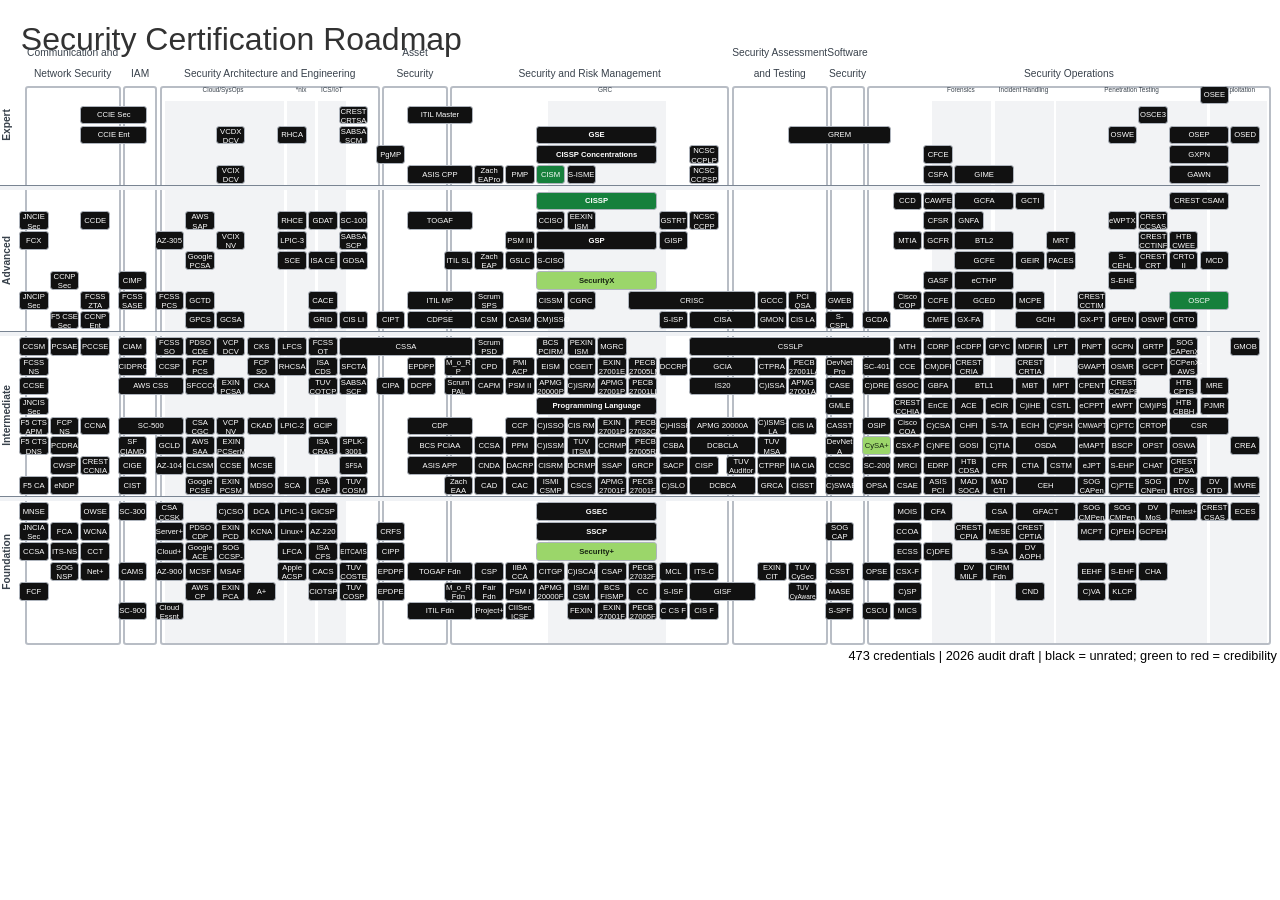
==== index.html @ 4d90582c "Apply neutral certification border to standalone original-layout preview" ====
<!doctype html>
<html lang="en">
<head><meta charset="utf-8"><meta name="viewport" content="width=device-width, initial-scale=1"><title>Security Certification Roadmap</title></head>
<body>
<style>
    /* Set fill and line colors for certification boxes. dk suffix means "dark" for the line color. */
    :root {
            --green: #70AD47;
            --greendk: #548235;
            --teal: #008080;
            --tealdk: #003F3E;
            --orange: #fa8e36;
            --orangedk: #c06216;
            --orangelt: #fdeada;
            --yellow: #e4ac03;
            --yellowdk: #7F6000;
            --black: #2a2a2a;
            --blackdk: #000000; 
            --blacklt: #d9d9d9;
            --purple: #683e9b;
            --purpledk: #352647;
            --purplelt: #eddbff;
            --skyblue: #6bb3f6;
            --skybluedk: #2665a0;
            --blue: #2e5688;
            --bluedk: #1f3147;
            --bluelt: #dce6f2;
            --red: #c0514d;
            --reddk: #8c3736;
            --redlt: #f2dcdb;
            --magenta: #830083;
            --magentadk: #490e49;
    }

    /* I think this is vestigial April 2022
    .cert-body {
           margin-left: 6vmax;
            margin-right: 6vmax;
    }
    .cert-list {
            margin-left: 8vmax;
            margin-right: 6vmax;
    }
    */

    /* Style for the text at the bottom right of the chart */
    .key {
            color: #000000;
            padding: 0.2vmax;
            font-size: 1vmax;
            text-align: right;
            display: grid;
            grid-template-rows: 1.68vmax;
            grid-column-gap: 0.2vmax;
            grid-gap: 0.1vmax;
    }

    /* Primary style for the chart, which is the parent container for everything else. */
    .certchart {
            background: white;
            color: #323232;
            font-weight: 300;
            margin-top: 1vmax;
            margin-left: 1vmax;
            display: inline-flex;
            align-items: center;
            justify-content: center;
            text-align: center;
            font-family: "Segoe UI", "Calibri", Tahoma, "Geneva", Verdana, sans-serif;
            float: left;
    }
    
    /* Background grid for domain titles and borders */
    .certbg {
            background: #ffffff;
            justify-content: left;
            display: grid;
            position: relative;
            grid-template-columns: [silllevel] 0.8vmax [network] 7.5vmax [iam] 2.65vmax [engineer] 17.2vmax [asset] 5.1vmax [mgmt] 21.8vmax [testing] 7.5vmax [software] 2.7vmax [operations] 31.5vmax;
            grid-template-rows: [domain] 2vmax [chart] 43.7vmax;
            column-gap: 0.2vmax;
            /* row-gap: 0.2vmax; */
            white-space: pre-wrap;
            line-height: 130%;
            left: -0.7vmax;
    }
    
    /* Style for the title text of each domain */
    .domaintitle {
            font-weight: 450;
            font-size: 0.8vmax;
            text-align: center;
            align-content: bottom;
            justify-content: center;
            align-self: flex-end;
            display: flex;
            margin-bottom: 0.1vmax;
    }
    
    /* Styles for each certification domain box. This also allows for the placement of sub-domain shaded boxes. */
    .skilllevelcontainer {
            display: grid;
    }

    .networkcontainer {
            display: grid;
            border: 2px solid var(--green);
            border-radius: 0.25vmax;
    }
    
    .iamcontainer {
            display: grid;
            border: 2px solid var(--teal);
            border-radius: 0.25vmax;
    }
    
    .engineercontainer {
            display: grid;
            border: 2px solid var(--orange);
            border-radius: 0.25vmax;
            grid-template-columns: 2.3vmax 2.3vmax 2.2vmax 2.2vmax 2.2vmax 2.2vmax 2.2vmax;
            grid-template-rows: 1vmax auto;
            column-gap: 0.2vmax;
    }
    
    .assetcontainer {
            display: grid;
            border: 2px solid var(--yellow);
            border-radius: 0.25vmax;
    }
    
    .mgmtcontainer {
            display: grid;
            border: 2px solid var(--black);
            border-radius: 0.25vmax;
            grid-template-columns: 2.2vmax 2.2vmax 2.2vmax 2.2vmax 2.3vmax 2.2vmax 2.2vmax 2.2vmax 2.2vmax;
            grid-template-rows: 1vmax auto;
            column-gap: 0.2vmax;
    }
    
    .testingcontainer {
            display: grid;
            border: 2px solid var(--magenta);
            border-radius: 0.25vmax;
    }
    
    .softwarecontainer {
            display: grid;
            border: 2px solid var(--skyblue);
            border-radius: 0.25vmax;
    }
    
    .operationscontainer {
            display: grid;
            border: 2px solid var(--red);
            border-radius: 0.25vmax;
            grid-template-columns: 2.2vmax 2.2vmax 2.2vmax 2.3vmax 2.2vmax 2.3vmax 2.2vmax 2.2vmax 2.2vmax 2.2vmax 2.2vmax 2.2vmax 2.1vmax;
            grid-template-rows: 1vmax auto;
            column-gap: 0.2vmax;
    }
    
    /* Style for sub-domain titles. Mostly to allow for proper spanning. */
    .subtitle1 {
            font-weight: 400;
            font-size: 0.5vmax;
            text-align: center;
            align-content: bottom;
            justify-content: center;
            align-self: flex-end;
            display: flex;
    }
    
    .subtitle2 {
            font-weight: 400;
            font-size: 0.5vmax;
            text-align: center;
            align-content: bottom;
            justify-content: center;
            align-self: flex-end;
            display: flex;
            grid-column: span 2;
    }
    
    .subtitle3 {
            font-weight: 400;
            font-size: 0.5vmax;
            text-align: center;
            align-content: bottom;
            justify-content: center;
            align-self: flex-end;
            display: flex;
            grid-column: span 3;
    }

    .subtitle4 {
            font-weight: 400;
            font-size: 0.5vmax;
            text-align: center;
            align-content: bottom;
            justify-content: center;
            align-self: flex-end;
            display: flex;
            grid-column: span 4;
    } 
    .subtitle5 {
            font-weight: 400;
            font-size: 0.5vmax;
            text-align: center;
            align-content: bottom;
            justify-content: center;
            align-self: flex-end;
            display: flex;
            grid-column: span 5;
    }
    
    /* Style for certification boxes, separated by domain for proper coloring. Also used to indicate how many boxes to span the certs. */
    .engsubdomain1 {
            display: flex;
            background: var(--orangelt);
            column-gap: 1vmax;
    }
    
    .engsubdomain4 {
            display: flex;
            background: var(--orangelt);
            grid-column: span 4;
            column-gap: 1vmax;
            margin-left: 0.3vmax;
    }
    
    .mgmtsubdomain4 {
            display: flex;
            background: var(--blacklt);
            grid-column: span 4;
            column-gap: 1vmax;
			margin-left: 0.3vmax;
    }
    
    .bluesubdomain2 {
            display: flex;
            background: var(--bluelt);
            grid-column: span 2;
            margin-left: 0.1vmax;
    }
    
    .redsubdomain2 {
            display: flex;
            background: var(--redlt);
            grid-column: span 2;
            column-gap: 1vmax;
    }
    
    .redsubdomain5 {
            display: flex;
            background: var(--redlt);
            grid-column: span 5;
            column-gap: 1vmax;
    }

    /* Foreground grid for certification squares */
    .certcontainer {
            justify-content: center;
            text-align: center;
            align-content: center;
            line-height: 120%;
            display: grid;
            position: absolute;
            font-size:0.6vmax;
            top: 4.8vmax;
            left: -0.31vmax;
            grid-template-columns: [skilllevel] 1.7vmax [network] 2.3vmax 2.3vmax 2.3vmax .4vmax [iam] 2.3vmax .4vmax [engineer] 2.3vmax 2.3vmax 2.3vmax 2.3vmax 2.3vmax 2.3vmax 2.3vmax 0.4vmax [asset] 2.3vmax 2.3vmax 0.4vmax [mgmt] 2.3vmax 2.3vmax 2.3vmax 2.3vmax 2.3vmax 2.3vmax 2.3vmax 2.3vmax 2.3vmax 0.4vmax [testing] 2.3vmax 2.3vmax 2.3vmax 0.4vmax [software] 2.3vmax 0.4vmax [ops] 2.3vmax 2.3vmax 2.3vmax 2.3vmax 2.3vmax 2.3vmax 2.3vmax 2.3vmax 2.3vmax 2.3vmax 2.3vmax 2.3vmax 2.3vmax;
            grid-template-rows: repeat(27, 1.5vmax);
            column-gap: 0.1vmax;
            row-gap: 0.1vmax;
            white-space: pre-wrap;
    }
    
    /* Skill level grid overlayed on top of .certcontainer to show
    .skilllevel {
        justify-content: center;
        text-align: center;
        align-content: center;
        line-height: 120%;
        display: grid;
        position: absolute;
        font-size:0.6vmax;
        top: 3.5vmax;
        left: 2.6vmax;
        grid-template-columns: max-content;
        grid-template-rows: 13.5vmax 22.5vmax 7.5vmax;
        column-gap: 0.1vmax;
        row-gap: 0.1vmax;
        white-space: pre-wrap;        
    } */

    .spacer {
            background: none;
    }
    
    .spacer5 {
            background: none;
            grid-column: span 5;
    }
    
    .spacer10 {
            background: none;
            grid-column: span 10;
    }
    
    .skilllevelitem {
            transform: rotate(270deg);
            justify-items: right;
            align-items: flex-end;
            font-weight: 600;
            font-size: 0.8vmax;
            display: grid;
    }

    .networkitem1 {
            background: var(--green);
            color: #ffffff;
            font-weight: 400;
            align-items: center;
            justify-items: center;
            text-decoration: none;
            display: grid;
            border: 0.05vmax solid var(--greendk);
            border-radius: 0.25vmax;
    }
    
    .networkitem2 {
            background: var(--green);
            color: #ffffff;
            font-weight: 400;
            align-items: center;
            justify-items: center;
            text-decoration: none;
            display: grid;
            border: 0.05vmax solid var(--greendk);
            border-radius: 0.25vmax;
            grid-column: span 3;
    }
    
    .iamitem1 {
            background: var(--teal);
            color: #ffffff;
            font-weight: 400;
            align-items: center;
            justify-items: center;
            text-decoration: none;
            display: grid;
            border: 0.05vmax solid var(--tealdk);
            border-radius: 0.25vmax;
    }
    
    .engineeritem1 {
            background: var(--orange);
            color: #ffffff;
            font-weight: 400;
            align-items: center;
            justify-items: center;
            text-decoration: none;
            display: grid;
            border: 0.05vmax solid var(--orangedk);
            border-radius: 0.25vmax;
    }
    
    .engineeritem2 {
            background: var(--orange);
            color: #ffffff;
            font-weight: 400;
            align-items: center;
            justify-items: center;
            text-decoration: none;
            display: grid;
            border: 0.05vmax solid var(--orangedk);
            border-radius: 0.25vmax;
            grid-column: span 3;
    }
    
    .engineeritem3 {
            background: var(--orange);
            color: #ffffff;
            font-weight: 400;
            align-items: center;
            justify-items: center;
            text-decoration: none;
            display: grid;
            border: 0.05vmax solid var(--orangedk);
            border-radius: 0.25vmax;
            grid-column: span 5;
    }
    
    .engineeritem4 {
            background: var(--orange);
            color: #ffffff;
            font-weight: 400;
            align-items: center;
            justify-items: center;
            text-decoration: none;
            display: grid;
            border: 0.05vmax solid var(--orangedk);
            border-radius: 0.25vmax;
            grid-column: span 6;
    }
    
    .assetitem1 {
            background: var(--yellow);
            color: #ffffff;
            font-weight: 400;
            align-items: center;
            justify-items: center;
            text-decoration: none;
            display: grid;
            border: 0.05vmax solid var(--yellowdk);
            border-radius: 0.25vmax;
    }
    
    .assetitem2 {
            background: var(--yellow);
            color: #ffffff;
            font-weight: 400;
            align-items: center;
            justify-items: center;
            text-decoration: none;
            display: grid;
            border: 0.05vmax solid var(--yellowdk);
            border-radius: 0.25vmax;
            grid-column: span 3;
    }
    
    .mgmtitem1 {
            background: var(--black);
            color: #ffffff;
            font-weight: 400;
            align-items: center;
            justify-items: center;
            text-decoration: none;
            display: grid;
            border: 0.05vmax solid var(--blackdk);
            border-radius: 0.25vmax;
    }
    
    .mgmtitem2 {
            background: var(--black);
            color: #ffffff;
            font-weight: 400;
            align-items: center;
            justify-items: center;
            text-decoration: none;
            display: grid;
            border: 0.05vmax solid var(--blackdk);
            border-radius: 0.25vmax;
            grid-column: span 3;
    }

    .mgmtitem4x {
            background: var(--black);
            color: #ffffff;
            font-weight: 400;
            align-items: center;
            justify-items: center;
            text-decoration: none;
            display: grid;
            border: 0.05vmax solid var(--blackdk);
            border-radius: 0.25vmax;
            grid-column: span 4;
    }

    .mgmtitem3 {
            background: var(--black);
            color: #ffffff;
            font-weight: 400;
            align-items: center;
            justify-items: center;
            text-decoration: none;
            display: grid;
            border: 0.05vmax solid var(--blackdk);
            border-radius: 0.25vmax;
            grid-column: span 5;
    }
    
    .mgmtitem4 {
            background: var(--black);
            color: #ffffff;
            font-weight: 400;
            align-items: center;
            justify-items: center;
            text-decoration: none;
            display: grid;
            border: 0.05vmax solid var(--blackdk);
            border-radius: 0.25vmax;
            grid-column: span 6;
    }
    
    .mgmtitem5 {
            background: var(--black);
            color: #ffffff;
            font-weight: 400;
            align-items: center;
            justify-items: center;
            text-decoration: none;
            display: grid;
            border: 0.05vmax solid var(--blackdk);
            border-radius: 0.25vmax;
            grid-column: span 6;
    }
    
    .mgmtitem15 {
            background: var(--black);
            color: #ffffff;
            font-weight: 400;
            align-items: center;
            justify-items: center;
            text-decoration: none;
            display: grid;
            border: 0.05vmax solid var(--blackdk);
            border-radius: 0.25vmax;
            grid-column: span 19;
    }
    
    .mgmtitem17 {
            background: var(--black);
            color: #ffffff;
            font-weight: 400;
            align-items: center;
            justify-items: center;
            text-decoration: none;
            display: grid;
            border: 0.05vmax solid var(--blackdk);
            border-radius: 0.25vmax;
            grid-column: span 22;
    }
    .mgmtitemCASP {
            background: var(--black);
            color: #ffffff;
            font-weight: 400;
            align-items: center;
            justify-items: center;
            text-decoration: none;
            display: grid;
            border: 0.05vmax solid var(--blackdk);
            border-radius: 0.25vmax;
            grid-column: span 22;
    }   
    .mgmtitem25 {
            background: var(--black);
            color: #ffffff;
            font-weight: 400;
            align-items: center;
            justify-items: center;
            text-decoration: none;
            display: grid;
            border: 0.05vmax solid var(--blackdk);
            border-radius: 0.25vmax;
            grid-column: span 32;
    }
    
    .testitem1 {
            background: var(--purple);
            color: #ffffff;
            font-weight: 400;
            align-items: center;
            justify-items: center;
            text-decoration: none;
            display: grid;
            border: 0.05vmax solid var(--purpledk);
            border-radius: 0.25vmax;
    }
    
    .testitem2 {
            background: var(--purple);
            color: #ffffff;
            font-weight: 400;
            align-items: center;
            justify-items: center;
            text-decoration: none;
            display: grid;
            border: 0.05vmax solid var(--purpledk);
            border-radius: 0.25vmax;
            grid-column: span 3;
    }
    
    .softwareitem1 {
            background: var(--skyblue);
            color: #ffffff;
            font-weight: 400;
            align-items: center;
            justify-items: center;
            text-decoration: none;
            display: grid;
            border: 0.05vmax solid var(--skybluedk);
            border-radius: 0.25vmax;
    }
    
    .softwareitem2 {
            background: var(--skyblue);
            color: #ffffff;
            font-weight: 400;
            align-items: center;
            justify-items: center;
            text-decoration: none;
            display: grid;
            border: 0.05vmax solid var(--skybluedk);
            border-radius: 0.25vmax;
            grid-column: span 3;
    }
    
    .softwareitem6 {
            background: var(--skyblue);
            color: #ffffff;
            font-weight: 400;
            align-items: center;
            justify-items: center;
            text-decoration: none;
            display: grid;
            border: 0.05vmax solid var(--skybluedk);
            border-radius: 0.25vmax;
            grid-column: span 9;
    }
    
    .blueopsitem1 {
            background: var(--blue);
            color: #ffffff;
            font-weight: 400;
            align-items: center;
            justify-items: center;
            text-decoration: none;
            display: grid;
            border: 0.05vmax solid var(--bluedk);
            border-radius: 0.25vmax;
    }
    
    .blueopsitem2 {
            background: var(--blue);
            color: #ffffff;
            font-weight: 400;
            align-items: center;
            justify-items: center;
            text-decoration: none;
            display: grid;
            border: 0.05vmax solid var(--bluedk);
            border-radius: 0.25vmax;
            grid-column: span 2;
    }
    
    .blueopsitem3 {
            background: var(--blue);
            color: #ffffff;
            font-weight: 400;
            align-items: center;
            justify-items: center;
            text-decoration: none;
            display: grid;
            border: 0.05vmax solid var(--bluedk);
            border-radius: 0.25vmax;
            grid-column: span 5;
    }

    .blueopsitem9 {
            background: var(--blue);
            color: #ffffff;
            font-weight: 400;
            align-items: center;
            justify-items: center;
            text-decoration: none;
            display: grid;
            border: 0.05vmax solid var(--bluedk);
            border-radius: 0.25vmax;
            grid-column: span 11;
    }
    
    .redopsitem1 {
            background: var(--red);
            color: #ffffff;
            font-weight: 400;
            align-items: center;
            justify-items: center;
            text-decoration: none;
            display: grid;
            border: 0.05vmax solid var(--reddk);
            border-radius: 0.25vmax;
    }
    
    .redopsitem2 {
            background: var(--red);
            color: #ffffff;
            font-weight: 400;
            align-items: center;
            justify-items: center;
            text-decoration: none;
            display: grid;
            border: 0.05vmax solid var(--reddk);
            border-radius: 0.25vmax;
            grid-column: span 2;
    }
    
    .redopsitem3 {
            background: var(--red);
            color: #ffffff;
            font-weight: 400;
            align-items: center;
            justify-items: center;
            text-decoration: none;
            display: grid;
            border: 0.05vmax solid var(--reddk);
            border-radius: 0.25vmax;
            grid-column: span 3;
    }

    /* Draft of different tooltip
    .tooltiptext {
        visibility: hidden;
        background: inherit;
        color: inherit;
        text-align: left;
        padding: 0.3vmax;
        border-radius: 0.2vmax;
        
        position:absolute;
        bottom: 97%;
        left: 50%;
        margin-left: -17.8%;
    }
    
    .mgmtitem25:hover .tooltiptext {
        visibility: visible;
    }

    .tooltiptext::after {
        content: " ";
        position: absolute;
        top: 100%;
        left: 50%;
        margin-left: -5px;
        border-width: 5px;
        border-style: solid;
        border-color: black transparent transparent transparent;
    } */
    
    /* Certification tooltip hover text format */
    [tooltiptext]:before {
        position: absolute;
        content: attr(tooltiptext);
        width: max-content;
        height: max-content;
        padding: 0.4vmax;
        background: inherit;
        border: inherit;
        border-radius: 0.2vmax;
        color: inherit;
        text-align: left;
        display: none;
        font-size: 125%;
    }
    
    [tooltiptext]:hover:before {
        display: block;    
    }
    
    [tooltiptexttitle]:before {
        position: absolute;
        content: attr(tooltiptexttitle);
        width: 25vmax;
        height: max-content;
        padding: 0.4vmax;
        background: var(--black);
        border: var(--blackdk);
        border-radius: 0.2vmax;
        color: white;
        text-align: left;
        display: none;
        font-size: 100%;
        z-index: 1;

        top: 4.5%;
    }
    
    [tooltiptexttitle]:hover:before {
        display: block;    
    }
    
    [tooltiptexttitleleft]:before {
        position: absolute;
        content: attr(tooltiptexttitleleft);
        width: 25vmax;
        height: max-content;
        padding: 0.4vmax;
        background: var(--black);
        border: var(--blackdk);
        border-radius: 0.2vmax;
        color: white;
        text-align: left;
        display: none;
        font-size: 100%;
        z-index: 1;

        top: 4.5%;
        left: 0%;
    }

    [tooltiptexttitleleft]:hover:before {
        display: block;    
    }

    [tooltipleft]:before {
        position: absolute;
        content: attr(tooltipleft);
        width: max-content;
        height: max-content;
        padding: 0.4vmax;
        background: inherit;
        border: inherit;
        border-radius: 0.2vmax;
        color: inherit;
        text-align: left;
        display: none;
        font-size: 125%;
        line-height: 125%;

        left: 1%;
    }

    [tooltipleft]:hover:before {
        display: block;    
    }

    [tooltipright]:before {
        position: absolute;
        content: attr(tooltipright);
        width: max-content;
        height: max-content;
        padding: 0.4vmax;
        background: inherit;
        border: inherit;
        border-radius: 0.2vmax;
        color: inherit;
        text-align: left;
        display: none;
        font-size: 125%;
        line-height: 125%;

        right: 0%;
    }

    [tooltipright]:hover:before {
        display: block;    
    }

    /* Make a static image if horizontal screen is smaller than 898px (iPhone size is 898)*/
    #interactive {display: block;}
    #static {display: none;}
    
    @media screen and (max-width: 897px) {
    
      #interactive {display: none;}
      #static {display: block;}
    
    }
    
    /* Audit edition: original grid and labels, with four visibly separated levels. */
    .certcontainer {
      grid-template-rows:
        repeat(6, 1.455vmax) .4vmax
        repeat(7, 1.455vmax) .4vmax
        repeat(8, 1.455vmax) .4vmax
        repeat(6, 1.455vmax);
    }
    .certcontainer .tier-break {
      grid-column: 1 / -1;
      border-top: .07vmax solid #798492;
      background-color: #f0f2f5;
      min-width: 0;
    }
    /* The 2024 mobile bitmap was an external dependency; show the same actual chart offline. */
    #static { display:none !important; }
    #interactive { display:block !important; }
 
    /* Layout refinement: separation below original subtitle row. */
    .certcontainer { top: 5.15vmax; }

    /* Neutral domain/subdomain presentation. Tile credibility fills remain untouched. */
    .certbg .domaintitle,
    .certbg .subtitle1,
    .certbg .subtitle2,
    .certbg .subtitle3,
    .certbg .subtitle4,
    .certbg .subtitle5 { color: #39424c !important; }
    .certbg .networkcontainer,
    .certbg .iamcontainer,
    .certbg .engineercontainer,
    .certbg .assetcontainer,
    .certbg .mgmtcontainer,
    .certbg .testingcontainer,
    .certbg .softwarecontainer,
    .certbg .operationscontainer { border-color: #b8bdc5; }
    .certbg .engsubdomain1,
    .certbg .engsubdomain4,
    .certbg .mgmtsubdomain4,
    .certbg .bluesubdomain2,
    .certbg .redsubdomain2,
    .certbg .redsubdomain5 { background-color: #f2f3f5; }

    /* Original tile border colors encoded category; use one neutral outline instead.
       Fill and text color remain exclusively tied to the credibility score. */
    .certcontainer a[data-credential-id] {
      border-color: #aeb4bd;
    }

    /* Difficulty labels are vertically centered in the full height of each band. */
    .difficulty-axis {
      position: absolute;
      top: 0;
      left: 0;
      width: 1.7vmax;
      display: grid;
      grid-template-rows:
        repeat(6, 1.455vmax) .4vmax
        repeat(7, 1.455vmax) .4vmax
        repeat(8, 1.455vmax) .4vmax
        repeat(6, 1.455vmax);
      row-gap: .1vmax;
      font-size: .8vmax;
      font-weight: 600;
      color: #39424c;
      pointer-events: none;
      z-index: 1;
    }
    .difficulty-axis .difficulty-band {
      display: flex;
      justify-content: center;
      align-items: center;
    }
    .difficulty-axis .difficulty-band span {
      writing-mode: vertical-rl;
      transform: rotate(180deg);
      white-space: nowrap;
    }
    .difficulty-axis .difficulty-expert { grid-row: 1 / span 6; }
    .difficulty-axis .difficulty-advanced { grid-row: 8 / span 7; }
    .difficulty-axis .difficulty-intermediate { grid-row: 16 / span 8; }
    .difficulty-axis .difficulty-foundation { grid-row: 25 / span 6; }

    </style>
    
    <div id="static" hidden></div>
    
    <div id="interactive" class="certchart">
        <div style="text-align:left;font-size:200%;font-weight:500;padding-bottom:0.2vmax;">Security Certification Roadmap

        </div>
        <!-- Begin Background Grid -->
            <div class="certbg"> <!-- Domain Title Row-->
                    <div class="domaintitle"></div>
                    <div class="domaintitle" style="color:var(--green);" tooltiptexttitleleft="     The communication and network security domain covers the ability to secure communication channels and networks. Topics include secure and converged protocols, wireless networks, cellular networks, hardware operation (warranty and redundant power) and third-party connectivity.  IP networking (IPSec, IPv4 and IPv6) are also included in this domain.">Communication and Network Security</div>
                    <div class="domaintitle" style="color:var(--teal);" tooltiptexttitleleft="     The identity and access management domain covers the attacks that target the human gateway to gain access to data. Other topics include ways to identify users with rights to access the information and servers. Identify and access management covers the topics of applications, Single sign-on authentication, privilege escalation, Kerberos, rule-based or risk-based access control, proofing and establishment of identity.">IAM</div>
                    <div class="domaintitle" style="color:var(--orange);" tooltiptexttitle="     The security architecture and engineering domain covers important topics concering security engineering plans, designs, and principles. Topics include assessing and mitigating information system vulnerabilities, fundamental concepts of security models and security architectures in critical areas like access control. Cloud systems, cryptography, system infiltrations (ransomware, fault-injection and more) and virtualized systems are also covered in this domain.">Security Architecture and Engineering</div>
                    <div class="domaintitle" style="color:var(--yellow);" tooltiptexttitle="     The Asset Security domain deals with the issues related to the collection, storage, maintenance, retention and destruction of data. It also covers knowledge of different roles regarding data handling (owner, controller and custodian) as well as data protection methods and data states. Other topics include resource provision, asset classification and data lifecycle management.">Asset Security</div>
                    <div class="domaintitle" style="color:var(--black);" tooltiptexttitle="     The security and risk management domain covers general on skills related to the implementation of user awareness programs as well as security procedures. Emphasis is also placed on risk management concerning the acquisition of new services, hardware and software (supply chain). Other skills include social engineering defense mechanisms.">Security and Risk Management</div>
                    <div class="domaintitle" style="color:var(--purple);" tooltiptexttitle="     The security assessment and testing domain deals with all the techniques and tools used to find system vulnerabilities, weaknesses and potential areas of concern not addressed by security procedures and policies. Attack simulations, vulnerability assessment, compliance checks, and ethical disclosure also fall under this domain.">Security Assessment and Testing</div>
                    <div class="domaintitle" style="color:var(--skyblue);" tooltiptexttitle="     The software development security domain deals with implementing software-based security protocols within environments for which the IT professional is responsible. Risk analysis, vulnerability identification and auditing of source codes are all covered in this subset. Additional topics include software-designed security, maturity models, development methodologies, open-source and third-party development security.">Software Security</div>
                    <div class="domaintitle" style="color:var(--red);" tooltiptexttitle="     The security operations domain covers topics ranging from investigations and digital forensic to detection and intrusion prevention tools, sandboxing and firewalls. Topics include user and entity behavior analytics, threat intelligence (threat hunting and threat feeds) log management, artifacts (mobile, computer and network), machine learning and AI-based tools, penetration testing, and exploitation development.">Security Operations</div>
                    <div class="skilllevel"></div>
                    <div class="networkcontainer"></div>
                    <div class="iamcontainer"></div>
                    <div class="engineercontainer">
                            <div class="subtitle4">Cloud/SysOps</div>
                            <div class="subtitle1">*nix</div>
                            <div class="subtitle1">ICS/IoT</div>
                            <div class="spacer"></div>
                            <div class="engsubdomain4"></div>
                            <div class="engsubdomain1"></div>
                            <div class="engsubdomain1"></div>
                            <div class="spacer"></div>
                    </div>
                    <div class="assetcontainer"></div>
                    <div class="mgmtcontainer">
                            <div class="spacer"></div>
                            <div class="spacer"></div>
                            <div class="spacer"></div>
                            <div class="subtitle4">GRC</div>
                            <div class="spacer"></div>
                            <div class="spacer"></div>
                            <div class="spacer"></div>
                            <div class="spacer"></div>
                            <div class="spacer"></div>
                            <div class="mgmtsubdomain4"></div>
                            <div class="spacer"></div>
                            <div class="spacer"></div>
                    </div>
                    <div class="testingcontainer"></div>
                    <div class="softwarecontainer"></div>
                    <div class="operationscontainer">
                            <div class="spacer"></div>
                            <div class="spacer"></div>
                            <div class="subtitle2">Forensics</div>
                            <div class="subtitle2">Incident Handling</div>
                            <div class="subtitle5">Penetration Testing</div>
                            <div class="subtitle2">Exploitation</div>
                            <div class="spacer"></div>
                            <div class="spacer"></div>
                            <div class="bluesubdomain2"></div>
                            <div class="bluesubdomain2"></div>
                            <div class="redsubdomain5"></div>
                            <div class="redsubdomain2"></div>
                    </div>                
            </div>
            <!-- Begin Foreground Grid -->
            <div class="certcontainer">
            <div class="difficulty-axis" aria-label="Difficulty levels">
                <div class="difficulty-band difficulty-expert"><span>Expert</span></div>
                <div class="difficulty-band difficulty-advanced"><span>Advanced</span></div>
                <div class="difficulty-band difficulty-intermediate"><span>Intermediate</span></div>
                <div class="difficulty-band difficulty-foundation"><span>Foundation</span></div>
            </div>
                    <!-- Row 1 (intentionally blank to make room for sub-domain titles)-->
                    <div class="spacer"></div>
                    <div class="spacer"></div>
                    <div class="spacer"></div>
                    <div class="spacer"></div>
                    <div class="spacer"></div>
                    <div class="spacer10"></div>
                    <div class="spacer10"></div>
                    <div class="spacer10"></div>
                    <div class="spacer10"></div>
                    <div class="spacer"></div>
                    <div class="spacer"></div>
                    <div class="spacer"></div>
                    <div class="spacer"></div>
                    <div class="spacer"></div>
                    <!-- Row 2 -->
                    <div class="spacer"></div>
                    <div class="spacer5"></div>
                    <div class="spacer5"></div>
                    <div class="spacer5"></div>
                    <div class="spacer5"></div>
                    <div class="spacer"></div>
                    <div class="spacer5"></div>
                    <div class="spacer5"></div>
                    <div class="spacer10"></div>
                    <a class="redopsitem1" href="https://www.offensive-security.com/awe-osee/" tooltipright="Offensive Security Exploitation Expert
Credibility: not yet assessed
Lifecycle: Unverified (legacy inventory)
Acquisition price: not verified" tabindex="0" target="_blank"  style="background-color:#111111;color:#ffffff;" data-credential-id="SRC-001">OSEE</a>
                    <div class="spacer"></div>
                    <!-- Row 3 -->
                    <div class="spacer"></div>
                    <div class="spacer"></div>
                    <div class="spacer"></div>
                    <a class="networkitem2" href="https://www.cisco.com/c/en/us/training-events/training-certifications/certifications/expert/ccie-security.html" tooltiptext="Cisco Certified Implementation Expert - Security
Credibility: not yet assessed
Lifecycle: Unverified (legacy inventory)
Acquisition price: not verified" tabindex="0" target="_blank"  style="background-color:#111111;color:#ffffff;" data-credential-id="SRC-002">CCIE Sec</a>
                    <div class="spacer5"></div>
                    <div class="spacer"></div>
                    <div class="spacer"></div>
                    <a class="engineeritem1" href="https://www.crest-approved.org/examination/technical-security-architecture/index.html" tooltiptext="CREST Registered Technical Security Architect
Credibility: not yet assessed
Lifecycle: Unverified (legacy inventory)
Acquisition price: not verified" tabindex="0" target="_blank"  style="background-color:#111111;color:#ffffff;" data-credential-id="SRC-003">CREST CRTSA</a>
                    <div class="spacer"></div>
                    <div class="spacer"></div>
                    <a class="mgmtitem2" href="https://www.axelos.com/certifications/itil-certifications/itil-master" tooltiptext="ITIL Master
Credibility: not yet assessed
Lifecycle: Unverified (legacy inventory)
Acquisition price: not verified" tabindex="0" target="_blank"  style="background-color:#111111;color:#ffffff;" data-credential-id="SRC-004">ITIL Master</a>
                    <div class="spacer10"></div>
                    <div class="spacer10"></div>
                    <div class="spacer"></div>
                    <div class="spacer"></div>
                    <div class="spacer"></div>
                    <div class="spacer"></div>
                    <a class="redopsitem1" href="https://help.offensive-security.com/hc/en-us/articles/4403282452628-What-is-OSCE3-" tooltiptext="Offensive Security Certified Expert 3
Credibility: not yet assessed
Lifecycle: Unverified (legacy inventory)
Acquisition price: not verified" tabindex="0" target="_blank"  style="background-color:#111111;color:#ffffff;" data-credential-id="SRC-005">OSCE3</a>
                    <div class="spacer"></div>
                    <div class="spacer"></div>
                    <div class="spacer"></div>
                    <!-- Row 4 -->
                    <div class="spacer"></div>
                    <div class="spacer"></div>
                    <div class="spacer"></div>
                    <a class="networkitem2" href="https://www.cisco.com/c/en/us/training-events/training-certifications/certifications/expert/ccie-security-v2.html" tooltipleft="Cisco Certified Internetwork Expert - Enterprise Infrastructure
Credibility: not yet assessed
Lifecycle: Unverified (legacy inventory)
Acquisition price: not verified" tabindex="0" target="_blank"  style="background-color:#111111;color:#ffffff;" data-credential-id="SRC-006">CCIE Ent</a>
                    <div class="spacer"></div>
                    <div class="spacer"></div>
                    <div class="spacer"></div>
                    <a class="engineeritem1" href="https://www.vmware.com/education-services/certification/vcdx-dcv.html" tooltiptext="VMware Certified Design Expert in Datacenter Virtualization
Credibility: not yet assessed
Lifecycle: Unverified (legacy inventory)
Acquisition price: not verified" tabindex="0" target="_blank"  style="background-color:#111111;color:#ffffff;" data-credential-id="SRC-007">VCDX DCV</a>
                    <div class="spacer"></div>
                    <a class="engineeritem1" href="https://www.redhat.com/en/services/certification/rhca" tooltiptext="Red Hat Certified Architect
Credibility: not yet assessed
Lifecycle: Unverified (legacy inventory)
Acquisition price: not verified" tabindex="0" target="_blank"  style="background-color:#111111;color:#ffffff;" data-credential-id="SRC-008">RHCA</a>
                    <div class="spacer"></div>
                    <a class="engineeritem1" href="https://sabsa.org/certification/" tooltiptext="SABSA Chartered Security Architect - Master Certificate
Credibility: not yet assessed
Lifecycle: Unverified (legacy inventory)
Acquisition price: not verified" tabindex="0" target="_blank"  style="background-color:#111111;color:#ffffff;" data-credential-id="SRC-009">SABSA SCM</a>
                    <div class="spacer5"></div>
                    <div class="spacer"></div>
                    <div class="spacer"></div>
                    <a class="mgmtitem4x" href="https://www.giac.org/get-certified/giac-portfolio-certifications/#GSE" tooltiptext="GIAC Security Expert
Credibility: not yet assessed
Lifecycle: Unverified (legacy inventory)
Acquisition price: not verified" tabindex="0" target="_blank"  style="background-color:#111111;color:#ffffff;" data-credential-id="SRC-010"><b>GSE</b></a>
                    <div class="spacer5"></div>
                    <a class="blueopsitem3" href="https://www.giac.org/certifications/reverse-engineering-malware-grem/" tooltiptext="GIAC Reverse Engineering Malware
Credibility: not yet assessed
Lifecycle: Active
Minimum verified acquisition: $999" tabindex="0" target="_blank"  style="background-color:#111111;color:#ffffff;" data-credential-id="SRC-011">GREM</a>
                    <div class="spacer"></div>
                    <div class="spacer"></div>
                    <div class="spacer"></div>
                    <div class="spacer"></div>
                    <div class="spacer"></div>
                    <div class="spacer"></div>
                    <div class="spacer"></div>
                    <a class="redopsitem1" href="https://www.offensive-security.com/awae-oswe/" tooltiptext="Offensive Security Web Expert
Credibility: not yet assessed
Lifecycle: Unverified (legacy inventory)
Acquisition price: not verified" tabindex="0" target="_blank"  style="background-color:#111111;color:#ffffff;" data-credential-id="SRC-012">OSWE</a>
                    <div class="spacer"></div>
                    <a class="redopsitem2" href="https://www.offensive-security.com/pen300-osep/" tooltipright="Offensive Security Experienced Penetration Tester
Credibility: not yet assessed
Lifecycle: Unverified (legacy inventory)
Acquisition price: not verified" tabindex="0" target="_blank"  style="background-color:#111111;color:#ffffff;" data-credential-id="SRC-013">OSEP</a>
                    <a class="redopsitem1" href="https://www.offensive-security.com/exp301-osed/" tooltipright="Offensive Security Exploit Developer
Credibility: not yet assessed
Lifecycle: Unverified (legacy inventory)
Acquisition price: not verified" tabindex="0" target="_blank"  style="background-color:#111111;color:#ffffff;" data-credential-id="SRC-014">OSED</a>
                    <!-- Row 5 -->
                    <div class="spacer"></div>
                    <div class="spacer10"></div>
                    <div class="spacer"></div>
                    <div class="spacer"></div>
                    <div class="spacer"></div>
                    <div class="spacer"></div>
                    <a class="mgmtitem1" href="https://www.pmi.org/certifications/types/program-management-pgmp" tooltiptext="PMI Program Management Professional
Credibility: not yet assessed
Lifecycle: Unverified (legacy inventory)
Acquisition price: not verified" tabindex="0" target="_blank"  style="background-color:#111111;color:#ffffff;" data-credential-id="SRC-015">PgMP</a>
                    <div class="spacer"></div>
                    <div class="spacer"></div>
                    <div class="spacer"></div>
                    <div class="spacer"></div>
                    <div class="spacer"></div>
                    <a class="mgmtitem4x" href="https://www.isc2.org/certifications#Specialized" tooltiptext="(ISC)2 Certified Information Systems Security Professional Concentrations
Credibility: not yet assessed
Lifecycle: Unverified (legacy inventory)
Acquisition price: not verified" tabindex="0" target="_blank"  style="background-color:#111111;color:#ffffff;" data-credential-id="SRC-016"><b>CISSP Concentrations</b></a>
                    <div class="spacer"></div>
                    <a class="mgmtitem1" href="https://www.ncsc.gov.uk/information/about-certified-professional-scheme" tooltiptext="NCSC Certified Cybersecurity Professional - Lead Practitioner
Credibility: not yet assessed
Lifecycle: Unverified (legacy inventory)
Acquisition price: not verified" tabindex="0" target="_blank"  style="background-color:#111111;color:#ffffff;" data-credential-id="SRC-017">NCSC CCPLP</a>
                    <div class="spacer5"></div>
                    <div class="spacer"></div>
                    <div class="spacer"></div>
                    <div class="spacer"></div>
                    <div class="spacer"></div>
                    <a class="blueopsitem1" href="https://www.iacis.com/certification/" tooltiptext="IACIS Certified Forensic Computer Examiner
Credibility: not yet assessed
Lifecycle: Unverified (legacy inventory)
Acquisition price: not verified" tabindex="0" target="_blank"  style="background-color:#111111;color:#ffffff;" data-credential-id="SRC-018">CFCE</a>
                    <div class="spacer5"></div>
                    <div class="spacer"></div>
                    <div class="spacer"></div>
                    <a class="redopsitem2" href="https://www.giac.org/certification/gxpn" tooltipright="GIAC Exploit Researcher and Advanced Penetration Tester
Credibility: not yet assessed
Lifecycle: Active
Minimum verified acquisition: $999" tabindex="0" target="_blank"  style="background-color:#111111;color:#ffffff;" data-credential-id="SRC-019">GXPN</a>
                    <div class="spacer"></div>
                    <!-- Row 6 -->
                    <div class="spacer"></div>
                    <div class="spacer5"></div>
                    <div class="spacer"></div>
                    <div class="spacer"></div>
                    <div class="spacer"></div>
                    <a class="engineeritem1" href="https://www.vmware.com/education-services/certification/vcap-dcv-design.html" tooltiptext="VMware Certified Implementation Expert in Datacenter Virtualization
Credibility: not yet assessed
Lifecycle: Unverified (legacy inventory)
Acquisition price: not verified" tabindex="0" target="_blank"  style="background-color:#111111;color:#ffffff;" data-credential-id="SRC-020">VCIX DCV</a>
                    <div class="spacer"></div>
                    <div class="spacer"></div>
                    <div class="spacer"></div>
                    <div class="spacer"></div>
                    <div class="spacer"></div>
                    <div class="spacer"></div>
                    <a class="assetitem2" href="https://www.asisonline.org/certification/certified-protection-professional-cpp/" tooltiptext="ASIS Certified Protection Professional
Credibility: not yet assessed
Lifecycle: Unverified (legacy inventory)
Acquisition price: not verified" tabindex="0" target="_blank"  style="background-color:#111111;color:#ffffff;" data-credential-id="SRC-021">ASIS CPP</a>
                    <a class="mgmtitem1" href="https://www.zachman.com/certification/what-we-certify/enterprise-architect" tooltiptext="Zachman Enterprise Architect Professional (Level 3)
Credibility: not yet assessed
Lifecycle: Unverified (legacy inventory)
Acquisition price: not verified" tabindex="0" target="_blank"  style="background-color:#111111;color:#ffffff;" data-credential-id="SRC-022">Zach EAPro</a>
                    <a class="mgmtitem1" href="https://www.pmi.org/certifications/project-management-pmp" tooltiptext="PMI Project Management Professional
Credibility: not yet assessed
Lifecycle: Unverified (legacy inventory)
Acquisition price: not verified" tabindex="0" target="_blank"  style="background-color:#111111;color:#ffffff;" data-credential-id="SRC-023">PMP</a>
                    <a class="mgmtitem1" href="https://www.isaca.org/credentialing/cism" tooltiptext="Certified Information Security Manager
Credibility: 82/100 (provisional)
Lifecycle: Active
Acquisition price: not verified" tabindex="0" target="_blank"  style="background-color:#16803c;color:#ffffff;" data-credential-id="SRC-024">CISM</a>
                    <a class="mgmtitem1" href="https://www.seco-institute.org/certifications/information-security-certification-track/" tooltiptext="SECO Information Security Management Expert
Credibility: not yet assessed
Lifecycle: Unverified (legacy inventory)
Acquisition price: not verified" tabindex="0" target="_blank"  style="background-color:#111111;color:#ffffff;" data-credential-id="SRC-025">S-ISME</a>
                    <div class="spacer"></div>
                    <div class="spacer"></div>
                    <div class="spacer"></div>
                    <a class="mgmtitem1" href="https://www.ncsc.gov.uk/information/about-certified-professional-scheme" tooltiptext="NCSC Certified Cybersecurity Professional - Senior Practitioner
Credibility: not yet assessed
Lifecycle: Unverified (legacy inventory)
Acquisition price: not verified" tabindex="0" target="_blank"  style="background-color:#111111;color:#ffffff;" data-credential-id="SRC-026">NCSC CCPSP</a>
                    <div class="spacer5"></div>
		    <div class="spacer"></div>
		    <div class="spacer"></div>
		    <div class="spacer"></div>
		    <div class="spacer"></div>
                    <a class="blueopsitem1" href="https://www.csiac.org/certification/cybersecurity-forensic-analyst-csfa-certification/" tooltiptext="CSIAC CyberSecurity Forensic Analyst
Credibility: not yet assessed
Lifecycle: Unverified (legacy inventory)
Acquisition price: not verified" tabindex="0" target="_blank"  style="background-color:#111111;color:#ffffff;" data-credential-id="SRC-027">CSFA</a>
                    <a class="blueopsitem2" href="https://www.giac.org/certifications/ios-macos-examiner-gime/" tooltiptext="GIAC iOS and MacOS Examiner
Credibility: not yet assessed
Lifecycle: Active
Minimum verified acquisition: $999" tabindex="0" target="_blank"  style="background-color:#111111;color:#ffffff;" data-credential-id="SRC-028">GIME</a>
                    <div class="spacer"></div>
		    <div class="spacer"></div>
		    <div class="spacer"></div>
		    <div class="spacer"></div>
		    <div class="spacer"></div>
                    <a class="redopsitem2" href="https://www.giac.org/certification/gawn" tooltipright="GIAC Assessing Wireless Networks
Credibility: not yet assessed
Lifecycle: Active
Minimum verified acquisition: $999" tabindex="0" target="_blank" style="background-color:#111111;color:#ffffff;" data-credential-id="SRC-029">GAWN</a>
                    <div class="spacer"></div>
                    <div class="tier-break" aria-hidden="true"></div>
                    <!-- Row 7 -->
                    <div class="spacer"></div>
                    <div class="spacer"></div>
                    <div class="spacer"></div>
                    <div class="spacer5"></div>
                    <div class="spacer5"></div>
                    <div class="spacer5"></div>
                    <div class="spacer"></div>
                    <div class="spacer"></div>
                    <div class="spacer"></div>
                    <a class="mgmtitem4x" href="https://www.isc2.org/Certifications/CISSP" tooltiptext="Certified Information Systems Security Professional
Credibility: 86/100 (provisional)
Lifecycle: Active
Acquisition price: not verified" tabindex="0" target="_blank"  style="background-color:#16803c;color:#ffffff;" data-credential-id="SRC-030"><b>CISSP</b></a>
                    <div class="spacer5"></div>
                    <div class="spacer5"></div>
                    <a class="blueopsitem1" href="https://cyberdefenders.org/blue-team-training/courses/certified-cyberdefender-certification/" tooltiptext="Certified CyberDefender
Credibility: not yet assessed
Lifecycle: Unverified (legacy inventory)
Acquisition price: not verified" tabindex="0" target="_blank" style="background-color:#111111;color:#ffffff;" data-credential-id="SRC-031">CCD</a>
                    <a class="blueopsitem1" href="https://www.iacis.com/certification/cawfe/" tooltiptext="IACIS Certified Advanced Windows Forensic Examiner
Credibility: not yet assessed
Lifecycle: Unverified (legacy inventory)
Acquisition price: not verified" tabindex="0" target="_blank"  style="background-color:#111111;color:#ffffff;" data-credential-id="SRC-032">CAWFE</a>
                    <a class="blueopsitem2" href="https://www.giac.org/certification/gcfa" tooltiptext="GIAC Certified Forensic Analyst
Credibility: not yet assessed
Lifecycle: Active
Minimum verified acquisition: $999" tabindex="0" target="_blank"  style="background-color:#111111;color:#ffffff;" data-credential-id="SRC-033">GCFA</a>
                    <a class="blueopsitem1" href="https://www.giac.org/certification/gcti" tooltiptext="GIAC Cyber Threat Intelligence
Credibility: not yet assessed
Lifecycle: Active
Minimum verified acquisition: $999" tabindex="0" target="_blank"  style="background-color:#111111;color:#ffffff;" data-credential-id="SRC-034">GCTI</a>
                    <div class="spacer"></div>
                    <div class="spacer"></div>
                    <div class="spacer"></div>
                    <div class="spacer"></div>
                    <a class="redopsitem2" href="https://www.crest-approved.org/certification-careers/crest-certifications/crest-certified-simulated-attack-manager" tooltipright="CREST Certified Simulated Attack Manager
Credibility: not yet assessed
Lifecycle: Unverified (legacy inventory)
Acquisition price: not verified" tabindex="0" target="_blank"  style="background-color:#111111;color:#ffffff;" data-credential-id="SRC-035">CREST CSAM</a>
                    <div class="spacer"></div>
                    <!-- Row 8 -->
                    <div class="spacer"></div>
                    <a class="networkitem1" href="https://www.juniper.net/us/en/training/certification/certification-tracks/junos-security-track/?tab=jnciesec" tooltipleft="Juniper Networks Certified Internet Expert, Security
Credibility: not yet assessed
Lifecycle: Unverified (legacy inventory)
Acquisition price: not verified" tabindex="0" target="_blank"  style="background-color:#111111;color:#ffffff;" data-credential-id="SRC-036">JNCIE Sec</a>
                    <div class="spacer"></div>
                    <a class="networkitem1" href="https://www.cisco.com/c/en/us/training-events/training-certifications/certifications/expert/ccde.html" tooltiptext="Cisco Certified Design Expert
Credibility: not yet assessed
Lifecycle: Unverified (legacy inventory)
Acquisition price: not verified" tabindex="0" target="_blank"  style="background-color:#111111;color:#ffffff;" data-credential-id="SRC-037">CCDE</a>
                    <div class="spacer"></div>
                    <div class="spacer"></div>
                    <div class="spacer"></div>
                    <div class="spacer"></div>
                    <a class="engineeritem1" href="https://aws.amazon.com/certification/certified-solutions-architect-professional/" tooltiptext="Amazon Web Services Certified Solutions Architect - Professional
Credibility: not yet assessed
Lifecycle: Unverified (legacy inventory)
Acquisition price: not verified" tabindex="0" target="_blank"  style="background-color:#111111;color:#ffffff;" data-credential-id="SRC-038">AWS SAP</a>
                    <div class="spacer"></div>
                    <div class="spacer"></div>
                    <a class="engineeritem1" href="https://www.redhat.com/en/services/certification/rhce" tooltiptext="Red Hat Certified Engineer
Credibility: not yet assessed
Lifecycle: Unverified (legacy inventory)
Acquisition price: not verified" tabindex="0" target="_blank"  style="background-color:#111111;color:#ffffff;" data-credential-id="SRC-039">RHCE</a>
                    <a class="engineeritem1" href="https://www.giac.org/certification/defending-advanced-threats-gdat" tooltiptext="GIAC Defending Advanced Threats
Credibility: not yet assessed
Lifecycle: Active
Minimum verified acquisition: $999" tabindex="0" target="_blank"  style="background-color:#111111;color:#ffffff;" data-credential-id="SRC-040">GDAT</a>
                    <a class="engineeritem1" href="https://docs.microsoft.com/en-us/certifications/exams/sc-100" tooltiptext="Microsoft Cybersecurity Architect Expert
Credibility: not yet assessed
Lifecycle: Active
Acquisition price: not verified" tabindex="0" target="_blank"  style="background-color:#111111;color:#ffffff;" data-credential-id="SRC-041">SC-100</a>
                    <div class="spacer"></div>
                    <div class="spacer"></div>
                    <a class="mgmtitem2" href="https://www.opengroup.org/certifications/togaf" tooltiptext="OpenGroup TOGAF Certified
Credibility: not yet assessed
Lifecycle: Unverified (legacy inventory)
Acquisition price: not verified" tabindex="0" target="_blank"  style="background-color:#111111;color:#ffffff;" data-credential-id="SRC-042">TOGAF</a>
                    <div class="spacer"></div>
                    <div class="spacer"></div>
                    <a class="mgmtitem1" href="https://ciso.eccouncil.org/cciso-certification/" tooltiptext="EC Council Certified Information Security Officer
Credibility: not yet assessed
Lifecycle: Unverified (legacy inventory)
Acquisition price: not verified" tabindex="0" target="_blank"  style="background-color:#111111;color:#ffffff;" data-credential-id="SRC-043">CCISO</a>
                    <a class="mgmtitem1" href="https://www.exin.com/certifications/information-security-management-expert-based-isoiec-27001-exam" tooltiptext="EXIN Information Security Management Expert
Credibility: not yet assessed
Lifecycle: Unverified (legacy inventory)
Acquisition price: not verified" tabindex="0" target="_blank"  style="background-color:#111111;color:#ffffff;" data-credential-id="SRC-044">EEXIN ISM</a>
                    <div class="spacer"></div>
                    <div class="spacer"></div>
                    <a class="mgmtitem1" href="https://www.giac.org/certification/gstrt" tooltiptext="GIAC Strategic Planning, Policy and Leadership
Credibility: not yet assessed
Lifecycle: Active
Minimum verified acquisition: $999" tabindex="0" target="_blank"  style="background-color:#111111;color:#ffffff;" data-credential-id="SRC-045">GSTRT</a>
                    <a class="mgmtitem1" href="https://www.ncsc.gov.uk/information/about-certified-professional-scheme" tooltiptext="NCSC Certified Cybersecurity Professional - Practitioner
Credibility: not yet assessed
Lifecycle: Unverified (legacy inventory)
Acquisition price: not verified" tabindex="0" target="_blank"  style="background-color:#111111;color:#ffffff;" data-credential-id="SRC-046">NCSC CCPP</a>
                    <div class="spacer"></div>
                    <div class="spacer"></div>
                    <div class="spacer"></div>
                    <a class="testitem1" href="https://www.giac.org/certification/gsna" tooltiptext="GIAC Systems and Network Auditor
Credibility: not yet assessed
Lifecycle: In abeyance
Acquisition price: not verified" tabindex="-1" target="_blank"  style="visibility:hidden;pointer-events:none;background-color:#111111;color:#ffffff;" data-credential-id="SRC-047">GSNA</a>
                    <div class="spacer5"></div>
                     <a class="blueopsitem1" href="https://www.opentext.com/products-and-solutions/services/training-and-learning-services/encase-training/forensic-security-responder-certification" tooltiptext="OpenText Certified Forensic Security Responder
Credibility: not yet assessed
Lifecycle: Unverified (legacy inventory)
Acquisition price: not verified" tabindex="0" target="_blank"  style="background-color:#111111;color:#ffffff;" data-credential-id="SRC-048">CFSR</a>
                    <a class="blueopsitem1" href="https://www.giac.org/certification/network-forensic-analyst-gnfa" tooltiptext="GIAC Network Forensic Analyst
Credibility: not yet assessed
Lifecycle: Active
Minimum verified acquisition: $999" tabindex="0" target="_blank"  style="background-color:#111111;color:#ffffff;" data-credential-id="SRC-049">GNFA</a>
                    <div class="spacer"></div>
		    <div class="spacer"></div>
                    <div class="spacer"></div>
                    <div class="spacer"></div>
                    <a class="redopsitem1" href="https://elearnsecurity.com/product/ewptxv2-certification/" tooltiptext="eLearnSecurity Web Application Penetration Tester eXtreme
Credibility: not yet assessed
Lifecycle: Unverified (legacy inventory)
Acquisition price: not verified" tabindex="0" target="_blank"  style="background-color:#111111;color:#ffffff;" data-credential-id="SRC-050">eWPTX</a>
                    <a class="redopsitem1" href="https://www.crest-approved.org/certification-careers/crest-certifications/crest-certified-simulated-attack-specialist" tooltiptext="CREST Certified Simulated Attack Specialist
Credibility: not yet assessed
Lifecycle: Unverified (legacy inventory)
Acquisition price: not verified" tabindex="0" target="_blank"  style="background-color:#111111;color:#ffffff;" data-credential-id="SRC-051">CREST CCSAS</a>
                    <div class="spacer"></div>
                    <div class="spacer"></div>
                    <div class="spacer"></div>
                    <!-- Row 9 -->
                    <div class="spacer"></div>
                    <a class="networkitem1" href="https://training.fortinet.com/local/staticpage/view.php?page=fcx_cybersecurity" tooltipleft="Fortinet Certified Expert
Credibility: not yet assessed
Lifecycle: Unverified (legacy inventory)
Acquisition price: not verified" tabindex="0" target="_blank"  style="background-color:#111111;color:#ffffff;" data-credential-id="SRC-052">FCX</a>
                    <div class="spacer5"></div>
                    <a class="engineeritem1" href="https://docs.microsoft.com/en-us/learn/certifications/azure-solutions-architect?wt.mc_id=learningredirect_certs-web-wwl" tooltiptext="Microsoft Azure Solutions Architect Expert
Credibility: not yet assessed
Lifecycle: Unverified (legacy inventory)
Acquisition price: not verified" tabindex="0" target="_blank"  style="background-color:#111111;color:#ffffff;" data-credential-id="SRC-053">AZ-305</a>
                    <div class="spacer"></div>
                    <a class="engineeritem1" href="https://www.vmware.com/education-services/certification/vcap-nv-deploy.html" tooltiptext="VMware Certified Implementation Expert in Network Virtualization
Credibility: not yet assessed
Lifecycle: Unverified (legacy inventory)
Acquisition price: not verified" tabindex="0" target="_blank"  style="background-color:#111111;color:#ffffff;" data-credential-id="SRC-054">VCIX NV</a>
                    <div class="spacer"></div>
                    <a class="engineeritem1" href="https://www.lpi.org/our-certifications/lpic-3-303-overview" tooltiptext="Linux Professional Institute Certified: 303 Security
Credibility: not yet assessed
Lifecycle: Unverified (legacy inventory)
Acquisition price: not verified" tabindex="0" target="_blank"  style="background-color:#111111;color:#ffffff;" data-credential-id="SRC-055">LPIC-3</a>
                    <div class="spacer"></div>
                    <a class="engineeritem1" href="https://sabsa.org/certification/" tooltiptext="SABSA Chartered Security Architect - Practitioner Certificate
Credibility: not yet assessed
Lifecycle: Unverified (legacy inventory)
Acquisition price: not verified" tabindex="0" target="_blank"  style="background-color:#111111;color:#ffffff;" data-credential-id="SRC-056">SABSA SCP</a>
                    <div class="spacer"></div>
                    <div class="spacer"></div>
                    <div class="spacer"></div>
                    <div class="spacer"></div>
                    <div class="spacer"></div>
                    <div class="spacer"></div>
                    <a class="mgmtitem1" href="https://www.scrum.org/assessments/professional-scrum-master-iii-certification" tooltiptext="Scrum.org Professional Scrum Master III
Credibility: not yet assessed
Lifecycle: Unverified (legacy inventory)
Acquisition price: not verified" tabindex="0" target="_blank"  style="background-color:#111111;color:#ffffff;" data-credential-id="SRC-057">PSM III</a>
                    <a class="mgmtitem4x" href="https://www.giac.org/get-certified/giac-portfolio-certifications/#gsp" tooltiptext="GIAC Security Professional
Credibility: not yet assessed
Lifecycle: Unverified (legacy inventory)
Acquisition price: not verified" tabindex="0" target="_blank"  style="background-color:#111111;color:#ffffff;" data-credential-id="SRC-058"><b>GSP</b></a>
                    <a class="mgmtitem1" href="https://www.giac.org/certification/gisp" tooltiptext="GIAC Information Security Professional
Credibility: not yet assessed
Lifecycle: Active
Minimum verified acquisition: $999" tabindex="0" target="_blank"  style="background-color:#111111;color:#ffffff;" data-credential-id="SRC-059">GISP</a>
                    <div class="spacer5"></div>
                    <div class="spacer"></div>
                    <div class="spacer"></div>
                    <div class="spacer"></div>
                    <div class="spacer"></div>
                    <a class="blueopsitem1" href="https://www.mosse-institute.com/certifications/mtia-certified-threat-intelligence-analyst.html" tooltiptext="Mosse Institute Certified Threat Intelligence Analyst Certification
Credibility: not yet assessed
Lifecycle: Unverified (legacy inventory)
Acquisition price: not verified" tabindex="0" target="_blank" style="background-color:#111111;color:#ffffff;" data-credential-id="SRC-060">MTIA</a>
		    <a class="blueopsitem1" href="https://www.giac.org/certifications/cloud-forensics-responder-gcfr/" tooltiptext="GIAC Cloud Forensics Responder
Credibility: not yet assessed
Lifecycle: Active
Minimum verified acquisition: $999" tabindex="0" target="_blank"  style="background-color:#111111;color:#ffffff;" data-credential-id="SRC-061">GCFR</a>
                    <a class="blueopsitem2" href="https://securityblue.team/btl2/" tooltiptext="Security Blue Team Level 2
Credibility: not yet assessed
Lifecycle: Unverified (legacy inventory)
Acquisition price: not verified" tabindex="0" target="_blank" style="background-color:#111111;color:#ffffff;" data-credential-id="SRC-062">BTL2</a>
                    <div class="spacer"></div>
                    <a class="redopsitem1" href="https://www.mosse-institute.com/certifications/mrt-certified-red-teamer.html" tooltiptext="Mosse Institute Certified Red Teamer Certification
Credibility: not yet assessed
Lifecycle: Unverified (legacy inventory)
Acquisition price: not verified" tabindex="0" target="_blank" style="background-color:#111111;color:#ffffff;" data-credential-id="SRC-063">MRT</a>
                    <div class="spacer"></div>
                    <div class="spacer"></div>
                    <a class="redopsitem1" href="hhttps://www.crest-approved.org/certification-careers/crest-certifications/crest-certified-infrastructure-tester" tooltiptext="CREST Certified Infrastructure Tester
Credibility: not yet assessed
Lifecycle: Unverified (legacy inventory)
Acquisition price: not verified" tabindex="0" target="_blank"  style="background-color:#111111;color:#ffffff;" data-credential-id="SRC-064">CREST CCTINF</a>
                    <a class="redopsitem1" href="https://academy.hackthebox.com/preview/certifications/htb-certified-web-exploitation-expert" tooltiptext="Hack the Box Certified Web Exploitation Expert
Credibility: not yet assessed
Lifecycle: Unverified (legacy inventory)
Acquisition price: not verified" tabindex="0" target="_blank"  style="background-color:#111111;color:#ffffff;" data-credential-id="SRC-065">HTB CWEE</a>
                    <div class="spacer"></div>
                    <div class="spacer"></div>
                    <!-- Row 10 -->
                    <div class="spacer"></div>
                    <div class="spacer"></div>
                    <div class="spacer5"></div>
                    <div class="spacer"></div>
                    <a class="engineeritem1" href="https://cloud.google.com/certification/cloud-architect" tooltiptext="Google Professional Cloud Architect
Credibility: not yet assessed
Lifecycle: Unverified (legacy inventory)
Acquisition price: not verified" tabindex="0" target="_blank"  style="background-color:#111111;color:#ffffff;" data-credential-id="SRC-066">Google PCSA</a>
                    <div class="spacer"></div>
                    <div class="spacer"></div>
                    <a class="engineeritem1" href="https://www.suse.com/training/exam/sce-sles-15/" tooltiptext="SUSE Certified Engineer
Credibility: not yet assessed
Lifecycle: Unverified (legacy inventory)
Acquisition price: not verified" tabindex="0" target="_blank"  style="background-color:#111111;color:#ffffff;" data-credential-id="SRC-067">SCE</a>
                    <a class="engineeritem1" href="https://www.isa.org/training-and-certifications/isa-certification/isa99iec-62443/isa99iec-62443-cybersecurity-certificate-programs/" tooltiptext="ISA Cybersecurity Expert
Credibility: not yet assessed
Lifecycle: Unverified (legacy inventory)
Acquisition price: not verified" tabindex="0" target="_blank"  style="background-color:#111111;color:#ffffff;" data-credential-id="SRC-068">ISA CE</a>
                    <a class="engineeritem1" href="https://www.giac.org/certification/defensible-security-architecture-gdsa" tooltiptext="GIAC Defensible Security Architecture
Credibility: not yet assessed
Lifecycle: Active
Minimum verified acquisition: $999" tabindex="0" target="_blank"  style="background-color:#111111;color:#ffffff;" data-credential-id="SRC-069">GDSA</a>
                    <div class="spacer"></div>
                    <div class="spacer"></div>
                    <div class="spacer"></div>
                    <div class="spacer"></div>
                    <a class="mgmtitem1" href="https://www.axelos.com/certifications/itil-certifications/itil-strategic-leader-itil-4" tooltiptext="ITIL Strategic Leader
Credibility: not yet assessed
Lifecycle: Unverified (legacy inventory)
Acquisition price: not verified" tabindex="0" target="_blank"  style="background-color:#111111;color:#ffffff;" data-credential-id="SRC-070">ITIL SL</a>
                    <a class="mgmtitem1" href="https://www.zachman.com/certification/what-we-certify/enterprise-architect" tooltiptext="Zachman Enterprise Architect Practitioner (Level 2)
Credibility: not yet assessed
Lifecycle: Unverified (legacy inventory)
Acquisition price: not verified" tabindex="0" target="_blank"  style="background-color:#111111;color:#ffffff;" data-credential-id="SRC-071">Zach EAP</a>
                    <a class="mgmtitem1" href="https://www.giac.org/certification/gslc" tooltiptext="GIAC Security Leadership Certification
Credibility: not yet assessed
Lifecycle: Active
Minimum verified acquisition: $999" tabindex="0" target="_blank"  style="background-color:#111111;color:#ffffff;" data-credential-id="SRC-072">GSLC</a>
                    <a class="mgmtitem1" href="https://www.seco-institute.org/certifications/information-security-certification-track/" tooltiptext="SECO Certified Information Security Officer
Credibility: not yet assessed
Lifecycle: Unverified (legacy inventory)
Acquisition price: not verified" tabindex="0" target="_blank"  style="background-color:#111111;color:#ffffff;" data-credential-id="SRC-073">S-CISO</a>
                    <div class="spacer10"></div>
                    <div class="spacer"></div>
                    <div class="spacer"></div>
                    <div class="spacer"></div>
                    <div class="spacer"></div>
                    <div class="spacer"></div>
                    <a class="blueopsitem2" href="https://www.giac.org/certification/gcfe" tooltiptext="GIAC Cerified Forensics Examiner
Credibility: not yet assessed
Lifecycle: Active
Minimum verified acquisition: $999" tabindex="0" target="_blank"  style="background-color:#111111;color:#ffffff;" data-credential-id="SRC-074">GCFE</a>
                    <a class="blueopsitem1" href="https://www.giac.org/certifications/enterprise-incident-responder-geir/" tooltiptext="GIAC Enterprise Incident Response
Credibility: not yet assessed
Lifecycle: Active
Minimum verified acquisition: $999" tabindex="0" target="_blank"  style="background-color:#111111;color:#ffffff;" data-credential-id="SRC-075">GEIR</a>
                    <a class="redopsitem1" href="https://www.pentesteracademy.com/gcb" tooltiptext="Pentester Academy Certified Enterprise Security Specialist
Credibility: not yet assessed
Lifecycle: Unverified (legacy inventory)
Acquisition price: not verified" tabindex="0" target="_blank"  style="background-color:#111111;color:#ffffff;" data-credential-id="SRC-076">PACES</a>
                    <div class="spacer"></div>
                    <a class="redopsitem1" href="https://www.seco-institute.org/certifications/ethical-hacking-track/leader/" tooltiptext="SECO Certified Ethical Hacker Leader
Credibility: not yet assessed
Lifecycle: Unverified (legacy inventory)
Acquisition price: not verified" tabindex="0" target="_blank"  style="background-color:#111111;color:#ffffff;" data-credential-id="SRC-077">S-CEHL</a>
                    <a class="redopsitem1" href="https://www.crest-approved.org/certification-careers/crest-certifications/crest-registered-penetration-tester" tooltiptext="CREST Registered Penetration Tester
Credibility: not yet assessed
Lifecycle: Unverified (legacy inventory)
Acquisition price: not verified" tabindex="0" target="_blank"  style="background-color:#111111;color:#ffffff;" data-credential-id="SRC-078">CREST CRT</a>
                    <a class="redopsitem1" href="https://training.zeropointsecurity.co.uk/courses/red-team-ops-ii" tooltiptext="Zero Point Security Red Team Operator II
Credibility: not yet assessed
Lifecycle: Unverified (legacy inventory)
Acquisition price: not verified" tabindex="0" target="_blank"  style="background-color:#111111;color:#ffffff;" data-credential-id="SRC-079">CRTO II</a>
                    <a class="redopsitem1" href="https://www.mosse-institute.com/certifications/mcd-certified-code-deobfuscation-specialist.html" tooltipright="Mosse Institute Certified Code Deobfuscation Specialist Certification
Credibility: not yet assessed
Lifecycle: Unverified (legacy inventory)
Acquisition price: not verified" tabindex="0" target="_blank" style="background-color:#111111;color:#ffffff;" data-credential-id="SRC-080">MCD</a>
                    <div class="spacer"></div>
                    <!-- Row 11 -->
                    <div class="spacer"></div>
                    <div class="spacer"></div>
                    <a class="networkitem1" href="https://www.cisco.com/c/en/us/training-events/training-certifications/certifications/professional/ccnp-security-v2.html" tooltipleft="Cisco Certified Network Professional - Security
Credibility: not yet assessed
Lifecycle: Unverified (legacy inventory)
Acquisition price: not verified" tabindex="0" target="_blank"  style="background-color:#111111;color:#ffffff;" data-credential-id="SRC-081">CCNP Sec</a>
                    <div class="spacer"></div>
                    <div class="spacer"></div>
                    <a class="iamitem1" href="https://www.identitymanagementinstitute.org/cimp/" tooltiptext="Identify Management Institute Certified Identity Management Professional
Credibility: not yet assessed
Lifecycle: Unverified (legacy inventory)
Acquisition price: not verified" tabindex="0" target="_blank"  style="background-color:#111111;color:#ffffff;" data-credential-id="SRC-082">CIMP</a>
                    <div class="spacer"></div>
                    <div class="spacer"></div>
                    <div class="spacer5"></div>
                    <div class="spacer5"></div>
                    <div class="spacer"></div>
                    <div class="spacer"></div>
                    <div class="spacer"></div>
                    <a class="mgmtitem4x" href="https://www.comptia.org/certifications/comptia-advanced-security-practitioner" tooltiptext="CompTIA SecurityX
Credibility: 76/100 (provisional)
Lifecycle: Active (renamed)
Acquisition price: not verified" tabindex="0" target="_blank"  style="background-color:#9bd66a;color:#172412;" data-credential-id="SRC-083"><b>SecurityX</b></a>
                    <div class="spacer5"></div>
                    <div class="spacer5"></div>
                    <div class="spacer"></div>
                    <a class="blueopsitem1" href="https://www.giac.org/certification/advanced-smartphone-forensics-gasf" tooltiptext="GIAC Advanced Smartphone Forensics
Credibility: not yet assessed
Lifecycle: Active
Minimum verified acquisition: $999" tabindex="0" target="_blank"  style="background-color:#111111;color:#ffffff;" data-credential-id="SRC-084">GASF</a>
                    <a class="blueopsitem2" href="https://security.ine.com/certifications/ecthp-certification/" tooltiptext="eLearnSecurity Certified Threat Hunting Professional
Credibility: not yet assessed
Lifecycle: Unverified (legacy inventory)
Acquisition price: not verified" tabindex="0" target="_blank"  style="background-color:#111111;color:#ffffff;" data-credential-id="SRC-085">eCTHP</a>
                    <div class="spacer"></div>
		    <div class="spacer"></div>
                    <div class="spacer"></div>
                    <a class="redopsitem1" href="https://www.seco-institute.org/certifications/ethical-hacking-certification-track/" tooltiptext="SECO Ethical Hacker Expert
Credibility: not yet assessed
Lifecycle: Unverified (legacy inventory)
Acquisition price: not verified" tabindex="0" target="_blank"  style="background-color:#111111;color:#ffffff;" data-credential-id="SRC-086">S-EHE</a>
                    <div class="spacer"></div>
                    <div class="spacer"></div>
                    <div class="spacer"></div>
                    <div class="spacer"></div>
                    <!-- Row 12 -->
                    <div class="spacer"></div>
                    <a class="networkitem1" href="https://www.juniper.net/us/en/training/certification/certification-tracks/junos-security-track/?tab=jncip-sec" tooltipleft="Juniper Networks Certified Internet Professional, Security
Credibility: not yet assessed
Lifecycle: Unverified (legacy inventory)
Acquisition price: not verified" tabindex="0" target="_blank"  style="background-color:#111111;color:#ffffff;" data-credential-id="SRC-087">JNCIP Sec</a>
                    <a class="networkitem1" href="https://www.paloaltonetworks.com/services/education/certification#pcnse" tooltipleft="Palo Alto Networks Certified Network Security Engineer
Credibility: not yet assessed
Lifecycle: Retired
Acquisition price: not verified" tabindex="-1" target="_blank"  style="visibility:hidden;pointer-events:none;background-color:#111111;color:#ffffff;" data-credential-id="SRC-088">PCNSE</a>
                    <a class="networkitem1" href="https://training.fortinet.com/local/staticpage/view.php?page=fcss_zta" tooltiptext="Fortinet Certified Solution Specialist - Zero Trust Access
Credibility: not yet assessed
Lifecycle: Unverified (legacy inventory)
Acquisition price: not verified" tabindex="0" target="_blank"  style="background-color:#111111;color:#ffffff;" data-credential-id="SRC-089">FCSS ZTA</a>
                    <div class="spacer"></div>
                    <a class="iamitem1" href="https://training.fortinet.com/local/staticpage/view.php?page=fcss_SASE" tooltiptext="Fortinet Certified Solution Specialist - Secure Access Service Edge
Credibility: not yet assessed
Lifecycle: Unverified (legacy inventory)
Acquisition price: not verified" tabindex="0" target="_blank"  style="background-color:#111111;color:#ffffff;" data-credential-id="SRC-090">FCSS SASE</a>
                    <div class="spacer"></div>
                    <a class="engineeritem1" href="https://training.fortinet.com/local/staticpage/view.php?page=fcss_public_cloud_security" tooltiptext="Fortinet Certified Solution Specialist - Public Cloud Security
Credibility: not yet assessed
Lifecycle: Unverified (legacy inventory)
Acquisition price: not verified" tabindex="0" target="_blank"  style="background-color:#111111;color:#ffffff;" data-credential-id="SRC-091">FCSS PCS</a>
                    <a class="engineeritem1" href="https://www.giac.org/certifications/cloud-threat-detection-gctd/" tooltiptext="GIAC Cloud Threat Detection
Credibility: not yet assessed
Lifecycle: Active
Minimum verified acquisition: $999" tabindex="0" target="_blank"  style="background-color:#111111;color:#ffffff;" data-credential-id="SRC-092">GCTD</a>
                    <div class="spacer"></div>
                    <div class="spacer"></div>
                    <div class="spacer"></div>
                    <a class="engineeritem1" href="https://www.exidacace.com/Apply/CACE" tooltiptext="Excida IEC 62443 Certified Automation Cybersecurity Expert
Credibility: not yet assessed
Lifecycle: Unverified (legacy inventory)
Acquisition price: not verified" tabindex="0" target="_blank"  style="background-color:#111111;color:#ffffff;" data-credential-id="SRC-093">CACE</a>
                    <div class="spacer"></div>
                    <div class="spacer"></div>
                    <div class="spacer"></div>
                    <a class="mgmtitem2" href="https://www.axelos.com/certifications/itil-certifications/itil-managing-professional-itil-4" tooltiptext="ITIL Managing Professional
Credibility: not yet assessed
Lifecycle: Unverified (legacy inventory)
Acquisition price: not verified" tabindex="0" target="_blank"  style="background-color:#111111;color:#ffffff;" data-credential-id="SRC-094">ITIL MP</a>
                    <a class="mgmtitem1" href="https://www.scrum.org/scaled-professional-scrum-certification" tooltiptext="Scrum Scaled Professional Scrum
Credibility: not yet assessed
Lifecycle: Unverified (legacy inventory)
Acquisition price: not verified" tabindex="0" target="_blank"  style="background-color:#111111;color:#ffffff;" data-credential-id="SRC-095">Scrum SPS</a>
                    <a class="mgmtitem1" href="https://www.giac.org/certification/law-data-security-investigations-gleg" tooltiptext="GIAC Law of Data Security and Investigations
Credibility: not yet assessed
Lifecycle: In abeyance
Acquisition price: not verified" tabindex="-1" target="_blank"  style="visibility:hidden;pointer-events:none;background-color:#111111;color:#ffffff;" data-credential-id="SRC-096">GLEG</a>
                    <a class="mgmtitem1" href="https://gaqm.org/certifications/information_systems_security/cissm" tooltiptext="GAQM Certified Information Systems Security Manager
Credibility: not yet assessed
Lifecycle: Unverified (legacy inventory)
Acquisition price: not verified" tabindex="0" target="_blank"  style="background-color:#111111;color:#ffffff;" data-credential-id="SRC-097">CISSM</a>
                    <a class="mgmtitem1" href="https://www.isc2.org/Certifications/CGRC" tooltiptext="(ISC)2 Certified in Governance, Risk and Compliance
Credibility: not yet assessed
Lifecycle: Unverified (legacy inventory)
Acquisition price: not verified" tabindex="0" target="_blank"  style="background-color:#111111;color:#ffffff;" data-credential-id="SRC-098">CGRC</a>
                    <div class="spacer"></div>
                    <a class="mgmtitem3" href="https://www.isaca.org/credentialing/crisc" tooltiptext="ISACA Certified in Risk and Information Systems Control
Credibility: not yet assessed
Lifecycle: Active
Acquisition price: not verified" tabindex="0" target="_blank"  style="background-color:#111111;color:#ffffff;" data-credential-id="SRC-099">CRISC</a>
                    <a class="testitem1" href="https://www.giac.org/certification/critical-controls-certification-gccc" tooltiptext="GIAC Critical Controls Certification
Credibility: not yet assessed
Lifecycle: Active
Minimum verified acquisition: $999" tabindex="0" target="_blank"  style="background-color:#111111;color:#ffffff;" data-credential-id="SRC-100">GCCC</a>
                    <a class="testitem1" href="https://www.pcisecuritystandards.org/assessors_and_solutions/become_qsa/" tooltiptext="PCI Qualified Security Assessor
Credibility: not yet assessed
Lifecycle: Unverified (legacy inventory)
Acquisition price: not verified" tabindex="0" target="_blank"  style="background-color:#111111;color:#ffffff;" data-credential-id="SRC-101">PCI QSA</a>
                    <div class="spacer"></div>
                    <a class="softwareitem1" href="https://www.giac.org/certification/certified-web-application-defender-gweb" tooltiptext="GIAC Certified Web Application Defender
Credibility: not yet assessed
Lifecycle: Active
Minimum verified acquisition: $999" tabindex="0" target="_blank"  style="background-color:#111111;color:#ffffff;" data-credential-id="SRC-102">GWEB</a>
                    <div class="spacer"></div>
                    <div class="spacer"></div>
                    <a class="blueopsitem1" href="https://www.cisco.com/c/en/us/training-events/training-certifications/certifications/professional/cyberops-professional.html" tooltiptext="Cisco Certified CyberOps Professional
Credibility: not yet assessed
Lifecycle: Unverified (legacy inventory)
Acquisition price: not verified" tabindex="0" target="_blank"  style="background-color:#111111;color:#ffffff;" data-credential-id="SRC-103">Cisco COP</a>
                    <a class="blueopsitem1" href="https://app.infosecinstitute.com/portal/courses/a0t1A000009H5RcQAK" tooltiptext="Infosec Institute Certified Computer Forensics Examiner
Credibility: not yet assessed
Lifecycle: Unverified (legacy inventory)
Acquisition price: not verified" tabindex="0" target="_blank"  style="background-color:#111111;color:#ffffff;" data-credential-id="SRC-104">CCFE</a>
                    <a class="blueopsitem2" href="https://www.giac.org/certification/certified-enterprise-defender-gced" tooltiptext="GIAC Certified Enterprise Defender
Credibility: not yet assessed
Lifecycle: Active
Minimum verified acquisition: $999" tabindex="0" target="_blank"  style="background-color:#111111;color:#ffffff;" data-credential-id="SRC-105">GCED</a>
                    <a class="blueopsitem1" href="https://www.mosse-institute.com/certifications/mcpe-certified-cyber-protection-expert.html" tooltiptext="Mosse Institute Certified Cyber Protection Expert
Credibility: not yet assessed
Lifecycle: Unverified (legacy inventory)
Acquisition price: not verified" tabindex="0" target="_blank"  style="background-color:#111111;color:#ffffff;" data-credential-id="SRC-106">MCPE</a>
                    <div class="spacer"></div>
                    <a class="redopsitem1" href="https://www.crest-approved.org/certification-careers/crest-certifications/crest-certified-threat-intelligence-manager" tooltiptext="CREST Certified Threat Intelligence Manager
Credibility: not yet assessed
Lifecycle: Unverified (legacy inventory)
Acquisition price: not verified" tabindex="0" target="_blank"  style="background-color:#111111;color:#ffffff;" data-credential-id="SRC-107">CREST CCTIM</a>
                    <div class="spacer"></div>
                    <div class="spacer"></div>
                    <a class="redopsitem2" href="https://www.offensive-security.com/pwk-oscp/" tooltipright="OffSec Certified Professional (OSCP)
Credibility: 80/100 (provisional)
Lifecycle: Active
Minimum verified acquisition: $1,699" tabindex="0" target="_blank"  style="background-color:#16803c;color:#ffffff;" data-credential-id="SRC-108">OSCP</a>
                    <div class="spacer"></div>
                    <!-- Row 13 -->
                    <div class="spacer"></div>
                    <div class="spacer"></div>
                    <a class="networkitem1" href="https://view.ceros.com/f5/certification-roadmap/p/9?heightOverride=740" tooltipleft="F5 Big-IP Certified Solution Expert - Security
Credibility: not yet assessed
Lifecycle: Unverified (legacy inventory)
Acquisition price: not verified" tabindex="0" target="_blank"  style="background-color:#111111;color:#ffffff;" data-credential-id="SRC-109">F5 CSE Sec</a>
                    <a class="networkitem1" href="https://www.cisco.com/c/en/us/training-events/training-certifications/certifications/professional/ccnp-enterprise.html" tooltipleft="Cisco Certified Network Professional - Enterprise
Credibility: not yet assessed
Lifecycle: Unverified (legacy inventory)
Acquisition price: not verified" tabindex="0" target="_blank"  style="background-color:#111111;color:#ffffff;" data-credential-id="SRC-110">CCNP Ent</a>
                    <div class="spacer"></div>
                    <a class="engineeritem2" href="https://docs.microsoft.com/en-us/learn/certifications/m365-enterprise-administrator" tooltiptext="Microsoft 365 Identity and Services
Credibility: not yet assessed
Lifecycle: Retired
Acquisition price: not verified" tabindex="-1" target="_blank"  style="visibility:hidden;pointer-events:none;background-color:#111111;color:#ffffff;" data-credential-id="SRC-111">MS-100</a>
                    <a class="engineeritem1" href="https://www.giac.org/certifications/public-cloud-security-gpcs/" tooltiptext="GIAC Public Cloud Security
Credibility: not yet assessed
Lifecycle: Active
Minimum verified acquisition: $999" tabindex="0" target="_blank"  style="background-color:#111111;color:#ffffff;" data-credential-id="SRC-112">GPCS</a>
                    <a class="engineeritem1" href="https://www.giac.org/certification/cloud-security-automation-gcsa" tooltiptext="GIAC Cloud Security Automation
Credibility: not yet assessed
Lifecycle: Active
Minimum verified acquisition: $999" tabindex="0" target="_blank"  style="background-color:#111111;color:#ffffff;" data-credential-id="SRC-113">GCSA</a>
                    <a class="engineeritem1" href="https://www.giac.org/certifications/certified-windows-security-administrator-gcwn/" tooltiptext="GIAC Certified Windows Security Administrator
Credibility: not yet assessed
Lifecycle: In abeyance
Acquisition price: not verified" tabindex="-1" target="_blank"  style="visibility:hidden;pointer-events:none;background-color:#111111;color:#ffffff;" data-credential-id="SRC-114">GCWN</a>
                    <div class="spacer"></div>
                    <a class="engineeritem1" href="https://www.giac.org/certification/response-industrial-defense-grid" tooltiptext="GIAC Response and Industrial Defense
Credibility: not yet assessed
Lifecycle: Active
Minimum verified acquisition: $999" tabindex="0" target="_blank"  style="background-color:#111111;color:#ffffff;" data-credential-id="SRC-115">GRID</a>
                    <a class="engineeritem1" href="https://www.itgovernance.co.uk/shop/product/certified-iso-27001-isms-lead-implementer-training-course" tooltiptext="IBITGQ Certified ISO 27001 Information Security Management Specialist Lead Implementer
Credibility: not yet assessed
Lifecycle: Unverified (legacy inventory)
Acquisition price: not verified" tabindex="0" target="_blank"  style="background-color:#111111;color:#ffffff;" data-credential-id="SRC-116">CIS LI</a>
                    <div class="spacer"></div>
                    <a class="assetitem1" href="https://iapp.org/certify/cipt/" tooltiptext="IAPP Certified Information Privacy Technologist
Credibility: not yet assessed
Lifecycle: Unverified (legacy inventory)
Acquisition price: not verified" tabindex="0" target="_blank"  style="background-color:#111111;color:#ffffff;" data-credential-id="SRC-117">CIPT</a>
                    <a class="assetitem2" href="https://www.isaca.org/credentialing/certified-data-privacy-solutions-engineer" tooltiptext="ISACA Certified Data Privacy Solutions Engineer
Credibility: not yet assessed
Lifecycle: Unverified (legacy inventory)
Acquisition price: not verified" tabindex="0" target="_blank"  style="background-color:#111111;color:#ffffff;" data-credential-id="SRC-118">CDPSE</a>
                    <a class="mgmtitem1" href="https://gaqm.org/certifications/scrum_agile/csm" tooltiptext="GAQM Certified Scrum Master
Credibility: not yet assessed
Lifecycle: Unverified (legacy inventory)
Acquisition price: not verified" tabindex="0" target="_blank"  style="background-color:#111111;color:#ffffff;" data-credential-id="SRC-119">CSM</a>
                    <a class="mgmtitem1" href="https://gaqm.org/certifications/scrum_agile/casm" tooltiptext="GAQM Certified Agile Scrum Master
Credibility: not yet assessed
Lifecycle: Unverified (legacy inventory)
Acquisition price: not verified" tabindex="0" target="_blank"  style="background-color:#111111;color:#ffffff;" data-credential-id="SRC-120">CASM</a>
                    <a class="mgmtitem1" href="https://www.mile2.com/master-certifications/" tooltiptext="Mile2 Certified Master Information Systems Security Officer
Credibility: not yet assessed
Lifecycle: Unverified (legacy inventory)
Acquisition price: not verified" tabindex="0" target="_blank"  style="background-color:#111111;color:#ffffff;" data-credential-id="SRC-121">CM)ISSO</a>
                    <div class="spacer"></div>
                    <div class="spacer"></div>
                    <div class="spacer"></div>
                    <a class="mgmtitem1" href="https://www.seco-institute.org/certifications/information-security-certification-track/" tooltiptext="SECO Information Security Practitioner
Credibility: not yet assessed
Lifecycle: Unverified (legacy inventory)
Acquisition price: not verified" tabindex="0" target="_blank"  style="background-color:#111111;color:#ffffff;" data-credential-id="SRC-122">S-ISP</a>
                    <a class="testitem2" href="https://www.isaca.org/credentialing/cisa" tooltiptext="ISACA Certified Information Systems Auditor
Credibility: not yet assessed
Lifecycle: Active
Acquisition price: not verified" tabindex="0" target="_blank"  style="background-color:#111111;color:#ffffff;" data-credential-id="SRC-123">CISA</a>
                    <a class="testitem1" href="https://www.giac.org/certification/continuous-monitoring-certification-gmon" tooltiptext="GIAC Continuous Monitoring
Credibility: not yet assessed
Lifecycle: Active
Minimum verified acquisition: $999" tabindex="0" target="_blank"  style="background-color:#111111;color:#ffffff;" data-credential-id="SRC-124">GMON</a>
                    <a class="testitem1" href="https://www.itgovernance.co.uk/shop/product/certified-iso-27001-isms-lead-auditor-training-course" tooltiptext="IBITGQ Certified ISO 27001 Information Security Management Specialist Lead Auditor
Credibility: not yet assessed
Lifecycle: Unverified (legacy inventory)
Acquisition price: not verified" tabindex="0" target="_blank"  style="background-color:#111111;color:#ffffff;" data-credential-id="SRC-125">CIS LA</a>
                    <div class="spacer"></div><a class="softwareitem1" href="https://www.seco-institute.org/certifications/certified-secure-software-developer/" tooltiptext="SECO Secure Programming Certified Leader
Credibility: not yet assessed
Lifecycle: Unverified (legacy inventory)
Acquisition price: not verified" tabindex="0" target="_blank"  style="background-color:#111111;color:#ffffff;" data-credential-id="SRC-126">S-CSPL</a>
                    <div class="spacer"></div>
                    <a class="blueopsitem1" href="https://www.giac.org/certification/certified-detection-analyst-gcda" tooltiptext="GIAC Certified Detection Analyst
Credibility: not yet assessed
Lifecycle: Active
Minimum verified acquisition: $999" tabindex="0" target="_blank" style="background-color:#111111;color:#ffffff;" data-credential-id="SRC-127">GCDA</a>
                    <div class="spacer"></div>
                    <a class="blueopsitem1" href="https://app.infosecinstitute.com/portal/courses/a0t1A000009H6juQAC" tooltiptext="Infosec Institute Certified Mobile Forensics Examiner
Credibility: not yet assessed
Lifecycle: Unverified (legacy inventory)
Acquisition price: not verified" tabindex="0" target="_blank"  style="background-color:#111111;color:#ffffff;" data-credential-id="SRC-128">CMFE</a>
                    <a class="blueopsitem1" href="https://www.giac.org/certifications/experienced-forensics-analyst-gxfa/" tooltiptext="GIAC Experienced Forensics Analyst
Credibility: not yet assessed
Lifecycle: Unverified (legacy inventory)
Acquisition price: not verified" tabindex="0" target="_blank"  style="background-color:#111111;color:#ffffff;" data-credential-id="SRC-129">GX-FA</a>
                    <div class="spacer"></div>
                    <a class="blueopsitem2" href="https://www.giac.org/certification/gcih" tooltiptext="GIAC Certified Incident Handler
Credibility: not yet assessed
Lifecycle: Active
Minimum verified acquisition: $999" tabindex="0" target="_blank"  style="background-color:#111111;color:#ffffff;" data-credential-id="SRC-130">GCIH</a>
                    <a class="redopsitem1" href="https://www.giac.org/certifications/experienced-penetration-tester-gxpt/" tooltiptext="GIAC Experienced Penetration Tester
Credibility: not yet assessed
Lifecycle: Unverified (legacy inventory)
Acquisition price: not verified" tabindex="0" target="_blank"  style="background-color:#111111;color:#ffffff;" data-credential-id="SRC-131">GX-PT</a>
                    <a class="redopsitem1" href="https://www.giac.org/certification/gpen" tooltiptext="GIAC Certified Penetration Tester
Credibility: not yet assessed
Lifecycle: Active
Minimum verified acquisition: $999" tabindex="0" target="_blank"  style="background-color:#111111;color:#ffffff;" data-credential-id="SRC-132">GPEN</a>
                    <a class="redopsitem1" href="https://www.offensive-security.com/wifu-oswp/" tooltiptext="Offensive Security Wireless Professional
Credibility: not yet assessed
Lifecycle: Unverified (legacy inventory)
Acquisition price: not verified" tabindex="0" target="_blank"  style="background-color:#111111;color:#ffffff;" data-credential-id="SRC-133">OSWP</a>
                    <a class="redopsitem1" href="https://courses.zeropointsecurity.co.uk/courses/red-team-ops" tooltipright="Zero Point Security Certified Red Team Operator
Credibility: not yet assessed
Lifecycle: Unverified (legacy inventory)
Acquisition price: not verified" tabindex="0" target="_blank"  style="background-color:#111111;color:#ffffff;" data-credential-id="SRC-134">CRTO</a>
                    <div class="spacer"></div>
                    <div class="spacer"></div>
                    <div class="tier-break" aria-hidden="true"></div>
                    <!-- Row 14 -->
                    <div class="spacer"></div>
                    <a class="networkitem1" href="https://training-certifications.checkpoint.com/#/courses/Check%20Point%20Certified%20Master%20(CCSM)%20R80.x" tooltipleft="Checkpoint Certified Security Master
Credibility: not yet assessed
Lifecycle: Unverified (legacy inventory)
Acquisition price: not verified" tabindex="0" target="_blank"  style="background-color:#111111;color:#ffffff;" data-credential-id="SRC-135">CCSM</a>
                    <a class="networkitem1" href="https://www.paloaltonetworks.com/services/education/certification" tooltipleft="Palo Alto Certified Cloud Security Automation Engineer
Credibility: not yet assessed
Lifecycle: Unverified (legacy inventory)
Acquisition price: not verified" tabindex="0" target="_blank"  style="background-color:#111111;color:#ffffff;" data-credential-id="SRC-136">PCSAE</a>
                    <a class="networkitem1" href="https://www.paloaltonetworks.com/services/education/certification" tooltipleft="Prisma Certified Cloud Security Engineer
Credibility: not yet assessed
Lifecycle: Unverified (legacy inventory)
Acquisition price: not verified" tabindex="0" target="_blank"  style="background-color:#111111;color:#ffffff;" data-credential-id="SRC-137">PCCSE</a>
                    <div class="spacer"></div>
                    <a class="iamitem1" href="https://www.identitymanagementinstitute.org/ciam/" tooltiptext="Identify Management Institute Certified Identify and Access Manager
Credibility: not yet assessed
Lifecycle: Unverified (legacy inventory)
Acquisition price: not verified" tabindex="0" target="_blank"  style="background-color:#111111;color:#ffffff;" data-credential-id="SRC-138">CIAM</a>
                    <div class="spacer"></div>
                    <a class="engineeritem1" href="https://training.fortinet.com/local/staticpage/view.php?page=fcss_security_operations" tooltiptext="Fortinet Certified Solution Specialist - Security Operations
Credibility: not yet assessed
Lifecycle: Unverified (legacy inventory)
Acquisition price: not verified" tabindex="0" target="_blank"  style="background-color:#111111;color:#ffffff;" data-credential-id="SRC-139">FCSS SO</a>
                    <a class="engineeritem1" href="https://www.practical-devsecops.com/certified-devsecops-expert" tooltiptext="PDSO Certified DevSecOps Expert
Credibility: not yet assessed
Lifecycle: Unverified (legacy inventory)
Acquisition price: not verified" tabindex="0" target="_blank"  style="background-color:#111111;color:#ffffff;" data-credential-id="SRC-140">PDSO CDE</a>
                    <a class="engineeritem1" href="https://www.vmware.com/education-services/certification/vcp-dcv.html" tooltiptext="VMware Certified Professional in Datacenter Virtualization
Credibility: not yet assessed
Lifecycle: Unverified (legacy inventory)
Acquisition price: not verified" tabindex="0" target="_blank"  style="background-color:#111111;color:#ffffff;" data-credential-id="SRC-141">VCP DCV</a>
                     <a class="engineeritem1" href="https://www.cncf.io/certification/cks/" tooltiptext="Cloud Native Computing Foundation Certified Kubernetes Security Specialist
Credibility: not yet assessed
Lifecycle: Unverified (legacy inventory)
Acquisition price: not verified" tabindex="0" target="_blank"  style="background-color:#111111;color:#ffffff;" data-credential-id="SRC-142">CKS</a>
                            <a class="engineeritem1" href="https://training.linuxfoundation.org/certification/linux-foundation-certified-sysadmin-lfcs/" tooltiptext="Linux Foundation Certified System Administrator
Credibility: not yet assessed
Lifecycle: Unverified (legacy inventory)
Acquisition price: not verified" tabindex="0" target="_blank"  style="background-color:#111111;color:#ffffff;" data-credential-id="SRC-143">LFCS</a>
                    <a class="engineeritem1" href="https://training.fortinet.com/local/staticpage/view.php?page=fcss_ot_security" tooltiptext="Fortinet Certified Solution Specialist - OT Security
Credibility: not yet assessed
Lifecycle: Unverified (legacy inventory)
Acquisition price: not verified" tabindex="0" target="_blank"  style="background-color:#111111;color:#ffffff;" data-credential-id="SRC-144">FCSS OT</a>
                    <a class="engineeritem4" href="https://app.infosecinstitute.com/portal/courses/a0tC0000000Fp4JIAS" tooltiptext="Infosec Institute Certified SCADA Security Architect
Credibility: not yet assessed
Lifecycle: Unverified (legacy inventory)
Acquisition price: not verified" tabindex="0" target="_blank"  style="background-color:#111111;color:#ffffff;" data-credential-id="SRC-145">CSSA</a>
                    <a class="mgmtitem1" href="https://www.scrum.org/professional-scrum-developer-certification" tooltiptext="Scrum Professional Scrum Developer
Credibility: not yet assessed
Lifecycle: Unverified (legacy inventory)
Acquisition price: not verified" tabindex="0" target="_blank"  style="background-color:#111111;color:#ffffff;" data-credential-id="SRC-146">Scrum PSD</a>
                    <a class="mgmtitem1" href="https://www.giac.org/certification/gcpm" tooltiptext="GIAC Certified Project Manager
Credibility: not yet assessed
Lifecycle: In abeyance
Acquisition price: not verified" tabindex="-1" target="_blank"  style="visibility:hidden;pointer-events:none;background-color:#111111;color:#ffffff;" data-credential-id="SRC-147">GCPM</a>
                    <a class="mgmtitem1" href="https://www.bcs.org/get-qualified/certifications-for-professionals/information-security-and-ccp-scheme-certifications/bcs-practitioner-certificate-in-information-risk-management/" tooltiptext="BCS Practitioner Certificate in Information Risk Management
Credibility: not yet assessed
Lifecycle: Unverified (legacy inventory)
Acquisition price: not verified" tabindex="0" target="_blank"  style="background-color:#111111;color:#ffffff;" data-credential-id="SRC-148">BCS PCIRM</a>
                    <a class="mgmtitem1" href="https://www.exin.com/certifications/information-security-management-professional-based-isoiec-27001-exam" tooltiptext="EXIN Information Security Management Professional
Credibility: not yet assessed
Lifecycle: Unverified (legacy inventory)
Acquisition price: not verified" tabindex="0" target="_blank"  style="background-color:#111111;color:#ffffff;" data-credential-id="SRC-149">PEXIN ISM</a>
                    <a class="mgmtitem1" href="https://www.mosse-institute.com/certifications/mgrc-certified-grc-practitioner.html" tooltiptext="Mosse Institute Certified GRC Expert Certification
Credibility: not yet assessed
Lifecycle: Unverified (legacy inventory)
Acquisition price: not verified" tabindex="0" target="_blank" style="background-color:#111111;color:#ffffff;" data-credential-id="SRC-150">MGRC</a>
                    <div class="spacer"></div>
                    <div class="spacer"></div>
                    <a class="softwareitem6" href="https://www.isc2.org/Certifications/CSSLP" tooltiptext="(ISC)2 Certified Secure Software Lifecycle Professional
Credibility: not yet assessed
Lifecycle: Unverified (legacy inventory)
Acquisition price: not verified" tabindex="0" target="_blank"  style="background-color:#111111;color:#ffffff;" data-credential-id="SRC-151">CSSLP</a>
                    <a class="blueopsitem1" href="https://www.mosse-institute.com/certifications/mth-certified-threat-hunter.html" tooltiptext="Mosse Institute Certified Threat Hunter Certification
Credibility: not yet assessed
Lifecycle: Unverified (legacy inventory)
Acquisition price: not verified" tabindex="0" target="_blank" style="background-color:#111111;color:#ffffff;" data-credential-id="SRC-152">MTH</a>
                    <a class="blueopsitem1" href="https://app.infosecinstitute.com/portal/courses/a0tC0000000FovhIAC" tooltiptext="Infosec Institute Certified Data Recovery Professional
Credibility: not yet assessed
Lifecycle: Unverified (legacy inventory)
Acquisition price: not verified" tabindex="0" target="_blank"  style="background-color:#111111;color:#ffffff;" data-credential-id="SRC-153">CDRP</a>
                    <a class="blueopsitem1" href="https://security.ine.com/certifications/ecdfp-certification/" tooltiptext="eLearnSecurity Certified Digital Forensics Professional
Credibility: not yet assessed
Lifecycle: Unverified (legacy inventory)
Acquisition price: not verified" tabindex="0" target="_blank"  style="background-color:#111111;color:#ffffff;" data-credential-id="SRC-154">eCDFP</a>
                    <a class="blueopsitem1" href="https://www.giac.org/certification/python-coder-gpyc" tooltiptext="GIAC Python Coder
Credibility: not yet assessed
Lifecycle: Unverified (legacy inventory)
Acquisition price: not verified" tabindex="0" target="_blank"  style="background-color:#111111;color:#ffffff;" data-credential-id="SRC-155">GPYC</a>
                    <a class="blueopsitem1" href="https://www.mosse-institute.com/certifications/mdfir-certified-dfir-specialist.html" tooltiptext="Mosse Institute Certified DFIR Specialist
Credibility: not yet assessed
Lifecycle: Unverified (legacy inventory)
Acquisition price: not verified" tabindex="0" target="_blank" style="background-color:#111111;color:#ffffff;" data-credential-id="SRC-156">MDFIR</a>
                    <a class="redopsitem1" href="https://www.eccouncil.org/programs/licensed-penetration-tester-lpt-master/" tooltiptext="EC Council Licensed Penetration Tester
Credibility: not yet assessed
Lifecycle: Unverified (legacy inventory)
Acquisition price: not verified" tabindex="0" target="_blank"  style="background-color:#111111;color:#ffffff;" data-credential-id="SRC-157">LPT</a>
                    <a class="redopsitem1" href="https://certifications.tcm-sec.com/pnpt/" tooltiptext="TCM Security Practical Network Penetration Tester
Credibility: not yet assessed
Lifecycle: Unverified (legacy inventory)
Acquisition price: not verified" tabindex="0" target="_blank"  style="background-color:#111111;color:#ffffff;" data-credential-id="SRC-158">PNPT</a>
                    <a class="redopsitem1" href="https://www.giac.org/certification/gcpn" tooltiptext="GIAC Cloud Penetration Tester
Credibility: not yet assessed
Lifecycle: Active
Minimum verified acquisition: $999" tabindex="0" target="_blank"  style="background-color:#111111;color:#ffffff;" data-credential-id="SRC-159">GCPN</a>
                     <a class="redopsitem1" href="https://www.giac.org/certifications/red-team-professional-grtp/" tooltiptext="GIAC Red Team Professional
Credibility: not yet assessed
Lifecycle: Active
Minimum verified acquisition: $999" tabindex="0" target="_blank"  style="background-color:#111111;color:#ffffff;" data-credential-id="SRC-160">GRTP</a>
                    <a class="redopsitem1" href="https://secops.group/product/certified-appsec-pentesting-expert-capenx/" tooltiptext="The SecurityOps Group Certified AppSec Pentesting eXpert
Credibility: not yet assessed
Lifecycle: Unverified (legacy inventory)
Acquisition price: not verified" tabindex="0" target="_blank"  style="background-color:#111111;color:#ffffff;" data-credential-id="SRC-161">SOG CAPenX</a>
                    <div class="spacer"></div>
                    <a class="redopsitem1" href="https://www.giac.org/certification/mobile-device-security-analyst-gmob" tooltipright="GIAC Mobile Device Security Analyst
Credibility: not yet assessed
Lifecycle: Active
Minimum verified acquisition: $999" tabindex="0" target="_blank"  style="background-color:#111111;color:#ffffff;" data-credential-id="SRC-162">GMOB</a>
                    <!-- Row 15 -->
                    <div class="spacer"></div>
                    <a class="networkitem1" href="https://training.fortinet.com/local/staticpage/view.php?page=fcss_network_security" tooltipleft="Fortinet Certificed Solution Specialist - Network Security
Credibility: not yet assessed
Lifecycle: Unverified (legacy inventory)
Acquisition price: not verified" tabindex="0" target="_blank"  style="background-color:#111111;color:#ffffff;" data-credential-id="SRC-163">FCSS NS</a>
                    <div class="spacer"></div>
                    <div class="spacer"></div>
                    <div class="spacer"></div>
                    <a class="iamitem1" href="https://idpro.org/cidpro/" tooltiptext="IDPro Certified Identity Professional
Credibility: not yet assessed
Lifecycle: Unverified (legacy inventory)
Acquisition price: not verified" tabindex="0" target="_blank"  style="background-color:#111111;color:#ffffff;" data-credential-id="SRC-164">CIDPRO</a>
                    <div class="spacer"></div>
                    <a class="engineeritem1" href="https://www.isc2.org/Certifications/CCSP" tooltiptext="(ISC)2 Certified Cloud Security Professional
Credibility: not yet assessed
Lifecycle: Unverified (legacy inventory)
Acquisition price: not verified" tabindex="0" target="_blank"  style="background-color:#111111;color:#ffffff;" data-credential-id="SRC-165">CCSP</a>
                    <a class="engineeritem1" href="https://training.fortinet.com/local/staticpage/view.php?page=fcp_public_cloud_security" tooltipleft="Fortinet Certified Professional - Public Cloud Security
Credibility: not yet assessed
Lifecycle: Unverified (legacy inventory)
Acquisition price: not verified" tabindex="0" target="_blank"  style="background-color:#111111;color:#ffffff;" data-credential-id="SRC-166">FCP PCS</a>
                    <div class="spacer"></div>
                    <a class="engineeritem1" href="https://training.fortinet.com/local/staticpage/view.php?page=fcp_security_operations" tooltipleft="Fortinet Certified Professional - Security Operations
Credibility: not yet assessed
Lifecycle: Unverified (legacy inventory)
Acquisition price: not verified" tabindex="0" target="_blank"  style="background-color:#111111;color:#ffffff;" data-credential-id="SRC-167">FCP SO</a>
                    <a class="engineeritem1" href="https://www.redhat.com/en/services/certification/rhcsa" tooltiptext="Red Hat Certified System Administrator
Credibility: not yet assessed
Lifecycle: Unverified (legacy inventory)
Acquisition price: not verified" tabindex="0" target="_blank"  style="background-color:#111111;color:#ffffff;" data-credential-id="SRC-168">RHCSA</a>
                    <a class="engineeritem1" href="https://www.isa.org/training-and-certifications/isa-certification/isa99iec-62443/isa99iec-62443-cybersecurity-certificate-programs/" tooltiptext="ISA Certified Design Specialist
Credibility: not yet assessed
Lifecycle: Unverified (legacy inventory)
Acquisition price: not verified" tabindex="0" target="_blank"  style="background-color:#111111;color:#ffffff;" data-credential-id="SRC-169">ISA CDS</a>
                    <a class="engineeritem1" href="https://trailhead.salesforce.com/help?article=Salesforce-Certified-Technical-Architect-Exam-Guide" tooltiptext="Salesforce Certified Technical Architect
Credibility: not yet assessed
Lifecycle: Unverified (legacy inventory)
Acquisition price: not verified" tabindex="0" target="_blank" style="background-color:#111111;color:#ffffff;" data-credential-id="SRC-170">SFCTA</a>
                    <div class="spacer"></div>
                    <div class="spacer"></div>
                    <a class="assetitem1" href="https://embed.exin.totalservices.io/certifications/exin-privacy-and-data-protection-practitioner-exam" tooltiptext="EXIN Privacy and Data Protection Practitioner
Credibility: not yet assessed
Lifecycle: Unverified (legacy inventory)
Acquisition price: not verified" tabindex="0" target="_blank"  style="background-color:#111111;color:#ffffff;" data-credential-id="SRC-171">EPDPP</a>
                    <div class="spacer"></div>
                    <a class="mgmtitem1" href="https://www.axelos.com/certifications/propath/mor-risk-management/mor-4-practitioner" tooltiptext="Axelos M_o_R Practitioner Risk Management
Credibility: not yet assessed
Lifecycle: Unverified (legacy inventory)
Acquisition price: not verified" tabindex="0" target="_blank"  style="background-color:#111111;color:#ffffff;" data-credential-id="SRC-172">M_o_R P</a>
                    <a class="mgmtitem1" href="https://gaqm.org/certifications/project_management/cpd" tooltiptext="GAQM Certified Project Director
Credibility: not yet assessed
Lifecycle: Unverified (legacy inventory)
Acquisition price: not verified" tabindex="0" target="_blank"  style="background-color:#111111;color:#ffffff;" data-credential-id="SRC-173">CPD</a>
                    <a class="mgmtitem1" href="https://www.pmi.org/certifications/types/agile-acp" tooltiptext="PMI Agile Certified Practitioner
Credibility: not yet assessed
Lifecycle: Unverified (legacy inventory)
Acquisition price: not verified" tabindex="0" target="_blank"  style="background-color:#111111;color:#ffffff;" data-credential-id="SRC-174">PMI ACP</a>
                    <a class="mgmtitem1" href="https://ciso.eccouncil.org/cciso-certification/eism-program/" tooltiptext="EC Council Information Security Manager
Credibility: not yet assessed
Lifecycle: Unverified (legacy inventory)
Acquisition price: not verified" tabindex="0" target="_blank"  style="background-color:#111111;color:#ffffff;" data-credential-id="SRC-175">EISM</a>
                    <a class="mgmtitem1" href="https://www.isaca.org/credentialing/cgeit" tooltiptext="ISACA Certified in the Governance of Enterprise IT
Credibility: not yet assessed
Lifecycle: Unverified (legacy inventory)
Acquisition price: not verified" tabindex="0" target="_blank"  style="background-color:#111111;color:#ffffff;" data-credential-id="SRC-176">CGEIT</a>
                    <a class="mgmtitem1" href="https://www.exin.com/certifications/information-security-management-expert-based-isoiec-27001-exam?language_content_entity=en" tooltiptext="EXIN ISO/IEC 27001 Expert
Credibility: not yet assessed
Lifecycle: Unverified (legacy inventory)
Acquisition price: not verified" tabindex="0" target="_blank"  style="background-color:#111111;color:#ffffff;" data-credential-id="SRC-177">EXIN 27001E</a>
                    <a class="mgmtitem1" href="https://pecb.com/en/education-and-certification-for-individuals/iso-iec-27005/iso-27005-lead-risk-manager" tooltiptext="PECB ISO/IEC 27005 Lead Risk Manager
Credibility: not yet assessed
Lifecycle: Unverified (legacy inventory)
Acquisition price: not verified" tabindex="0" target="_blank"  style="background-color:#111111;color:#ffffff;" data-credential-id="SRC-178">PECB 27005LM</a>
                    <a class="mgmtitem1" href="https://drii.org/certification/ccrp" tooltiptext="DRI Certified Cyber Resilience Professional
Credibility: not yet assessed
Lifecycle: Unverified (legacy inventory)
Acquisition price: not verified" tabindex="0" target="_blank"  style="background-color:#111111;color:#ffffff;" data-credential-id="SRC-179">DCCRP</a>
                    <a class="testitem2" href="https://www.giac.org/certification/certified-intrusion-analyst-gcia" tooltiptext="GIAC Certified Intrusion Analyst
Credibility: not yet assessed
Lifecycle: Active
Minimum verified acquisition: $999" tabindex="0" target="_blank"  style="background-color:#111111;color:#ffffff;" data-credential-id="SRC-180">GCIA</a>
                    <a class="testitem1" href="https://sharedassessments.org/ctpra/" tooltiptext="Shared Assessment Certified Third-Party Risk Assessor
Credibility: not yet assessed
Lifecycle: Unverified (legacy inventory)
Acquisition price: not verified" target="_blank" style="background-color:#111111;color:#ffffff;" data-credential-id="SRC-181">CTPRA</a> 
                    <a class="testitem1" href="https://pecb.com/en/education-and-certification-for-individuals/iso-iec-27001/iso-iec-27001-lead-auditor" tooltiptext="PECB ISO/IEC 27001 Lead Auditor
Credibility: not yet assessed
Lifecycle: Unverified (legacy inventory)
Acquisition price: not verified" tabindex="0" target="_blank"  style="background-color:#111111;color:#ffffff;" data-credential-id="SRC-182">PECB 27001LA</a>
                    <div class="spacer"></div>
                    <a class="softwareitem1" href="https://www.cisco.com/site/us/en/learn/training-certifications/certifications/devnet/professional/index.html" tooltiptext="Cisco DevNet Professional
Credibility: not yet assessed
Lifecycle: Unverified (legacy inventory)
Acquisition price: not verified" tabindex="0" target="_blank"  style="background-color:#111111;color:#ffffff;" data-credential-id="SRC-183">DevNet Pro</a>
                     <div class="spacer"></div>
                     <a class="blueopsitem1" href="https://learn.microsoft.com/en-us/credentials/certifications/information-security-administrator/" tooltiptext="Microsoft Certified: Information Security Administrator Associate
Credibility: not yet assessed
Lifecycle: Active
Minimum verified acquisition: $165" tabindex="0" target="_blank"  style="background-color:#111111;color:#ffffff;" data-credential-id="NEW-004">SC-401</a>
                    <a class="blueopsitem1" href="https://www.isfce.com/certification.htm" tooltiptext="ISFCE Certified Computer Examiner
Credibility: not yet assessed
Lifecycle: Unverified (legacy inventory)
Acquisition price: not verified" tabindex="0" target="_blank"  style="background-color:#111111;color:#ffffff;" data-credential-id="SRC-185">CCE</a>
                    <a class="blueopsitem1" href="https://www.mile2.com/master-certifications/" tooltiptext="Mile2 Certified Master Digital Forensic Investigator
Credibility: not yet assessed
Lifecycle: Unverified (legacy inventory)
Acquisition price: not verified" tabindex="0" target="_blank"  style="background-color:#111111;color:#ffffff;" data-credential-id="SRC-186">CM)DFI</a>
                    <a class="blueopsitem1" href="https://www.crest-approved.org/certification-careers/crest-certifications/crest-registered-intrusion-analyst" tooltiptext="CREST Registered Intrusion Analyst
Credibility: not yet assessed
Lifecycle: Unverified (legacy inventory)
Acquisition price: not verified" tabindex="0" target="_blank"  style="background-color:#111111;color:#ffffff;" data-credential-id="SRC-187">CREST CRIA</a>
                    <div class="spacer"></div>
                    <a class="blueopsitem1" href="https://www.crest-approved.org/certification-careers/crest-certifications/crest-registered-threat-intelligence-analyst" tooltiptext="CREST Registered Threat Intelligence Analyst
Credibility: not yet assessed
Lifecycle: Unverified (legacy inventory)
Acquisition price: not verified" tabindex="0" target="_blank"  style="background-color:#111111;color:#ffffff;" data-credential-id="SRC-188">CREST CRTIA</a>
                    <div class="spacer"></div>
                    <a class="redopsitem1" href="https://www.giac.org/certification/gwapt" tooltiptext="GIAC Web Application Penetration Tester
Credibility: not yet assessed
Lifecycle: Active
Minimum verified acquisition: $999" tabindex="0" target="_blank"  style="background-color:#111111;color:#ffffff;" data-credential-id="SRC-189">GWAPT</a>
                    <a class="redopsitem1" href="https://www.offensive-security.com/exp312-osmr/" tooltiptext="Offensive Security MacOS Researcher
Credibility: not yet assessed
Lifecycle: Unverified (legacy inventory)
Acquisition price: not verified" tabindex="0" target="_blank"  style="background-color:#111111;color:#ffffff;" data-credential-id="SRC-190">OSMR</a>
                    <a class="redopsitem1" href="https://gaqm.org/certifications/information_systems_security/certified_penetration_tester_cpt" tooltiptext="GAQM Certified Penetration Tester
Credibility: not yet assessed
Lifecycle: Unverified (legacy inventory)
Acquisition price: not verified" tabindex="0" target="_blank"  style="background-color:#111111;color:#ffffff;" data-credential-id="SRC-191">GCPT</a>
                    <a class="redopsitem1" href="https://secops.group/product/certified-cloud-pentesting-expert/" tooltiptext="The SecurityOps Group Certified Cloud Pentesting eXpert-AWS
Credibility: not yet assessed
Lifecycle: Unverified (legacy inventory)
Acquisition price: not verified" tabindex="0" target="_blank"  style="background-color:#111111;color:#ffffff;" data-credential-id="SRC-192">CCPenX-AWS</a>
                    <div class="spacer"></div>
                    <div class="spacer"></div>
                    <!-- Row 16 -->
                    <div class="spacer"></div>
                    <a class="networkitem1" href="https://training-certifications.checkpoint.com/#/courses/Check%20Point%20Certified%20Expert%20(CCSE)%20R80.x" tooltipleft="Checkpoint Certified Security Expert
Credibility: not yet assessed
Lifecycle: Unverified (legacy inventory)
Acquisition price: not verified" tabindex="0" target="_blank"  style="background-color:#111111;color:#ffffff;" data-credential-id="SRC-193">CCSE</a>
                    <div class="spacer"></div>
                    <div class="spacer"></div>
                    <div class="spacer"></div>
                    <a class="engineeritem2" href="https://aws.amazon.com/certification/certified-security-specialty/" tooltiptext="Amazon Web Services Certified Security - Specialty
Credibility: not yet assessed
Lifecycle: Unverified (legacy inventory)
Acquisition price: not verified" tabindex="0" target="_blank"  style="background-color:#111111;color:#ffffff;" data-credential-id="SRC-194">AWS CSS</a>
                    <a class="engineeritem1" href="https://trailhead.salesforce.com/help?article=Salesforce-Certified-Community-Cloud-Consultant-Exam-Guide" tooltiptext="SalesForce Certified Community Cloud Consultant
Credibility: not yet assessed
Lifecycle: Unverified (legacy inventory)
Acquisition price: not verified" tabindex="0" target="_blank" style="background-color:#111111;color:#ffffff;" data-credential-id="SRC-195">SFCCCC</a>
                    <a class="engineeritem1" href="https://www.exin.com/certifications/ccc-professional-cloud-solution-architect-exam" tooltiptext="EXIN Professional Cloud Solution Architect
Credibility: not yet assessed
Lifecycle: Unverified (legacy inventory)
Acquisition price: not verified" tabindex="0" target="_blank"  style="background-color:#111111;color:#ffffff;" data-credential-id="SRC-196">EXIN PCSA</a>
                    <a class="engineeritem1" href="https://www.cncf.io/certification/cka/" tooltiptext="Cloud Native Computing Foundation Certified Kubernetes Administrator
Credibility: not yet assessed
Lifecycle: Unverified (legacy inventory)
Acquisition price: not verified" tabindex="0" target="_blank"  style="background-color:#111111;color:#ffffff;" data-credential-id="SRC-197">CKA</a>
                    <div class="spacer"></div>
                    <a class="engineeritem1" href="https://www.tuv.com/landingpage/en/lp-certified-operational-technology-cybersecurity-professional-program/" tooltiptext="TUV Rheinland Certified Operational Technology Cybersecurity Professional (GERMAN)
Credibility: not yet assessed
Lifecycle: Unverified (legacy inventory)
Acquisition price: not verified" tabindex="0" target="_blank"  style="background-color:#111111;color:#ffffff;" data-credential-id="SRC-198">TUV COTCP</a>
                    <a class="engineeritem1" href="https://sabsa.org/certification/" tooltiptext="SABSA Chartered Security Architect - Foundation Certificate
Credibility: not yet assessed
Lifecycle: Unverified (legacy inventory)
Acquisition price: not verified" tabindex="0" target="_blank"  style="background-color:#111111;color:#ffffff;" data-credential-id="SRC-199">SABSA SCF</a>
                    <div class="spacer"></div>
                    <a class="assetitem1" href="https://www.identitymanagementinstitute.org/cipa/" tooltiptext="IMI Certified Identity Protection comptia-advanced-security-practitioner
Credibility: not yet assessed
Lifecycle: Unverified (legacy inventory)
Acquisition price: not verified" tabindex="0" target="_blank"  style="background-color:#111111;color:#ffffff;" data-credential-id="SRC-200">CIPA</a>
                    <a class="assetitem1" href="https://www.dsci.in/content/dsci-certified-privacy-professional-dcpp" tooltiptext="DSCI Certified Privacy Professional
Credibility: not yet assessed
Lifecycle: Unverified (legacy inventory)
Acquisition price: not verified" tabindex="0" target="_blank"  style="background-color:#111111;color:#ffffff;" data-credential-id="SRC-201">DCPP</a>
                    <div class="spacer"></div>
                    <a class="mgmtitem1" href="https://www.scrum.org/professional-agile-leadership-certification" tooltiptext="Scrum  Professional Agile Leadership
Credibility: not yet assessed
Lifecycle: Unverified (legacy inventory)
Acquisition price: not verified" tabindex="0" target="_blank"  style="background-color:#111111;color:#ffffff;" data-credential-id="SRC-202">Scrum PAL</a>
                    <a class="mgmtitem1" href="https://www.pmi.org/certifications/types/certified-associate-capm" tooltiptext="PMI Certified Associate in Project Management
Credibility: not yet assessed
Lifecycle: Unverified (legacy inventory)
Acquisition price: not verified" tabindex="0" target="_blank"  style="background-color:#111111;color:#ffffff;" data-credential-id="SRC-203">CAPM</a>
                    <a class="mgmtitem1" href="https://www.scrum.org/assessments/professional-scrum-master-ii-certification" tooltiptext="Scrum.org Professional Scrum Master II
Credibility: not yet assessed
Lifecycle: Unverified (legacy inventory)
Acquisition price: not verified" tabindex="0" target="_blank"  style="background-color:#111111;color:#ffffff;" data-credential-id="SRC-204">PSM II</a>
                    <a class="mgmtitem1" href="https://apmg-international.com/product/iso-iec-20000" tooltiptext="APMG ISO/IEC 20000 Practitioner
Credibility: not yet assessed
Lifecycle: Unverified (legacy inventory)
Acquisition price: not verified" style="background-color:#111111;color:#ffffff;" data-credential-id="SRC-205">APMG 20000P</a>
                    <a class="mgmtitem1" href="https://www.mile2.com/information-systems-risk-mangager-outline/" tooltiptext="Mile2 Certified Information Systems Risk Manager
Credibility: not yet assessed
Lifecycle: Unverified (legacy inventory)
Acquisition price: not verified" tabindex="0" target="_blank"  style="background-color:#111111;color:#ffffff;" data-credential-id="SRC-206">C)ISRM</a>
                    <a class="mgmtitem1" href="https://apmg-international.com/product/isoiec-27001" tooltiptext="APMG ISO/IEC 27001 Practitioner
Credibility: not yet assessed
Lifecycle: Unverified (legacy inventory)
Acquisition price: not verified" tabindex="0" target="_blank"  style="background-color:#111111;color:#ffffff;" data-credential-id="SRC-207">APMG 27001P</a>
                    <a class="mgmtitem1" href="https://pecb.com/en/education-and-certification-for-individuals/iso-iec-27001/iso-iec-27001-lead-implementer" tooltiptext="PECB ISO/IEC 27001 Lead Implementer
Credibility: not yet assessed
Lifecycle: Unverified (legacy inventory)
Acquisition price: not verified" tabindex="0" target="_blank"  style="background-color:#111111;color:#ffffff;" data-credential-id="SRC-208">PECB 27001LI</a>
                    <div class=""spacer"></div>
                    <a class="testitem2" href="https://www.mile2.com/is20_outline/" tooltiptext="Mile2 IS20 Controls
Credibility: not yet assessed
Lifecycle: Unverified (legacy inventory)
Acquisition price: not verified" tabindex="0" target="_blank"  style="background-color:#111111;color:#ffffff;" data-credential-id="SRC-209">IS20</a>
                    <a class="testitem1" href="https://www.mile2.com/information_systems_security_auditor_outline/" tooltiptext="Mile2 Certified Information Systems Security Auditor
Credibility: not yet assessed
Lifecycle: Unverified (legacy inventory)
Acquisition price: not verified" tabindex="0" target="_blank"  style="background-color:#111111;color:#ffffff;" data-credential-id="SRC-210">C)ISSA</a>
                    <a class="testitem1" href="https://apmg-international.com/product/isoiec-27001" tooltiptext="APMG ISO/IEC 27001 Auditor
Credibility: not yet assessed
Lifecycle: Unverified (legacy inventory)
Acquisition price: not verified" tabindex="0" target="_blank"  style="background-color:#111111;color:#ffffff;" data-credential-id="SRC-211">APMG 27001A</a>
                    <div class="spacer"></div>
                    <a class="softwareitem1" href="https://www.eccouncil.org/programs/certified-application-security-engineer-case/" tooltiptext="EC Council Certified Application Security Engineer (.NET or Java)
Credibility: not yet assessed
Lifecycle: Unverified (legacy inventory)
Acquisition price: not verified" tabindex="0" target="_blank"  style="background-color:#111111;color:#ffffff;" data-credential-id="SRC-212">CASE</a>
                    <div class="spacer"></div>
                    <a class="blueopsitem1" href="https://www.mile2.com/cdre_outline/" tooltiptext="Mile2 Certified Disaster Recovery Engineer
Credibility: not yet assessed
Lifecycle: Unverified (legacy inventory)
Acquisition price: not verified" tabindex="0" target="_blank"  style="background-color:#111111;color:#ffffff;" data-credential-id="SRC-213">C)DRE</a>
                    <a class="blueopsitem1" href="https://www.giac.org/certifications/security-operations-certified-gsoc/" tooltiptext="GIAC Security Operations Certified
Credibility: not yet assessed
Lifecycle: Active
Minimum verified acquisition: $999" tabindex="0" target="_blank" style="background-color:#111111;color:#ffffff;" data-credential-id="SRC-214">GSOC</a>
                    <a class="blueopsitem1" href="https://www.giac.org/certification/gbfa" tooltiptext="GIAC Battlefield Forensics and Acquisition
Credibility: not yet assessed
Lifecycle: Active
Minimum verified acquisition: $999" tabindex="0" target="_blank" style="background-color:#111111;color:#ffffff;" data-credential-id="SRC-215">GBFA</a>
                    <a class="blueopsitem2" href="https://www.securityblue.team/why-btl1/" tooltiptext="Security Blue Team Level 1
Credibility: not yet assessed
Lifecycle: Unverified (legacy inventory)
Acquisition price: not verified" tabindex="0" target="_blank" style="background-color:#111111;color:#ffffff;" data-credential-id="SRC-216">BTL1</a>
                    <a class="blueopsitem1" href="https://www.mosse-institute.com/certifications/mbt-certified-blue-teamer.html" tooltiptext="Mosse Institute Certified Blue Teamer Certification
Credibility: not yet assessed
Lifecycle: Unverified (legacy inventory)
Acquisition price: not verified" tabindex="0" target="_blank" style="background-color:#111111;color:#ffffff;" data-credential-id="SRC-217">MBT</a>
                    <a class="redopsitem1" href="https://www.mosse-institute.com/certifications/mpt-certified-penetration-tester.html" tooltiptext="Mosse Institute Certified Penetration Tester Certification
Credibility: not yet assessed
Lifecycle: Unverified (legacy inventory)
Acquisition price: not verified" tabindex="0" target="_blank" style="background-color:#111111;color:#ffffff;" data-credential-id="SRC-218">MPT</a>
                    <a class="redopsitem1" href="https://www.eccouncil.org/programs/certified-penetration-testing-professional-cpent/" tooltiptext="EC Council Certified Penetration Testing Professional
Credibility: not yet assessed
Lifecycle: Unverified (legacy inventory)
Acquisition price: not verified" tabindex="0" target="_blank"  style="background-color:#111111;color:#ffffff;" data-credential-id="SRC-219">CPENT</a>
                    <a class="redopsitem1" href="https://www.crest-approved.org/certification-careers/crest-certifications/crest-certified-web-application-tester/" tooltiptext="CREST Certified Web Application Tester
Credibility: not yet assessed
Lifecycle: Unverified (legacy inventory)
Acquisition price: not verified" tabindex="0" target="_blank"  style="background-color:#111111;color:#ffffff;" data-credential-id="SRC-220">CREST CCTAPP</a>
                    <div class="spacer"></div>
                    <a class="redopsitem1" href="https://academy.hackthebox.com/preview/certifications/htb-certified-penetration-testing-specialist/" tooltiptext="Hack the Box Certified Penetration Testing Specialist
Credibility: not yet assessed
Lifecycle: Unverified (legacy inventory)
Acquisition price: not verified" tabindex="0" target="_blank"  style="background-color:#111111;color:#ffffff;" data-credential-id="SRC-221">HTB CPTS</a>
                    <a class="redopsitem1" href="https://www.mosse-institute.com/certifications/mre-certified-reverse-engineer.html" tooltipright="Mosse Institute Certified Reverse Engineer Certification
Credibility: not yet assessed
Lifecycle: Unverified (legacy inventory)
Acquisition price: not verified" tabindex="0" target="_blank" style="background-color:#111111;color:#ffffff;" data-credential-id="SRC-222">MRE</a>
                    <div class="spacer"></div>
                    <!-- Row 17 -->
                    <div class="spacer"></div>
                    <a class="networkitem1" href="https://www.juniper.net/us/en/training/certification/certification-tracks/junos-security-track/?tab=jncisec" tooltipleft="Juniper Networks Certified Internet Specialist, Security
Credibility: not yet assessed
Lifecycle: Unverified (legacy inventory)
Acquisition price: not verified" tabindex="0" target="_blank"  style="background-color:#111111;color:#ffffff;" data-credential-id="SRC-223">JNCIS Sec</a>
                    <div class="spacer5"></div>
                    <div class="spacer5"></div>
                    <div class="spacer5"></div>
                    <div class="spacer"></div>
                    <div class="spacer"></div>
                    <div class="spacer"></div>
                    <div class="spacer"></div>
                    <a class="mgmtitem4x" href="https://www.learnpython.org/" tooltiptext="Learning a programming language is valuable to any IT professionals career.
Credibility: not yet assessed
Lifecycle: Unverified (legacy inventory)
Acquisition price: not verified" tabindex="0" target="_blank"  style="background-color:#111111;color:#ffffff;" data-credential-id="SRC-224"><b>Programming Language</b></a>
                    <div class="spacer5"></div>
                    <div class="spacer"></div>
                    <div class="spacer"></div>
                    <a class="softwareitem1" href="https://www.giac.org/certifications/machine-learning-engineer-gmle/" tooltiptext="GIAC Machine Learning Engineer
Credibility: not yet assessed
Lifecycle: Active
Minimum verified acquisition: $999" tabindex="0" target="_blank"  style="background-color:#111111;color:#ffffff;" data-credential-id="SRC-225">GMLE</a>
                    <div class="spacer"></div>
                    <div class="spacer"></div>
                    <a class="blueopsitem1" href="https://www.crest-approved.org/certification-careers/crest-certifications/crest-certified-host-intrusion-analyst" tooltiptext="CREST Certified Host intrustion Analyst
Credibility: not yet assessed
Lifecycle: Unverified (legacy inventory)
Acquisition price: not verified" tabindex="0" target="_blank"  style="background-color:#111111;color:#ffffff;" data-credential-id="SRC-226">CREST CCHIA</a>
                    <a class="blueopsitem1" href="https://www.opentext.com/products-and-solutions/services/training-and-learning-services/encase-training/examiner-certification" tooltiptext="OpenText EnCase Certified Examiner
Credibility: not yet assessed
Lifecycle: Unverified (legacy inventory)
Acquisition price: not verified" tabindex="0" target="_blank"  style="background-color:#111111;color:#ffffff;" data-credential-id="SRC-227">EnCE</a>
                    <a class="blueopsitem1" href="https://accessdata.com/training/computer-forensics-certification" tooltiptext="AccessData Certified Examiner
Credibility: not yet assessed
Lifecycle: Unverified (legacy inventory)
Acquisition price: not verified" tabindex="0" target="_blank"  style="background-color:#111111;color:#ffffff;" data-credential-id="SRC-228">ACE</a>
                    <a class="blueopsitem1" href="https://security.ine.com/certifications/ecir-certification/" tooltiptext="eLearnSecurity Certified Incident Responder
Credibility: not yet assessed
Lifecycle: Unverified (legacy inventory)
Acquisition price: not verified" tabindex="0" target="_blank"  style="background-color:#111111;color:#ffffff;" data-credential-id="SRC-229">eCIR</a>
                    <a class="blueopsitem1" href="https://www.mile2.com/cihe_outline/" tooltiptext="Mile2 Certified Incident Handling Engineer
Credibility: not yet assessed
Lifecycle: Unverified (legacy inventory)
Acquisition price: not verified" tabindex="0" target="_blank"  style="background-color:#111111;color:#ffffff;" data-credential-id="SRC-230">C)IHE</a>
    <a class="redopsitem1" href="https://thecyberscheme.org/cyber-scheme-team-leader-cstl-exam/" tooltiptext="Cyber Scheme Team Leader
Credibility: not yet assessed
Lifecycle: Unverified (legacy inventory)
Acquisition price: not verified" tabindex="0" target="_blank"  style="background-color:#111111;color:#ffffff;" data-credential-id="SRC-231">CSTL</a>
                    <a class="redopsitem1" href="https://security.ine.com/certifications/ecppt-certification/" tooltiptext="eLearnSecurity Certified Professional Penetration Tester
Credibility: not yet assessed
Lifecycle: Unverified (legacy inventory)
Acquisition price: not verified" tabindex="0" target="_blank"  style="background-color:#111111;color:#ffffff;" data-credential-id="SRC-232">eCPPT</a>
                    <a class="redopsitem1" href="https://security.ine.com/certifications/ewpt-certification/" tooltiptext="eLearnSecurity Web Application Penetration Tester
Credibility: not yet assessed
Lifecycle: Unverified (legacy inventory)
Acquisition price: not verified" tabindex="0" target="_blank"  style="background-color:#111111;color:#ffffff;" data-credential-id="SRC-233">eWPT</a>
                    <a class="redopsitem1" href="https://www.mile2.com/master-certifications/" tooltiptext="Mile2 Certified Master Intrusion Prevention Specialist
Credibility: not yet assessed
Lifecycle: Unverified (legacy inventory)
Acquisition price: not verified" tabindex="0" target="_blank"  style="background-color:#111111;color:#ffffff;" data-credential-id="SRC-234">CM)IPS</a>
                    <a class="redopsitem1" href="https://academy.hackthebox.com/preview/certifications/htb-certified-bug-bounty-hunter/" tooltiptext="Hack the Box Certified Bug Bounty Hunter
Credibility: not yet assessed
Lifecycle: Unverified (legacy inventory)
Acquisition price: not verified" tabindex="0" target="_blank"  style="background-color:#111111;color:#ffffff;" data-credential-id="SRC-235">HTB CBBH</a>
                    <a class="redopsitem1" href="https://certifications.tcm-sec.com/pjmr/" tooltipright="Practical Junior Malware Researcher
Credibility: not yet assessed
Lifecycle: Unverified (legacy inventory)
Acquisition price: not verified" tabindex="0" target="_blank"  style="background-color:#111111;color:#ffffff;" data-credential-id="SRC-236">PJMR</a>
                    <div class="spacer"></div>
                    <!-- Row 18 -->
                    <div class="spacer"></div>
                    <a class="networkitem1" href="https://view.ceros.com/f5/certification-roadmap/p/9?heightOverride=740" tooltipleft="F5 Big-IP Certified Technical Specialist - Access Policy Manager
Credibility: not yet assessed
Lifecycle: Unverified (legacy inventory)
Acquisition price: not verified" tabindex="0" target="_blank"  style="background-color:#111111;color:#ffffff;" data-credential-id="SRC-237">F5 CTS APM</a>
                    <a class="networkitem1" href="https://training.fortinet.com/local/staticpage/view.php?page=fcp_network_security" tooltipleft="Fortinet Certified Professional - Network Security
Credibility: not yet assessed
Lifecycle: Unverified (legacy inventory)
Acquisition price: not verified" tabindex="0" target="_blank"  style="background-color:#111111;color:#ffffff;" data-credential-id="SRC-238">FCP NS</a>
                    <a class="networkitem1" href="https://www.cisco.com/c/en/us/training-events/training-certifications/certifications/associate/ccna.html" tooltiptext="Cisco Certified Network Associate
Credibility: not yet assessed
Lifecycle: Unverified (legacy inventory)
Acquisition price: not verified" tabindex="0" target="_blank"  style="background-color:#111111;color:#ffffff;" data-credential-id="SRC-239">CCNA</a>
                    <div class="spacer"></div>
                    <a class="engineeritem2" href="https://learn.microsoft.com/en-us/credentials/certifications/cloud-and-ai-security-engineer-associate/" tooltiptext="Microsoft Certified: Cloud and AI Security Engineer Associate
Credibility: not yet assessed
Lifecycle: Active
Minimum verified acquisition: $165" tabindex="0" target="_blank"  style="background-color:#111111;color:#ffffff;" data-credential-id="NEW-003">SC-500</a>
                    <a class="engineeritem1" href="https://cloudsecurityalliance.org/education/cloud-governance-and-compliance/" tooltiptext="Cloud Security Alliance Cloud Governance &amp; Compliance
Credibility: not yet assessed
Lifecycle: Unverified (legacy inventory)
Acquisition price: not verified" tabindex="0" target="_blank"  style="background-color:#111111;color:#ffffff;" data-credential-id="SRC-241">CSA CGC</a>
                    <a class="engineeritem1" href="https://www.vmware.com/education-services/certification/vcp-nv-tracks.html" tooltiptext="VMware Certified Professional in Network Virtualization
Credibility: not yet assessed
Lifecycle: Unverified (legacy inventory)
Acquisition price: not verified" tabindex="0" target="_blank"  style="background-color:#111111;color:#ffffff;" data-credential-id="SRC-242">VCP NV</a>
                    <a class="engineeritem1" href="https://www.cncf.io/certification/ckad/" tooltiptext="Cloud Native Computing Foundation Certified Kubernetes Application Developer
Credibility: not yet assessed
Lifecycle: Unverified (legacy inventory)
Acquisition price: not verified" tabindex="0" target="_blank"  style="background-color:#111111;color:#ffffff;" data-credential-id="SRC-243">CKAD</a>
                    <a class="engineeritem1" href="https://www.lpi.org/our-certifications/lpic-2-overview" tooltiptext="Linux Professional Institute Certified: Linux Engineer
Credibility: not yet assessed
Lifecycle: Unverified (legacy inventory)
Acquisition price: not verified" tabindex="0" target="_blank"  style="background-color:#111111;color:#ffffff;" data-credential-id="SRC-244">LPIC-2</a>
                    <a class="engineeritem1" href="https://www.giac.org/certification/critical-infrastructure-protection-gcip" tooltiptext="GIAC Critical Infrastructure Protection
Credibility: not yet assessed
Lifecycle: Active
Minimum verified acquisition: $999" tabindex="0" target="_blank"  style="background-color:#111111;color:#ffffff;" data-credential-id="SRC-245">GCIP</a>
                    <div class="spacer"></div>
                    <div class="spacer"></div>
                    <a class="assetitem1" href="https://www.identitymanagementinstitute.org/cimp/" tooltiptext="Identify Management Institute Certified Identity Management Professional
Credibility: not yet assessed
Lifecycle: Unverified (legacy inventory)
Acquisition price: not verified" tabindex="-1" target="_blank"  style="visibility:hidden;pointer-events:none;background-color:#111111;color:#ffffff;" data-credential-id="SRC-082">CIMP</a>
                    <a class="assetitem2" href="https://www.identitymanagementinstitute.org/cdp/" tooltiptext="IMI Certified in Data Protection
Credibility: not yet assessed
Lifecycle: Unverified (legacy inventory)
Acquisition price: not verified" tabindex="0" target="_blank"  style="background-color:#111111;color:#ffffff;" data-credential-id="SRC-247">CDP</a>
                    <div class="spacer"></div>
                    <a class="mgmtitem1" href="https://ecfirst.biz/index.php?route=product/product&path=59_83&product_id=281" tooltiptext="EC First Certified CCMC Professional
Credibility: not yet assessed
Lifecycle: Unverified (legacy inventory)
Acquisition price: not verified" tabindex="0" target="_blank"  style="background-color:#111111;color:#ffffff;" data-credential-id="SRC-248">CCP</a>
                    <a class="mgmtitem1" href="https://www.mile2.com/cisso_outline/" tooltiptext="Mile2 Certified Information Systems Security Officer
Credibility: not yet assessed
Lifecycle: Unverified (legacy inventory)
Acquisition price: not verified" tabindex="0" target="_blank"  style="background-color:#111111;color:#ffffff;" data-credential-id="SRC-249">C)ISSO</a>
                    <a class="mgmtitem1" href="https://www.itgovernance.co.uk/shop/product/iso-27005-certified-isms-risk-management" tooltiptext="IBITGQ Certified ISO 27005 Information Security Management Specialist Risk Management
Credibility: not yet assessed
Lifecycle: Unverified (legacy inventory)
Acquisition price: not verified" tabindex="0" target="_blank"  style="background-color:#111111;color:#ffffff;" data-credential-id="SRC-250">CIS RM</a>
                    <a class="mgmtitem1" href="https://www.exin.com/certifications/information-security-management-professional-based-isoiec-27001-exam" tooltiptext="EXIN ISO/IEC 27001 Professional
Credibility: not yet assessed
Lifecycle: Unverified (legacy inventory)
Acquisition price: not verified" tabindex="0" target="_blank"  style="background-color:#111111;color:#ffffff;" data-credential-id="SRC-251">EXIN 27001P</a>
                    <a class="mgmtitem1" href="https://pecb.com/en/education-and-certification-for-individuals/iso-iec-27032/iso-iec-27032-lead-cyber-security-manager" tooltiptext="PECB ISO/IEC 27032 Lead Cybersecurity Manager
Credibility: not yet assessed
Lifecycle: Unverified (legacy inventory)
Acquisition price: not verified" tabindex="0" target="_blank"  style="background-color:#111111;color:#ffffff;" data-credential-id="SRC-252">PECB 27032CM</a>
                    <a class="mgmtitem1" href="https://www.mile2.com/chissp_outline/" tooltiptext="Mile2 Certified Healthcare Information Systems Security Practitioner
Credibility: not yet assessed
Lifecycle: Unverified (legacy inventory)
Acquisition price: not verified" tabindex="0" target="_blank"  style="background-color:#111111;color:#ffffff;" data-credential-id="SRC-253">C)HISSP</a>
                    <a class="testitem2" href="https://apmg-international.com/product/iso-iec-20000" tooltiptext="APMG ISO/IEC 20000 Auditor
Credibility: not yet assessed
Lifecycle: Unverified (legacy inventory)
Acquisition price: not verified" tabindex="0" target="_blank"  style="background-color:#111111;color:#ffffff;" data-credential-id="SRC-254">APMG 20000A</a>
                    <a class="testitem1" href="https://www.mile2.com/cisms-la-li-outline/" tooltiptext="Mile2 Certified Information security Management Systems Lead Auditor
Credibility: not yet assessed
Lifecycle: Unverified (legacy inventory)
Acquisition price: not verified" tabindex="0" target="_blank"  style="background-color:#111111;color:#ffffff;" data-credential-id="SRC-255">C)ISMS-LA</a>
                    <a class="testitem1" href="https://www.itgovernance.co.uk/shop/product/iso27001-certified-isms-internal-auditor-training-course" tooltiptext="IBITGQ Certified ISO 27001 Information Security Management Specialist Internal Auditor
Credibility: not yet assessed
Lifecycle: Unverified (legacy inventory)
Acquisition price: not verified" tabindex="0" target="_blank"  style="background-color:#111111;color:#ffffff;" data-credential-id="SRC-256">CIS IA</a>
                    <div class="spacer"></div>
                    <a class="softwareitem1" href="https://gaqm.org/certifications/software_security_testing/casst" tooltiptext="GAQM Certified Advanced Software Security Tester
Credibility: not yet assessed
Lifecycle: Unverified (legacy inventory)
Acquisition price: not verified" tabindex="0" target="_blank"  style="background-color:#111111;color:#ffffff;" data-credential-id="SRC-257">CASST</a>
                    <div class="spacer"></div>
                    <a class="blueopsitem1" href="https://inteltechniques.com/training-osip.html" tooltiptext="IntelTechniques Open Source Intelligence Professional
Credibility: not yet assessed
Lifecycle: Unverified (legacy inventory)
Acquisition price: not verified" tabindex="0" target="_blank"  style="background-color:#111111;color:#ffffff;" data-credential-id="SRC-258">OSIP</a>
                    <a class="blueopsitem1" href="https://www.cisco.com/c/en/us/training-events/training-certifications/certifications/associate/cyberops-associate.html" tooltiptext="Cisco Certified CyberOps Associate Cyber Operations
Credibility: not yet assessed
Lifecycle: Unverified (legacy inventory)
Acquisition price: not verified" tabindex="0" target="_blank" style="background-color:#111111;color:#ffffff;" data-credential-id="SRC-259">Cisco COA</a>
                    <a class="blueopsitem1" href="https://www.mile2.com/ccsa_outline/" tooltiptext="Mile2 Certified Cybersecurity Analyst
Credibility: not yet assessed
Lifecycle: Unverified (legacy inventory)
Acquisition price: not verified" tabindex="0" target="_blank"  style="background-color:#111111;color:#ffffff;" data-credential-id="SRC-260">C)CSA</a>
                    <a class="blueopsitem1" href="https://www.eccouncil.org/programs/computer-hacking-forensic-investigator-chfi/" tooltiptext="EC Council Computer Hacking Forensics Investigator
Credibility: not yet assessed
Lifecycle: Unverified (legacy inventory)
Acquisition price: not verified" tabindex="0" target="_blank"  style="background-color:#111111;color:#ffffff;" data-credential-id="SRC-261">CHFI</a>
                    <a class="blueopsitem1" href="https://www.seco-institute.org/get-trained/cyber-defense-track/threat-analyst-certification/" tooltiptext="SECO Certified Threat Analyst
Credibility: not yet assessed
Lifecycle: Unverified (legacy inventory)
Acquisition price: not verified" tabindex="0" target="_blank"  style="background-color:#111111;color:#ffffff;" data-credential-id="SRC-262">S-TA</a>
                    <a class="blueopsitem1" href="https://www.eccouncil.org/programs/ec-council-certified-incident-handler-ecih/" tooltiptext="EC Council Certified Incident Handler
Credibility: not yet assessed
Lifecycle: Unverified (legacy inventory)
Acquisition price: not verified" tabindex="0" target="_blank"  style="background-color:#111111;color:#ffffff;" data-credential-id="SRC-263">ECIH</a>
                    <a class="redopsitem1" href="https://www.mile2.com/cpSH_outline/" tooltiptext="Mile2 Certified Powershell Hacker
Credibility: not yet assessed
Lifecycle: Unverified (legacy inventory)
Acquisition price: not verified" tabindex="0" target="_blank"  style="background-color:#111111;color:#ffffff;" data-credential-id="SRC-264">C)PSH</a>
                    <a class="redopsitem1" href="https://app.infosecinstitute.com/portal/courses/a0tC0000000Fow6IAC" tooltiptext="Infosec Institute Certified Mobile and Web App Penetration Tester
Credibility: not yet assessed
Lifecycle: Unverified (legacy inventory)
Acquisition price: not verified" tabindex="0" target="_blank"  style="font-size: 0.5vmax;background-color:#111111;color:#ffffff;" data-credential-id="SRC-265">CMWAPT</a>
                    <a class="redopsitem1" href="https://mile2.com/cptc_outline/" tooltiptext="Mile2 Certified Penetration Testing Consultant
Credibility: not yet assessed
Lifecycle: Unverified (legacy inventory)
Acquisition price: not verified" tabindex="0" target="_blank"  style="background-color:#111111;color:#ffffff;" data-credential-id="SRC-266">C)PTC</a>
                    <a class="redopsitem1" href="https://app.infosecinstitute.com/portal/courses/a0t0y00000BK8IcAAL" tooltipright="Infosec Institute Certified Red Team Operations Professional
Credibility: not yet assessed
Lifecycle: Unverified (legacy inventory)
Acquisition price: not verified" tabindex="0" target="_blank"  style="background-color:#111111;color:#ffffff;" data-credential-id="SRC-267">CRTOP</a>
                    <a class="redopsitem2" href="https://cyberstruggle.org/ranger-certification/" tooltiptext="Cyber Struggle Ranger
Credibility: not yet assessed
Lifecycle: Unverified (legacy inventory)
Acquisition price: not verified" tabindex="0" target="_blank"  style="background-color:#111111;color:#ffffff;" data-credential-id="SRC-268">CSR</a>
                    <div class="spacer"></div>
                    <!-- Row 19 -->
                    <div class="spacer"></div>
                    <a class="networkitem1" href="https://view.ceros.com/f5/certification-roadmap/p/9?heightOverride=740" tooltipleft="F5 Big-IP Certified Technical Specialist - Domain Name Services
Credibility: not yet assessed
Lifecycle: Unverified (legacy inventory)
Acquisition price: not verified" tabindex="0" target="_blank"  style="background-color:#111111;color:#ffffff;" data-credential-id="SRC-269">F5 CTS DNS</a>
                    <a class="networkitem1" href="https://www.paloaltonetworks.com/services/education/certification" tooltiptext="Palo Alto Networks Certified Detection and Remediation Analyst
Credibility: not yet assessed
Lifecycle: Unverified (legacy inventory)
Acquisition price: not verified" tabindex="0" target="_blank"  style="background-color:#111111;color:#ffffff;" data-credential-id="SRC-270">PCDRA</a>
                    <div class="spacer"></div>
                    <div class="spacer"></div>
                    <a class="iamitem1" href="https://trailhead.salesforce.com/help?article=Salesforce-Certified-Identity-and-Access-Management-Designer-Exam-Guide" tooltiptext="SalesForce Certified Identity and Access Management Designer
Credibility: not yet assessed
Lifecycle: Unverified (legacy inventory)
Acquisition price: not verified" tabindex="0" target="_blank" style="background-color:#111111;color:#ffffff;" data-credential-id="SRC-271">SF CIAMD</a>
                    <div class="spacer"></div>
                    <a class="engineeritem1" href="https://www.giac.org/certifications/cloud-security-essentials-gcld/" tooltiptext="GIAC Cloud Security Essentials
Credibility: not yet assessed
Lifecycle: Active
Minimum verified acquisition: $999" tabindex="0" target="_blank"  style="background-color:#111111;color:#ffffff;" data-credential-id="SRC-272">GCLD</a>
                    <a class="engineeritem1" href="https://aws.amazon.com/certification/certified-solutions-architect-associate/" tooltiptext="Amazon Web Services Certified Solutions Architect - Associate
Credibility: not yet assessed
Lifecycle: Unverified (legacy inventory)
Acquisition price: not verified" tabindex="0" target="_blank"  style="background-color:#111111;color:#ffffff;" data-credential-id="SRC-273">AWS SAA</a>
                    <a class="engineeritem1" href="https://www.exin.com/certifications/ccc-professional-cloud-service-manager-exam" tooltiptext="EXIN Professional Cloud Service Manager
Credibility: not yet assessed
Lifecycle: Unverified (legacy inventory)
Acquisition price: not verified" tabindex="0" target="_blank"  style="background-color:#111111;color:#ffffff;" data-credential-id="SRC-274">EXIN PCSerM</a>
                    <div class="spacer"></div>
                    <div class="spacer"></div>
                    <a class="engineeritem1" href="https://www.isa.org/training-and-certifications/isa-certification/isa99iec-62443/isa99iec-62443-cybersecurity-certificate-programs/" tooltiptext="ISA Certified Risk Assesment Specialist
Credibility: not yet assessed
Lifecycle: Unverified (legacy inventory)
Acquisition price: not verified" tabindex="0" target="_blank"  style="background-color:#111111;color:#ffffff;" data-credential-id="SRC-275">ISA CRAS</a>
                    <a class="engineeritem1" href="https://www.splunk.com/en_us/training/certification-track/splunk-es-certified-admin.html" tooltiptext="Splunk Enterprise Security Certified Administrator
Credibility: not yet assessed
Lifecycle: Unverified (legacy inventory)
Acquisition price: not verified" tabindex="0" target="_blank"  style="background-color:#111111;color:#ffffff;" data-credential-id="SRC-276">SPLK-<wbr/>3001</a>
                    <div class="spacer"></div>
                    <div class="spacer"></div>
                    <a class="mgmtitem2" href="https://www.bcs.org/get-qualified/certifications-for-professionals/information-security-and-ccp-scheme-certifications/bcs-practitioner-certificate-in-information-assurance-architecture/" tooltiptext="BCS Practitioner Certificate in Information Assurance Architecture
Credibility: not yet assessed
Lifecycle: Unverified (legacy inventory)
Acquisition price: not verified" tabindex="0" target="_blank"  style="background-color:#111111;color:#ffffff;" data-credential-id="SRC-277">BCS PCIAA</a>
                    <a class="mgmtitem1" href="https://ecfirst.biz/index.php?route=product/product&path=59_61&product_id=77" tooltiptext="EC First Certified Cyber Security Architect
Credibility: not yet assessed
Lifecycle: Unverified (legacy inventory)
Acquisition price: not verified" tabindex="0" target="_blank"  style="background-color:#111111;color:#ffffff;" data-credential-id="SRC-278">CCSA</a>
                    <a class="mgmtitem1" href="https://gaqm.org/certifications/project_management/ppm" tooltiptext="GAQM Professional in Project Management
Credibility: not yet assessed
Lifecycle: Unverified (legacy inventory)
Acquisition price: not verified" tabindex="0" target="_blank"  style="background-color:#111111;color:#ffffff;" data-credential-id="SRC-279">PPM</a>
                    <a class="mgmtitem1" href="https://mile2.com/cissm_outline/" tooltiptext="Mile2 Certified Information Systems Security Manager
Credibility: not yet assessed
Lifecycle: Unverified (legacy inventory)
Acquisition price: not verified" tabindex="0" target="_blank"  style="background-color:#111111;color:#ffffff;" data-credential-id="SRC-280">C)ISSM</a>
                    <a class="mgmtitem1" href="https://www.certipedia.com/quality_marks/0000063483?locale=en" tooltiptext="TUV IT Security Manager (GERMAN)
Credibility: not yet assessed
Lifecycle: Unverified (legacy inventory)
Acquisition price: not verified" tabindex="0" target="_blank"  style="background-color:#111111;color:#ffffff;" data-credential-id="SRC-281">TUV ITSM</a>
                    <a class="mgmtitem1" href="https://www.itgovernance.co.uk/shop/product/managing-cyber-security-risk-training-course" tooltiptext="IBITGQ Certified in Managing Cyber Security Risk
Credibility: not yet assessed
Lifecycle: Unverified (legacy inventory)
Acquisition price: not verified" tabindex="0" target="_blank"  style="background-color:#111111;color:#ffffff;" data-credential-id="SRC-282">CCRMP</a>
                    <a class="mgmtitem1" href="https://pecb.com/en/education-and-certification-for-individuals/iso-iec-27005/iso-iec-27005-risk-manager" tooltiptext="PECB ISO/IEC 27005 Risk Manager
Credibility: not yet assessed
Lifecycle: Unverified (legacy inventory)
Acquisition price: not verified" tabindex="0" target="_blank"  style="background-color:#111111;color:#ffffff;" data-credential-id="SRC-283">PECB 27005RM</a>
                    <a class="mgmtitem1" href="https://www.softwarecertifications.org/csba/" tooltiptext="QAI Certified Software Business Analyst
Credibility: not yet assessed
Lifecycle: Unverified (legacy inventory)
Acquisition price: not verified" target="_blank" style="background-color:#111111;color:#ffffff;" data-credential-id="SRC-284">CSBA</a>
                    <a class="testitem2" href="https://drii.org/certification/cbcla" tooltiptext="DRI Certified Business Continuity Lead Auditor
Credibility: not yet assessed
Lifecycle: Unverified (legacy inventory)
Acquisition price: not verified" target="_blank" style="background-color:#111111;color:#ffffff;" data-credential-id="SRC-285">DCBCLA</a>
                    <a class="testitem1" href="https://www.certipedia.com/quality_marks/0000046324?locale=en" tooltiptext="TUV Rheinland Mobile Security Analyst (GERMAN)
Credibility: not yet assessed
Lifecycle: Unverified (legacy inventory)
Acquisition price: not verified" tabindex="0" target="_blank"  style="background-color:#111111;color:#ffffff;" data-credential-id="SRC-286">TUV MSA</a>
                    <div class="spacer"></div>
                    <div class="spacer"></div>
                    <a class="softwareitem1" href="https://www.cisco.com/site/us/en/learn/training-certifications/certifications/devnet/associate/index.html" tooltiptext="Cisco DevNet Associate
Credibility: not yet assessed
Lifecycle: Unverified (legacy inventory)
Acquisition price: not verified" target="_blank" style="background-color:#111111;color:#ffffff;" data-credential-id="SRC-287">DevNet A</a>
                    <div class="spacer"></div>
                    <a class="blueopsitem1" href="https://www.comptia.org/certifications/cybersecurity-analyst" tooltiptext="CompTIA CySA+
Credibility: 76/100 (provisional)
Lifecycle: Active
Acquisition price: not verified" tabindex="0" target="_blank"  style="background-color:#9bd66a;color:#172412;" data-credential-id="SRC-288">CySA+</a>
                    <a class="blueopsitem1" href="https://cybersecurity.isaca.org/csx-certifications/csx-practitioner-certification" tooltiptext="ISACA Cybersecurity Practitioner
Credibility: not yet assessed
Lifecycle: Unverified (legacy inventory)
Acquisition price: not verified" tabindex="0" target="_blank"  style="background-color:#111111;color:#ffffff;" data-credential-id="SRC-289">CSX-P</a>
                    <a class="blueopsitem1" href="https://www.mile2.com/network-forensics-examiner-outline/" tooltiptext="Mile2 Certified Network Forensics Examiner
Credibility: not yet assessed
Lifecycle: Unverified (legacy inventory)
Acquisition price: not verified" tabindex="0" target="_blank"  style="background-color:#111111;color:#ffffff;" data-credential-id="SRC-290">C)NFE</a>
                    <a class="blueopsitem1" href="https://www.giac.org/certification/open-source-intelligence-gosi" tooltiptext="GIAC Open Source Intelligence
Credibility: not yet assessed
Lifecycle: Active
Minimum verified acquisition: $999" tabindex="0" target="_blank"  style="background-color:#111111;color:#ffffff;" data-credential-id="SRC-291">GOSI</a>
                    <a class="blueopsitem1" href="https://www.mile2.com/threat-analyst/" tooltiptext="Mile2 Certified Threat Intelligence Analyst
Credibility: not yet assessed
Lifecycle: Unverified (legacy inventory)
Acquisition price: not verified" tabindex="0" target="_blank"  style="background-color:#111111;color:#ffffff;" data-credential-id="SRC-292">C)TIA</a>
                    <a class="blueopsitem2" href="https://www.offensive-security.com/soc200-osda/" tooltiptext="Offensive Security Defense Analyst
Credibility: not yet assessed
Lifecycle: Unverified (legacy inventory)
Acquisition price: not verified" tabindex="0" target="_blank"  style="background-color:#111111;color:#ffffff;" data-credential-id="SRC-293">OSDA</a>
                    <a class="redopsitem1" href="https://security.ine.com/certifications/emapt-certification/" tooltiptext="eLearnSecurity Mobile Application Penetration Tester
Credibility: not yet assessed
Lifecycle: Unverified (legacy inventory)
Acquisition price: not verified" tabindex="0" target="_blank"  style="background-color:#111111;color:#ffffff;" data-credential-id="SRC-294">eMAPT</a>
                    <a class="redopsitem1" href="https://portswigger.net/web-security/certification" tooltiptext="Portswigger Burp Suite Certified Practioner
Credibility: not yet assessed
Lifecycle: Unverified (legacy inventory)
Acquisition price: not verified" target="_blank" style="background-color:#111111;color:#ffffff;" data-credential-id="SRC-295">BSCP</a>
                    <a class="redopsitem1" href="https://www.isecom.org/certification.html" tooltiptext="ISECOM OSSTMM Professional Security Tester
Credibility: not yet assessed
Lifecycle: Unverified (legacy inventory)
Acquisition price: not verified" tabindex="0" target="_blank"  style="background-color:#111111;color:#ffffff;" data-credential-id="SRC-296">OPST</a>
                    <a class="redopsitem1" href="https://www.offensive-security.com/web200-oswa/" tooltiptext="Offensive Security Web Assessor
Credibility: not yet assessed
Lifecycle: Unverified (legacy inventory)
Acquisition price: not verified" tabindex="0" target="_blank"  style="background-color:#111111;color:#ffffff;" data-credential-id="SRC-297">OSWA</a>
                    <div class="spacer"></div>
                    <a class="redopsitem1" href="https://app.infosecinstitute.com/portal/courses/a0tC0000000Fp4IIAS" tooltipright="Infosec Institute Certified Reverse Engineering Analyst
Credibility: not yet assessed
Lifecycle: Unverified (legacy inventory)
Acquisition price: not verified" tabindex="0" target="_blank"  style="background-color:#111111;color:#ffffff;" data-credential-id="SRC-298">CREA</a>
                    <!-- Row 20 -->
                    <div class="spacer"></div>
                    <div class="spacer"></div>
                    <a class="networkitem1" href="https://www.cwnp.com/certifications/cwsp" tooltipleft="CWNP Certified Wireless Security Professional
Credibility: not yet assessed
Lifecycle: Unverified (legacy inventory)
Acquisition price: not verified" tabindex="0" target="_blank"  style="background-color:#111111;color:#ffffff;" data-credential-id="SRC-299">CWSP</a>
                    <a class="networkitem1" href="https://www.crest-approved.org/certification-careers/crest-certifications/crest-certified-network-intrusion-analyst" tooltiptext="CREST Certified Network Intrusion Analyst
Credibility: not yet assessed
Lifecycle: Unverified (legacy inventory)
Acquisition price: not verified" tabindex="0" target="_blank" style="background-color:#111111;color:#ffffff;" data-credential-id="SRC-300">CREST CCNIA</a>
                    <div class="spacer"></div>
                     <a class="iamitem1" href="https://www.identitymanagementinstitute.org/cige/" tooltiptext="IMI Certified Identity Governance Expert
Credibility: not yet assessed
Lifecycle: Unverified (legacy inventory)
Acquisition price: not verified" target="_blank" style="background-color:#111111;color:#ffffff;" data-credential-id="SRC-301">CIGE</a>
                    <div class="spacer"></div>
                    <a class="engineeritem1" href="https://docs.microsoft.com/en-us/learn/certifications/azure-administrator?wt.mc_id=learningredirect_certs-web-wwl" tooltiptext="Microsoft Azure Administrator Associate
Credibility: not yet assessed
Lifecycle: Unverified (legacy inventory)
Acquisition price: not verified" tabindex="0" target="_blank" style="background-color:#111111;color:#ffffff;" data-credential-id="SRC-302">AZ-104</a>
                    <a class="engineeritem1" href="https://pecb.com/en/education-and-certification-for-individuals/cloud-security/lead-cloud-security-manager" tooltiptext="PECB Lead Cloud Security Manager
Credibility: not yet assessed
Lifecycle: Unverified (legacy inventory)
Acquisition price: not verified" tabindex="0" target="_blank"  style="background-color:#111111;color:#ffffff;" data-credential-id="SRC-303">CLCSM</a>
    <a class="engineeritem1" href="https://cert.eccouncil.org/certified-cloud-security-engineer.html" tooltiptext="EC Council Certified Cloud Security Engineer
Credibility: not yet assessed
Lifecycle: Unverified (legacy inventory)
Acquisition price: not verified" tabindex="0" target="_blank"  style="background-color:#111111;color:#ffffff;" data-credential-id="SRC-304">CCSE</a>
                    <a class="engineeritem1" href="https://www.mosse-institute.com/certifications/mcse-certified-cloud-security-engineer.html" tooltiptext="Mosse Institute Cloud Security Engineer
Credibility: not yet assessed
Lifecycle: Unverified (legacy inventory)
Acquisition price: not verified" tabindex="0" target="_blank"  style="background-color:#111111;color:#ffffff;" data-credential-id="SRC-305">MCSE</a>
                    <div class="spacer"></div>
                    <div class="spacer"></div>
                    <a class="engineeritem1" style="font-size:0.5vmax;background-color:#111111;color:#ffffff;" href="https://trailhead.salesforce.com/credentials/systemarchitect" tooltiptext="SalesForce System Architect
Credibility: not yet assessed
Lifecycle: Unverified (legacy inventory)
Acquisition price: not verified" tabindex="0" target="_blank"  data-credential-id="SRC-306">SFSA</a>
                    <div class="spacer"></div>
                    <div class="spacer"></div>
                    <a class="assetitem2" href="https://www.asisonline.org/certification/associate-protection-professional-app/" tooltiptext="ASIS Associate Protection Professional
Credibility: not yet assessed
Lifecycle: Unverified (legacy inventory)
Acquisition price: not verified" tabindex="0" target="_blank"  style="background-color:#111111;color:#ffffff;" data-credential-id="SRC-307">ASIS APP</a>
                    <a class="mgmtitem1" href="https://www.eccouncil.org/programs/certified-network-defense-architect-cnda/" tooltiptext="EC Council Certified Network Defense Architect
Credibility: not yet assessed
Lifecycle: Unverified (legacy inventory)
Acquisition price: not verified" tabindex="0" target="_blank"  style="background-color:#111111;color:#ffffff;" data-credential-id="SRC-308">CNDA</a>
                    <a class="mgmtitem1" href="https://drii.org/certification/acrp" tooltiptext="DRI Associate Cyber Resilience Professional
Credibility: not yet assessed
Lifecycle: Unverified (legacy inventory)
Acquisition price: not verified" target="_blank" style="background-color:#111111;color:#ffffff;" data-credential-id="SRC-309">DACRP</a>
                    <a class="mgmtitem1" href="https://www.itgovernance.co.uk/shop/product/iso-27005-certified-isms-risk-management" tooltiptext="IBITGQ Certified ISO 27005 Information Security Management Specialist Risk Management
Credibility: not yet assessed
Lifecycle: Unverified (legacy inventory)
Acquisition price: not verified" tabindex="0" target="_blank"  style="background-color:#111111;color:#ffffff;" data-credential-id="SRC-310">CISRM</a>
                    <a class="mgmtitem1" href="https://drii.org/certification/crmp" tooltiptext="DRI Certified Risk Management Professional
Credibility: not yet assessed
Lifecycle: Unverified (legacy inventory)
Acquisition price: not verified" tabindex="0" target="_blank"  style="background-color:#111111;color:#ffffff;" data-credential-id="SRC-311">DCRMP</a>
                    <a class="mgmtitem1" href="https://www.sans.org/security-awareness-training/career-development/credential/" tooltiptext="SANS Security Awareness Professional
Credibility: not yet assessed
Lifecycle: Unverified (legacy inventory)
Acquisition price: not verified" tabindex="0" target="_blank" rel="noopener" style="background-color:#111111;color:#ffffff;" data-credential-id="SRC-312">SSAP</a>
                    <a class="mgmtitem1" href="https://www.oceg.org/certifications/grc-professional-certification/" tooltiptext="OCEG Governance, Risk, and Compliance Professional
Credibility: not yet assessed
Lifecycle: Unverified (legacy inventory)
Acquisition price: not verified" tabindex="0" target="_blank" rel="noopener" style="background-color:#111111;color:#ffffff;" data-credential-id="SRC-313">GRCP</a>
                    <a class="mgmtitem1" href="https://www.thehlayer.com/about-exam/" tooltiptext="The H Layer Security Awareness and Culture Professional
Credibility: not yet assessed
Lifecycle: Unverified (legacy inventory)
Acquisition price: not verified" tabindex="0" target="_blank" rel="noopener" style="background-color:#111111;color:#ffffff;" data-credential-id="SRC-314">SACP</a>
                    <a class="mgmtitem1" href="https://gaqm.org/certifications/information_systems_security/cisp" tooltiptext="GAQM Certified Information Security Professional
Credibility: not yet assessed
Lifecycle: Unverified (legacy inventory)
Acquisition price: not verified" tabindex="0" target="_blank"  style="background-color:#111111;color:#ffffff;" data-credential-id="SRC-315">CISP</a>
                    <div class="spacer"></div>
                    <a class="testitem1" href="https://www.certipedia.com/quality_marks/0000063484?locale=en" tooltiptext="TUV Rheinland IT Security Auditor (GERMAN)
Credibility: not yet assessed
Lifecycle: Unverified (legacy inventory)
Acquisition price: not verified" tabindex="0" target="_blank"  style="background-color:#111111;color:#ffffff;" data-credential-id="SRC-316">TUV Auditor</a>
                    <a class="testitem1" href="https://sharedassessments.org/ctprp/" tooltiptext="Shared Assessment Certified Third-Party Risk Professional
Credibility: not yet assessed
Lifecycle: Unverified (legacy inventory)
Acquisition price: not verified" target="_blank" style="background-color:#111111;color:#ffffff;" data-credential-id="SRC-317">CTPRP</a>                
                    <a class="testitem1" href="https://na.theiia.org/certification/CIA-Certification/Pages/CIA-Certification.aspx" tooltiptext="The Institute of Internal Auditors Certified Internal Auditor
Credibility: not yet assessed
Lifecycle: Unverified (legacy inventory)
Acquisition price: not verified" target="_blank" style="background-color:#111111;color:#ffffff;" data-credential-id="SRC-318">IIA CIA</a>
                    <div class="spacer"></div>
                    <a class="softwareitem1" href="https://certnexus.com/certification/cyber-secure-coder/" tooltiptext="CertNexus Cyber Secure Coder
Credibility: not yet assessed
Lifecycle: Unverified (legacy inventory)
Acquisition price: not verified" tabindex="0" target="_blank"  style="background-color:#111111;color:#ffffff;" data-credential-id="SRC-319">CCSC</a>
                    <div class="spacer"></div>
                    <a class="blueopsitem1" href="https://docs.microsoft.com/en-us/learn/certifications/security-operations-analyst/" tooltiptext="Microsoft Certified: Security Operations Analyst Associate
Credibility: not yet assessed
Lifecycle: Unverified (legacy inventory)
Acquisition price: not verified" tabindex="0" target="_blank" style="background-color:#111111;color:#ffffff;" data-credential-id="SRC-320">SC-200</a>
		            <a class="blueopsitem1" href="https://www.mosse-institute.com/certifications/mrci-remote-cybersecurity-internship.html" tooltiptext="Mosse Institute Remote Cybersecurity Internship Programme
Credibility: not yet assessed
Lifecycle: Unverified (legacy inventory)
Acquisition price: not verified" tabindex="0" target="_blank" style="background-color:#111111;color:#ffffff;" data-credential-id="SRC-321">MRCI</a>
		            <a class="blueopsitem1" href="https://www.eccouncil.org/programs/disaster-recovery-professional-edrp/" tooltiptext="EC Council Disaster Recovery Professional
Credibility: not yet assessed
Lifecycle: Unverified (legacy inventory)
Acquisition price: not verified" tabindex="0" target="_blank"  style="background-color:#111111;color:#ffffff;" data-credential-id="SRC-322">EDRP</a>
                    <a class="blueopsitem1" href="https://academy.hackthebox.com/preview/certifications/htb-certified-defensive-security-analyst" tooltiptext="Hack the Box Certified Defensive Security Analyst
Credibility: not yet assessed
Lifecycle: Unverified (legacy inventory)
Acquisition price: not verified" tabindex="0" target="_blank"  style="background-color:#111111;color:#ffffff;" data-credential-id="SRC-323">HTB CDSA</a>
                    <a class="blueopsitem1" href="https://certnexus.com/certification/cybersec-first-responder/" tooltiptext="CertNexus CyberSec First Responder
Credibility: not yet assessed
Lifecycle: Unverified (legacy inventory)
Acquisition price: not verified" tabindex="0" target="_blank"  style="background-color:#111111;color:#ffffff;" data-credential-id="SRC-324">CFR</a>
                    <a class="blueopsitem1" href="https://www.eccouncil.org/programs/certified-threat-intelligence-analyst-ctia/" tooltiptext="EC Council Certified Threat intelligence Analyst
Credibility: not yet assessed
Lifecycle: Unverified (legacy inventory)
Acquisition price: not verified" tabindex="0" target="_blank"  style="background-color:#111111;color:#ffffff;" data-credential-id="SRC-325">CTIA</a>
                    <a class="redopsitem1" href="https://thecyberscheme.org/cyber-scheme-team-member-cstm-exam/" tooltiptext="Cyber Scheme Team Member
Credibility: not yet assessed
Lifecycle: Unverified (legacy inventory)
Acquisition price: not verified" tabindex="0" target="_blank"  style="background-color:#111111;color:#ffffff;" data-credential-id="SRC-326">CSTM</a>
                    <a class="redopsitem1" href="https://ine.com/learning/certifications/internal/elearnsecurity-junior-penetration-tester-v2" tooltiptext="eLearnSecurity Junior Penetration Tester
Credibility: not yet assessed
Lifecycle: Unverified (legacy inventory)
Acquisition price: not verified" tabindex="0" target="_blank"  style="background-color:#111111;color:#ffffff;" data-credential-id="SRC-327">eJPT</a>
                    <a class="redopsitem1" href="hhttps://www.seco-institute.org/certifications/ethical-hacking-track/practitioner/" tooltiptext="SECO Ethical Hacking Practitioner
Credibility: not yet assessed
Lifecycle: Unverified (legacy inventory)
Acquisition price: not verified" tabindex="0" target="_blank"  style="background-color:#111111;color:#ffffff;" data-credential-id="SRC-328">S-EHP</a>
                    <a class="redopsitem1" href="https://www.isecom.org/certification.html" tooltiptext="ISECOM Certified Hacker Analyst Trainer
Credibility: not yet assessed
Lifecycle: Unverified (legacy inventory)
Acquisition price: not verified" tabindex="0" target="_blank"  style="background-color:#111111;color:#ffffff;" data-credential-id="SRC-329">CHAT</a>
                    <a class="redopsitem1" href="https://www.crest-approved.org/certification-careers/crest-certifications/crest-practitioner-security-analyst" tooltiptext="CREST Practitioner Security Analyst
Credibility: not yet assessed
Lifecycle: Unverified (legacy inventory)
Acquisition price: not verified" tabindex="0" target="_blank"  style="background-color:#111111;color:#ffffff;" data-credential-id="SRC-330">CREST CPSA</a>
                    <div class="spacer"></div>
                    <div class="spacer"></div>
                    <!-- Row 21 -->
                    <div class="spacer"></div>
                    <a class="networkitem1" href="https://view.ceros.com/f5/certification-roadmap/p/9?heightOverride=740" tooltipleft="F5 Big-IP Certified Administrator
Credibility: not yet assessed
Lifecycle: Unverified (legacy inventory)
Acquisition price: not verified" tabindex="0" target="_blank"  style="background-color:#111111;color:#ffffff;" data-credential-id="SRC-331">F5 CA</a>
                    <a class="networkitem1" href="https://www.elearnsecurity.com/certification/endp/" tooltipleft="eLearnSecurity Network Defense Professional
Credibility: not yet assessed
Lifecycle: Unverified (legacy inventory)
Acquisition price: not verified" tabindex="0" target="_blank"  style="background-color:#111111;color:#ffffff;" data-credential-id="SRC-332">eNDP</a>
                    <div class="spacer"></div>
                    <div class="spacer"></div>
                    <a class="iamitem1" href="https://www.identitymanagementinstitute.org/cist/" tooltiptext="IMI Certfied Identity and Security Technologist
Credibility: not yet assessed
Lifecycle: Unverified (legacy inventory)
Acquisition price: not verified" target="_blank" style="background-color:#111111;color:#ffffff;" data-credential-id="SRC-333">CIST</a>
                    <div class="spacer"></div>
                    <div class="spacer"></div>
                    <a class="engineeritem1" href="https://cloud.google.com/certification/cloud-security-engineer" tooltiptext="Google Professional Cloud Security Engineer
Credibility: not yet assessed
Lifecycle: Unverified (legacy inventory)
Acquisition price: not verified" tabindex="0" target="_blank"  style="background-color:#111111;color:#ffffff;" data-credential-id="SRC-334">Google PCSE</a>
                    <a class="engineeritem1" href="https://www.exin.com/certifications/ccc-professional-cloud-security-manager-exam" tooltiptext="EXIN Professional Cloud Security Manager
Credibility: not yet assessed
Lifecycle: Unverified (legacy inventory)
Acquisition price: not verified" tabindex="0" target="_blank"  style="background-color:#111111;color:#ffffff;" data-credential-id="SRC-335">EXIN PCSM</a>
                    <a class="engineeritem1" href="https://www.mosse-institute.com/certifications/mdso-certified-devsecops-engineer.html" tooltiptext="Mosse Institute Certified DevSecOps Engineer
Credibility: not yet assessed
Lifecycle: Unverified (legacy inventory)
Acquisition price: not verified" tabindex="0" target="_blank"  style="background-color:#111111;color:#ffffff;" data-credential-id="SRC-336">MDSO</a>
                    <a class="engineeritem1" href=" https://www.suse.com/training/exam/sca-sles-15/" tooltiptext="SUSE Certified Administrator
Credibility: not yet assessed
Lifecycle: Unverified (legacy inventory)
Acquisition price: not verified" tabindex="0" target="_blank"  style="background-color:#111111;color:#ffffff;" data-credential-id="SRC-337">SCA</a>
                    <a class="engineeritem1" href="https://www.isa.org/training-and-certifications/isa-certification/isa99iec-62443/isa99iec-62443-cybersecurity-certificate-programs/" tooltiptext="ISA Certified Automation Specialist
Credibility: not yet assessed
Lifecycle: Unverified (legacy inventory)
Acquisition price: not verified" tabindex="0" target="_blank"  style="background-color:#111111;color:#ffffff;" data-credential-id="SRC-338">ISA CAP</a>
                     <a class="engineeritem1" href="https://limessecurity.com/en/academy/ics-211/" tooltiptext="TUV Certified OT Security Manager
Credibility: not yet assessed
Lifecycle: Unverified (legacy inventory)
Acquisition price: not verified" tabindex="0" target="_blank"  style="background-color:#111111;color:#ffffff;" data-credential-id="SRC-339">TUV COSM</a>
		    <div class="spacer"></div>
		    <div class="spacer"></div>
		    <div class="spacer"></div>
		    <div class="spacer"></div>
                    <a class="mgmtitem1" href="https://www.zachman.com/certification/what-we-certify/enterprise-architect" tooltiptext="Zachman Enterprise Architect Associate (Level 1)
Credibility: not yet assessed
Lifecycle: Unverified (legacy inventory)
Acquisition price: not verified" tabindex="0" target="_blank"  style="background-color:#111111;color:#ffffff;" data-credential-id="SRC-340">Zach EAA</a>
                    <a class="mgmtitem1" href="https://gaqm.org/certifications/scrum_agile/cad" tooltiptext="GAQM Certified Agile Developer
Credibility: not yet assessed
Lifecycle: Unverified (legacy inventory)
Acquisition price: not verified" tabindex="0" target="_blank" style="background-color:#111111;color:#ffffff;" data-credential-id="SRC-341">CAD</a>
                    <a class="mgmtitem1" href="https://gaqm.org/certifications/scrum_agile/cac" tooltiptext="GAQM Certified Agile Coach
Credibility: not yet assessed
Lifecycle: Unverified (legacy inventory)
Acquisition price: not verified" tabindex="0" target="_blank" style="background-color:#111111;color:#ffffff;" data-credential-id="SRC-342">CAC</a>
                    <a class="mgmtitem1" href="https://www.ismi.org.uk/csmp/csmp%C2%AE-overview.aspx" tooltiptext="ISMI Certified Security Management Professional
Credibility: not yet assessed
Lifecycle: Unverified (legacy inventory)
Acquisition price: not verified" tabindex="0" target="_blank"  style="background-color:#111111;color:#ffffff;" data-credential-id="SRC-343">ISMI CSMP</a>
                    <a class="mgmtitem1" href="https://ecfirst.biz/index.php?route=product/product&path=59_61&product_id=89" tooltiptext="EC First Certified Security Compliance Specialist
Credibility: not yet assessed
Lifecycle: Unverified (legacy inventory)
Acquisition price: not verified" tabindex="0" target="_blank"  style="background-color:#111111;color:#ffffff;" data-credential-id="SRC-344">CSCS</a>
                    <a class="mgmtitem1" href="https://apmg-international.com/product/isoiec-27001" tooltiptext="APMG ISO/IEC 27001 Foundation
Credibility: not yet assessed
Lifecycle: Unverified (legacy inventory)
Acquisition price: not verified" tabindex="0" target="_blank"  style="background-color:#111111;color:#ffffff;" data-credential-id="SRC-345">APMG 27001F</a>
                    <a class="mgmtitem1" href="https://pecb.com/en/education-and-certification-for-individuals/iso-iec-27001/iso-iec-27001-foundation" tooltiptext="PECB ISO/IEC 27001 Foundation
Credibility: not yet assessed
Lifecycle: Unverified (legacy inventory)
Acquisition price: not verified" tabindex="0" target="_blank"  style="background-color:#111111;color:#ffffff;" data-credential-id="SRC-346">PECB 27001F</a>
                    <a class="mgmtitem1" href="https://www.mile2.com/cslo_outline/" tooltiptext="Mile2 Certified Security Leadership Officer
Credibility: not yet assessed
Lifecycle: Unverified (legacy inventory)
Acquisition price: not verified" tabindex="0" target="_blank"  style="background-color:#111111;color:#ffffff;" data-credential-id="SRC-347">C)SLO</a>
                    <a class="testitem2" href="https://drii.org/certification/cbca" tooltiptext="DRI Certified Business Continuity Auditor
Credibility: not yet assessed
Lifecycle: Unverified (legacy inventory)
Acquisition price: not verified" target="_blank" style="background-color:#111111;color:#ffffff;" data-credential-id="SRC-348">DCBCA</a>
                    <a class="testitem1" href="https://www.oceg.org/certifications/grc-audit-certification/" tooltiptext="OCEG Governance, Risk, and Compliance Auditor
Credibility: not yet assessed
Lifecycle: Unverified (legacy inventory)
Acquisition price: not verified" tabindex="0" target="_blank" rel="noopener" style="background-color:#111111;color:#ffffff;" data-credential-id="SRC-349">GRCA</a>
                    <a class="testitem1" href="https://gaqm.org/certifications/information_systems_security/cisst" tooltiptext="GAQM Certified Information systems Security Tester
Credibility: not yet assessed
Lifecycle: Unverified (legacy inventory)
Acquisition price: not verified" tabindex="0" target="_blank"  style="background-color:#111111;color:#ffffff;" data-credential-id="SRC-350">CISST</a>
                    <div class="spacer"></div>
                    <a class="softwareitem1" href="https://www.mile2.com/cswae_outline/" tooltiptext="Mile2 Secure Web Application Engineer
Credibility: not yet assessed
Lifecycle: Unverified (legacy inventory)
Acquisition price: not verified" tabindex="0" target="_blank"  style="background-color:#111111;color:#ffffff;" data-credential-id="SRC-351">C)SWAE</a>
                    <div class="spacer"></div>
                    <a class="blueopsitem1" href="https://www.isecom.org/certification.html" tooltiptext="ISECOM OSSTMM Professional Security Analyst
Credibility: not yet assessed
Lifecycle: Unverified (legacy inventory)
Acquisition price: not verified" tabindex="0" target="_blank"  style="background-color:#111111;color:#ffffff;" data-credential-id="SRC-352">OPSA</a>
                    <a class="blueopsitem1" href="https://cyberstruggle.org/aegis-certification/" tooltiptext="Cyber Struggle AEGIS
Credibility: not yet assessed
Lifecycle: Unverified (legacy inventory)
Acquisition price: not verified" tabindex="0" target="_blank"  style="background-color:#111111;color:#ffffff;" data-credential-id="SRC-353">CSAE</a>
                    <a class="blueopsitem1" href="https://www.asisonline.org/certification/professional-certified-investigator-pci" tooltiptext="ASIS Professional Certified Investigator
Credibility: not yet assessed
Lifecycle: Unverified (legacy inventory)
Acquisition price: not verified" tabindex="0" target="_blank"  style="background-color:#111111;color:#ffffff;" data-credential-id="SRC-354">ASIS PCI</a>
                    <a class="blueopsitem1" href="https://mitre-engenuity.org/mad/" tooltiptext="Mitre Att&amp;ck Defender Security Operations Center Assessment
Credibility: not yet assessed
Lifecycle: Unverified (legacy inventory)
Acquisition price: not verified" tabindex="0" target="_blank"  style="background-color:#111111;color:#ffffff;" data-credential-id="SRC-355">MAD SOCA</a>
                    <a class="blueopsitem1" href="https://mitre-engenuity.org/mad/" tooltiptext="Mitre Att&amp;ck Defender Cyber Threat intelligence
Credibility: not yet assessed
Lifecycle: Unverified (legacy inventory)
Acquisition price: not verified" tabindex="0" target="_blank"  style="background-color:#111111;color:#ffffff;" data-credential-id="SRC-356">MAD CTI</a>
                    <a class="redopsitem2" href="https://www.eccouncil.org/programs/certified-ethical-hacker-ceh/" tooltiptext="EC Council Certified Ethical Hacker
Credibility: not yet assessed
Lifecycle: Unverified (legacy inventory)
Acquisition price: not verified" tabindex="0" target="_blank"  style="background-color:#111111;color:#ffffff;" data-credential-id="SRC-357">CEH</a>
                    <a class="redopsitem1" href="https://secops.group/product/certified-appsec-pentester/" tooltiptext="The SecOps Group Certified AppSec Pentester
Credibility: not yet assessed
Lifecycle: Unverified (legacy inventory)
Acquisition price: not verified" tabindex="0" target="_blank"  style="background-color:#111111;color:#ffffff;" data-credential-id="SRC-358">SOG CAPen</a>
                    <a class="redopsitem1" href="https://www.mile2.com/penetration-testing-engineer-outline/" tooltiptext="Mile2 Certified Penetration Testing Engineer
Credibility: not yet assessed
Lifecycle: Unverified (legacy inventory)
Acquisition price: not verified" tabindex="0" target="_blank"  style="background-color:#111111;color:#ffffff;" data-credential-id="SRC-359">C)PTE</a>
                    <a class="redopsitem1" href="https://secops.group/product/certified-network-pentester/" tooltiptext="The SecOps Group Certified Network Pentester
Credibility: not yet assessed
Lifecycle: Unverified (legacy inventory)
Acquisition price: not verified" tabindex="0" target="_blank"  style="background-color:#111111;color:#ffffff;" data-credential-id="SRC-360">SOG CNPen</a>
                    <a class="redopsitem1" href="https://0xdarkvortex.dev/training-programs/red-team-and-operational-security/" tooltiptext="Dark Vortex Red Team &amp; Operational Security
Credibility: not yet assessed
Lifecycle: Unverified (legacy inventory)
Acquisition price: not verified" tabindex="0" target="_blank"  style="background-color:#111111;color:#ffffff;" data-credential-id="SRC-361">DV RTOS</a>
                    <a class="redopsitem1" href="https://0xdarkvortex.dev/training-programs/offensive-tool-development/" tooltiptext="Dark Vortex Offensive Tool Development
Credibility: not yet assessed
Lifecycle: Unverified (legacy inventory)
Acquisition price: not verified" tabindex="0" target="_blank"  style="background-color:#111111;color:#ffffff;" data-credential-id="SRC-362">DV OTD</a>
                    <a class="redopsitem1" href="https://www.mosse-institute.com/certifications/mvre-vulnerability-researcher-and-exploitation-specialist.html" tooltipright="Mosse Institute Vulnerability Researcher and Exploitation Specialist
Credibility: not yet assessed
Lifecycle: Unverified (legacy inventory)
Acquisition price: not verified" tabindex="0" target="_blank"  style="background-color:#111111;color:#ffffff;" data-credential-id="SRC-363">MVRE</a>
                    <div class="tier-break" aria-hidden="true"></div>
                    <!-- Row 22 -->
                    <div class="spacer"></div>
                    <a class="networkitem1" href="https://www.mosse-institute.com/certifications/mnse-network-security-essentials.html" tooltipleft="Mosse Institute Network Security Essentials
Credibility: not yet assessed
Lifecycle: Unverified (legacy inventory)
Acquisition price: not verified" tabindex="0" target="_blank" style="background-color:#111111;color:#ffffff;" data-credential-id="SRC-364">MNSE</a>
                    <a class="networkitem1" href="https://www.paloaltonetworks.com/services/education/certification" tooltipleft="Palo Alto Networks Certified Network Security Administrator
Credibility: not yet assessed
Lifecycle: Retired
Acquisition price: not verified" tabindex="-1" target="_blank"  style="visibility:hidden;pointer-events:none;background-color:#111111;color:#ffffff;" data-credential-id="SRC-365">PCNSA</a>
                    <a class="networkitem1" href="https://www.isecom.org/certification.html" tooltiptext="ISECOM OSSTMM Wireless Security Expert
Credibility: not yet assessed
Lifecycle: Unverified (legacy inventory)
Acquisition price: not verified" tabindex="0" target="_blank"  style="background-color:#111111;color:#ffffff;" data-credential-id="SRC-366">OWSE</a>
                    <div class="spacer"></div>
                    <a class="iamitem1" href="https://docs.microsoft.com/en-us/learn/certifications/identity-and-access-administrator/" tooltiptext="Microsoft Certfied: Identity and Access Administrator Associate
Credibility: not yet assessed
Lifecycle: Unverified (legacy inventory)
Acquisition price: not verified" target="_blank" style="background-color:#111111;color:#ffffff;" data-credential-id="SRC-367">SC-300</a>
                    <div class="spacer"></div>
                    <a class="engineeritem1" href="https://cloudsecurityalliance.org/education/ccsk/" tooltiptext="Certificate of Cloud Security Knowledge (CCSK v5)
Credibility: not yet assessed
Lifecycle: Active
Minimum verified acquisition: $445" tabindex="0" target="_blank"  style="background-color:#111111;color:#ffffff;" data-credential-id="SRC-368">CSA CCSK</a>
                    <div class="spacer"></div>
                    <a class="engineeritem1" href="https://mile2.com/ccso_outline/" tooltiptext="Mile2 Certified Cloud Security Officer
Credibility: not yet assessed
Lifecycle: Unverified (legacy inventory)
Acquisition price: not verified" tabindex="0" target="_blank"  style="background-color:#111111;color:#ffffff;" data-credential-id="SRC-369">C)CSO</a>
                     <a class="engineeritem1" href="https://training.mirantis.com/dca-certification-exam/" tooltiptext="Docker Certified Associate
Credibility: not yet assessed
Lifecycle: Unverified (legacy inventory)
Acquisition price: not verified" tabindex="0" target="_blank"  style="background-color:#111111;color:#ffffff;" data-credential-id="SRC-370">DCA</a>
                    <a class="engineeritem1" href="https://www.lpi.org/our-certifications/lpic-1-overview" tooltiptext="Linux Professional Institute Certified: Linux Administrator
Credibility: not yet assessed
Lifecycle: Unverified (legacy inventory)
Acquisition price: not verified" tabindex="0" target="_blank"  style="background-color:#111111;color:#ffffff;" data-credential-id="SRC-371">LPIC-1</a>
                    <a class="engineeritem1" href="https://www.giac.org/certification/global-industrial-cyber-security-professional-gicsp" tooltiptext="GIAC Global Industrial Security Professional
Credibility: not yet assessed
Lifecycle: Active
Minimum verified acquisition: $999" tabindex="0" target="_blank"  style="background-color:#111111;color:#ffffff;" data-credential-id="SRC-372">GICSP</a>
                    <div class="spacer5"></div>
                    <div class="spacer"></div>
                    <div class="spacer"></div>
                    <div class="spacer"></div>
                    <a class="mgmtitem4x" href="https://www.giac.org/certification/security-essentials-gsec" tooltiptext="GIAC Security Essentials Certification
Credibility: not yet assessed
Lifecycle: Active
Minimum verified acquisition: $999" tabindex="0" target="_blank"  style="background-color:#111111;color:#ffffff;" data-credential-id="SRC-373"><b>GSEC</b></a>
                    <div class="spacer5"></div>
                    <div class="spacer5"></div>
		    <a class="blueopsitem1" href="https://www.mosse-institute.com/certifications/mois-certified-osint-expert.html" tooltiptext="MOIS Certified OSINT Expert Certification
Credibility: not yet assessed
Lifecycle: Unverified (legacy inventory)
Acquisition price: not verified" tabindex="0" target="_blank" style="background-color:#111111;color:#ffffff;" data-credential-id="SRC-374">MOIS</a>
                    <a class="blueopsitem1" href="https://gaqm.org/certifications/information_systems_security/cfa" tooltiptext="GAQM Certified Forensic Analyst
Credibility: not yet assessed
Lifecycle: Unverified (legacy inventory)
Acquisition price: not verified" tabindex="0" target="_blank"  style="background-color:#111111;color:#ffffff;" data-credential-id="SRC-375">CFA</a>
                    <div class="spacer"></div>
                    <a class="blueopsitem1" href="https://www.eccouncil.org/programs/certified-soc-analyst-csa/" tooltiptext="EC Council Certified SOC Analyst
Credibility: not yet assessed
Lifecycle: Unverified (legacy inventory)
Acquisition price: not verified" tabindex="0" target="_blank"  style="background-color:#111111;color:#ffffff;" data-credential-id="SRC-376">CSA</a>
                    <a class="blueopsitem2" href="https://www.giac.org/certifications/foundational-cybersecurity-technologies-gfact/" tooltiptext="GIAC Foundational Cybersecurity Technologies
Credibility: not yet assessed
Lifecycle: Active
Minimum verified acquisition: $399" tabindex="0" target="_blank"  style="background-color:#111111;color:#ffffff;" data-credential-id="SRC-377">GFACT</a>
                    <a class="redopsitem1" href="https://secops.group/product/certified-mobile-pentester-cmpen-android/" tooltiptext="The SecOps Group Certified Mobile Pentester - Android
Credibility: not yet assessed
Lifecycle: Unverified (legacy inventory)
Acquisition price: not verified" tabindex="0" target="_blank"  style="background-color:#111111;color:#ffffff;" data-credential-id="SRC-378">SOG CMPen And</a>
                    <a class="redopsitem1" href="https://secops.group/product/certified-mobile-pentester-cmpen-ios/" tooltiptext="The SecOps Group Certified Mobile Pentester - iOS
Credibility: not yet assessed
Lifecycle: Unverified (legacy inventory)
Acquisition price: not verified" tabindex="0" target="_blank"  style="background-color:#111111;color:#ffffff;" data-credential-id="SRC-379">SOG CMPen iOS</a>
                    <a class="redopsitem1" href="https://0xdarkvortex.dev/training-programs/malware-on-steroids/#certification" tooltiptext="Dark Vortex Malware on Steroids
Credibility: not yet assessed
Lifecycle: Unverified (legacy inventory)
Acquisition price: not verified" tabindex="0" target="_blank"  style="background-color:#111111;color:#ffffff;" data-credential-id="SRC-380">DV MoS</a>
                    <a class="redopsitem1" style="font-size:0.5vmax;background-color:#111111;color:#ffffff;" href="https://www.comptia.org/certifications/pentest" tooltiptext="CompTIA Pentest+
Credibility: not yet assessed
Lifecycle: Unverified (legacy inventory)
Acquisition price: not verified" tabindex="0" target="_blank"  data-credential-id="SRC-381">Pentest+</a>
                    <a class="redopsitem1" href="https://www.crest-approved.org/certification-careers/crest-certifications/crest-certified-simulated-attack-specialist" tooltipright="CREST Certified Simulated Attack Specialist
Credibility: not yet assessed
Lifecycle: Unverified (legacy inventory)
Acquisition price: not verified" tabindex="0" target="_blank"  style="background-color:#111111;color:#ffffff;" data-credential-id="SRC-382">CREST CSAS</a>
                    <a class="redopsitem1" href="https://www.eccouncil.org/programs/ec-council-certified-encryption-specialist-eces/" tooltipright="EC Council Certified Encryption Specialist
Credibility: not yet assessed
Lifecycle: Unverified (legacy inventory)
Acquisition price: not verified" tabindex="0" target="_blank"  style="background-color:#111111;color:#ffffff;" data-credential-id="SRC-383">ECES</a>
                    <!-- Row 23 -->
                    <div class="spacer"></div>
                    <a class="networkitem1" href="https://www.juniper.net/us/en/training/certification/certification-tracks/junos-security-track/?tab=jnciasec" tooltipleft="Juniper Networks Certified Internet Associate, Security
Credibility: not yet assessed
Lifecycle: Unverified (legacy inventory)
Acquisition price: not verified" tabindex="0" target="_blank"  style="background-color:#111111;color:#ffffff;" data-credential-id="SRC-384">JNCIA Sec</a>
                    <a class="networkitem1" href="https://training.fortinet.com/local/staticpage/view.php?page=fca_cybersecurity" tooltipleft="Fortinet Certificed Associate
Credibility: not yet assessed
Lifecycle: Unverified (legacy inventory)
Acquisition price: not verified" tabindex="0" target="_blank"  style="background-color:#111111;color:#ffffff;" data-credential-id="SRC-385">FCA</a>
                    <a class="networkitem1" href="https://www.wcnacertification.com/exam-information-1" tooltipleft="Protocol Analysis Institute Wireshark Certified Network Analyst
Credibility: not yet assessed
Lifecycle: Unverified (legacy inventory)
Acquisition price: not verified" tabindex="0" target="_blank"  style="background-color:#111111;color:#ffffff;" data-credential-id="SRC-386">WCNA</a>
                    <div class="spacer"></div>
                    <div class="spacer"></div>
                    <div class="spacer"></div>
                    <a class="engineeritem1" href="https://www.comptia.org/certifications/server" tooltiptext="CompTIA Server+
Credibility: not yet assessed
Lifecycle: Unverified (legacy inventory)
Acquisition price: not verified" tabindex="0" target="_blank"  style="background-color:#111111;color:#ffffff;" data-credential-id="SRC-387">Server+</a>
                    <a class="engineeritem1" href="https://www.practical-devsecops.com/certified-devsecops-professional/" tooltiptext="PDSO Certified DevSecOps Professional
Credibility: not yet assessed
Lifecycle: Unverified (legacy inventory)
Acquisition price: not verified" tabindex="0" target="_blank"  style="background-color:#111111;color:#ffffff;" data-credential-id="SRC-388">PDSO CDP</a>
                    <a class="engineeritem1" href="https://www.exin.com/certifications/ccc-professional-cloud-developer-exam" tooltiptext="EXIN Professional Cloud Developer
Credibility: not yet assessed
Lifecycle: Unverified (legacy inventory)
Acquisition price: not verified" tabindex="0" target="_blank"  style="background-color:#111111;color:#ffffff;" data-credential-id="SRC-389">EXIN PCD</a>
    <a class="engineeritem1" href="https://www.cncf.io/certification/kcna/" tooltiptext="Cloud Native Computing Foundation Kubernetes and Cloud Native Associate
Credibility: not yet assessed
Lifecycle: Unverified (legacy inventory)
Acquisition price: not verified" tabindex="0" target="_blank"  style="background-color:#111111;color:#ffffff;" data-credential-id="SRC-390">KCNA</a>
                    <a class="engineeritem1" href="https://www.comptia.org/certifications/linux" tooltiptext="CompTIA Linux+
Credibility: not yet assessed
Lifecycle: Unverified (legacy inventory)
Acquisition price: not verified" tabindex="0" target="_blank"  style="background-color:#111111;color:#ffffff;" data-credential-id="SRC-391">Linux+</a>
                    <a class="engineeritem1" href="https://docs.microsoft.com/en-us/learn/certifications/azure-iot-developer-specialty?wt.mc_id=learningredirect_certs-web-wwl" tooltiptext="Azure IoT Developer Specialty
Credibility: not yet assessed
Lifecycle: Unverified (legacy inventory)
Acquisition price: not verified" tabindex="0" target="_blank"  style="background-color:#111111;color:#ffffff;" data-credential-id="SRC-392">AZ-220</a>
                    <div class="spacer"></div>
                    <div class="spacer"></div>
                    <a class="assetitem1" href="https://www.identitymanagementinstitute.org/crfs/" tooltiptext="IMI Certified Red Flag Specialist
Credibility: not yet assessed
Lifecycle: Unverified (legacy inventory)
Acquisition price: not verified" target="_blank" style="background-color:#111111;color:#ffffff;" data-credential-id="SRC-393">CRFS</a>
                    <div class="spacer5"></div>
                    <a class="mgmtitem4x" href="https://www.isc2.org/Certifications/SSCP" tooltiptext="(ISC)2 Systems Security Certified Practitioner
Credibility: not yet assessed
Lifecycle: Unverified (legacy inventory)
Acquisition price: not verified" tabindex="0" target="_blank"  style="background-color:#111111;color:#ffffff;" data-credential-id="SRC-394"><b>SSCP</b></a>
                    <div class="spacer5"></div>
                    <div class="spacer"></div>
                    <div class="spacer"></div>
                    <a class="softwareitem1" href="https://secops.group/product/certified-application-security-practitioner/" tooltiptext="SecOps Group Certified AppSec Practitioner
Credibility: not yet assessed
Lifecycle: Unverified (legacy inventory)
Acquisition price: not verified" tabindex="0" target="_blank"  style="background-color:#111111;color:#ffffff;" data-credential-id="SRC-395">SOG CAP</a>
                    <div class="spacer"></div>
                    <div class="spacer"></div>
                    <a class="blueopsitem1" href="https://www.isaca.org/credentialing/ccoa" tooltiptext="ISACA Certified Cybersecurity Operations Analyst
Credibility: not yet assessed
Lifecycle: Unverified (legacy inventory)
Acquisition price: not verified" tabindex="0" target="_blank"  style="background-color:#111111;color:#ffffff;" data-credential-id="SRC-396">CCOA</a>
                    <div class="spacer"></div>
                    <a class="blueopsitem1" href="https://www.crest-approved.org/certification-careers/crest-certifications/crest-practitioner-intrusion-analyst" tooltiptext="CREST Practitioner Intrusion Analyst
Credibility: not yet assessed
Lifecycle: Unverified (legacy inventory)
Acquisition price: not verified" tabindex="0" target="_blank"  style="background-color:#111111;color:#ffffff;" data-credential-id="SRC-397">CREST CPIA</a>
                    <a class="blueopsitem1" href="https://www.mosse-institute.com/certifications/mese-certified-enterprise-security-engineer.html" tooltiptext="Mosse Institute Enterprise Security Engineer
Credibility: not yet assessed
Lifecycle: Unverified (legacy inventory)
Acquisition price: not verified" tabindex="0" target="_blank"  style="background-color:#111111;color:#ffffff;" data-credential-id="SRC-398">MESE</a>
                    <a class="blueopsitem1" href="https://www.crest-approved.org/certification-careers/crest-certifications/crest-practitioner-threat-intelligence-analyst/" tooltiptext="CREST Practitioner Threat Intelligence Analyst
Credibility: not yet assessed
Lifecycle: Unverified (legacy inventory)
Acquisition price: not verified" tabindex="0" target="_blank"  style="background-color:#111111;color:#ffffff;" data-credential-id="SRC-399">CREST CPTIA</a>
                    <div class="spacer"></div>
                    <a class="redopsitem1" href="https://www.mosse-institute.com/certifications/mcpt-cloud-penetration-tester.html" tooltiptext="Mosse Institute Cloud Penetration Tester
Credibility: not yet assessed
Lifecycle: Unverified (legacy inventory)
Acquisition price: not verified" tabindex="0" target="_blank"  style="background-color:#111111;color:#ffffff;" data-credential-id="SRC-400">MCPT</a>
                    <a class="redopsitem1" href="https://mile2.com/professional-ethical-hacker/" tooltiptext="Mile2 Certified Professional Ethical Hacker
Credibility: not yet assessed
Lifecycle: Unverified (legacy inventory)
Acquisition price: not verified" tabindex="0" target="_blank"  style="background-color:#111111;color:#ffffff;" data-credential-id="SRC-401">C)PEH</a>
                    <a class="redopsitem1" href="https://gaqm.org/certifications/information_systems_security/cpeh" tooltiptext="GAQM Certified Professional Ethical Hacker
Credibility: not yet assessed
Lifecycle: Unverified (legacy inventory)
Acquisition price: not verified" tabindex="0" target="_blank"  style="background-color:#111111;color:#ffffff;" data-credential-id="SRC-402">GCPEH</a>
                    <div class="spacer"></div>
                    <div class="spacer"></div>
                    <div class="spacer"></div>
                    <!-- Row 24 -->
                    <div class="spacer"></div>
                    <a class="networkitem1" href="https://training-certifications.checkpoint.com/#/courses/Check%20Point%20Certified%20Admin%20(CCSA)%20R80.x" tooltipleft="Checkpoint Certified Security Administrator
Credibility: not yet assessed
Lifecycle: Unverified (legacy inventory)
Acquisition price: not verified" tabindex="0" target="_blank"  style="background-color:#111111;color:#ffffff;" data-credential-id="SRC-403">CCSA</a>
                    <a class="networkitem1" href="https://certiport.filecamp.com/s/ITS_OD_102_Network_Security/fi" tooltipleft="Certiport IT Specialist - Network Security
Credibility: not yet assessed
Lifecycle: Unverified (legacy inventory)
Acquisition price: not verified" tabindex="0" target="_blank"  style="background-color:#111111;color:#ffffff;" data-credential-id="SRC-404">ITS-NS</a>
                    <a class="networkitem1" href="https://www.cisco.com/c/en/us/training-events/training-certifications/certifications/entry/technician-cct.html" tooltiptext="Cisco Certified Technician
Credibility: not yet assessed
Lifecycle: Unverified (legacy inventory)
Acquisition price: not verified" tabindex="0" target="_blank"  style="background-color:#111111;color:#ffffff;" data-credential-id="SRC-405">CCT</a>
                    <div class="spacer"></div>
                    <div class="spacer"></div>
                    <div class="spacer"></div>
                    <a class="engineeritem1" href="https://www.comptia.org/certifications/cloud" tooltiptext="CompTIA Cloud+
Credibility: not yet assessed
Lifecycle: Unverified (legacy inventory)
Acquisition price: not verified" tabindex="0" target="_blank"  style="background-color:#111111;color:#ffffff;" data-credential-id="SRC-406">Cloud+</a>
                    <a class="engineeritem1" href="https://cloud.google.com/certification/cloud-engineer" tooltiptext="Google Associate Cloud Engineer
Credibility: not yet assessed
Lifecycle: Unverified (legacy inventory)
Acquisition price: not verified" tabindex="0" target="_blank"  style="background-color:#111111;color:#ffffff;" data-credential-id="SRC-407">Google ACE</a>
                    <a class="engineeritem1" href="https://secops.group/product/certified-cloud-security-practitioner-aws-ccsp-aws/" tooltiptext="SecOps Group Certified Cloud Security Practitioner - AWS
Credibility: not yet assessed
Lifecycle: Unverified (legacy inventory)
Acquisition price: not verified" tabindex="0" target="_blank"  style="background-color:#111111;color:#ffffff;" data-credential-id="SRC-408">SOG CCSP-AWS</a>
                    <div class="spacer"></div>
                    <a class="engineeritem1" href="https://training.linuxfoundation.org/certification/certified-it-associate/" tooltiptext="Linux Foundation Certified IT Associate
Credibility: not yet assessed
Lifecycle: Unverified (legacy inventory)
Acquisition price: not verified" tabindex="0" target="_blank"  style="background-color:#111111;color:#ffffff;" data-credential-id="SRC-409">LFCA</a>
                    <a class="engineeritem1" href="https://www.isa.org/training-and-certifications/isa-certification/isa99iec-62443/isa99iec-62443-cybersecurity-certificate-programs/" tooltiptext="ISA Certified Fundamentals Specialist
Credibility: not yet assessed
Lifecycle: Unverified (legacy inventory)
Acquisition price: not verified" tabindex="0" target="_blank"  style="background-color:#111111;color:#ffffff;" data-credential-id="SRC-410">ISA CFS</a>
                    <a class="engineeritem1" style="font-size:0.5vmax;background-color:#111111;color:#ffffff;" href="https://eitca.org/eitca-is-information-security-academy/" tooltiptext="EITCA/IS Information Security Certificate
Credibility: not yet assessed
Lifecycle: Unverified (legacy inventory)
Acquisition price: not verified" tabindex="0" target="_blank"  data-credential-id="SRC-411">EITCA/IS</a>
                    <div class="spacer"></div>
                    <a class="assetitem1" href="https://iapp.org/certify/cipp" tooltiptext="IAPP Certified Information Privacy Professional
Credibility: not yet assessed
Lifecycle: Unverified (legacy inventory)
Acquisition price: not verified" tabindex="0" target="_blank"  style="background-color:#111111;color:#ffffff;" data-credential-id="SRC-412">CIPP</a>
                    <div class="spacer5"></div>
                    <a class="mgmtitem4x" href="https://www.comptia.org/certifications/security" tooltiptext="CompTIA Security+
Credibility: 78/100 (provisional)
Lifecycle: Active
Acquisition price: not verified" tabindex="0" target="_blank"  style="background-color:#9bd66a;color:#172412;" data-credential-id="SRC-413"><b>Security+</b></a>
                    <div class="spacer5"></div>
                    <div class="spacer5"></div>
                    <a class="blueopsitem1" href="https://www.eccouncil.org/programs/certified-security-specialist-ecss/" tooltiptext="EC Council Certified Security Specialist
Credibility: not yet assessed
Lifecycle: Unverified (legacy inventory)
Acquisition price: not verified" tabindex="0" target="_blank"  style="background-color:#111111;color:#ffffff;" data-credential-id="SRC-414">ECSS</a>
                    <a class="blueopsitem1" href="https://www.mile2.com/cdfe_outline/" tooltiptext="Mile2 Certified Digital Forensics Examiner
Credibility: not yet assessed
Lifecycle: Unverified (legacy inventory)
Acquisition price: not verified" tabindex="0" target="_blank"  style="background-color:#111111;color:#ffffff;" data-credential-id="SRC-415">C)DFE</a>
                    <div class="spacer"></div>
                    <a class="blueopsitem1" href="https://www.seco-institute.org/get-trained/cyber-defense-track/associate-soc-analyst-certification/" tooltiptext="SECO Associate SOC Analyst
Credibility: not yet assessed
Lifecycle: Unverified (legacy inventory)
Acquisition price: not verified" tabindex="0" target="_blank"  style="background-color:#111111;color:#ffffff;" data-credential-id="SRC-416">S-SA</a>
                    <a class="blueopsitem1" href="https://0xdarkvortex.dev/training-programs/adversary-operations-and-proactive-hunting/" tooltiptext="Dark Vortex Adversary Operations and Proactive Hunting
Credibility: not yet assessed
Lifecycle: Unverified (legacy inventory)
Acquisition price: not verified" tabindex="0" target="_blank"  style="background-color:#111111;color:#ffffff;" data-credential-id="SRC-417">DV AOPH</a>
                    <div class="spacer"></div>
                    <div class="spacer5"></div>
                    <div class="spacer"></div>
                    <!-- Row 25 -->
                    <div class="spacer"></div>
                    <div class="spacer"></div>
                    <a class="networkitem1" href="https://secops.group/product/certified-network-security-practitioner/" tooltiptext="SecOps Group Certified Network Security Practitioner
Credibility: not yet assessed
Lifecycle: Unverified (legacy inventory)
Acquisition price: not verified" tabindex="0" target="_blank"  style="background-color:#111111;color:#ffffff;" data-credential-id="SRC-418">SOG NSP</a>
                    <a class="networkitem1" href="https://www.comptia.org/certifications/network" tooltiptext="CompTIA Network+
Credibility: not yet assessed
Lifecycle: Unverified (legacy inventory)
Acquisition price: not verified" tabindex="0" target="_blank"  style="background-color:#111111;color:#ffffff;" data-credential-id="SRC-419">Net+</a>
                    <div class="spacer"></div>
                    <a class="iamitem1" href="https://www.identitymanagementinstitute.org/cams/" tooltiptext="IMI Certfied Access Management Specialist
Credibility: not yet assessed
Lifecycle: Unverified (legacy inventory)
Acquisition price: not verified" tabindex="0" target="_blank"  style="background-color:#111111;color:#ffffff;" data-credential-id="SRC-420">CAMS</a>
                    <div class="spacer"></div>
                    <a class="engineeritem1" href="https://docs.microsoft.com/en-us/learn/certifications/azure-fundamentals" tooltiptext="Microsoft Azure Fundamentals
Credibility: not yet assessed
Lifecycle: Unverified (legacy inventory)
Acquisition price: not verified" tabindex="0" target="_blank"  style="background-color:#111111;color:#ffffff;" data-credential-id="SRC-421">AZ-900</a>
                    <a class="engineeritem1" href="https://www.mosse-institute.com/certifications/mcsf-cloud-services-fundamentals.html" tooltiptext="Mosse Institute Cloud Services Fundamentals
Credibility: not yet assessed
Lifecycle: Unverified (legacy inventory)
Acquisition price: not verified" tabindex="0" target="_blank"  style="background-color:#111111;color:#ffffff;" data-credential-id="SRC-422">MCSF</a>
                    <a class="engineeritem1" href="https://www.mosse-institute.com/certifications/msaf-system-administration-fundamentals.html" tooltiptext="Mosse Institute System Administration Fundamentals
Credibility: not yet assessed
Lifecycle: Unverified (legacy inventory)
Acquisition price: not verified" tabindex="0" target="_blank"  style="background-color:#111111;color:#ffffff;" data-credential-id="SRC-423">MSAF</a>
                    <div class="spacer"></div>
                    <a class="engineeritem1" href="https://training.apple.com/us/en/recognition" tooltiptext="Apple Certified Support Professional
Credibility: not yet assessed
Lifecycle: Unverified (legacy inventory)
Acquisition price: not verified" tabindex="0" target="_blank"  style="background-color:#111111;color:#ffffff;" data-credential-id="SRC-424">Apple ACSP</a>
                    <a class="engineeritem1" href="https://www.exidacace.com/Apply/CACS" tooltiptext="Excida IEC 62443 Certified Automation Cybersecurity Specialist
Credibility: not yet assessed
Lifecycle: Unverified (legacy inventory)
Acquisition price: not verified" tabindex="0" target="_blank"  style="background-color:#111111;color:#ffffff;" data-credential-id="SRC-425">CACS</a>
                    <a class="engineeritem1" href="https://limessecurity.com/en/academy/ics-211/" tooltiptext="TUV Certified OT Security Technical Expert
Credibility: not yet assessed
Lifecycle: Unverified (legacy inventory)
Acquisition price: not verified" tabindex="0" target="_blank"  style="background-color:#111111;color:#ffffff;" data-credential-id="SRC-426">TUV COSTE</a>
                    <div class="spacer"></div>
                    <a class="assetitem1" href="https://www.exin.com/certifications/exin-privacy-and-data-protection-foundation-exam" tooltiptext="EXIN Privacy and Data Protection Foundation
Credibility: not yet assessed
Lifecycle: Unverified (legacy inventory)
Acquisition price: not verified" tabindex="0" target="_blank"  style="background-color:#111111;color:#ffffff;" data-credential-id="SRC-427">EPDPF</a>
                    <a class="mgmtitem2" href="https://www.opengroup.org/certifications/togaf" tooltiptext="OpenGroup TOGAF Certified
Credibility: not yet assessed
Lifecycle: Unverified (legacy inventory)
Acquisition price: not verified" tabindex="0" target="_blank"  style="background-color:#111111;color:#ffffff;" data-credential-id="SRC-428">TOGAF Fdn</a>
                    <a class="mgmtitem1" href="https://gaqm.org/certifications/scrum_agile/csp-410" tooltiptext="GAQM Certified SAFe Practitioner
Credibility: not yet assessed
Lifecycle: Unverified (legacy inventory)
Acquisition price: not verified" tabindex="0" target="_blank"  style="background-color:#111111;color:#ffffff;" data-credential-id="SRC-429">CSP</a>
                    <a class="mgmtitem1" href="https://www.iiba.org/certification/iiba-certifications/specialized-business-analysis-certifications/certificate-in-cybersecurity-analysis/" tooltiptext="IIBA Certification in Cybersecurity Analysis
Credibility: not yet assessed
Lifecycle: Unverified (legacy inventory)
Acquisition price: not verified" tabindex="0" target="_blank"  style="background-color:#111111;color:#ffffff;" data-credential-id="SRC-430">IIBA CCA</a>
                    <a class="mgmtitem1" href="https://www.itgovernance.co.uk/shop/product/implementing-it-governance-foundation-principles-training-course" tooltiptext="IBITGQ Certified in Implementing IT Governance - Foundation &amp; Principles
Credibility: not yet assessed
Lifecycle: Unverified (legacy inventory)
Acquisition price: not verified" tabindex="0" target="_blank"  style="background-color:#111111;color:#ffffff;" data-credential-id="SRC-431">CITGP</a>
                    <a class="mgmtitem1" href="https://www.mile2.com/iscap_outline/" tooltiptext="Mile2 Information Systems Certification and Accredidation Professional
Credibility: not yet assessed
Lifecycle: Unverified (legacy inventory)
Acquisition price: not verified" tabindex="0" target="_blank"  style="background-color:#111111;color:#ffffff;" data-credential-id="SRC-432">C)ISCAP</a>
                    <a class="mgmtitem1" href="https://app.infosecinstitute.com/portal/courses/a0t0y000009lTzjAAE" tooltiptext="Infosec Institute Certified Security Awareness Practitioner
Credibility: not yet assessed
Lifecycle: Unverified (legacy inventory)
Acquisition price: not verified" tabindex="0" target="_blank"  style="background-color:#111111;color:#ffffff;" data-credential-id="SRC-433">CSAP</a>
                    <a class="mgmtitem1" href="https://pecb.com/en/education-and-certification-for-individuals/iso-iec-27032/iso-iec-27032-foundation" tooltiptext="PECB ISO/IEC 27032 Foundation
Credibility: not yet assessed
Lifecycle: Unverified (legacy inventory)
Acquisition price: not verified" tabindex="0" target="_blank"  style="background-color:#111111;color:#ffffff;" data-credential-id="SRC-434">PECB 27032F</a>
                    <a class="mgmtitem1" href="https://www.mosse-institute.com/certifications/mcl-cybersecurity-leadership.html" tooltiptext="Mosse Institute Cybersecurity Leadership
Credibility: not yet assessed
Lifecycle: Unverified (legacy inventory)
Acquisition price: not verified" tabindex="0" target="_blank"  style="background-color:#111111;color:#ffffff;" data-credential-id="SRC-435">MCL</a>
                    <a class="mgmtitem1" href="https://certiport.filecamp.com/s/JTIy1sX0ci0ZI3ss/fi" tooltiptext="Certiport IT Specialist - Cybersecurity
Credibility: not yet assessed
Lifecycle: Unverified (legacy inventory)
Acquisition price: not verified" tabindex="0" target="_blank"  style="background-color:#111111;color:#ffffff;" data-credential-id="SRC-436">ITS-C</a>
                    <div class="spacer"></div>
                    <div class="spacer"></div>
                    <a class="testitem1" href="https://www.exin.com/qualification-program/exin-cyber-and-it-security" tooltiptext="EXIN Cyber &amp; IT Security
Credibility: not yet assessed
Lifecycle: Unverified (legacy inventory)
Acquisition price: not verified" tabindex="0" target="_blank"  style="background-color:#111111;color:#ffffff;" data-credential-id="SRC-437">EXIN CIT</a>
                    <a class="testitem1" href="https://www.tuv.com/landingpage/en/training-functional-safety-cyber-security/detail-pages/zertifikate/cs-specialist.html" tooltiptext="TUV Rheinland Cybersecurity Specialist (GERMAN)
Credibility: not yet assessed
Lifecycle: Unverified (legacy inventory)
Acquisition price: not verified" tabindex="0" target="_blank"  style="background-color:#111111;color:#ffffff;" data-credential-id="SRC-438">TUV CySec</a>
                    <div class="spacer"></div>
                    <a class="softwareitem1" href="https://gaqm.org/certifications/software_security_testing/csst" tooltiptext="GAQM Certified Software Security Tester
Credibility: not yet assessed
Lifecycle: Unverified (legacy inventory)
Acquisition price: not verified" tabindex="0" target="_blank"  style="background-color:#111111;color:#ffffff;" data-credential-id="SRC-439">CSST</a>
                    <div class="spacer"></div>
                    <a class="blueopsitem1" href="https://www.isecom.org/certification.html" tooltiptext="ISECOM OSSTMM Professional Security Expert
Credibility: not yet assessed
Lifecycle: Unverified (legacy inventory)
Acquisition price: not verified" tabindex="0" target="_blank"  style="background-color:#111111;color:#ffffff;" data-credential-id="SRC-440">OPSE</a>
                    <a class="blueopsitem1" href="https://www.itgovernance.co.uk/shop/product/cyber-incident-response-management-foundation-training-course" tooltiptext="IBITGQ Cyber Incident Response Management Foundation
Credibility: not yet assessed
Lifecycle: Unverified (legacy inventory)
Acquisition price: not verified" tabindex="0" target="_blank"  style="background-color:#111111;color:#ffffff;" data-credential-id="SRC-441">CSX-F</a>
                    <div class="spacer"></div>
                     <a class="blueopsitem1" href="https://0xdarkvortex.dev/training-programs/malware-incident-and-log-forensics/" tooltiptext="Dark Vortex Malware Incident and Log Foensics
Credibility: not yet assessed
Lifecycle: Unverified (legacy inventory)
Acquisition price: not verified" tabindex="0" target="_blank"  style="background-color:#111111;color:#ffffff;" data-credential-id="SRC-442">DV MILF</a>
                    <a class="blueopsitem1" href="https://www.itgovernance.co.uk/shop/product/cyber-incident-response-management-foundation-training-course" tooltiptext="IBITGQ Cyber Incident Response Management Foundation
Credibility: not yet assessed
Lifecycle: Unverified (legacy inventory)
Acquisition price: not verified" tabindex="0" target="_blank"  style="background-color:#111111;color:#ffffff;" data-credential-id="SRC-443">CIRM Fdn</a>
                    <div class="spacer"></div>
                    <div class="spacer"></div>
                    <a class="redopsitem1" href="https://www.exin.com/certifications/exin-ethical-hacking-foundation-exam" tooltiptext="EXIN Ethical Hacking Foundation
Credibility: not yet assessed
Lifecycle: Unverified (legacy inventory)
Acquisition price: not verified" tabindex="0" target="_blank"  style="background-color:#111111;color:#ffffff;" data-credential-id="SRC-444">EEHF</a>
                    <a class="redopsitem1" href="https://www.seco-institute.org/certifications/ethical-hacking-certification-track/ethical-hacking-foundation/" tooltiptext="SECO Ethical Hacking Foundation
Credibility: not yet assessed
Lifecycle: Unverified (legacy inventory)
Acquisition price: not verified" tabindex="0" target="_blank"  style="background-color:#111111;color:#ffffff;" data-credential-id="SRC-445">S-EHF</a>
                    <a class="redopsitem1" href="https://www.isecom.org/certification.html" tooltiptext="ISECOM Certified Hacker Analyst
Credibility: not yet assessed
Lifecycle: Unverified (legacy inventory)
Acquisition price: not verified" tabindex="0" target="_blank"  style="background-color:#111111;color:#ffffff;" data-credential-id="SRC-446">CHA</a>
                    <div class="spacer"></div>
                    <div class="spacer"></div>
                    <div class="spacer"></div>
                    <!-- Row 26 -->
                    <div class="spacer"></div>
                    <a class="networkitem1" href="https://training.fortinet.com/local/staticpage/view.php?page=fcf_cybersecurity" tooltipleft="Fortinet Certified Fundamentals Cybersecurity
Credibility: not yet assessed
Lifecycle: Unverified (legacy inventory)
Acquisition price: not verified" tabindex="0" target="_blank"  style="background-color:#111111;color:#ffffff;" data-credential-id="SRC-447">FCF</a>
                    <a class="networkitem1" href="https://www.paloaltonetworks.com/services/education/certification" tooltipleft="Palo Alto Networks Certified Cybersecurity Entry-level Technician
Credibility: not yet assessed
Lifecycle: Retired
Acquisition price: not verified" tabindex="-1" target="_blank"  style="visibility:hidden;pointer-events:none;background-color:#111111;color:#ffffff;" data-credential-id="SRC-448">PCCET</a>
	            <div class="spacer"></div>
		    <div class="spacer"></div>
		    <div class="spacer"></div>
                    <div class="spacer"></div>
                    <div class="spacer"></div>
                    <a class="engineeritem1" href="https://aws.amazon.com/certification/certified-cloud-practitioner/" tooltiptext="Amazon Web Services Certified Cloud Practitioner
Credibility: not yet assessed
Lifecycle: Unverified (legacy inventory)
Acquisition price: not verified" tabindex="0" target="_blank"  style="background-color:#111111;color:#ffffff;" data-credential-id="SRC-449">AWS CP</a>
                    <a class="engineeritem1" href="https://www.exin.com/certifications/ccc-professional-cloud-administrator-exam" tooltiptext="EXIN Professional Cloud Administrator
Credibility: not yet assessed
Lifecycle: Unverified (legacy inventory)
Acquisition price: not verified" tabindex="0" target="_blank"  style="background-color:#111111;color:#ffffff;" data-credential-id="SRC-450">EXIN PCA</a>
                    <a class="engineeritem1" href="https://www.comptia.org/certifications/a" tooltiptext="CompTIA A+
Credibility: not yet assessed
Lifecycle: Unverified (legacy inventory)
Acquisition price: not verified" tabindex="0" target="_blank"  style="background-color:#111111;color:#ffffff;" data-credential-id="SRC-451">A+</a>
                    <div class="spacer"></div>
                    <a class="engineeritem1" href="https://certnexus.com/certification/ciotsp/" tooltiptext="CertNexus Certified Internet of Things Security Practitioner
Credibility: not yet assessed
Lifecycle: Unverified (legacy inventory)
Acquisition price: not verified" tabindex="0" target="_blank"  style="background-color:#111111;color:#ffffff;" data-credential-id="SRC-452">CIOTSP</a>
                    <a class="engineeritem1" href="https://limessecurity.com/en/academy/ics-201/" tooltiptext="TUV Certified OT Security Practitioner
Credibility: not yet assessed
Lifecycle: Unverified (legacy inventory)
Acquisition price: not verified" tabindex="0" target="_blank"  style="background-color:#111111;color:#ffffff;" data-credential-id="SRC-453">TUV COSP</a>
                    <div class="spacer"></div>
                    <a class="assetitem1" href="https://www.exin.com/certifications/exin-privacy-and-data-protection-essentials-exam" tooltiptext="EXIN Privacy and Data Protection Essentials
Credibility: not yet assessed
Lifecycle: Unverified (legacy inventory)
Acquisition price: not verified" tabindex="0" target="_blank"  style="background-color:#111111;color:#ffffff;" data-credential-id="SRC-454">EPDPE</a>
                    <div class="spacer"></div>
                    <div class="spacer"></div>
                    <a class="mgmtitem1" href="https://www.axelos.com/certifications/propath/mor-risk-management/mor-foundation" tooltiptext="Axelos M_o_R Framework Foundation
Credibility: not yet assessed
Lifecycle: Unverified (legacy inventory)
Acquisition price: not verified" tabindex="0" target="_blank"  style="background-color:#111111;color:#ffffff;" data-credential-id="SRC-455">M_o_R Fdn</a>
                    <a class="mgmtitem1" href="https://risklens-academy.myshopify.com/collections/popular-courses/products/fair-analysis-fundamentals-2" tooltiptext="Fair Institute Analysis Fundamentals
Credibility: not yet assessed
Lifecycle: Unverified (legacy inventory)
Acquisition price: not verified" tabindex="0" target="_blank"  style="background-color:#111111;color:#ffffff;" data-credential-id="SRC-456">Fair Fdn</a>
                    <a class="mgmtitem1" href="https://www.scrum.org/assessments/professional-scrum-master-i-certification" tooltiptext="Scrum.org Professional Scrum Master I
Credibility: not yet assessed
Lifecycle: Unverified (legacy inventory)
Acquisition price: not verified" tabindex="0" target="_blank"  style="background-color:#111111;color:#ffffff;" data-credential-id="SRC-457">PSM I</a>
                    <a class="mgmtitem1" href="https://apmg-international.com/product/iso-20000" tooltiptext="APMG ISO/IEC 20000 Foundation
Credibility: not yet assessed
Lifecycle: Unverified (legacy inventory)
Acquisition price: not verified" tabindex="0" target="_blank"  style="background-color:#111111;color:#ffffff;" data-credential-id="SRC-458">APMG 20000F</a>
                    <a class="mgmtitem1" href="https://www.ismi.org.uk/csmp/certified-security-manager%C2%AE" tooltiptext="ISMI Certified Security Manager
Credibility: not yet assessed
Lifecycle: Unverified (legacy inventory)
Acquisition price: not verified" tabindex="0" target="_blank"  style="background-color:#111111;color:#ffffff;" data-credential-id="SRC-459">ISMI CSM</a>
                    <a class="mgmtitem1" href="https://www.bcs.org/get-qualified/certifications-for-professionals/information-security-and-ccp-scheme-certifications/bcs-foundation-certificate-in-information-security-management-principles/" tooltiptext="BCS Foundation Certifiate in Information Security Management Principles
Credibility: not yet assessed
Lifecycle: Unverified (legacy inventory)
Acquisition price: not verified" tabindex="0" target="_blank"  style="background-color:#111111;color:#ffffff;" data-credential-id="SRC-460">BCS FISMP</a>
                    <a class="mgmtitem1" href="https://www.isc2.org/Certifications/CC" tooltiptext="ISC2 Certified in Cybersecurity
Credibility: not yet assessed
Lifecycle: Unverified (legacy inventory)
Acquisition price: not verified" tabindex="0" target="_blank"  style="background-color:#111111;color:#ffffff;" data-credential-id="SRC-461">CC</a>
                    <a class="mgmtitem1" href="https://www.seco-institute.org/certifications/information-security-certification-track/" tooltiptext="SECO Information Security Foundation
Credibility: not yet assessed
Lifecycle: Unverified (legacy inventory)
Acquisition price: not verified" tabindex="0" target="_blank"  style="background-color:#111111;color:#ffffff;" data-credential-id="SRC-462">S-ISF</a>
                    <a class="mgmtitem2" href="https://www.giac.org/certification/information-security-fundamentals-gisf" tooltiptext="GIAC Information Security Fundamentals
Credibility: not yet assessed
Lifecycle: Active
Minimum verified acquisition: $499" tabindex="0" target="_blank"  style="background-color:#111111;color:#ffffff;" data-credential-id="SRC-463">GISF</a>
                    <div class="spacer"></div>
                    <a class="testitem1" style="font-size:0.5vmax;background-color:#111111;color:#ffffff;" href="https://www.is-its.org/seminare/isits-seminarangebot/cybersecurity-awareness-beauftragter" tooltiptext="TUV Rheinland Cybersecurity Awareness (GERMAN)
Credibility: not yet assessed
Lifecycle: Unverified (legacy inventory)
Acquisition price: not verified" tabindex="0" target="_blank"  data-credential-id="SRC-464">TUV CyAware</a>
                    <div class="spacer"></div>
                    <a class="softwareitem1" href="https://www.mosse-institute.com/certifications/mase-certified-application-security-engineer.html" tooltiptext="Mosse Institute Certified Application Security Engineer
Credibility: not yet assessed
Lifecycle: Unverified (legacy inventory)
Acquisition price: not verified" tabindex="0" target="_blank" style="background-color:#111111;color:#ffffff;" data-credential-id="SRC-465">MASE</a>
                    <div class="spacer"></div>
                    <div class="spacer"></div>
                    <a class="blueopsitem1" href="https://www.mile2.com/csp_outline/" tooltiptext="Mile2 Certified Security Principles
Credibility: not yet assessed
Lifecycle: Unverified (legacy inventory)
Acquisition price: not verified" tabindex="0" target="_blank"  style="background-color:#111111;color:#ffffff;" data-credential-id="SRC-466">C)SP</a>
                    <div class="spacer"></div>
                    <div class="spacer"></div>
                    <div class="spacer"></div>
                    <a class="blueopsitem1" href="https://www.eccouncil.org/programs/certified-network-defender-cnd/" tooltiptext="EC Council Certified Network Defender
Credibility: not yet assessed
Lifecycle: Unverified (legacy inventory)
Acquisition price: not verified" tabindex="0" target="_blank"  style="background-color:#111111;color:#ffffff;" data-credential-id="SRC-467">CND</a>
                    <div class="spacer"></div>
                    <a class="redopsitem1" href="https://www.mile2.com/vulnerability-assessor-outline/" tooltiptext="Mile2 Certified Vulnerability Assessor
Credibility: not yet assessed
Lifecycle: Unverified (legacy inventory)
Acquisition price: not verified" tabindex="0" target="_blank"  style="background-color:#111111;color:#ffffff;" data-credential-id="SRC-468">C)VA</a>
                    <a class="redopsitem1" href="https://kali.training/klcp/" tooltiptext="Kali Linux Certified Professional
Credibility: not yet assessed
Lifecycle: Unverified (legacy inventory)
Acquisition price: not verified" tabindex="0" target="_blank"  style="background-color:#111111;color:#ffffff;" data-credential-id="SRC-469">KLCP</a>
                    <div class="spacer"></div>
                    <div class="spacer"></div>
                    <div class="spacer"></div>
                    <!-- Row 27 -->
                    <div class="spacer"></div>
                    <div class="spacer5"></div>
                    <a class="iamitem1" href="https://docs.microsoft.com/en-us/learn/certifications/security-compliance-and-identity-fundamentals/" tooltiptext="Microsoft Certified: Security, Compliance, and Identity Fundamentals
Credibility: not yet assessed
Lifecycle: Unverified (legacy inventory)
Acquisition price: not verified" tabindex="0" target="_blank"  style="background-color:#111111;color:#ffffff;" data-credential-id="SRC-470">SC-900</a>
                    <div class="spacer"></div>
                    <a class="engineeritem1" href="https://www.comptia.org/certifications/cloud-essentials" tooltiptext="CompTIA Cloud Essentials
Credibility: not yet assessed
Lifecycle: Unverified (legacy inventory)
Acquisition price: not verified" tabindex="0" target="_blank"  style="background-color:#111111;color:#ffffff;" data-credential-id="SRC-471">Cloud Essnt</a>
                    <div class="spacer"></div>
                    <div class="spacer"></div>
                    <div class="spacer"></div>
                    <div class="spacer"></div>
                    <div class="spacer"></div>
                    <div class="spacer"></div>
                    <div class="spacer"></div>
                    <div class="spacer"></div>
                    <a class="mgmtitem2" href="https://www.axelos.com/certifications/itil-certifications/itil-foundation" tooltiptext="ITIL Foundation
Credibility: not yet assessed
Lifecycle: Unverified (legacy inventory)
Acquisition price: not verified" tabindex="0" target="_blank"  style="background-color:#111111;color:#ffffff;" data-credential-id="SRC-472">ITIL Fdn</a>
                    <a class="mgmtitem1" href="https://www.comptia.org/certifications/project" tooltiptext="CompTIA Project+
Credibility: not yet assessed
Lifecycle: Unverified (legacy inventory)
Acquisition price: not verified" tabindex="0" target="_blank"  style="background-color:#111111;color:#ffffff;" data-credential-id="SRC-473">Project+</a>
                   <a class="mgmtitem1" href="https://www.ciisec.org/ICSF_Exam" tooltiptext="CIISec Information and Cybersecurity Fundamentals
Credibility: not yet assessed
Lifecycle: Unverified (legacy inventory)
Acquisition price: not verified" tabindex="0" target="_blank"  style="background-color:#111111;color:#ffffff;" data-credential-id="SRC-474">CIISec ICSF</a>
                    <div class="spacer"></div>
                    <a class="mgmtitem1" href="https://www.exin.com/certifications/information-security-foundation-based-iso-iec-27001-exam?language_content_entity=en" tooltiptext="EXIN Information Security Foundation
Credibility: not yet assessed
Lifecycle: Unverified (legacy inventory)
Acquisition price: not verified" tabindex="0" target="_blank"  style="background-color:#111111;color:#ffffff;" data-credential-id="SRC-475">FEXIN</a>
                    <a class="mgmtitem1" href="https://www.exin.com/certifications/information-security-foundation-based-iso-iec-27001-exam" tooltiptext="EXIN ISO/IEC 27001 Foundation
Credibility: not yet assessed
Lifecycle: Unverified (legacy inventory)
Acquisition price: not verified" tabindex="0" target="_blank"  style="background-color:#111111;color:#ffffff;" data-credential-id="SRC-476">EXIN 27001F</a>
                   <a class="mgmtitem1" href="https://pecb.com/en/education-and-certification-for-individuals/iso-iec-27005/iso-iec-27005-foundation" tooltiptext="PECB ISO/IEC 27005 Foundation
Credibility: not yet assessed
Lifecycle: Unverified (legacy inventory)
Acquisition price: not verified" tabindex="0" target="_blank"  style="background-color:#111111;color:#ffffff;" data-credential-id="SRC-477">PECB 27005F</a>
                    <a class="mgmtitem1" href="https://www.itgovernance.co.uk/shop/product/certified-cyber-security-foundation-training-course" tooltiptext="IBITGQ Certified Cyber Security Foundation
Credibility: not yet assessed
Lifecycle: Unverified (legacy inventory)
Acquisition price: not verified" tabindex="0" target="_blank"  style="background-color:#111111;color:#ffffff;" data-credential-id="SRC-478">C CS F</a>
                    <a class="mgmtitem1" href="https://www.itgovernance.co.uk/shop/product/certified-iso-27001-isms-foundation-training-course" tooltiptext="IBITGQ Certified ISO 27001 Information Security Management Specialist Foundation
Credibility: not yet assessed
Lifecycle: Unverified (legacy inventory)
Acquisition price: not verified" tabindex="0" target="_blank"  style="background-color:#111111;color:#ffffff;" data-credential-id="SRC-479">CIS F</a>
                    <div class="spacer"></div>
                    <div class="spacer"></div>
                    <div class="spacer"></div>
                    <div class="spacer"></div>
                    <div class="spacer"></div><a class="softwareitem1" href="https://www.seco-institute.org/certifications/secure-software-certification-track/secure-programming-foundation/" tooltiptext="SECO Secure Programming Foundation
Credibility: not yet assessed
Lifecycle: Unverified (legacy inventory)
Acquisition price: not verified" tabindex="0" target="_blank"  style="background-color:#111111;color:#ffffff;" data-credential-id="SRC-480">S-SPF</a>
                    <div class="spacer"></div>
                    <a class="blueopsitem1" href="https://www.eccouncil.org/Certification/certified-secure-computer-user" tooltiptext="EC Council Certified Secure Computer User
Credibility: not yet assessed
Lifecycle: Unverified (legacy inventory)
Acquisition price: not verified" tabindex="0" target="_blank"  style="background-color:#111111;color:#ffffff;" data-credential-id="SRC-481">CSCU</a>
                    <a class="blueopsitem1" href="https://www.mosse-institute.com/certifications/mics-introduction-to-cyber-security.html" tooltiptext="Mosse Institute Introductions to Cyber Security
Credibility: not yet assessed
Lifecycle: Unverified (legacy inventory)
Acquisition price: not verified" tabindex="0" target="_blank"  style="background-color:#111111;color:#ffffff;" data-credential-id="SRC-482">MICS</a>
                    <div class="spacer5"></div>
                    <div class="spacer5"></div>
                    <div class="spacer"></div>
            </div>
            <!-- Find # of certs by searching for _bl@nk replacing the @ for a -->
            <div class="key">473 credentials | 2026 audit draft | black = unrated; green to red = credibility</div>
            <div class="key"> <br></div>
    </div>

</body>
</html>
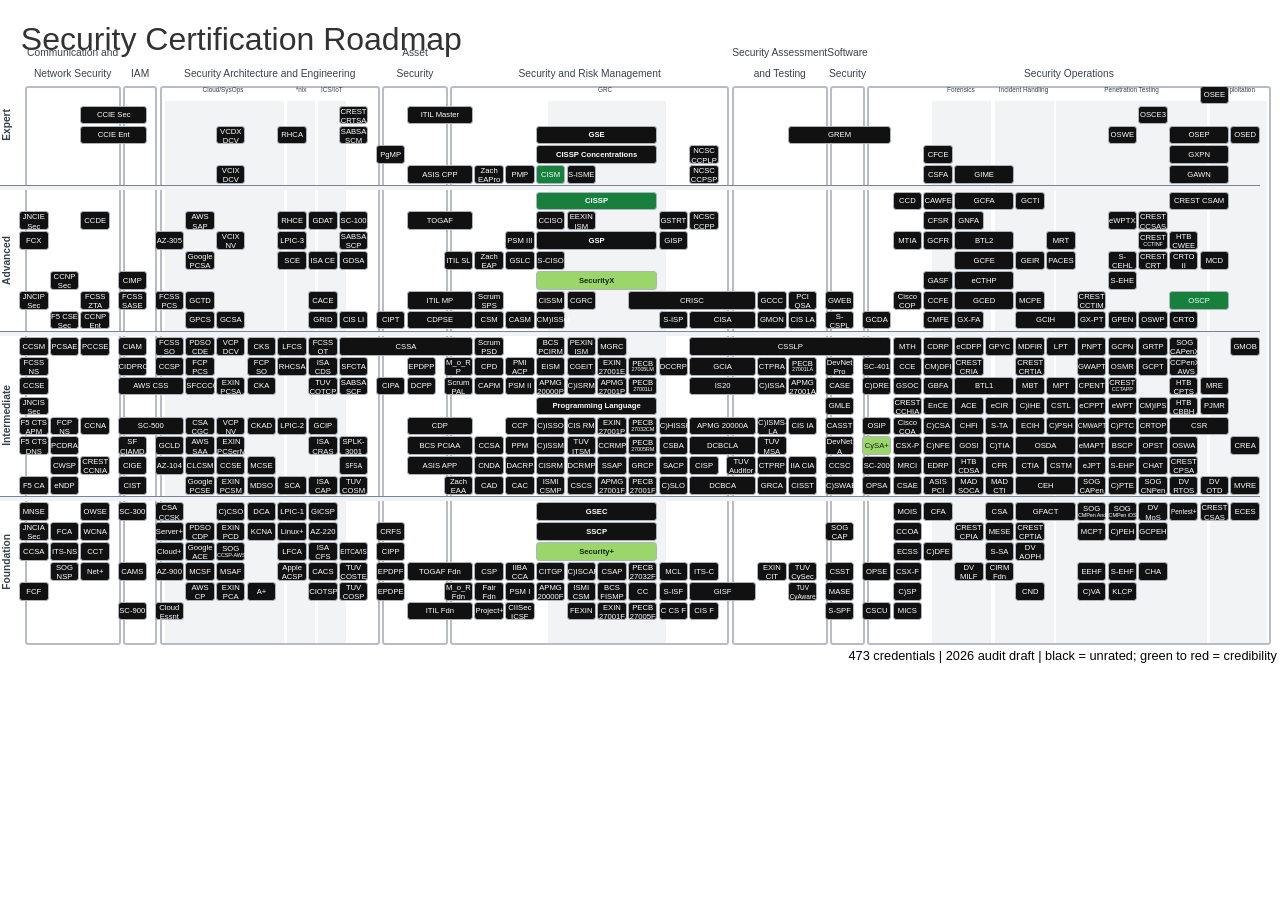
==== commit 84e56854: "Render ten long certification names with smaller second lines" ====
--- a/index.html
+++ b/index.html
@@ -905,6 +905,32 @@
        Fill and text color remain exclusively tied to the credibility score. */
     .certcontainer a[data-credential-id] {
       border-color: #aeb4bd;
+    }
+
+    /* Preserve original tile dimensions; reduce only long second-line text. */
+    .certcontainer a.audit-two-line {
+      grid-template-columns: minmax(0, 1fr);
+      grid-template-rows: max-content max-content;
+      justify-items: center;
+      align-content: center;
+      row-gap: 0;
+      white-space: nowrap;
+      line-height: 1;
+    }
+    .certcontainer a.audit-two-line > .audit-label-head {
+      display: block;
+      min-width: 0;
+      max-width: 100%;
+      font-size: 1em;
+      white-space: nowrap;
+    }
+    .certcontainer a.audit-two-line > .audit-label-tail {
+      display: block;
+      min-width: 0;
+      max-width: 100%;
+      font-size: .43vmax;
+      letter-spacing: -.01vmax;
+      white-space: nowrap;
     }
 
     /* Difficulty labels are vertically centered in the full height of each band. */
@@ -1442,10 +1468,10 @@
 Acquisition price: not verified" tabindex="0" target="_blank" style="background-color:#111111;color:#ffffff;" data-credential-id="SRC-063">MRT</a>
                     <div class="spacer"></div>
                     <div class="spacer"></div>
-                    <a class="redopsitem1" href="hhttps://www.crest-approved.org/certification-careers/crest-certifications/crest-certified-infrastructure-tester" tooltiptext="CREST Certified Infrastructure Tester
-Credibility: not yet assessed
-Lifecycle: Unverified (legacy inventory)
-Acquisition price: not verified" tabindex="0" target="_blank"  style="background-color:#111111;color:#ffffff;" data-credential-id="SRC-064">CREST CCTINF</a>
+                    <a class="redopsitem1 audit-two-line" href="hhttps://www.crest-approved.org/certification-careers/crest-certifications/crest-certified-infrastructure-tester" tooltiptext="CREST Certified Infrastructure Tester
+Credibility: not yet assessed
+Lifecycle: Unverified (legacy inventory)
+Acquisition price: not verified" tabindex="0" target="_blank"  style="background-color:#111111;color:#ffffff;" data-credential-id="SRC-064"><span class="audit-label-head">CREST</span><span class="audit-label-tail">CCTINF</span></a>
                     <a class="redopsitem1" href="https://academy.hackthebox.com/preview/certifications/htb-certified-web-exploitation-expert" tooltiptext="Hack the Box Certified Web Exploitation Expert
 Credibility: not yet assessed
 Lifecycle: Unverified (legacy inventory)
@@ -1991,10 +2017,10 @@
 Credibility: not yet assessed
 Lifecycle: Unverified (legacy inventory)
 Acquisition price: not verified" tabindex="0" target="_blank"  style="background-color:#111111;color:#ffffff;" data-credential-id="SRC-177">EXIN 27001E</a>
-                    <a class="mgmtitem1" href="https://pecb.com/en/education-and-certification-for-individuals/iso-iec-27005/iso-27005-lead-risk-manager" tooltiptext="PECB ISO/IEC 27005 Lead Risk Manager
-Credibility: not yet assessed
-Lifecycle: Unverified (legacy inventory)
-Acquisition price: not verified" tabindex="0" target="_blank"  style="background-color:#111111;color:#ffffff;" data-credential-id="SRC-178">PECB 27005LM</a>
+                    <a class="mgmtitem1 audit-two-line" href="https://pecb.com/en/education-and-certification-for-individuals/iso-iec-27005/iso-27005-lead-risk-manager" tooltiptext="PECB ISO/IEC 27005 Lead Risk Manager
+Credibility: not yet assessed
+Lifecycle: Unverified (legacy inventory)
+Acquisition price: not verified" tabindex="0" target="_blank"  style="background-color:#111111;color:#ffffff;" data-credential-id="SRC-178"><span class="audit-label-head">PECB</span><span class="audit-label-tail">27005LM</span></a>
                     <a class="mgmtitem1" href="https://drii.org/certification/ccrp" tooltiptext="DRI Certified Cyber Resilience Professional
 Credibility: not yet assessed
 Lifecycle: Unverified (legacy inventory)
@@ -2007,10 +2033,10 @@
 Credibility: not yet assessed
 Lifecycle: Unverified (legacy inventory)
 Acquisition price: not verified" target="_blank" style="background-color:#111111;color:#ffffff;" data-credential-id="SRC-181">CTPRA</a> 
-                    <a class="testitem1" href="https://pecb.com/en/education-and-certification-for-individuals/iso-iec-27001/iso-iec-27001-lead-auditor" tooltiptext="PECB ISO/IEC 27001 Lead Auditor
-Credibility: not yet assessed
-Lifecycle: Unverified (legacy inventory)
-Acquisition price: not verified" tabindex="0" target="_blank"  style="background-color:#111111;color:#ffffff;" data-credential-id="SRC-182">PECB 27001LA</a>
+                    <a class="testitem1 audit-two-line" href="https://pecb.com/en/education-and-certification-for-individuals/iso-iec-27001/iso-iec-27001-lead-auditor" tooltiptext="PECB ISO/IEC 27001 Lead Auditor
+Credibility: not yet assessed
+Lifecycle: Unverified (legacy inventory)
+Acquisition price: not verified" tabindex="0" target="_blank"  style="background-color:#111111;color:#ffffff;" data-credential-id="SRC-182"><span class="audit-label-head">PECB</span><span class="audit-label-tail">27001LA</span></a>
                     <div class="spacer"></div>
                     <a class="softwareitem1" href="https://www.cisco.com/site/us/en/learn/training-certifications/certifications/devnet/professional/index.html" tooltiptext="Cisco DevNet Professional
 Credibility: not yet assessed
@@ -2125,10 +2151,10 @@
 Credibility: not yet assessed
 Lifecycle: Unverified (legacy inventory)
 Acquisition price: not verified" tabindex="0" target="_blank"  style="background-color:#111111;color:#ffffff;" data-credential-id="SRC-207">APMG 27001P</a>
-                    <a class="mgmtitem1" href="https://pecb.com/en/education-and-certification-for-individuals/iso-iec-27001/iso-iec-27001-lead-implementer" tooltiptext="PECB ISO/IEC 27001 Lead Implementer
-Credibility: not yet assessed
-Lifecycle: Unverified (legacy inventory)
-Acquisition price: not verified" tabindex="0" target="_blank"  style="background-color:#111111;color:#ffffff;" data-credential-id="SRC-208">PECB 27001LI</a>
+                    <a class="mgmtitem1 audit-two-line" href="https://pecb.com/en/education-and-certification-for-individuals/iso-iec-27001/iso-iec-27001-lead-implementer" tooltiptext="PECB ISO/IEC 27001 Lead Implementer
+Credibility: not yet assessed
+Lifecycle: Unverified (legacy inventory)
+Acquisition price: not verified" tabindex="0" target="_blank"  style="background-color:#111111;color:#ffffff;" data-credential-id="SRC-208"><span class="audit-label-head">PECB</span><span class="audit-label-tail">27001LI</span></a>
                     <div class=""spacer"></div>
                     <a class="testitem2" href="https://www.mile2.com/is20_outline/" tooltiptext="Mile2 IS20 Controls
 Credibility: not yet assessed
@@ -2176,10 +2202,10 @@
 Credibility: not yet assessed
 Lifecycle: Unverified (legacy inventory)
 Acquisition price: not verified" tabindex="0" target="_blank"  style="background-color:#111111;color:#ffffff;" data-credential-id="SRC-219">CPENT</a>
-                    <a class="redopsitem1" href="https://www.crest-approved.org/certification-careers/crest-certifications/crest-certified-web-application-tester/" tooltiptext="CREST Certified Web Application Tester
-Credibility: not yet assessed
-Lifecycle: Unverified (legacy inventory)
-Acquisition price: not verified" tabindex="0" target="_blank"  style="background-color:#111111;color:#ffffff;" data-credential-id="SRC-220">CREST CCTAPP</a>
+                    <a class="redopsitem1 audit-two-line" href="https://www.crest-approved.org/certification-careers/crest-certifications/crest-certified-web-application-tester/" tooltiptext="CREST Certified Web Application Tester
+Credibility: not yet assessed
+Lifecycle: Unverified (legacy inventory)
+Acquisition price: not verified" tabindex="0" target="_blank"  style="background-color:#111111;color:#ffffff;" data-credential-id="SRC-220"><span class="audit-label-head">CREST</span><span class="audit-label-tail">CCTAPP</span></a>
                     <div class="spacer"></div>
                     <a class="redopsitem1" href="https://academy.hackthebox.com/preview/certifications/htb-certified-penetration-testing-specialist/" tooltiptext="Hack the Box Certified Penetration Testing Specialist
 Credibility: not yet assessed
@@ -2327,10 +2353,10 @@
 Credibility: not yet assessed
 Lifecycle: Unverified (legacy inventory)
 Acquisition price: not verified" tabindex="0" target="_blank"  style="background-color:#111111;color:#ffffff;" data-credential-id="SRC-251">EXIN 27001P</a>
-                    <a class="mgmtitem1" href="https://pecb.com/en/education-and-certification-for-individuals/iso-iec-27032/iso-iec-27032-lead-cyber-security-manager" tooltiptext="PECB ISO/IEC 27032 Lead Cybersecurity Manager
-Credibility: not yet assessed
-Lifecycle: Unverified (legacy inventory)
-Acquisition price: not verified" tabindex="0" target="_blank"  style="background-color:#111111;color:#ffffff;" data-credential-id="SRC-252">PECB 27032CM</a>
+                    <a class="mgmtitem1 audit-two-line" href="https://pecb.com/en/education-and-certification-for-individuals/iso-iec-27032/iso-iec-27032-lead-cyber-security-manager" tooltiptext="PECB ISO/IEC 27032 Lead Cybersecurity Manager
+Credibility: not yet assessed
+Lifecycle: Unverified (legacy inventory)
+Acquisition price: not verified" tabindex="0" target="_blank"  style="background-color:#111111;color:#ffffff;" data-credential-id="SRC-252"><span class="audit-label-head">PECB</span><span class="audit-label-tail">27032CM</span></a>
                     <a class="mgmtitem1" href="https://www.mile2.com/chissp_outline/" tooltiptext="Mile2 Certified Healthcare Information Systems Security Practitioner
 Credibility: not yet assessed
 Lifecycle: Unverified (legacy inventory)
@@ -2463,10 +2489,10 @@
 Credibility: not yet assessed
 Lifecycle: Unverified (legacy inventory)
 Acquisition price: not verified" tabindex="0" target="_blank"  style="background-color:#111111;color:#ffffff;" data-credential-id="SRC-282">CCRMP</a>
-                    <a class="mgmtitem1" href="https://pecb.com/en/education-and-certification-for-individuals/iso-iec-27005/iso-iec-27005-risk-manager" tooltiptext="PECB ISO/IEC 27005 Risk Manager
-Credibility: not yet assessed
-Lifecycle: Unverified (legacy inventory)
-Acquisition price: not verified" tabindex="0" target="_blank"  style="background-color:#111111;color:#ffffff;" data-credential-id="SRC-283">PECB 27005RM</a>
+                    <a class="mgmtitem1 audit-two-line" href="https://pecb.com/en/education-and-certification-for-individuals/iso-iec-27005/iso-iec-27005-risk-manager" tooltiptext="PECB ISO/IEC 27005 Risk Manager
+Credibility: not yet assessed
+Lifecycle: Unverified (legacy inventory)
+Acquisition price: not verified" tabindex="0" target="_blank"  style="background-color:#111111;color:#ffffff;" data-credential-id="SRC-283"><span class="audit-label-head">PECB</span><span class="audit-label-tail">27005RM</span></a>
                     <a class="mgmtitem1" href="https://www.softwarecertifications.org/csba/" tooltiptext="QAI Certified Software Business Analyst
 Credibility: not yet assessed
 Lifecycle: Unverified (legacy inventory)
@@ -2886,14 +2912,14 @@
 Credibility: not yet assessed
 Lifecycle: Active
 Minimum verified acquisition: $399" tabindex="0" target="_blank"  style="background-color:#111111;color:#ffffff;" data-credential-id="SRC-377">GFACT</a>
-                    <a class="redopsitem1" href="https://secops.group/product/certified-mobile-pentester-cmpen-android/" tooltiptext="The SecOps Group Certified Mobile Pentester - Android
-Credibility: not yet assessed
-Lifecycle: Unverified (legacy inventory)
-Acquisition price: not verified" tabindex="0" target="_blank"  style="background-color:#111111;color:#ffffff;" data-credential-id="SRC-378">SOG CMPen And</a>
-                    <a class="redopsitem1" href="https://secops.group/product/certified-mobile-pentester-cmpen-ios/" tooltiptext="The SecOps Group Certified Mobile Pentester - iOS
-Credibility: not yet assessed
-Lifecycle: Unverified (legacy inventory)
-Acquisition price: not verified" tabindex="0" target="_blank"  style="background-color:#111111;color:#ffffff;" data-credential-id="SRC-379">SOG CMPen iOS</a>
+                    <a class="redopsitem1 audit-two-line" href="https://secops.group/product/certified-mobile-pentester-cmpen-android/" tooltiptext="The SecOps Group Certified Mobile Pentester - Android
+Credibility: not yet assessed
+Lifecycle: Unverified (legacy inventory)
+Acquisition price: not verified" tabindex="0" target="_blank"  style="background-color:#111111;color:#ffffff;" data-credential-id="SRC-378"><span class="audit-label-head">SOG</span><span class="audit-label-tail">CMPen And</span></a>
+                    <a class="redopsitem1 audit-two-line" href="https://secops.group/product/certified-mobile-pentester-cmpen-ios/" tooltiptext="The SecOps Group Certified Mobile Pentester - iOS
+Credibility: not yet assessed
+Lifecycle: Unverified (legacy inventory)
+Acquisition price: not verified" tabindex="0" target="_blank"  style="background-color:#111111;color:#ffffff;" data-credential-id="SRC-379"><span class="audit-label-head">SOG</span><span class="audit-label-tail">CMPen iOS</span></a>
                     <a class="redopsitem1" href="https://0xdarkvortex.dev/training-programs/malware-on-steroids/#certification" tooltiptext="Dark Vortex Malware on Steroids
 Credibility: not yet assessed
 Lifecycle: Unverified (legacy inventory)
@@ -3029,10 +3055,10 @@
 Credibility: not yet assessed
 Lifecycle: Unverified (legacy inventory)
 Acquisition price: not verified" tabindex="0" target="_blank"  style="background-color:#111111;color:#ffffff;" data-credential-id="SRC-407">Google ACE</a>
-                    <a class="engineeritem1" href="https://secops.group/product/certified-cloud-security-practitioner-aws-ccsp-aws/" tooltiptext="SecOps Group Certified Cloud Security Practitioner - AWS
-Credibility: not yet assessed
-Lifecycle: Unverified (legacy inventory)
-Acquisition price: not verified" tabindex="0" target="_blank"  style="background-color:#111111;color:#ffffff;" data-credential-id="SRC-408">SOG CCSP-AWS</a>
+                    <a class="engineeritem1 audit-two-line" href="https://secops.group/product/certified-cloud-security-practitioner-aws-ccsp-aws/" tooltiptext="SecOps Group Certified Cloud Security Practitioner - AWS
+Credibility: not yet assessed
+Lifecycle: Unverified (legacy inventory)
+Acquisition price: not verified" tabindex="0" target="_blank"  style="background-color:#111111;color:#ffffff;" data-credential-id="SRC-408"><span class="audit-label-head">SOG</span><span class="audit-label-tail">CCSP-AWS</span></a>
                     <div class="spacer"></div>
                     <a class="engineeritem1" href="https://training.linuxfoundation.org/certification/certified-it-associate/" tooltiptext="Linux Foundation Certified IT Associate
 Credibility: not yet assessed
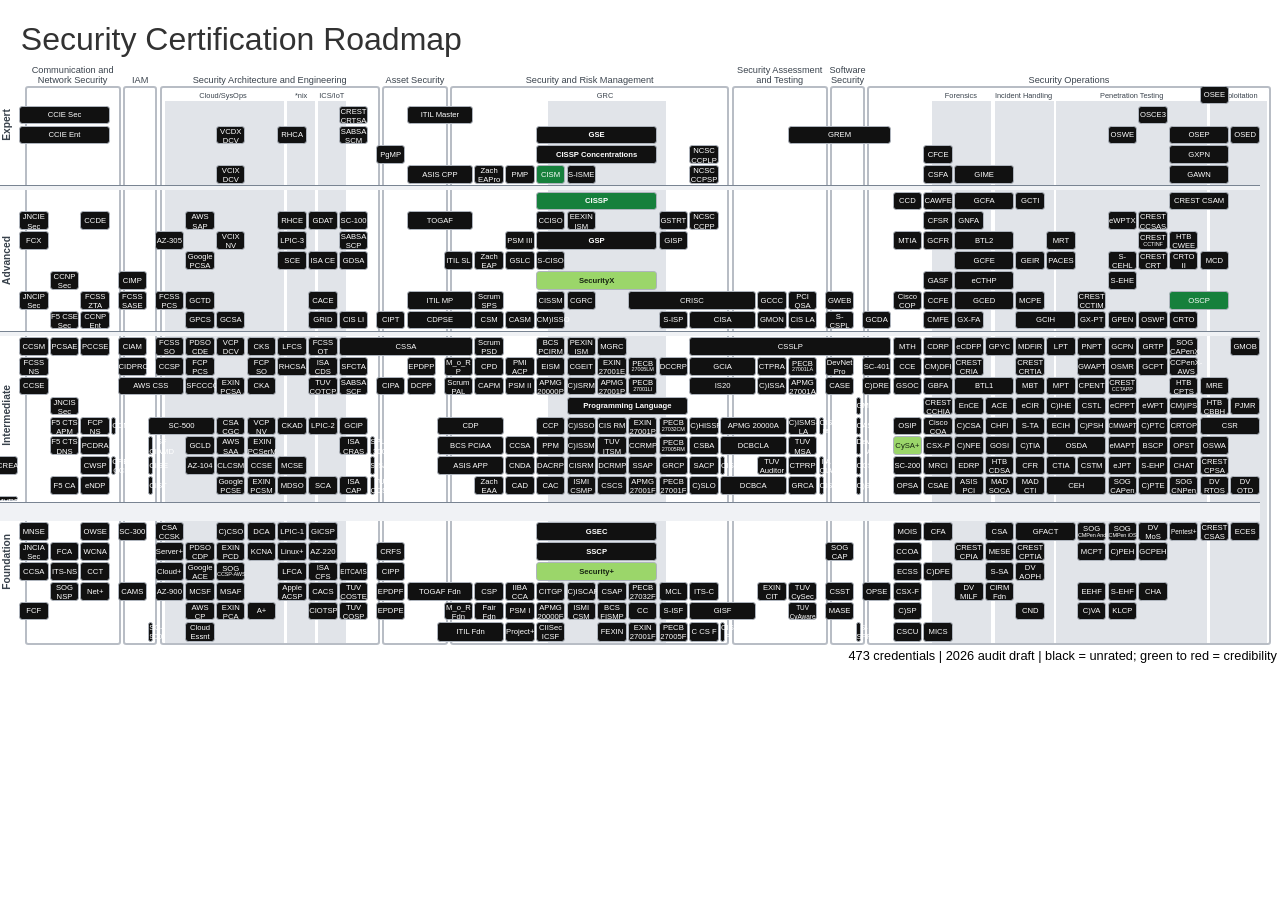
==== commit bc5cb892: "Align all 39 Network tiles in their domain; refine header/subtitle typography and grayscale" ====
--- a/index.html
+++ b/index.html
@@ -899,7 +899,23 @@
     .certbg .mgmtsubdomain4,
     .certbg .bluesubdomain2,
     .certbg .redsubdomain2,
-    .certbg .redsubdomain5 { background-color: #f2f3f5; }
+    .certbg .redsubdomain5 { background-color: #e1e4e9; }
+    /* More compact domain headings, more legible subcategory labels. */
+    .certbg .domaintitle {
+      font-size: .72vmax;
+      line-height: 1.06;
+      margin-bottom: .03vmax;
+      padding: 0 .05vmax;
+    }
+    .certbg .subtitle1,
+    .certbg .subtitle2,
+    .certbg .subtitle3,
+    .certbg .subtitle4,
+    .certbg .subtitle5 {
+      font-size: .58vmax;
+      line-height: 1.14;
+    }
+
 
     /* Original tile border colors encoded category; use one neutral outline instead.
        Fill and text color remain exclusively tied to the credibility score. */
@@ -1071,12 +1087,12 @@
                     <div class="spacer"></div>
                     <!-- Row 3 -->
                     <div class="spacer"></div>
-                    <div class="spacer"></div>
-                    <div class="spacer"></div>
                     <a class="networkitem2" href="https://www.cisco.com/c/en/us/training-events/training-certifications/certifications/expert/ccie-security.html" tooltiptext="Cisco Certified Implementation Expert - Security
 Credibility: not yet assessed
 Lifecycle: Unverified (legacy inventory)
 Acquisition price: not verified" tabindex="0" target="_blank"  style="background-color:#111111;color:#ffffff;" data-credential-id="SRC-002">CCIE Sec</a>
+                    <div class="spacer"></div>
+                    <div class="spacer"></div>
                     <div class="spacer5"></div>
                     <div class="spacer"></div>
                     <div class="spacer"></div>
@@ -1105,12 +1121,12 @@
                     <div class="spacer"></div>
                     <!-- Row 4 -->
                     <div class="spacer"></div>
-                    <div class="spacer"></div>
-                    <div class="spacer"></div>
                     <a class="networkitem2" href="https://www.cisco.com/c/en/us/training-events/training-certifications/certifications/expert/ccie-security-v2.html" tooltipleft="Cisco Certified Internetwork Expert - Enterprise Infrastructure
 Credibility: not yet assessed
 Lifecycle: Unverified (legacy inventory)
 Acquisition price: not verified" tabindex="0" target="_blank"  style="background-color:#111111;color:#ffffff;" data-credential-id="SRC-006">CCIE Ent</a>
+                    <div class="spacer"></div>
+                    <div class="spacer"></div>
                     <div class="spacer"></div>
                     <div class="spacer"></div>
                     <div class="spacer"></div>
@@ -2215,6 +2231,7 @@
 Credibility: not yet assessed
 Lifecycle: Unverified (legacy inventory)
 Acquisition price: not verified" tabindex="0" target="_blank" style="background-color:#111111;color:#ffffff;" data-credential-id="SRC-222">MRE</a>
+                    <div class="spacer"></div>
                     <div class="spacer"></div>
                     <!-- Row 17 -->
                     <div class="spacer"></div>
@@ -3348,6 +3365,7 @@
 Credibility: not yet assessed
 Lifecycle: Unverified (legacy inventory)
 Acquisition price: not verified" tabindex="0" target="_blank"  style="background-color:#111111;color:#ffffff;" data-credential-id="SRC-469">KLCP</a>
+                    <div class="spacer"></div>
                     <div class="spacer"></div>
                     <div class="spacer"></div>
                     <div class="spacer"></div>
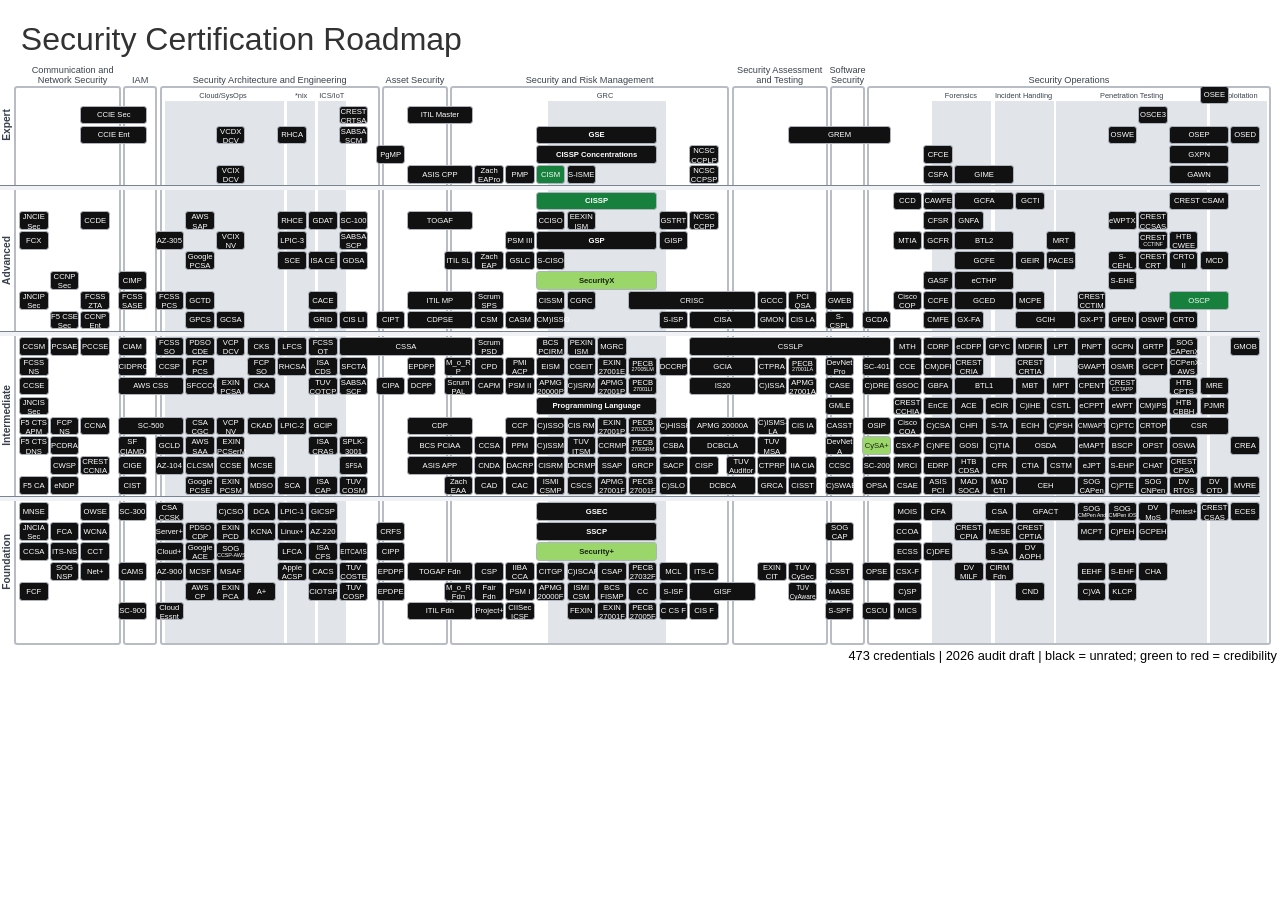
==== commit 4f6edf40: "Restore pre-regression certification tile layout and extend only Network left border" ====
--- a/index.html
+++ b/index.html
@@ -901,6 +901,14 @@
     .certbg .redsubdomain2,
     .certbg .redsubdomain5 { background-color: #e1e4e9; }
     /* More compact domain headings, more legible subcategory labels. */
+    /* Border-only adjustment: extend the network domain to the left.
+       Its right boundary and every foreground tile remain unchanged. */
+    .certbg .networkcontainer {
+      margin-left: -.8vmax;
+      width: calc(100% + .8vmax);
+      box-sizing: border-box;
+    }
+
     .certbg .domaintitle {
       font-size: .72vmax;
       line-height: 1.06;
@@ -1087,12 +1095,12 @@
                     <div class="spacer"></div>
                     <!-- Row 3 -->
                     <div class="spacer"></div>
+                    <div class="spacer"></div>
+                    <div class="spacer"></div>
                     <a class="networkitem2" href="https://www.cisco.com/c/en/us/training-events/training-certifications/certifications/expert/ccie-security.html" tooltiptext="Cisco Certified Implementation Expert - Security
 Credibility: not yet assessed
 Lifecycle: Unverified (legacy inventory)
 Acquisition price: not verified" tabindex="0" target="_blank"  style="background-color:#111111;color:#ffffff;" data-credential-id="SRC-002">CCIE Sec</a>
-                    <div class="spacer"></div>
-                    <div class="spacer"></div>
                     <div class="spacer5"></div>
                     <div class="spacer"></div>
                     <div class="spacer"></div>
@@ -1121,12 +1129,12 @@
                     <div class="spacer"></div>
                     <!-- Row 4 -->
                     <div class="spacer"></div>
+                    <div class="spacer"></div>
+                    <div class="spacer"></div>
                     <a class="networkitem2" href="https://www.cisco.com/c/en/us/training-events/training-certifications/certifications/expert/ccie-security-v2.html" tooltipleft="Cisco Certified Internetwork Expert - Enterprise Infrastructure
 Credibility: not yet assessed
 Lifecycle: Unverified (legacy inventory)
 Acquisition price: not verified" tabindex="0" target="_blank"  style="background-color:#111111;color:#ffffff;" data-credential-id="SRC-006">CCIE Ent</a>
-                    <div class="spacer"></div>
-                    <div class="spacer"></div>
                     <div class="spacer"></div>
                     <div class="spacer"></div>
                     <div class="spacer"></div>
@@ -2231,7 +2239,6 @@
 Credibility: not yet assessed
 Lifecycle: Unverified (legacy inventory)
 Acquisition price: not verified" tabindex="0" target="_blank" style="background-color:#111111;color:#ffffff;" data-credential-id="SRC-222">MRE</a>
-                    <div class="spacer"></div>
                     <div class="spacer"></div>
                     <!-- Row 17 -->
                     <div class="spacer"></div>
@@ -3365,7 +3372,6 @@
 Credibility: not yet assessed
 Lifecycle: Unverified (legacy inventory)
 Acquisition price: not verified" tabindex="0" target="_blank"  style="background-color:#111111;color:#ffffff;" data-credential-id="SRC-469">KLCP</a>
-                    <div class="spacer"></div>
                     <div class="spacer"></div>
                     <div class="spacer"></div>
                     <div class="spacer"></div>
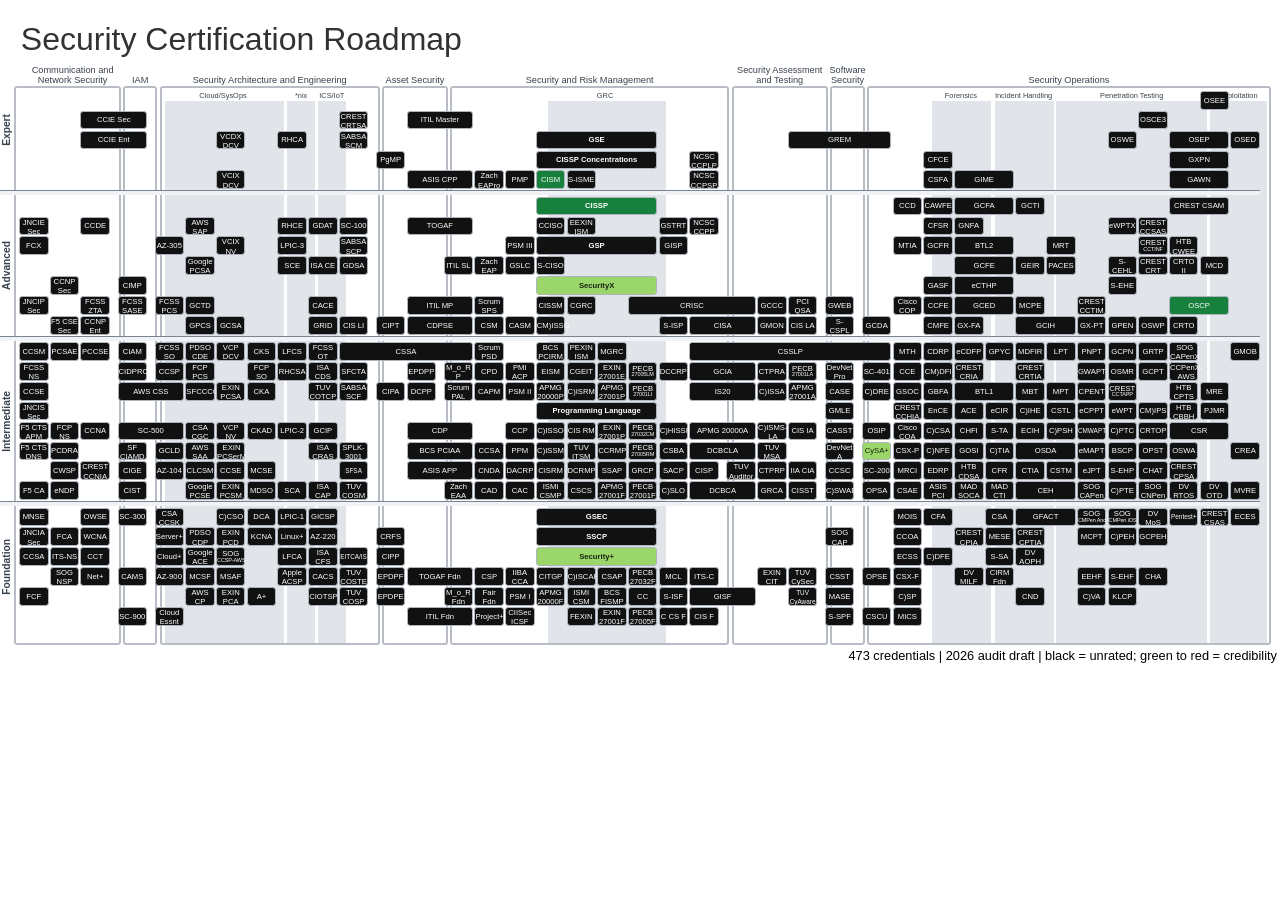
==== commit 91ad377e: "Apply targeted 0.4vmax downward shift to certification grid" ====
--- a/index.html
+++ b/index.html
@@ -877,7 +877,7 @@
     #interactive { display:block !important; }
  
     /* Layout refinement: separation below original subtitle row. */
-    .certcontainer { top: 5.15vmax; }
+    .certcontainer { top: 5.55vmax; }
 
     /* Neutral domain/subdomain presentation. Tile credibility fills remain untouched. */
     .certbg .domaintitle,
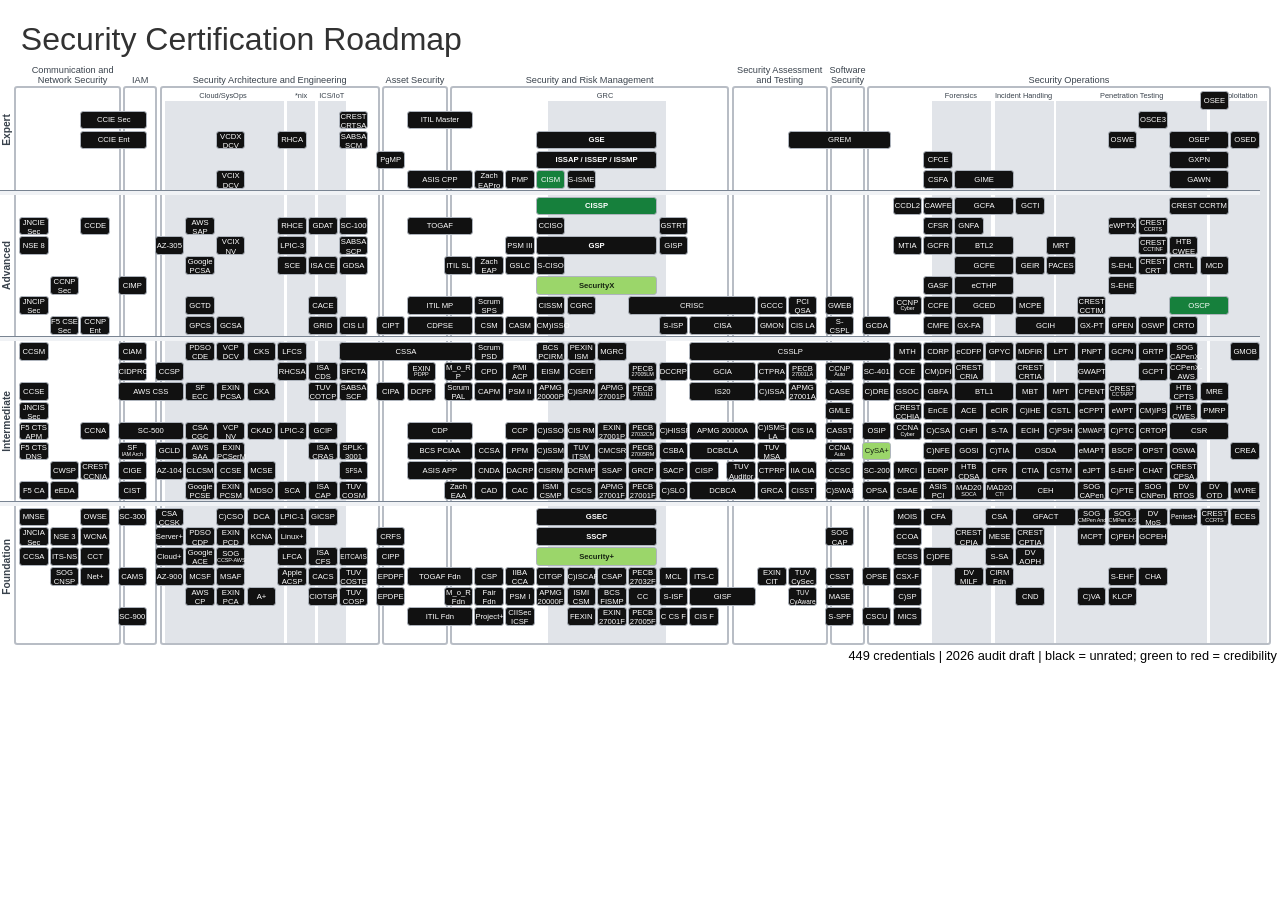
==== commit a4ea12da: "Audit certification lifecycles and update roadmap names" ====
--- a/index.html
+++ b/index.html
@@ -1090,7 +1090,7 @@
                     <div class="spacer10"></div>
                     <a class="redopsitem1" href="https://www.offensive-security.com/awe-osee/" tooltipright="Offensive Security Exploitation Expert
 Credibility: not yet assessed
-Lifecycle: Unverified (legacy inventory)
+Lifecycle: Active
 Acquisition price: not verified" tabindex="0" target="_blank"  style="background-color:#111111;color:#ffffff;" data-credential-id="SRC-001">OSEE</a>
                     <div class="spacer"></div>
                     <!-- Row 3 -->
@@ -1099,8 +1099,8 @@
                     <div class="spacer"></div>
                     <a class="networkitem2" href="https://www.cisco.com/c/en/us/training-events/training-certifications/certifications/expert/ccie-security.html" tooltiptext="Cisco Certified Implementation Expert - Security
 Credibility: not yet assessed
-Lifecycle: Unverified (legacy inventory)
-Acquisition price: not verified" tabindex="0" target="_blank"  style="background-color:#111111;color:#ffffff;" data-credential-id="SRC-002">CCIE Sec</a>
+Lifecycle: Active
+Minimum verified acquisition: $2,000" tabindex="0" target="_blank"  style="background-color:#111111;color:#ffffff;" data-credential-id="SRC-002">CCIE Sec</a>
                     <div class="spacer5"></div>
                     <div class="spacer"></div>
                     <div class="spacer"></div>
@@ -1112,7 +1112,7 @@
                     <div class="spacer"></div>
                     <a class="mgmtitem2" href="https://www.axelos.com/certifications/itil-certifications/itil-master" tooltiptext="ITIL Master
 Credibility: not yet assessed
-Lifecycle: Unverified (legacy inventory)
+Lifecycle: Active
 Acquisition price: not verified" tabindex="0" target="_blank"  style="background-color:#111111;color:#ffffff;" data-credential-id="SRC-004">ITIL Master</a>
                     <div class="spacer10"></div>
                     <div class="spacer10"></div>
@@ -1122,7 +1122,7 @@
                     <div class="spacer"></div>
                     <a class="redopsitem1" href="https://help.offensive-security.com/hc/en-us/articles/4403282452628-What-is-OSCE3-" tooltiptext="Offensive Security Certified Expert 3
 Credibility: not yet assessed
-Lifecycle: Unverified (legacy inventory)
+Lifecycle: Active
 Acquisition price: not verified" tabindex="0" target="_blank"  style="background-color:#111111;color:#ffffff;" data-credential-id="SRC-005">OSCE3</a>
                     <div class="spacer"></div>
                     <div class="spacer"></div>
@@ -1133,8 +1133,8 @@
                     <div class="spacer"></div>
                     <a class="networkitem2" href="https://www.cisco.com/c/en/us/training-events/training-certifications/certifications/expert/ccie-security-v2.html" tooltipleft="Cisco Certified Internetwork Expert - Enterprise Infrastructure
 Credibility: not yet assessed
-Lifecycle: Unverified (legacy inventory)
-Acquisition price: not verified" tabindex="0" target="_blank"  style="background-color:#111111;color:#ffffff;" data-credential-id="SRC-006">CCIE Ent</a>
+Lifecycle: Active
+Minimum verified acquisition: $2,000" tabindex="0" target="_blank"  style="background-color:#111111;color:#ffffff;" data-credential-id="SRC-006">CCIE Ent</a>
                     <div class="spacer"></div>
                     <div class="spacer"></div>
                     <div class="spacer"></div>
@@ -1145,19 +1145,19 @@
                     <div class="spacer"></div>
                     <a class="engineeritem1" href="https://www.redhat.com/en/services/certification/rhca" tooltiptext="Red Hat Certified Architect
 Credibility: not yet assessed
-Lifecycle: Unverified (legacy inventory)
-Acquisition price: not verified" tabindex="0" target="_blank"  style="background-color:#111111;color:#ffffff;" data-credential-id="SRC-008">RHCA</a>
+Lifecycle: Active
+Minimum verified acquisition: $2,500" tabindex="0" target="_blank"  style="background-color:#111111;color:#ffffff;" data-credential-id="SRC-008">RHCA</a>
                     <div class="spacer"></div>
                     <a class="engineeritem1" href="https://sabsa.org/certification/" tooltiptext="SABSA Chartered Security Architect - Master Certificate
 Credibility: not yet assessed
-Lifecycle: Unverified (legacy inventory)
+Lifecycle: Active
 Acquisition price: not verified" tabindex="0" target="_blank"  style="background-color:#111111;color:#ffffff;" data-credential-id="SRC-009">SABSA SCM</a>
                     <div class="spacer5"></div>
                     <div class="spacer"></div>
                     <div class="spacer"></div>
                     <a class="mgmtitem4x" href="https://www.giac.org/get-certified/giac-portfolio-certifications/#GSE" tooltiptext="GIAC Security Expert
 Credibility: not yet assessed
-Lifecycle: Unverified (legacy inventory)
+Lifecycle: Active
 Acquisition price: not verified" tabindex="0" target="_blank"  style="background-color:#111111;color:#ffffff;" data-credential-id="SRC-010"><b>GSE</b></a>
                     <div class="spacer5"></div>
                     <a class="blueopsitem3" href="https://www.giac.org/certifications/reverse-engineering-malware-grem/" tooltiptext="GIAC Reverse Engineering Malware
@@ -1173,16 +1173,16 @@
                     <div class="spacer"></div>
                     <a class="redopsitem1" href="https://www.offensive-security.com/awae-oswe/" tooltiptext="Offensive Security Web Expert
 Credibility: not yet assessed
-Lifecycle: Unverified (legacy inventory)
+Lifecycle: Active
 Acquisition price: not verified" tabindex="0" target="_blank"  style="background-color:#111111;color:#ffffff;" data-credential-id="SRC-012">OSWE</a>
                     <div class="spacer"></div>
                     <a class="redopsitem2" href="https://www.offensive-security.com/pen300-osep/" tooltipright="Offensive Security Experienced Penetration Tester
 Credibility: not yet assessed
-Lifecycle: Unverified (legacy inventory)
+Lifecycle: Active
 Acquisition price: not verified" tabindex="0" target="_blank"  style="background-color:#111111;color:#ffffff;" data-credential-id="SRC-013">OSEP</a>
                     <a class="redopsitem1" href="https://www.offensive-security.com/exp301-osed/" tooltipright="Offensive Security Exploit Developer
 Credibility: not yet assessed
-Lifecycle: Unverified (legacy inventory)
+Lifecycle: Active
 Acquisition price: not verified" tabindex="0" target="_blank"  style="background-color:#111111;color:#ffffff;" data-credential-id="SRC-014">OSED</a>
                     <!-- Row 5 -->
                     <div class="spacer"></div>
@@ -1193,22 +1193,22 @@
                     <div class="spacer"></div>
                     <a class="mgmtitem1" href="https://www.pmi.org/certifications/types/program-management-pgmp" tooltiptext="PMI Program Management Professional
 Credibility: not yet assessed
-Lifecycle: Unverified (legacy inventory)
+Lifecycle: Active
 Acquisition price: not verified" tabindex="0" target="_blank"  style="background-color:#111111;color:#ffffff;" data-credential-id="SRC-015">PgMP</a>
                     <div class="spacer"></div>
                     <div class="spacer"></div>
                     <div class="spacer"></div>
                     <div class="spacer"></div>
                     <div class="spacer"></div>
-                    <a class="mgmtitem4x" href="https://www.isc2.org/certifications#Specialized" tooltiptext="(ISC)2 Certified Information Systems Security Professional Concentrations
-Credibility: not yet assessed
-Lifecycle: Unverified (legacy inventory)
-Acquisition price: not verified" tabindex="0" target="_blank"  style="background-color:#111111;color:#ffffff;" data-credential-id="SRC-016"><b>CISSP Concentrations</b></a>
+                    <a class="mgmtitem4x" href="https://www.isc2.org/certifications" tooltiptext="ISC2 ISSAP / ISSEP / ISSMP advanced certifications
+Credibility: not yet assessed
+Lifecycle: Active (renamed)
+Acquisition price: not verified" tabindex="0" target="_blank"  style="background-color:#111111;color:#ffffff;" data-credential-id="SRC-016"><b>ISSAP / ISSEP / ISSMP</b></a>
                     <div class="spacer"></div>
                     <a class="mgmtitem1" href="https://www.ncsc.gov.uk/information/about-certified-professional-scheme" tooltiptext="NCSC Certified Cybersecurity Professional - Lead Practitioner
 Credibility: not yet assessed
-Lifecycle: Unverified (legacy inventory)
-Acquisition price: not verified" tabindex="0" target="_blank"  style="background-color:#111111;color:#ffffff;" data-credential-id="SRC-017">NCSC CCPLP</a>
+Lifecycle: Retired
+Acquisition price: not verified" tabindex="-1" target="_blank"  style="visibility:hidden;pointer-events:none;background-color:#111111;color:#ffffff;" data-credential-id="SRC-017">NCSC CCPLP</a>
                     <div class="spacer5"></div>
                     <div class="spacer"></div>
                     <div class="spacer"></div>
@@ -1216,7 +1216,7 @@
                     <div class="spacer"></div>
                     <a class="blueopsitem1" href="https://www.iacis.com/certification/" tooltiptext="IACIS Certified Forensic Computer Examiner
 Credibility: not yet assessed
-Lifecycle: Unverified (legacy inventory)
+Lifecycle: Active
 Acquisition price: not verified" tabindex="0" target="_blank"  style="background-color:#111111;color:#ffffff;" data-credential-id="SRC-018">CFCE</a>
                     <div class="spacer5"></div>
                     <div class="spacer"></div>
@@ -1244,15 +1244,15 @@
                     <div class="spacer"></div>
                     <a class="assetitem2" href="https://www.asisonline.org/certification/certified-protection-professional-cpp/" tooltiptext="ASIS Certified Protection Professional
 Credibility: not yet assessed
-Lifecycle: Unverified (legacy inventory)
+Lifecycle: Active
 Acquisition price: not verified" tabindex="0" target="_blank"  style="background-color:#111111;color:#ffffff;" data-credential-id="SRC-021">ASIS CPP</a>
                     <a class="mgmtitem1" href="https://www.zachman.com/certification/what-we-certify/enterprise-architect" tooltiptext="Zachman Enterprise Architect Professional (Level 3)
 Credibility: not yet assessed
-Lifecycle: Unverified (legacy inventory)
+Lifecycle: Active
 Acquisition price: not verified" tabindex="0" target="_blank"  style="background-color:#111111;color:#ffffff;" data-credential-id="SRC-022">Zach EAPro</a>
                     <a class="mgmtitem1" href="https://www.pmi.org/certifications/project-management-pmp" tooltiptext="PMI Project Management Professional
 Credibility: not yet assessed
-Lifecycle: Unverified (legacy inventory)
+Lifecycle: Active
 Acquisition price: not verified" tabindex="0" target="_blank"  style="background-color:#111111;color:#ffffff;" data-credential-id="SRC-023">PMP</a>
                     <a class="mgmtitem1" href="https://www.isaca.org/credentialing/cism" tooltiptext="Certified Information Security Manager
 Credibility: 82/100 (provisional)
@@ -1260,15 +1260,15 @@
 Acquisition price: not verified" tabindex="0" target="_blank"  style="background-color:#16803c;color:#ffffff;" data-credential-id="SRC-024">CISM</a>
                     <a class="mgmtitem1" href="https://www.seco-institute.org/certifications/information-security-certification-track/" tooltiptext="SECO Information Security Management Expert
 Credibility: not yet assessed
-Lifecycle: Unverified (legacy inventory)
+Lifecycle: Active
 Acquisition price: not verified" tabindex="0" target="_blank"  style="background-color:#111111;color:#ffffff;" data-credential-id="SRC-025">S-ISME</a>
                     <div class="spacer"></div>
                     <div class="spacer"></div>
                     <div class="spacer"></div>
                     <a class="mgmtitem1" href="https://www.ncsc.gov.uk/information/about-certified-professional-scheme" tooltiptext="NCSC Certified Cybersecurity Professional - Senior Practitioner
 Credibility: not yet assessed
-Lifecycle: Unverified (legacy inventory)
-Acquisition price: not verified" tabindex="0" target="_blank"  style="background-color:#111111;color:#ffffff;" data-credential-id="SRC-026">NCSC CCPSP</a>
+Lifecycle: Retired
+Acquisition price: not verified" tabindex="-1" target="_blank"  style="visibility:hidden;pointer-events:none;background-color:#111111;color:#ffffff;" data-credential-id="SRC-026">NCSC CCPSP</a>
                     <div class="spacer5"></div>
 		    <div class="spacer"></div>
 		    <div class="spacer"></div>
@@ -1306,16 +1306,16 @@
                     <a class="mgmtitem4x" href="https://www.isc2.org/Certifications/CISSP" tooltiptext="Certified Information Systems Security Professional
 Credibility: 86/100 (provisional)
 Lifecycle: Active
-Acquisition price: not verified" tabindex="0" target="_blank"  style="background-color:#16803c;color:#ffffff;" data-credential-id="SRC-030"><b>CISSP</b></a>
-                    <div class="spacer5"></div>
-                    <div class="spacer5"></div>
-                    <a class="blueopsitem1" href="https://cyberdefenders.org/blue-team-training/courses/certified-cyberdefender-certification/" tooltiptext="Certified CyberDefender
-Credibility: not yet assessed
-Lifecycle: Unverified (legacy inventory)
-Acquisition price: not verified" tabindex="0" target="_blank" style="background-color:#111111;color:#ffffff;" data-credential-id="SRC-031">CCD</a>
+Minimum verified acquisition: $884" tabindex="0" target="_blank"  style="background-color:#16803c;color:#ffffff;" data-credential-id="SRC-030"><b>CISSP</b></a>
+                    <div class="spacer5"></div>
+                    <div class="spacer5"></div>
+                    <a class="blueopsitem1" href="https://cyberdefenders.org/certifications/certified-cyberdefender-level2/" tooltiptext="Certified CyberDefender Level 2
+Credibility: not yet assessed
+Lifecycle: Active (renamed)
+Acquisition price: not verified" tabindex="0" target="_blank" style="background-color:#111111;color:#ffffff;" data-credential-id="SRC-031">CCDL2</a>
                     <a class="blueopsitem1" href="https://www.iacis.com/certification/cawfe/" tooltiptext="IACIS Certified Advanced Windows Forensic Examiner
 Credibility: not yet assessed
-Lifecycle: Unverified (legacy inventory)
+Lifecycle: Active
 Acquisition price: not verified" tabindex="0" target="_blank"  style="background-color:#111111;color:#ffffff;" data-credential-id="SRC-032">CAWFE</a>
                     <a class="blueopsitem2" href="https://www.giac.org/certification/gcfa" tooltiptext="GIAC Certified Forensic Analyst
 Credibility: not yet assessed
@@ -1329,36 +1329,36 @@
                     <div class="spacer"></div>
                     <div class="spacer"></div>
                     <div class="spacer"></div>
-                    <a class="redopsitem2" href="https://www.crest-approved.org/certification-careers/crest-certifications/crest-certified-simulated-attack-manager" tooltipright="CREST Certified Simulated Attack Manager
-Credibility: not yet assessed
-Lifecycle: Unverified (legacy inventory)
-Acquisition price: not verified" tabindex="0" target="_blank"  style="background-color:#111111;color:#ffffff;" data-credential-id="SRC-035">CREST CSAM</a>
+                    <a class="redopsitem2" href="https://www.crest-approved.org/skills-certifications-careers/crest-certifications/" tooltipright="CREST Certified Red Team Manager
+Credibility: not yet assessed
+Lifecycle: Active (renamed)
+Acquisition price: not verified" tabindex="0" target="_blank"  style="background-color:#111111;color:#ffffff;" data-credential-id="SRC-035">CREST CCRTM</a>
                     <div class="spacer"></div>
                     <!-- Row 8 -->
                     <div class="spacer"></div>
                     <a class="networkitem1" href="https://www.juniper.net/us/en/training/certification/certification-tracks/junos-security-track/?tab=jnciesec" tooltipleft="Juniper Networks Certified Internet Expert, Security
 Credibility: not yet assessed
-Lifecycle: Unverified (legacy inventory)
+Lifecycle: Active
 Acquisition price: not verified" tabindex="0" target="_blank"  style="background-color:#111111;color:#ffffff;" data-credential-id="SRC-036">JNCIE Sec</a>
                     <div class="spacer"></div>
                     <a class="networkitem1" href="https://www.cisco.com/c/en/us/training-events/training-certifications/certifications/expert/ccde.html" tooltiptext="Cisco Certified Design Expert
 Credibility: not yet assessed
-Lifecycle: Unverified (legacy inventory)
-Acquisition price: not verified" tabindex="0" target="_blank"  style="background-color:#111111;color:#ffffff;" data-credential-id="SRC-037">CCDE</a>
+Lifecycle: Active
+Minimum verified acquisition: $2,050" tabindex="0" target="_blank"  style="background-color:#111111;color:#ffffff;" data-credential-id="SRC-037">CCDE</a>
                     <div class="spacer"></div>
                     <div class="spacer"></div>
                     <div class="spacer"></div>
                     <div class="spacer"></div>
                     <a class="engineeritem1" href="https://aws.amazon.com/certification/certified-solutions-architect-professional/" tooltiptext="Amazon Web Services Certified Solutions Architect - Professional
 Credibility: not yet assessed
-Lifecycle: Unverified (legacy inventory)
-Acquisition price: not verified" tabindex="0" target="_blank"  style="background-color:#111111;color:#ffffff;" data-credential-id="SRC-038">AWS SAP</a>
+Lifecycle: Active
+Minimum verified acquisition: $300" tabindex="0" target="_blank"  style="background-color:#111111;color:#ffffff;" data-credential-id="SRC-038">AWS SAP</a>
                     <div class="spacer"></div>
                     <div class="spacer"></div>
                     <a class="engineeritem1" href="https://www.redhat.com/en/services/certification/rhce" tooltiptext="Red Hat Certified Engineer
 Credibility: not yet assessed
-Lifecycle: Unverified (legacy inventory)
-Acquisition price: not verified" tabindex="0" target="_blank"  style="background-color:#111111;color:#ffffff;" data-credential-id="SRC-039">RHCE</a>
+Lifecycle: Active
+Minimum verified acquisition: $1,000" tabindex="0" target="_blank"  style="background-color:#111111;color:#ffffff;" data-credential-id="SRC-039">RHCE</a>
                     <a class="engineeritem1" href="https://www.giac.org/certification/defending-advanced-threats-gdat" tooltiptext="GIAC Defending Advanced Threats
 Credibility: not yet assessed
 Lifecycle: Active
@@ -1366,7 +1366,7 @@
                     <a class="engineeritem1" href="https://docs.microsoft.com/en-us/certifications/exams/sc-100" tooltiptext="Microsoft Cybersecurity Architect Expert
 Credibility: not yet assessed
 Lifecycle: Active
-Acquisition price: not verified" tabindex="0" target="_blank"  style="background-color:#111111;color:#ffffff;" data-credential-id="SRC-041">SC-100</a>
+Minimum verified acquisition: $330" tabindex="0" target="_blank"  style="background-color:#111111;color:#ffffff;" data-credential-id="SRC-041">SC-100</a>
                     <div class="spacer"></div>
                     <div class="spacer"></div>
                     <a class="mgmtitem2" href="https://www.opengroup.org/certifications/togaf" tooltiptext="OpenGroup TOGAF Certified
@@ -1377,12 +1377,12 @@
                     <div class="spacer"></div>
                     <a class="mgmtitem1" href="https://ciso.eccouncil.org/cciso-certification/" tooltiptext="EC Council Certified Information Security Officer
 Credibility: not yet assessed
-Lifecycle: Unverified (legacy inventory)
+Lifecycle: Active
 Acquisition price: not verified" tabindex="0" target="_blank"  style="background-color:#111111;color:#ffffff;" data-credential-id="SRC-043">CCISO</a>
                     <a class="mgmtitem1" href="https://www.exin.com/certifications/information-security-management-expert-based-isoiec-27001-exam" tooltiptext="EXIN Information Security Management Expert
 Credibility: not yet assessed
-Lifecycle: Unverified (legacy inventory)
-Acquisition price: not verified" tabindex="0" target="_blank"  style="background-color:#111111;color:#ffffff;" data-credential-id="SRC-044">EEXIN ISM</a>
+Lifecycle: Retired
+Acquisition price: not verified" tabindex="-1" target="_blank"  style="visibility:hidden;pointer-events:none;background-color:#111111;color:#ffffff;" data-credential-id="SRC-044">EEXIN ISM</a>
                     <div class="spacer"></div>
                     <div class="spacer"></div>
                     <a class="mgmtitem1" href="https://www.giac.org/certification/gstrt" tooltiptext="GIAC Strategic Planning, Policy and Leadership
@@ -1391,8 +1391,8 @@
 Minimum verified acquisition: $999" tabindex="0" target="_blank"  style="background-color:#111111;color:#ffffff;" data-credential-id="SRC-045">GSTRT</a>
                     <a class="mgmtitem1" href="https://www.ncsc.gov.uk/information/about-certified-professional-scheme" tooltiptext="NCSC Certified Cybersecurity Professional - Practitioner
 Credibility: not yet assessed
-Lifecycle: Unverified (legacy inventory)
-Acquisition price: not verified" tabindex="0" target="_blank"  style="background-color:#111111;color:#ffffff;" data-credential-id="SRC-046">NCSC CCPP</a>
+Lifecycle: Retired
+Acquisition price: not verified" tabindex="-1" target="_blank"  style="visibility:hidden;pointer-events:none;background-color:#111111;color:#ffffff;" data-credential-id="SRC-046">NCSC CCPP</a>
                     <div class="spacer"></div>
                     <div class="spacer"></div>
                     <div class="spacer"></div>
@@ -1403,7 +1403,7 @@
                     <div class="spacer5"></div>
                      <a class="blueopsitem1" href="https://www.opentext.com/products-and-solutions/services/training-and-learning-services/encase-training/forensic-security-responder-certification" tooltiptext="OpenText Certified Forensic Security Responder
 Credibility: not yet assessed
-Lifecycle: Unverified (legacy inventory)
+Lifecycle: Active
 Acquisition price: not verified" tabindex="0" target="_blank"  style="background-color:#111111;color:#ffffff;" data-credential-id="SRC-048">CFSR</a>
                     <a class="blueopsitem1" href="https://www.giac.org/certification/network-forensic-analyst-gnfa" tooltiptext="GIAC Network Forensic Analyst
 Credibility: not yet assessed
@@ -1415,26 +1415,26 @@
                     <div class="spacer"></div>
                     <a class="redopsitem1" href="https://elearnsecurity.com/product/ewptxv2-certification/" tooltiptext="eLearnSecurity Web Application Penetration Tester eXtreme
 Credibility: not yet assessed
-Lifecycle: Unverified (legacy inventory)
+Lifecycle: Active
 Acquisition price: not verified" tabindex="0" target="_blank"  style="background-color:#111111;color:#ffffff;" data-credential-id="SRC-050">eWPTX</a>
-                    <a class="redopsitem1" href="https://www.crest-approved.org/certification-careers/crest-certifications/crest-certified-simulated-attack-specialist" tooltiptext="CREST Certified Simulated Attack Specialist
-Credibility: not yet assessed
-Lifecycle: Unverified (legacy inventory)
-Acquisition price: not verified" tabindex="0" target="_blank"  style="background-color:#111111;color:#ffffff;" data-credential-id="SRC-051">CREST CCSAS</a>
+                    <a class="redopsitem1 audit-two-line" href="https://www.crest-approved.org/skills-certifications-careers/crest-certifications/" tooltiptext="CREST Certified Red Team Specialist
+Credibility: not yet assessed
+Lifecycle: Active (renamed)
+Acquisition price: not verified" tabindex="0" target="_blank"  style="background-color:#111111;color:#ffffff;" data-credential-id="SRC-051"><span class="audit-label-head">CREST</span><span class="audit-label-tail">CCRTS</span></a>
                     <div class="spacer"></div>
                     <div class="spacer"></div>
                     <div class="spacer"></div>
                     <!-- Row 9 -->
                     <div class="spacer"></div>
-                    <a class="networkitem1" href="https://training.fortinet.com/local/staticpage/view.php?page=fcx_cybersecurity" tooltipleft="Fortinet Certified Expert
-Credibility: not yet assessed
-Lifecycle: Unverified (legacy inventory)
-Acquisition price: not verified" tabindex="0" target="_blank"  style="background-color:#111111;color:#ffffff;" data-credential-id="SRC-052">FCX</a>
+                    <a class="networkitem1" href="https://helpdesk.training.fortinet.com/support/solutions/articles/73000665774-what-will-happen-to-my-existing-certifications-and-which-new-certification-will-i-receive-on-july-15" tooltipleft="Fortinet NSE 8
+Credibility: not yet assessed
+Lifecycle: Active (renamed)
+Acquisition price: not verified" tabindex="0" target="_blank"  style="background-color:#111111;color:#ffffff;" data-credential-id="SRC-052">NSE 8</a>
                     <div class="spacer5"></div>
                     <a class="engineeritem1" href="https://docs.microsoft.com/en-us/learn/certifications/azure-solutions-architect?wt.mc_id=learningredirect_certs-web-wwl" tooltiptext="Microsoft Azure Solutions Architect Expert
 Credibility: not yet assessed
-Lifecycle: Unverified (legacy inventory)
-Acquisition price: not verified" tabindex="0" target="_blank"  style="background-color:#111111;color:#ffffff;" data-credential-id="SRC-053">AZ-305</a>
+Lifecycle: Active
+Minimum verified acquisition: $330" tabindex="0" target="_blank"  style="background-color:#111111;color:#ffffff;" data-credential-id="SRC-053">AZ-305</a>
                     <div class="spacer"></div>
                     <a class="engineeritem1" href="https://www.vmware.com/education-services/certification/vcap-nv-deploy.html" tooltiptext="VMware Certified Implementation Expert in Network Virtualization
 Credibility: not yet assessed
@@ -1443,12 +1443,12 @@
                     <div class="spacer"></div>
                     <a class="engineeritem1" href="https://www.lpi.org/our-certifications/lpic-3-303-overview" tooltiptext="Linux Professional Institute Certified: 303 Security
 Credibility: not yet assessed
-Lifecycle: Unverified (legacy inventory)
+Lifecycle: Active
 Acquisition price: not verified" tabindex="0" target="_blank"  style="background-color:#111111;color:#ffffff;" data-credential-id="SRC-055">LPIC-3</a>
                     <div class="spacer"></div>
                     <a class="engineeritem1" href="https://sabsa.org/certification/" tooltiptext="SABSA Chartered Security Architect - Practitioner Certificate
 Credibility: not yet assessed
-Lifecycle: Unverified (legacy inventory)
+Lifecycle: Active
 Acquisition price: not verified" tabindex="0" target="_blank"  style="background-color:#111111;color:#ffffff;" data-credential-id="SRC-056">SABSA SCP</a>
                     <div class="spacer"></div>
                     <div class="spacer"></div>
@@ -1458,11 +1458,11 @@
                     <div class="spacer"></div>
                     <a class="mgmtitem1" href="https://www.scrum.org/assessments/professional-scrum-master-iii-certification" tooltiptext="Scrum.org Professional Scrum Master III
 Credibility: not yet assessed
-Lifecycle: Unverified (legacy inventory)
-Acquisition price: not verified" tabindex="0" target="_blank"  style="background-color:#111111;color:#ffffff;" data-credential-id="SRC-057">PSM III</a>
+Lifecycle: Active
+Minimum verified acquisition: $500" tabindex="0" target="_blank"  style="background-color:#111111;color:#ffffff;" data-credential-id="SRC-057">PSM III</a>
                     <a class="mgmtitem4x" href="https://www.giac.org/get-certified/giac-portfolio-certifications/#gsp" tooltiptext="GIAC Security Professional
 Credibility: not yet assessed
-Lifecycle: Unverified (legacy inventory)
+Lifecycle: Active
 Acquisition price: not verified" tabindex="0" target="_blank"  style="background-color:#111111;color:#ffffff;" data-credential-id="SRC-058"><b>GSP</b></a>
                     <a class="mgmtitem1" href="https://www.giac.org/certification/gisp" tooltiptext="GIAC Information Security Professional
 Credibility: not yet assessed
@@ -1475,30 +1475,30 @@
                     <div class="spacer"></div>
                     <a class="blueopsitem1" href="https://www.mosse-institute.com/certifications/mtia-certified-threat-intelligence-analyst.html" tooltiptext="Mosse Institute Certified Threat Intelligence Analyst Certification
 Credibility: not yet assessed
-Lifecycle: Unverified (legacy inventory)
-Acquisition price: not verified" tabindex="0" target="_blank" style="background-color:#111111;color:#ffffff;" data-credential-id="SRC-060">MTIA</a>
+Lifecycle: Active
+Minimum verified acquisition: $595" tabindex="0" target="_blank" style="background-color:#111111;color:#ffffff;" data-credential-id="SRC-060">MTIA</a>
 		    <a class="blueopsitem1" href="https://www.giac.org/certifications/cloud-forensics-responder-gcfr/" tooltiptext="GIAC Cloud Forensics Responder
 Credibility: not yet assessed
 Lifecycle: Active
 Minimum verified acquisition: $999" tabindex="0" target="_blank"  style="background-color:#111111;color:#ffffff;" data-credential-id="SRC-061">GCFR</a>
                     <a class="blueopsitem2" href="https://securityblue.team/btl2/" tooltiptext="Security Blue Team Level 2
 Credibility: not yet assessed
-Lifecycle: Unverified (legacy inventory)
+Lifecycle: Active
 Acquisition price: not verified" tabindex="0" target="_blank" style="background-color:#111111;color:#ffffff;" data-credential-id="SRC-062">BTL2</a>
                     <div class="spacer"></div>
                     <a class="redopsitem1" href="https://www.mosse-institute.com/certifications/mrt-certified-red-teamer.html" tooltiptext="Mosse Institute Certified Red Teamer Certification
 Credibility: not yet assessed
-Lifecycle: Unverified (legacy inventory)
-Acquisition price: not verified" tabindex="0" target="_blank" style="background-color:#111111;color:#ffffff;" data-credential-id="SRC-063">MRT</a>
+Lifecycle: Active
+Minimum verified acquisition: $699" tabindex="0" target="_blank" style="background-color:#111111;color:#ffffff;" data-credential-id="SRC-063">MRT</a>
                     <div class="spacer"></div>
                     <div class="spacer"></div>
                     <a class="redopsitem1 audit-two-line" href="hhttps://www.crest-approved.org/certification-careers/crest-certifications/crest-certified-infrastructure-tester" tooltiptext="CREST Certified Infrastructure Tester
 Credibility: not yet assessed
-Lifecycle: Unverified (legacy inventory)
+Lifecycle: Active
 Acquisition price: not verified" tabindex="0" target="_blank"  style="background-color:#111111;color:#ffffff;" data-credential-id="SRC-064"><span class="audit-label-head">CREST</span><span class="audit-label-tail">CCTINF</span></a>
                     <a class="redopsitem1" href="https://academy.hackthebox.com/preview/certifications/htb-certified-web-exploitation-expert" tooltiptext="Hack the Box Certified Web Exploitation Expert
 Credibility: not yet assessed
-Lifecycle: Unverified (legacy inventory)
+Lifecycle: Active
 Acquisition price: not verified" tabindex="0" target="_blank"  style="background-color:#111111;color:#ffffff;" data-credential-id="SRC-065">HTB CWEE</a>
                     <div class="spacer"></div>
                     <div class="spacer"></div>
@@ -1509,17 +1509,17 @@
                     <div class="spacer"></div>
                     <a class="engineeritem1" href="https://cloud.google.com/certification/cloud-architect" tooltiptext="Google Professional Cloud Architect
 Credibility: not yet assessed
-Lifecycle: Unverified (legacy inventory)
-Acquisition price: not verified" tabindex="0" target="_blank"  style="background-color:#111111;color:#ffffff;" data-credential-id="SRC-066">Google PCSA</a>
+Lifecycle: Active
+Minimum verified acquisition: $200" tabindex="0" target="_blank"  style="background-color:#111111;color:#ffffff;" data-credential-id="SRC-066">Google PCSA</a>
                     <div class="spacer"></div>
                     <div class="spacer"></div>
                     <a class="engineeritem1" href="https://www.suse.com/training/exam/sce-sles-15/" tooltiptext="SUSE Certified Engineer
 Credibility: not yet assessed
-Lifecycle: Unverified (legacy inventory)
+Lifecycle: Active
 Acquisition price: not verified" tabindex="0" target="_blank"  style="background-color:#111111;color:#ffffff;" data-credential-id="SRC-067">SCE</a>
                     <a class="engineeritem1" href="https://www.isa.org/training-and-certifications/isa-certification/isa99iec-62443/isa99iec-62443-cybersecurity-certificate-programs/" tooltiptext="ISA Cybersecurity Expert
 Credibility: not yet assessed
-Lifecycle: Unverified (legacy inventory)
+Lifecycle: Active
 Acquisition price: not verified" tabindex="0" target="_blank"  style="background-color:#111111;color:#ffffff;" data-credential-id="SRC-068">ISA CE</a>
                     <a class="engineeritem1" href="https://www.giac.org/certification/defensible-security-architecture-gdsa" tooltiptext="GIAC Defensible Security Architecture
 Credibility: not yet assessed
@@ -1531,11 +1531,11 @@
                     <div class="spacer"></div>
                     <a class="mgmtitem1" href="https://www.axelos.com/certifications/itil-certifications/itil-strategic-leader-itil-4" tooltiptext="ITIL Strategic Leader
 Credibility: not yet assessed
-Lifecycle: Unverified (legacy inventory)
+Lifecycle: Active
 Acquisition price: not verified" tabindex="0" target="_blank"  style="background-color:#111111;color:#ffffff;" data-credential-id="SRC-070">ITIL SL</a>
                     <a class="mgmtitem1" href="https://www.zachman.com/certification/what-we-certify/enterprise-architect" tooltiptext="Zachman Enterprise Architect Practitioner (Level 2)
 Credibility: not yet assessed
-Lifecycle: Unverified (legacy inventory)
+Lifecycle: Active
 Acquisition price: not verified" tabindex="0" target="_blank"  style="background-color:#111111;color:#ffffff;" data-credential-id="SRC-071">Zach EAP</a>
                     <a class="mgmtitem1" href="https://www.giac.org/certification/gslc" tooltiptext="GIAC Security Leadership Certification
 Credibility: not yet assessed
@@ -1543,7 +1543,7 @@
 Minimum verified acquisition: $999" tabindex="0" target="_blank"  style="background-color:#111111;color:#ffffff;" data-credential-id="SRC-072">GSLC</a>
                     <a class="mgmtitem1" href="https://www.seco-institute.org/certifications/information-security-certification-track/" tooltiptext="SECO Certified Information Security Officer
 Credibility: not yet assessed
-Lifecycle: Unverified (legacy inventory)
+Lifecycle: Active
 Acquisition price: not verified" tabindex="0" target="_blank"  style="background-color:#111111;color:#ffffff;" data-credential-id="SRC-073">S-CISO</a>
                     <div class="spacer10"></div>
                     <div class="spacer"></div>
@@ -1564,18 +1564,18 @@
 Lifecycle: Unverified (legacy inventory)
 Acquisition price: not verified" tabindex="0" target="_blank"  style="background-color:#111111;color:#ffffff;" data-credential-id="SRC-076">PACES</a>
                     <div class="spacer"></div>
-                    <a class="redopsitem1" href="https://www.seco-institute.org/certifications/ethical-hacking-track/leader/" tooltiptext="SECO Certified Ethical Hacker Leader
-Credibility: not yet assessed
-Lifecycle: Unverified (legacy inventory)
-Acquisition price: not verified" tabindex="0" target="_blank"  style="background-color:#111111;color:#ffffff;" data-credential-id="SRC-077">S-CEHL</a>
+                    <a class="redopsitem1" href="https://www.dnv.com/training/path-ethical-hacking/" tooltiptext="SECO Ethical Hacking Leader
+Credibility: not yet assessed
+Lifecycle: Active (renamed)
+Acquisition price: not verified" tabindex="0" target="_blank"  style="background-color:#111111;color:#ffffff;" data-credential-id="SRC-077">S-EHL</a>
                     <a class="redopsitem1" href="https://www.crest-approved.org/certification-careers/crest-certifications/crest-registered-penetration-tester" tooltiptext="CREST Registered Penetration Tester
 Credibility: not yet assessed
-Lifecycle: Unverified (legacy inventory)
+Lifecycle: Active
 Acquisition price: not verified" tabindex="0" target="_blank"  style="background-color:#111111;color:#ffffff;" data-credential-id="SRC-078">CREST CRT</a>
-                    <a class="redopsitem1" href="https://training.zeropointsecurity.co.uk/courses/red-team-ops-ii" tooltiptext="Zero Point Security Red Team Operator II
-Credibility: not yet assessed
-Lifecycle: Unverified (legacy inventory)
-Acquisition price: not verified" tabindex="0" target="_blank"  style="background-color:#111111;color:#ffffff;" data-credential-id="SRC-079">CRTO II</a>
+                    <a class="redopsitem1" href="https://training.zeropointsecurity.co.uk/pages/exams" tooltiptext="Zero-Point Security Red Team Lead
+Credibility: not yet assessed
+Lifecycle: Active (renamed)
+Acquisition price: not verified" tabindex="0" target="_blank"  style="background-color:#111111;color:#ffffff;" data-credential-id="SRC-079">CRTL</a>
                     <a class="redopsitem1" href="https://www.mosse-institute.com/certifications/mcd-certified-code-deobfuscation-specialist.html" tooltipright="Mosse Institute Certified Code Deobfuscation Specialist Certification
 Credibility: not yet assessed
 Lifecycle: Unverified (legacy inventory)
@@ -1586,13 +1586,13 @@
                     <div class="spacer"></div>
                     <a class="networkitem1" href="https://www.cisco.com/c/en/us/training-events/training-certifications/certifications/professional/ccnp-security-v2.html" tooltipleft="Cisco Certified Network Professional - Security
 Credibility: not yet assessed
-Lifecycle: Unverified (legacy inventory)
-Acquisition price: not verified" tabindex="0" target="_blank"  style="background-color:#111111;color:#ffffff;" data-credential-id="SRC-081">CCNP Sec</a>
+Lifecycle: Active
+Minimum verified acquisition: $700" tabindex="0" target="_blank"  style="background-color:#111111;color:#ffffff;" data-credential-id="SRC-081">CCNP Sec</a>
                     <div class="spacer"></div>
                     <div class="spacer"></div>
                     <a class="iamitem1" href="https://www.identitymanagementinstitute.org/cimp/" tooltiptext="Identify Management Institute Certified Identity Management Professional
 Credibility: not yet assessed
-Lifecycle: Unverified (legacy inventory)
+Lifecycle: Active
 Acquisition price: not verified" tabindex="0" target="_blank"  style="background-color:#111111;color:#ffffff;" data-credential-id="SRC-082">CIMP</a>
                     <div class="spacer"></div>
                     <div class="spacer"></div>
@@ -1601,7 +1601,7 @@
                     <div class="spacer"></div>
                     <div class="spacer"></div>
                     <div class="spacer"></div>
-                    <a class="mgmtitem4x" href="https://www.comptia.org/certifications/comptia-advanced-security-practitioner" tooltiptext="CompTIA SecurityX
+                    <a class="mgmtitem4x" href="https://www.comptia.org/en-us/certifications/securityx/" tooltiptext="CompTIA SecurityX
 Credibility: 76/100 (provisional)
 Lifecycle: Active (renamed)
 Acquisition price: not verified" tabindex="0" target="_blank"  style="background-color:#9bd66a;color:#172412;" data-credential-id="SRC-083"><b>SecurityX</b></a>
@@ -1614,7 +1614,7 @@
 Minimum verified acquisition: $999" tabindex="0" target="_blank"  style="background-color:#111111;color:#ffffff;" data-credential-id="SRC-084">GASF</a>
                     <a class="blueopsitem2" href="https://security.ine.com/certifications/ecthp-certification/" tooltiptext="eLearnSecurity Certified Threat Hunting Professional
 Credibility: not yet assessed
-Lifecycle: Unverified (legacy inventory)
+Lifecycle: Active
 Acquisition price: not verified" tabindex="0" target="_blank"  style="background-color:#111111;color:#ffffff;" data-credential-id="SRC-085">eCTHP</a>
                     <div class="spacer"></div>
 		    <div class="spacer"></div>
@@ -1631,7 +1631,7 @@
                     <div class="spacer"></div>
                     <a class="networkitem1" href="https://www.juniper.net/us/en/training/certification/certification-tracks/junos-security-track/?tab=jncip-sec" tooltipleft="Juniper Networks Certified Internet Professional, Security
 Credibility: not yet assessed
-Lifecycle: Unverified (legacy inventory)
+Lifecycle: Active
 Acquisition price: not verified" tabindex="0" target="_blank"  style="background-color:#111111;color:#ffffff;" data-credential-id="SRC-087">JNCIP Sec</a>
                     <a class="networkitem1" href="https://www.paloaltonetworks.com/services/education/certification#pcnse" tooltipleft="Palo Alto Networks Certified Network Security Engineer
 Credibility: not yet assessed
@@ -1639,18 +1639,18 @@
 Acquisition price: not verified" tabindex="-1" target="_blank"  style="visibility:hidden;pointer-events:none;background-color:#111111;color:#ffffff;" data-credential-id="SRC-088">PCNSE</a>
                     <a class="networkitem1" href="https://training.fortinet.com/local/staticpage/view.php?page=fcss_zta" tooltiptext="Fortinet Certified Solution Specialist - Zero Trust Access
 Credibility: not yet assessed
-Lifecycle: Unverified (legacy inventory)
-Acquisition price: not verified" tabindex="0" target="_blank"  style="background-color:#111111;color:#ffffff;" data-credential-id="SRC-089">FCSS ZTA</a>
+Lifecycle: Retired
+Acquisition price: not verified" tabindex="-1" target="_blank"  style="visibility:hidden;pointer-events:none;background-color:#111111;color:#ffffff;" data-credential-id="SRC-089">FCSS ZTA</a>
                     <div class="spacer"></div>
                     <a class="iamitem1" href="https://training.fortinet.com/local/staticpage/view.php?page=fcss_SASE" tooltiptext="Fortinet Certified Solution Specialist - Secure Access Service Edge
 Credibility: not yet assessed
-Lifecycle: Unverified (legacy inventory)
-Acquisition price: not verified" tabindex="0" target="_blank"  style="background-color:#111111;color:#ffffff;" data-credential-id="SRC-090">FCSS SASE</a>
+Lifecycle: Retired
+Acquisition price: not verified" tabindex="-1" target="_blank"  style="visibility:hidden;pointer-events:none;background-color:#111111;color:#ffffff;" data-credential-id="SRC-090">FCSS SASE</a>
                     <div class="spacer"></div>
                     <a class="engineeritem1" href="https://training.fortinet.com/local/staticpage/view.php?page=fcss_public_cloud_security" tooltiptext="Fortinet Certified Solution Specialist - Public Cloud Security
 Credibility: not yet assessed
-Lifecycle: Unverified (legacy inventory)
-Acquisition price: not verified" tabindex="0" target="_blank"  style="background-color:#111111;color:#ffffff;" data-credential-id="SRC-091">FCSS PCS</a>
+Lifecycle: Retired
+Acquisition price: not verified" tabindex="-1" target="_blank"  style="visibility:hidden;pointer-events:none;background-color:#111111;color:#ffffff;" data-credential-id="SRC-091">FCSS PCS</a>
                     <a class="engineeritem1" href="https://www.giac.org/certifications/cloud-threat-detection-gctd/" tooltiptext="GIAC Cloud Threat Detection
 Credibility: not yet assessed
 Lifecycle: Active
@@ -1660,31 +1660,31 @@
                     <div class="spacer"></div>
                     <a class="engineeritem1" href="https://www.exidacace.com/Apply/CACE" tooltiptext="Excida IEC 62443 Certified Automation Cybersecurity Expert
 Credibility: not yet assessed
-Lifecycle: Unverified (legacy inventory)
+Lifecycle: Active
 Acquisition price: not verified" tabindex="0" target="_blank"  style="background-color:#111111;color:#ffffff;" data-credential-id="SRC-093">CACE</a>
                     <div class="spacer"></div>
                     <div class="spacer"></div>
                     <div class="spacer"></div>
                     <a class="mgmtitem2" href="https://www.axelos.com/certifications/itil-certifications/itil-managing-professional-itil-4" tooltiptext="ITIL Managing Professional
 Credibility: not yet assessed
-Lifecycle: Unverified (legacy inventory)
+Lifecycle: Active
 Acquisition price: not verified" tabindex="0" target="_blank"  style="background-color:#111111;color:#ffffff;" data-credential-id="SRC-094">ITIL MP</a>
                     <a class="mgmtitem1" href="https://www.scrum.org/scaled-professional-scrum-certification" tooltiptext="Scrum Scaled Professional Scrum
 Credibility: not yet assessed
-Lifecycle: Unverified (legacy inventory)
-Acquisition price: not verified" tabindex="0" target="_blank"  style="background-color:#111111;color:#ffffff;" data-credential-id="SRC-095">Scrum SPS</a>
+Lifecycle: Active
+Minimum verified acquisition: $250" tabindex="0" target="_blank"  style="background-color:#111111;color:#ffffff;" data-credential-id="SRC-095">Scrum SPS</a>
                     <a class="mgmtitem1" href="https://www.giac.org/certification/law-data-security-investigations-gleg" tooltiptext="GIAC Law of Data Security and Investigations
 Credibility: not yet assessed
 Lifecycle: In abeyance
 Acquisition price: not verified" tabindex="-1" target="_blank"  style="visibility:hidden;pointer-events:none;background-color:#111111;color:#ffffff;" data-credential-id="SRC-096">GLEG</a>
                     <a class="mgmtitem1" href="https://gaqm.org/certifications/information_systems_security/cissm" tooltiptext="GAQM Certified Information Systems Security Manager
 Credibility: not yet assessed
-Lifecycle: Unverified (legacy inventory)
+Lifecycle: Active
 Acquisition price: not verified" tabindex="0" target="_blank"  style="background-color:#111111;color:#ffffff;" data-credential-id="SRC-097">CISSM</a>
                     <a class="mgmtitem1" href="https://www.isc2.org/Certifications/CGRC" tooltiptext="(ISC)2 Certified in Governance, Risk and Compliance
 Credibility: not yet assessed
-Lifecycle: Unverified (legacy inventory)
-Acquisition price: not verified" tabindex="0" target="_blank"  style="background-color:#111111;color:#ffffff;" data-credential-id="SRC-098">CGRC</a>
+Lifecycle: Active
+Minimum verified acquisition: $734" tabindex="0" target="_blank"  style="background-color:#111111;color:#ffffff;" data-credential-id="SRC-098">CGRC</a>
                     <div class="spacer"></div>
                     <a class="mgmtitem3" href="https://www.isaca.org/credentialing/crisc" tooltiptext="ISACA Certified in Risk and Information Systems Control
 Credibility: not yet assessed
@@ -1696,7 +1696,7 @@
 Minimum verified acquisition: $999" tabindex="0" target="_blank"  style="background-color:#111111;color:#ffffff;" data-credential-id="SRC-100">GCCC</a>
                     <a class="testitem1" href="https://www.pcisecuritystandards.org/assessors_and_solutions/become_qsa/" tooltiptext="PCI Qualified Security Assessor
 Credibility: not yet assessed
-Lifecycle: Unverified (legacy inventory)
+Lifecycle: Active
 Acquisition price: not verified" tabindex="0" target="_blank"  style="background-color:#111111;color:#ffffff;" data-credential-id="SRC-101">PCI QSA</a>
                     <div class="spacer"></div>
                     <a class="softwareitem1" href="https://www.giac.org/certification/certified-web-application-defender-gweb" tooltiptext="GIAC Certified Web Application Defender
@@ -1705,13 +1705,13 @@
 Minimum verified acquisition: $999" tabindex="0" target="_blank"  style="background-color:#111111;color:#ffffff;" data-credential-id="SRC-102">GWEB</a>
                     <div class="spacer"></div>
                     <div class="spacer"></div>
-                    <a class="blueopsitem1" href="https://www.cisco.com/c/en/us/training-events/training-certifications/certifications/professional/cyberops-professional.html" tooltiptext="Cisco Certified CyberOps Professional
-Credibility: not yet assessed
-Lifecycle: Unverified (legacy inventory)
-Acquisition price: not verified" tabindex="0" target="_blank"  style="background-color:#111111;color:#ffffff;" data-credential-id="SRC-103">Cisco COP</a>
+                    <a class="blueopsitem1 audit-two-line" href="https://blogs.cisco.com/learning/lead-the-ai-era-meet-learn-with-cisco-at-cisco-live-amsterdam-2026" tooltiptext="Cisco Certified Network Professional Cybersecurity
+Credibility: not yet assessed
+Lifecycle: Active (renamed)
+Acquisition price: not verified" tabindex="0" target="_blank"  style="background-color:#111111;color:#ffffff;" data-credential-id="SRC-103"><span class="audit-label-head">CCNP</span><span class="audit-label-tail">Cyber</span></a>
                     <a class="blueopsitem1" href="https://app.infosecinstitute.com/portal/courses/a0t1A000009H5RcQAK" tooltiptext="Infosec Institute Certified Computer Forensics Examiner
 Credibility: not yet assessed
-Lifecycle: Unverified (legacy inventory)
+Lifecycle: Active
 Acquisition price: not verified" tabindex="0" target="_blank"  style="background-color:#111111;color:#ffffff;" data-credential-id="SRC-104">CCFE</a>
                     <a class="blueopsitem2" href="https://www.giac.org/certification/certified-enterprise-defender-gced" tooltiptext="GIAC Certified Enterprise Defender
 Credibility: not yet assessed
@@ -1719,12 +1719,12 @@
 Minimum verified acquisition: $999" tabindex="0" target="_blank"  style="background-color:#111111;color:#ffffff;" data-credential-id="SRC-105">GCED</a>
                     <a class="blueopsitem1" href="https://www.mosse-institute.com/certifications/mcpe-certified-cyber-protection-expert.html" tooltiptext="Mosse Institute Certified Cyber Protection Expert
 Credibility: not yet assessed
-Lifecycle: Unverified (legacy inventory)
-Acquisition price: not verified" tabindex="0" target="_blank"  style="background-color:#111111;color:#ffffff;" data-credential-id="SRC-106">MCPE</a>
+Lifecycle: Active
+Minimum verified acquisition: $800" tabindex="0" target="_blank"  style="background-color:#111111;color:#ffffff;" data-credential-id="SRC-106">MCPE</a>
                     <div class="spacer"></div>
                     <a class="redopsitem1" href="https://www.crest-approved.org/certification-careers/crest-certifications/crest-certified-threat-intelligence-manager" tooltiptext="CREST Certified Threat Intelligence Manager
 Credibility: not yet assessed
-Lifecycle: Unverified (legacy inventory)
+Lifecycle: Active
 Acquisition price: not verified" tabindex="0" target="_blank"  style="background-color:#111111;color:#ffffff;" data-credential-id="SRC-107">CREST CCTIM</a>
                     <div class="spacer"></div>
                     <div class="spacer"></div>
@@ -1738,12 +1738,12 @@
                     <div class="spacer"></div>
                     <a class="networkitem1" href="https://view.ceros.com/f5/certification-roadmap/p/9?heightOverride=740" tooltipleft="F5 Big-IP Certified Solution Expert - Security
 Credibility: not yet assessed
-Lifecycle: Unverified (legacy inventory)
+Lifecycle: Active
 Acquisition price: not verified" tabindex="0" target="_blank"  style="background-color:#111111;color:#ffffff;" data-credential-id="SRC-109">F5 CSE Sec</a>
                     <a class="networkitem1" href="https://www.cisco.com/c/en/us/training-events/training-certifications/certifications/professional/ccnp-enterprise.html" tooltipleft="Cisco Certified Network Professional - Enterprise
 Credibility: not yet assessed
-Lifecycle: Unverified (legacy inventory)
-Acquisition price: not verified" tabindex="0" target="_blank"  style="background-color:#111111;color:#ffffff;" data-credential-id="SRC-110">CCNP Ent</a>
+Lifecycle: Active
+Minimum verified acquisition: $700" tabindex="0" target="_blank"  style="background-color:#111111;color:#ffffff;" data-credential-id="SRC-110">CCNP Ent</a>
                     <div class="spacer"></div>
                     <a class="engineeritem2" href="https://docs.microsoft.com/en-us/learn/certifications/m365-enterprise-administrator" tooltiptext="Microsoft 365 Identity and Services
 Credibility: not yet assessed
@@ -1768,35 +1768,35 @@
 Minimum verified acquisition: $999" tabindex="0" target="_blank"  style="background-color:#111111;color:#ffffff;" data-credential-id="SRC-115">GRID</a>
                     <a class="engineeritem1" href="https://www.itgovernance.co.uk/shop/product/certified-iso-27001-isms-lead-implementer-training-course" tooltiptext="IBITGQ Certified ISO 27001 Information Security Management Specialist Lead Implementer
 Credibility: not yet assessed
-Lifecycle: Unverified (legacy inventory)
+Lifecycle: Active
 Acquisition price: not verified" tabindex="0" target="_blank"  style="background-color:#111111;color:#ffffff;" data-credential-id="SRC-116">CIS LI</a>
                     <div class="spacer"></div>
                     <a class="assetitem1" href="https://iapp.org/certify/cipt/" tooltiptext="IAPP Certified Information Privacy Technologist
 Credibility: not yet assessed
-Lifecycle: Unverified (legacy inventory)
+Lifecycle: Active
 Acquisition price: not verified" tabindex="0" target="_blank"  style="background-color:#111111;color:#ffffff;" data-credential-id="SRC-117">CIPT</a>
                     <a class="assetitem2" href="https://www.isaca.org/credentialing/certified-data-privacy-solutions-engineer" tooltiptext="ISACA Certified Data Privacy Solutions Engineer
 Credibility: not yet assessed
-Lifecycle: Unverified (legacy inventory)
+Lifecycle: Active
 Acquisition price: not verified" tabindex="0" target="_blank"  style="background-color:#111111;color:#ffffff;" data-credential-id="SRC-118">CDPSE</a>
                     <a class="mgmtitem1" href="https://gaqm.org/certifications/scrum_agile/csm" tooltiptext="GAQM Certified Scrum Master
 Credibility: not yet assessed
-Lifecycle: Unverified (legacy inventory)
+Lifecycle: Active
 Acquisition price: not verified" tabindex="0" target="_blank"  style="background-color:#111111;color:#ffffff;" data-credential-id="SRC-119">CSM</a>
                     <a class="mgmtitem1" href="https://gaqm.org/certifications/scrum_agile/casm" tooltiptext="GAQM Certified Agile Scrum Master
 Credibility: not yet assessed
-Lifecycle: Unverified (legacy inventory)
+Lifecycle: Active
 Acquisition price: not verified" tabindex="0" target="_blank"  style="background-color:#111111;color:#ffffff;" data-credential-id="SRC-120">CASM</a>
                     <a class="mgmtitem1" href="https://www.mile2.com/master-certifications/" tooltiptext="Mile2 Certified Master Information Systems Security Officer
 Credibility: not yet assessed
-Lifecycle: Unverified (legacy inventory)
+Lifecycle: Active
 Acquisition price: not verified" tabindex="0" target="_blank"  style="background-color:#111111;color:#ffffff;" data-credential-id="SRC-121">CM)ISSO</a>
                     <div class="spacer"></div>
                     <div class="spacer"></div>
                     <div class="spacer"></div>
                     <a class="mgmtitem1" href="https://www.seco-institute.org/certifications/information-security-certification-track/" tooltiptext="SECO Information Security Practitioner
 Credibility: not yet assessed
-Lifecycle: Unverified (legacy inventory)
+Lifecycle: Active
 Acquisition price: not verified" tabindex="0" target="_blank"  style="background-color:#111111;color:#ffffff;" data-credential-id="SRC-122">S-ISP</a>
                     <a class="testitem2" href="https://www.isaca.org/credentialing/cisa" tooltiptext="ISACA Certified Information Systems Auditor
 Credibility: not yet assessed
@@ -1808,11 +1808,11 @@
 Minimum verified acquisition: $999" tabindex="0" target="_blank"  style="background-color:#111111;color:#ffffff;" data-credential-id="SRC-124">GMON</a>
                     <a class="testitem1" href="https://www.itgovernance.co.uk/shop/product/certified-iso-27001-isms-lead-auditor-training-course" tooltiptext="IBITGQ Certified ISO 27001 Information Security Management Specialist Lead Auditor
 Credibility: not yet assessed
-Lifecycle: Unverified (legacy inventory)
+Lifecycle: Active
 Acquisition price: not verified" tabindex="0" target="_blank"  style="background-color:#111111;color:#ffffff;" data-credential-id="SRC-125">CIS LA</a>
                     <div class="spacer"></div><a class="softwareitem1" href="https://www.seco-institute.org/certifications/certified-secure-software-developer/" tooltiptext="SECO Secure Programming Certified Leader
 Credibility: not yet assessed
-Lifecycle: Unverified (legacy inventory)
+Lifecycle: Active
 Acquisition price: not verified" tabindex="0" target="_blank"  style="background-color:#111111;color:#ffffff;" data-credential-id="SRC-126">S-CSPL</a>
                     <div class="spacer"></div>
                     <a class="blueopsitem1" href="https://www.giac.org/certification/certified-detection-analyst-gcda" tooltiptext="GIAC Certified Detection Analyst
@@ -1822,12 +1822,12 @@
                     <div class="spacer"></div>
                     <a class="blueopsitem1" href="https://app.infosecinstitute.com/portal/courses/a0t1A000009H6juQAC" tooltiptext="Infosec Institute Certified Mobile Forensics Examiner
 Credibility: not yet assessed
-Lifecycle: Unverified (legacy inventory)
+Lifecycle: Active
 Acquisition price: not verified" tabindex="0" target="_blank"  style="background-color:#111111;color:#ffffff;" data-credential-id="SRC-128">CMFE</a>
                     <a class="blueopsitem1" href="https://www.giac.org/certifications/experienced-forensics-analyst-gxfa/" tooltiptext="GIAC Experienced Forensics Analyst
 Credibility: not yet assessed
-Lifecycle: Unverified (legacy inventory)
-Acquisition price: not verified" tabindex="0" target="_blank"  style="background-color:#111111;color:#ffffff;" data-credential-id="SRC-129">GX-FA</a>
+Lifecycle: Active
+Minimum verified acquisition: $1,299" tabindex="0" target="_blank"  style="background-color:#111111;color:#ffffff;" data-credential-id="SRC-129">GX-FA</a>
                     <div class="spacer"></div>
                     <a class="blueopsitem2" href="https://www.giac.org/certification/gcih" tooltiptext="GIAC Certified Incident Handler
 Credibility: not yet assessed
@@ -1835,19 +1835,19 @@
 Minimum verified acquisition: $999" tabindex="0" target="_blank"  style="background-color:#111111;color:#ffffff;" data-credential-id="SRC-130">GCIH</a>
                     <a class="redopsitem1" href="https://www.giac.org/certifications/experienced-penetration-tester-gxpt/" tooltiptext="GIAC Experienced Penetration Tester
 Credibility: not yet assessed
-Lifecycle: Unverified (legacy inventory)
-Acquisition price: not verified" tabindex="0" target="_blank"  style="background-color:#111111;color:#ffffff;" data-credential-id="SRC-131">GX-PT</a>
+Lifecycle: Active
+Minimum verified acquisition: $1,299" tabindex="0" target="_blank"  style="background-color:#111111;color:#ffffff;" data-credential-id="SRC-131">GX-PT</a>
                     <a class="redopsitem1" href="https://www.giac.org/certification/gpen" tooltiptext="GIAC Certified Penetration Tester
 Credibility: not yet assessed
 Lifecycle: Active
 Minimum verified acquisition: $999" tabindex="0" target="_blank"  style="background-color:#111111;color:#ffffff;" data-credential-id="SRC-132">GPEN</a>
                     <a class="redopsitem1" href="https://www.offensive-security.com/wifu-oswp/" tooltiptext="Offensive Security Wireless Professional
 Credibility: not yet assessed
-Lifecycle: Unverified (legacy inventory)
+Lifecycle: Active
 Acquisition price: not verified" tabindex="0" target="_blank"  style="background-color:#111111;color:#ffffff;" data-credential-id="SRC-133">OSWP</a>
                     <a class="redopsitem1" href="https://courses.zeropointsecurity.co.uk/courses/red-team-ops" tooltipright="Zero Point Security Certified Red Team Operator
 Credibility: not yet assessed
-Lifecycle: Unverified (legacy inventory)
+Lifecycle: Active
 Acquisition price: not verified" tabindex="0" target="_blank"  style="background-color:#111111;color:#ffffff;" data-credential-id="SRC-134">CRTO</a>
                     <div class="spacer"></div>
                     <div class="spacer"></div>
@@ -1856,29 +1856,29 @@
                     <div class="spacer"></div>
                     <a class="networkitem1" href="https://training-certifications.checkpoint.com/#/courses/Check%20Point%20Certified%20Master%20(CCSM)%20R80.x" tooltipleft="Checkpoint Certified Security Master
 Credibility: not yet assessed
-Lifecycle: Unverified (legacy inventory)
+Lifecycle: Active
 Acquisition price: not verified" tabindex="0" target="_blank"  style="background-color:#111111;color:#ffffff;" data-credential-id="SRC-135">CCSM</a>
                     <a class="networkitem1" href="https://www.paloaltonetworks.com/services/education/certification" tooltipleft="Palo Alto Certified Cloud Security Automation Engineer
 Credibility: not yet assessed
-Lifecycle: Unverified (legacy inventory)
-Acquisition price: not verified" tabindex="0" target="_blank"  style="background-color:#111111;color:#ffffff;" data-credential-id="SRC-136">PCSAE</a>
+Lifecycle: Retired
+Acquisition price: not verified" tabindex="-1" target="_blank"  style="visibility:hidden;pointer-events:none;background-color:#111111;color:#ffffff;" data-credential-id="SRC-136">PCSAE</a>
                     <a class="networkitem1" href="https://www.paloaltonetworks.com/services/education/certification" tooltipleft="Prisma Certified Cloud Security Engineer
 Credibility: not yet assessed
-Lifecycle: Unverified (legacy inventory)
-Acquisition price: not verified" tabindex="0" target="_blank"  style="background-color:#111111;color:#ffffff;" data-credential-id="SRC-137">PCCSE</a>
+Lifecycle: Retired
+Acquisition price: not verified" tabindex="-1" target="_blank"  style="visibility:hidden;pointer-events:none;background-color:#111111;color:#ffffff;" data-credential-id="SRC-137">PCCSE</a>
                     <div class="spacer"></div>
                     <a class="iamitem1" href="https://www.identitymanagementinstitute.org/ciam/" tooltiptext="Identify Management Institute Certified Identify and Access Manager
 Credibility: not yet assessed
-Lifecycle: Unverified (legacy inventory)
+Lifecycle: Active
 Acquisition price: not verified" tabindex="0" target="_blank"  style="background-color:#111111;color:#ffffff;" data-credential-id="SRC-138">CIAM</a>
                     <div class="spacer"></div>
                     <a class="engineeritem1" href="https://training.fortinet.com/local/staticpage/view.php?page=fcss_security_operations" tooltiptext="Fortinet Certified Solution Specialist - Security Operations
 Credibility: not yet assessed
-Lifecycle: Unverified (legacy inventory)
-Acquisition price: not verified" tabindex="0" target="_blank"  style="background-color:#111111;color:#ffffff;" data-credential-id="SRC-139">FCSS SO</a>
+Lifecycle: Retired
+Acquisition price: not verified" tabindex="-1" target="_blank"  style="visibility:hidden;pointer-events:none;background-color:#111111;color:#ffffff;" data-credential-id="SRC-139">FCSS SO</a>
                     <a class="engineeritem1" href="https://www.practical-devsecops.com/certified-devsecops-expert" tooltiptext="PDSO Certified DevSecOps Expert
 Credibility: not yet assessed
-Lifecycle: Unverified (legacy inventory)
+Lifecycle: Active
 Acquisition price: not verified" tabindex="0" target="_blank"  style="background-color:#111111;color:#ffffff;" data-credential-id="SRC-140">PDSO CDE</a>
                     <a class="engineeritem1" href="https://www.vmware.com/education-services/certification/vcp-dcv.html" tooltiptext="VMware Certified Professional in Datacenter Virtualization
 Credibility: not yet assessed
@@ -1886,73 +1886,73 @@
 Acquisition price: not verified" tabindex="0" target="_blank"  style="background-color:#111111;color:#ffffff;" data-credential-id="SRC-141">VCP DCV</a>
                      <a class="engineeritem1" href="https://www.cncf.io/certification/cks/" tooltiptext="Cloud Native Computing Foundation Certified Kubernetes Security Specialist
 Credibility: not yet assessed
-Lifecycle: Unverified (legacy inventory)
-Acquisition price: not verified" tabindex="0" target="_blank"  style="background-color:#111111;color:#ffffff;" data-credential-id="SRC-142">CKS</a>
+Lifecycle: Active
+Minimum verified acquisition: $825" tabindex="0" target="_blank"  style="background-color:#111111;color:#ffffff;" data-credential-id="SRC-142">CKS</a>
                             <a class="engineeritem1" href="https://training.linuxfoundation.org/certification/linux-foundation-certified-sysadmin-lfcs/" tooltiptext="Linux Foundation Certified System Administrator
 Credibility: not yet assessed
-Lifecycle: Unverified (legacy inventory)
-Acquisition price: not verified" tabindex="0" target="_blank"  style="background-color:#111111;color:#ffffff;" data-credential-id="SRC-143">LFCS</a>
+Lifecycle: Active
+Minimum verified acquisition: $445" tabindex="0" target="_blank"  style="background-color:#111111;color:#ffffff;" data-credential-id="SRC-143">LFCS</a>
                     <a class="engineeritem1" href="https://training.fortinet.com/local/staticpage/view.php?page=fcss_ot_security" tooltiptext="Fortinet Certified Solution Specialist - OT Security
 Credibility: not yet assessed
-Lifecycle: Unverified (legacy inventory)
-Acquisition price: not verified" tabindex="0" target="_blank"  style="background-color:#111111;color:#ffffff;" data-credential-id="SRC-144">FCSS OT</a>
+Lifecycle: Retired
+Acquisition price: not verified" tabindex="-1" target="_blank"  style="visibility:hidden;pointer-events:none;background-color:#111111;color:#ffffff;" data-credential-id="SRC-144">FCSS OT</a>
                     <a class="engineeritem4" href="https://app.infosecinstitute.com/portal/courses/a0tC0000000Fp4JIAS" tooltiptext="Infosec Institute Certified SCADA Security Architect
 Credibility: not yet assessed
 Lifecycle: Unverified (legacy inventory)
 Acquisition price: not verified" tabindex="0" target="_blank"  style="background-color:#111111;color:#ffffff;" data-credential-id="SRC-145">CSSA</a>
                     <a class="mgmtitem1" href="https://www.scrum.org/professional-scrum-developer-certification" tooltiptext="Scrum Professional Scrum Developer
 Credibility: not yet assessed
-Lifecycle: Unverified (legacy inventory)
-Acquisition price: not verified" tabindex="0" target="_blank"  style="background-color:#111111;color:#ffffff;" data-credential-id="SRC-146">Scrum PSD</a>
+Lifecycle: Active
+Minimum verified acquisition: $200" tabindex="0" target="_blank"  style="background-color:#111111;color:#ffffff;" data-credential-id="SRC-146">Scrum PSD</a>
                     <a class="mgmtitem1" href="https://www.giac.org/certification/gcpm" tooltiptext="GIAC Certified Project Manager
 Credibility: not yet assessed
 Lifecycle: In abeyance
 Acquisition price: not verified" tabindex="-1" target="_blank"  style="visibility:hidden;pointer-events:none;background-color:#111111;color:#ffffff;" data-credential-id="SRC-147">GCPM</a>
                     <a class="mgmtitem1" href="https://www.bcs.org/get-qualified/certifications-for-professionals/information-security-and-ccp-scheme-certifications/bcs-practitioner-certificate-in-information-risk-management/" tooltiptext="BCS Practitioner Certificate in Information Risk Management
 Credibility: not yet assessed
-Lifecycle: Unverified (legacy inventory)
+Lifecycle: Active
 Acquisition price: not verified" tabindex="0" target="_blank"  style="background-color:#111111;color:#ffffff;" data-credential-id="SRC-148">BCS PCIRM</a>
                     <a class="mgmtitem1" href="https://www.exin.com/certifications/information-security-management-professional-based-isoiec-27001-exam" tooltiptext="EXIN Information Security Management Professional
 Credibility: not yet assessed
-Lifecycle: Unverified (legacy inventory)
+Lifecycle: Active
 Acquisition price: not verified" tabindex="0" target="_blank"  style="background-color:#111111;color:#ffffff;" data-credential-id="SRC-149">PEXIN ISM</a>
                     <a class="mgmtitem1" href="https://www.mosse-institute.com/certifications/mgrc-certified-grc-practitioner.html" tooltiptext="Mosse Institute Certified GRC Expert Certification
 Credibility: not yet assessed
-Lifecycle: Unverified (legacy inventory)
-Acquisition price: not verified" tabindex="0" target="_blank" style="background-color:#111111;color:#ffffff;" data-credential-id="SRC-150">MGRC</a>
+Lifecycle: Active
+Minimum verified acquisition: $595" tabindex="0" target="_blank" style="background-color:#111111;color:#ffffff;" data-credential-id="SRC-150">MGRC</a>
                     <div class="spacer"></div>
                     <div class="spacer"></div>
                     <a class="softwareitem6" href="https://www.isc2.org/Certifications/CSSLP" tooltiptext="(ISC)2 Certified Secure Software Lifecycle Professional
 Credibility: not yet assessed
-Lifecycle: Unverified (legacy inventory)
-Acquisition price: not verified" tabindex="0" target="_blank"  style="background-color:#111111;color:#ffffff;" data-credential-id="SRC-151">CSSLP</a>
+Lifecycle: Active
+Minimum verified acquisition: $734" tabindex="0" target="_blank"  style="background-color:#111111;color:#ffffff;" data-credential-id="SRC-151">CSSLP</a>
                     <a class="blueopsitem1" href="https://www.mosse-institute.com/certifications/mth-certified-threat-hunter.html" tooltiptext="Mosse Institute Certified Threat Hunter Certification
 Credibility: not yet assessed
-Lifecycle: Unverified (legacy inventory)
-Acquisition price: not verified" tabindex="0" target="_blank" style="background-color:#111111;color:#ffffff;" data-credential-id="SRC-152">MTH</a>
+Lifecycle: Active
+Minimum verified acquisition: $595" tabindex="0" target="_blank" style="background-color:#111111;color:#ffffff;" data-credential-id="SRC-152">MTH</a>
                     <a class="blueopsitem1" href="https://app.infosecinstitute.com/portal/courses/a0tC0000000FovhIAC" tooltiptext="Infosec Institute Certified Data Recovery Professional
 Credibility: not yet assessed
-Lifecycle: Unverified (legacy inventory)
+Lifecycle: Active
 Acquisition price: not verified" tabindex="0" target="_blank"  style="background-color:#111111;color:#ffffff;" data-credential-id="SRC-153">CDRP</a>
                     <a class="blueopsitem1" href="https://security.ine.com/certifications/ecdfp-certification/" tooltiptext="eLearnSecurity Certified Digital Forensics Professional
 Credibility: not yet assessed
-Lifecycle: Unverified (legacy inventory)
+Lifecycle: Active
 Acquisition price: not verified" tabindex="0" target="_blank"  style="background-color:#111111;color:#ffffff;" data-credential-id="SRC-154">eCDFP</a>
                     <a class="blueopsitem1" href="https://www.giac.org/certification/python-coder-gpyc" tooltiptext="GIAC Python Coder
 Credibility: not yet assessed
-Lifecycle: Unverified (legacy inventory)
+Lifecycle: Active
 Acquisition price: not verified" tabindex="0" target="_blank"  style="background-color:#111111;color:#ffffff;" data-credential-id="SRC-155">GPYC</a>
                     <a class="blueopsitem1" href="https://www.mosse-institute.com/certifications/mdfir-certified-dfir-specialist.html" tooltiptext="Mosse Institute Certified DFIR Specialist
 Credibility: not yet assessed
-Lifecycle: Unverified (legacy inventory)
-Acquisition price: not verified" tabindex="0" target="_blank" style="background-color:#111111;color:#ffffff;" data-credential-id="SRC-156">MDFIR</a>
+Lifecycle: Active
+Minimum verified acquisition: $699" tabindex="0" target="_blank" style="background-color:#111111;color:#ffffff;" data-credential-id="SRC-156">MDFIR</a>
                     <a class="redopsitem1" href="https://www.eccouncil.org/programs/licensed-penetration-tester-lpt-master/" tooltiptext="EC Council Licensed Penetration Tester
 Credibility: not yet assessed
-Lifecycle: Unverified (legacy inventory)
+Lifecycle: Active
 Acquisition price: not verified" tabindex="0" target="_blank"  style="background-color:#111111;color:#ffffff;" data-credential-id="SRC-157">LPT</a>
                     <a class="redopsitem1" href="https://certifications.tcm-sec.com/pnpt/" tooltiptext="TCM Security Practical Network Penetration Tester
 Credibility: not yet assessed
-Lifecycle: Unverified (legacy inventory)
+Lifecycle: Active
 Acquisition price: not verified" tabindex="0" target="_blank"  style="background-color:#111111;color:#ffffff;" data-credential-id="SRC-158">PNPT</a>
                     <a class="redopsitem1" href="https://www.giac.org/certification/gcpn" tooltiptext="GIAC Cloud Penetration Tester
 Credibility: not yet assessed
@@ -1964,7 +1964,7 @@
 Minimum verified acquisition: $999" tabindex="0" target="_blank"  style="background-color:#111111;color:#ffffff;" data-credential-id="SRC-160">GRTP</a>
                     <a class="redopsitem1" href="https://secops.group/product/certified-appsec-pentesting-expert-capenx/" tooltiptext="The SecurityOps Group Certified AppSec Pentesting eXpert
 Credibility: not yet assessed
-Lifecycle: Unverified (legacy inventory)
+Lifecycle: Active
 Acquisition price: not verified" tabindex="0" target="_blank"  style="background-color:#111111;color:#ffffff;" data-credential-id="SRC-161">SOG CAPenX</a>
                     <div class="spacer"></div>
                     <a class="redopsitem1" href="https://www.giac.org/certification/mobile-device-security-analyst-gmob" tooltipright="GIAC Mobile Device Security Analyst
@@ -1975,79 +1975,79 @@
                     <div class="spacer"></div>
                     <a class="networkitem1" href="https://training.fortinet.com/local/staticpage/view.php?page=fcss_network_security" tooltipleft="Fortinet Certificed Solution Specialist - Network Security
 Credibility: not yet assessed
-Lifecycle: Unverified (legacy inventory)
-Acquisition price: not verified" tabindex="0" target="_blank"  style="background-color:#111111;color:#ffffff;" data-credential-id="SRC-163">FCSS NS</a>
+Lifecycle: Retired
+Acquisition price: not verified" tabindex="-1" target="_blank"  style="visibility:hidden;pointer-events:none;background-color:#111111;color:#ffffff;" data-credential-id="SRC-163">FCSS NS</a>
                     <div class="spacer"></div>
                     <div class="spacer"></div>
                     <div class="spacer"></div>
                     <a class="iamitem1" href="https://idpro.org/cidpro/" tooltiptext="IDPro Certified Identity Professional
 Credibility: not yet assessed
-Lifecycle: Unverified (legacy inventory)
+Lifecycle: Active
 Acquisition price: not verified" tabindex="0" target="_blank"  style="background-color:#111111;color:#ffffff;" data-credential-id="SRC-164">CIDPRO</a>
                     <div class="spacer"></div>
                     <a class="engineeritem1" href="https://www.isc2.org/Certifications/CCSP" tooltiptext="(ISC)2 Certified Cloud Security Professional
 Credibility: not yet assessed
-Lifecycle: Unverified (legacy inventory)
-Acquisition price: not verified" tabindex="0" target="_blank"  style="background-color:#111111;color:#ffffff;" data-credential-id="SRC-165">CCSP</a>
+Lifecycle: Active
+Minimum verified acquisition: $734" tabindex="0" target="_blank"  style="background-color:#111111;color:#ffffff;" data-credential-id="SRC-165">CCSP</a>
                     <a class="engineeritem1" href="https://training.fortinet.com/local/staticpage/view.php?page=fcp_public_cloud_security" tooltipleft="Fortinet Certified Professional - Public Cloud Security
 Credibility: not yet assessed
-Lifecycle: Unverified (legacy inventory)
-Acquisition price: not verified" tabindex="0" target="_blank"  style="background-color:#111111;color:#ffffff;" data-credential-id="SRC-166">FCP PCS</a>
+Lifecycle: Retired
+Acquisition price: not verified" tabindex="-1" target="_blank"  style="visibility:hidden;pointer-events:none;background-color:#111111;color:#ffffff;" data-credential-id="SRC-166">FCP PCS</a>
                     <div class="spacer"></div>
                     <a class="engineeritem1" href="https://training.fortinet.com/local/staticpage/view.php?page=fcp_security_operations" tooltipleft="Fortinet Certified Professional - Security Operations
 Credibility: not yet assessed
-Lifecycle: Unverified (legacy inventory)
-Acquisition price: not verified" tabindex="0" target="_blank"  style="background-color:#111111;color:#ffffff;" data-credential-id="SRC-167">FCP SO</a>
+Lifecycle: Retired
+Acquisition price: not verified" tabindex="-1" target="_blank"  style="visibility:hidden;pointer-events:none;background-color:#111111;color:#ffffff;" data-credential-id="SRC-167">FCP SO</a>
                     <a class="engineeritem1" href="https://www.redhat.com/en/services/certification/rhcsa" tooltiptext="Red Hat Certified System Administrator
 Credibility: not yet assessed
-Lifecycle: Unverified (legacy inventory)
-Acquisition price: not verified" tabindex="0" target="_blank"  style="background-color:#111111;color:#ffffff;" data-credential-id="SRC-168">RHCSA</a>
+Lifecycle: Active
+Minimum verified acquisition: $500" tabindex="0" target="_blank"  style="background-color:#111111;color:#ffffff;" data-credential-id="SRC-168">RHCSA</a>
                     <a class="engineeritem1" href="https://www.isa.org/training-and-certifications/isa-certification/isa99iec-62443/isa99iec-62443-cybersecurity-certificate-programs/" tooltiptext="ISA Certified Design Specialist
 Credibility: not yet assessed
-Lifecycle: Unverified (legacy inventory)
+Lifecycle: Active
 Acquisition price: not verified" tabindex="0" target="_blank"  style="background-color:#111111;color:#ffffff;" data-credential-id="SRC-169">ISA CDS</a>
                     <a class="engineeritem1" href="https://trailhead.salesforce.com/help?article=Salesforce-Certified-Technical-Architect-Exam-Guide" tooltiptext="Salesforce Certified Technical Architect
 Credibility: not yet assessed
-Lifecycle: Unverified (legacy inventory)
+Lifecycle: Active
 Acquisition price: not verified" tabindex="0" target="_blank" style="background-color:#111111;color:#ffffff;" data-credential-id="SRC-170">SFCTA</a>
                     <div class="spacer"></div>
                     <div class="spacer"></div>
-                    <a class="assetitem1" href="https://embed.exin.totalservices.io/certifications/exin-privacy-and-data-protection-practitioner-exam" tooltiptext="EXIN Privacy and Data Protection Practitioner
-Credibility: not yet assessed
-Lifecycle: Unverified (legacy inventory)
-Acquisition price: not verified" tabindex="0" target="_blank"  style="background-color:#111111;color:#ffffff;" data-credential-id="SRC-171">EPDPP</a>
+                    <a class="assetitem1 audit-two-line" href="https://www.exin.com/data-protection-security/exin-privacy-and-data-protection/exin-privacy-and-data-protection-professional/" tooltiptext="EXIN Privacy &amp; Data Protection Professional
+Credibility: not yet assessed
+Lifecycle: Active (renamed)
+Acquisition price: not verified" tabindex="0" target="_blank"  style="background-color:#111111;color:#ffffff;" data-credential-id="SRC-171"><span class="audit-label-head">EXIN</span><span class="audit-label-tail">PDPP</span></a>
                     <div class="spacer"></div>
                     <a class="mgmtitem1" href="https://www.axelos.com/certifications/propath/mor-risk-management/mor-4-practitioner" tooltiptext="Axelos M_o_R Practitioner Risk Management
 Credibility: not yet assessed
-Lifecycle: Unverified (legacy inventory)
+Lifecycle: Active
 Acquisition price: not verified" tabindex="0" target="_blank"  style="background-color:#111111;color:#ffffff;" data-credential-id="SRC-172">M_o_R P</a>
                     <a class="mgmtitem1" href="https://gaqm.org/certifications/project_management/cpd" tooltiptext="GAQM Certified Project Director
 Credibility: not yet assessed
-Lifecycle: Unverified (legacy inventory)
+Lifecycle: Active
 Acquisition price: not verified" tabindex="0" target="_blank"  style="background-color:#111111;color:#ffffff;" data-credential-id="SRC-173">CPD</a>
                     <a class="mgmtitem1" href="https://www.pmi.org/certifications/types/agile-acp" tooltiptext="PMI Agile Certified Practitioner
 Credibility: not yet assessed
-Lifecycle: Unverified (legacy inventory)
+Lifecycle: Active
 Acquisition price: not verified" tabindex="0" target="_blank"  style="background-color:#111111;color:#ffffff;" data-credential-id="SRC-174">PMI ACP</a>
                     <a class="mgmtitem1" href="https://ciso.eccouncil.org/cciso-certification/eism-program/" tooltiptext="EC Council Information Security Manager
 Credibility: not yet assessed
-Lifecycle: Unverified (legacy inventory)
+Lifecycle: Active
 Acquisition price: not verified" tabindex="0" target="_blank"  style="background-color:#111111;color:#ffffff;" data-credential-id="SRC-175">EISM</a>
                     <a class="mgmtitem1" href="https://www.isaca.org/credentialing/cgeit" tooltiptext="ISACA Certified in the Governance of Enterprise IT
 Credibility: not yet assessed
-Lifecycle: Unverified (legacy inventory)
+Lifecycle: Active
 Acquisition price: not verified" tabindex="0" target="_blank"  style="background-color:#111111;color:#ffffff;" data-credential-id="SRC-176">CGEIT</a>
                     <a class="mgmtitem1" href="https://www.exin.com/certifications/information-security-management-expert-based-isoiec-27001-exam?language_content_entity=en" tooltiptext="EXIN ISO/IEC 27001 Expert
 Credibility: not yet assessed
-Lifecycle: Unverified (legacy inventory)
-Acquisition price: not verified" tabindex="0" target="_blank"  style="background-color:#111111;color:#ffffff;" data-credential-id="SRC-177">EXIN 27001E</a>
+Lifecycle: Retired
+Acquisition price: not verified" tabindex="-1" target="_blank"  style="visibility:hidden;pointer-events:none;background-color:#111111;color:#ffffff;" data-credential-id="SRC-177">EXIN 27001E</a>
                     <a class="mgmtitem1 audit-two-line" href="https://pecb.com/en/education-and-certification-for-individuals/iso-iec-27005/iso-27005-lead-risk-manager" tooltiptext="PECB ISO/IEC 27005 Lead Risk Manager
 Credibility: not yet assessed
-Lifecycle: Unverified (legacy inventory)
+Lifecycle: Active
 Acquisition price: not verified" tabindex="0" target="_blank"  style="background-color:#111111;color:#ffffff;" data-credential-id="SRC-178"><span class="audit-label-head">PECB</span><span class="audit-label-tail">27005LM</span></a>
                     <a class="mgmtitem1" href="https://drii.org/certification/ccrp" tooltiptext="DRI Certified Cyber Resilience Professional
 Credibility: not yet assessed
-Lifecycle: Unverified (legacy inventory)
+Lifecycle: Active
 Acquisition price: not verified" tabindex="0" target="_blank"  style="background-color:#111111;color:#ffffff;" data-credential-id="SRC-179">DCCRP</a>
                     <a class="testitem2" href="https://www.giac.org/certification/certified-intrusion-analyst-gcia" tooltiptext="GIAC Certified Intrusion Analyst
 Credibility: not yet assessed
@@ -2055,17 +2055,17 @@
 Minimum verified acquisition: $999" tabindex="0" target="_blank"  style="background-color:#111111;color:#ffffff;" data-credential-id="SRC-180">GCIA</a>
                     <a class="testitem1" href="https://sharedassessments.org/ctpra/" tooltiptext="Shared Assessment Certified Third-Party Risk Assessor
 Credibility: not yet assessed
-Lifecycle: Unverified (legacy inventory)
+Lifecycle: Active
 Acquisition price: not verified" target="_blank" style="background-color:#111111;color:#ffffff;" data-credential-id="SRC-181">CTPRA</a> 
                     <a class="testitem1 audit-two-line" href="https://pecb.com/en/education-and-certification-for-individuals/iso-iec-27001/iso-iec-27001-lead-auditor" tooltiptext="PECB ISO/IEC 27001 Lead Auditor
 Credibility: not yet assessed
-Lifecycle: Unverified (legacy inventory)
+Lifecycle: Active
 Acquisition price: not verified" tabindex="0" target="_blank"  style="background-color:#111111;color:#ffffff;" data-credential-id="SRC-182"><span class="audit-label-head">PECB</span><span class="audit-label-tail">27001LA</span></a>
                     <div class="spacer"></div>
-                    <a class="softwareitem1" href="https://www.cisco.com/site/us/en/learn/training-certifications/certifications/devnet/professional/index.html" tooltiptext="Cisco DevNet Professional
-Credibility: not yet assessed
-Lifecycle: Unverified (legacy inventory)
-Acquisition price: not verified" tabindex="0" target="_blank"  style="background-color:#111111;color:#ffffff;" data-credential-id="SRC-183">DevNet Pro</a>
+                    <a class="softwareitem1 audit-two-line" href="https://blogs.cisco.com/learning/lead-the-ai-era-meet-learn-with-cisco-at-cisco-live-amsterdam-2026" tooltiptext="Cisco Certified Network Professional Automation
+Credibility: not yet assessed
+Lifecycle: Active (renamed)
+Acquisition price: not verified" tabindex="0" target="_blank"  style="background-color:#111111;color:#ffffff;" data-credential-id="SRC-183"><span class="audit-label-head">CCNP</span><span class="audit-label-tail">Auto</span></a>
                      <div class="spacer"></div>
                      <a class="blueopsitem1" href="https://learn.microsoft.com/en-us/credentials/certifications/information-security-administrator/" tooltiptext="Microsoft Certified: Information Security Administrator Associate
 Credibility: not yet assessed
@@ -2073,7 +2073,7 @@
 Minimum verified acquisition: $165" tabindex="0" target="_blank"  style="background-color:#111111;color:#ffffff;" data-credential-id="NEW-004">SC-401</a>
                     <a class="blueopsitem1" href="https://www.isfce.com/certification.htm" tooltiptext="ISFCE Certified Computer Examiner
 Credibility: not yet assessed
-Lifecycle: Unverified (legacy inventory)
+Lifecycle: Active
 Acquisition price: not verified" tabindex="0" target="_blank"  style="background-color:#111111;color:#ffffff;" data-credential-id="SRC-185">CCE</a>
                     <a class="blueopsitem1" href="https://www.mile2.com/master-certifications/" tooltiptext="Mile2 Certified Master Digital Forensic Investigator
 Credibility: not yet assessed
@@ -2081,12 +2081,12 @@
 Acquisition price: not verified" tabindex="0" target="_blank"  style="background-color:#111111;color:#ffffff;" data-credential-id="SRC-186">CM)DFI</a>
                     <a class="blueopsitem1" href="https://www.crest-approved.org/certification-careers/crest-certifications/crest-registered-intrusion-analyst" tooltiptext="CREST Registered Intrusion Analyst
 Credibility: not yet assessed
-Lifecycle: Unverified (legacy inventory)
+Lifecycle: Active
 Acquisition price: not verified" tabindex="0" target="_blank"  style="background-color:#111111;color:#ffffff;" data-credential-id="SRC-187">CREST CRIA</a>
                     <div class="spacer"></div>
                     <a class="blueopsitem1" href="https://www.crest-approved.org/certification-careers/crest-certifications/crest-registered-threat-intelligence-analyst" tooltiptext="CREST Registered Threat Intelligence Analyst
 Credibility: not yet assessed
-Lifecycle: Unverified (legacy inventory)
+Lifecycle: Active
 Acquisition price: not verified" tabindex="0" target="_blank"  style="background-color:#111111;color:#ffffff;" data-credential-id="SRC-188">CREST CRTIA</a>
                     <div class="spacer"></div>
                     <a class="redopsitem1" href="https://www.giac.org/certification/gwapt" tooltiptext="GIAC Web Application Penetration Tester
@@ -2095,15 +2095,15 @@
 Minimum verified acquisition: $999" tabindex="0" target="_blank"  style="background-color:#111111;color:#ffffff;" data-credential-id="SRC-189">GWAPT</a>
                     <a class="redopsitem1" href="https://www.offensive-security.com/exp312-osmr/" tooltiptext="Offensive Security MacOS Researcher
 Credibility: not yet assessed
-Lifecycle: Unverified (legacy inventory)
-Acquisition price: not verified" tabindex="0" target="_blank"  style="background-color:#111111;color:#ffffff;" data-credential-id="SRC-190">OSMR</a>
+Lifecycle: In abeyance
+Acquisition price: not verified" tabindex="-1" target="_blank"  style="visibility:hidden;pointer-events:none;background-color:#111111;color:#ffffff;" data-credential-id="SRC-190">OSMR</a>
                     <a class="redopsitem1" href="https://gaqm.org/certifications/information_systems_security/certified_penetration_tester_cpt" tooltiptext="GAQM Certified Penetration Tester
 Credibility: not yet assessed
-Lifecycle: Unverified (legacy inventory)
+Lifecycle: Active
 Acquisition price: not verified" tabindex="0" target="_blank"  style="background-color:#111111;color:#ffffff;" data-credential-id="SRC-191">GCPT</a>
                     <a class="redopsitem1" href="https://secops.group/product/certified-cloud-pentesting-expert/" tooltiptext="The SecurityOps Group Certified Cloud Pentesting eXpert-AWS
 Credibility: not yet assessed
-Lifecycle: Unverified (legacy inventory)
+Lifecycle: Active
 Acquisition price: not verified" tabindex="0" target="_blank"  style="background-color:#111111;color:#ffffff;" data-credential-id="SRC-192">CCPenX-AWS</a>
                     <div class="spacer"></div>
                     <div class="spacer"></div>
@@ -2111,27 +2111,27 @@
                     <div class="spacer"></div>
                     <a class="networkitem1" href="https://training-certifications.checkpoint.com/#/courses/Check%20Point%20Certified%20Expert%20(CCSE)%20R80.x" tooltipleft="Checkpoint Certified Security Expert
 Credibility: not yet assessed
-Lifecycle: Unverified (legacy inventory)
+Lifecycle: Active
 Acquisition price: not verified" tabindex="0" target="_blank"  style="background-color:#111111;color:#ffffff;" data-credential-id="SRC-193">CCSE</a>
                     <div class="spacer"></div>
                     <div class="spacer"></div>
                     <div class="spacer"></div>
                     <a class="engineeritem2" href="https://aws.amazon.com/certification/certified-security-specialty/" tooltiptext="Amazon Web Services Certified Security - Specialty
 Credibility: not yet assessed
-Lifecycle: Unverified (legacy inventory)
-Acquisition price: not verified" tabindex="0" target="_blank"  style="background-color:#111111;color:#ffffff;" data-credential-id="SRC-194">AWS CSS</a>
-                    <a class="engineeritem1" href="https://trailhead.salesforce.com/help?article=Salesforce-Certified-Community-Cloud-Consultant-Exam-Guide" tooltiptext="SalesForce Certified Community Cloud Consultant
-Credibility: not yet assessed
-Lifecycle: Unverified (legacy inventory)
-Acquisition price: not verified" tabindex="0" target="_blank" style="background-color:#111111;color:#ffffff;" data-credential-id="SRC-195">SFCCCC</a>
+Lifecycle: Active
+Minimum verified acquisition: $300" tabindex="0" target="_blank"  style="background-color:#111111;color:#ffffff;" data-credential-id="SRC-194">AWS CSS</a>
+                    <a class="engineeritem1" href="https://trailhead.salesforce.com/credentials/experiencecloudconsultant" tooltiptext="Salesforce Certified Experience Cloud Consultant
+Credibility: not yet assessed
+Lifecycle: Active (renamed)
+Acquisition price: not verified" tabindex="0" target="_blank" style="background-color:#111111;color:#ffffff;" data-credential-id="SRC-195">SF ECC</a>
                     <a class="engineeritem1" href="https://www.exin.com/certifications/ccc-professional-cloud-solution-architect-exam" tooltiptext="EXIN Professional Cloud Solution Architect
 Credibility: not yet assessed
 Lifecycle: Unverified (legacy inventory)
 Acquisition price: not verified" tabindex="0" target="_blank"  style="background-color:#111111;color:#ffffff;" data-credential-id="SRC-196">EXIN PCSA</a>
                     <a class="engineeritem1" href="https://www.cncf.io/certification/cka/" tooltiptext="Cloud Native Computing Foundation Certified Kubernetes Administrator
 Credibility: not yet assessed
-Lifecycle: Unverified (legacy inventory)
-Acquisition price: not verified" tabindex="0" target="_blank"  style="background-color:#111111;color:#ffffff;" data-credential-id="SRC-197">CKA</a>
+Lifecycle: Active
+Minimum verified acquisition: $445" tabindex="0" target="_blank"  style="background-color:#111111;color:#ffffff;" data-credential-id="SRC-197">CKA</a>
                     <div class="spacer"></div>
                     <a class="engineeritem1" href="https://www.tuv.com/landingpage/en/lp-certified-operational-technology-cybersecurity-professional-program/" tooltiptext="TUV Rheinland Certified Operational Technology Cybersecurity Professional (GERMAN)
 Credibility: not yet assessed
@@ -2139,45 +2139,45 @@
 Acquisition price: not verified" tabindex="0" target="_blank"  style="background-color:#111111;color:#ffffff;" data-credential-id="SRC-198">TUV COTCP</a>
                     <a class="engineeritem1" href="https://sabsa.org/certification/" tooltiptext="SABSA Chartered Security Architect - Foundation Certificate
 Credibility: not yet assessed
-Lifecycle: Unverified (legacy inventory)
+Lifecycle: Active
 Acquisition price: not verified" tabindex="0" target="_blank"  style="background-color:#111111;color:#ffffff;" data-credential-id="SRC-199">SABSA SCF</a>
                     <div class="spacer"></div>
                     <a class="assetitem1" href="https://www.identitymanagementinstitute.org/cipa/" tooltiptext="IMI Certified Identity Protection comptia-advanced-security-practitioner
 Credibility: not yet assessed
-Lifecycle: Unverified (legacy inventory)
+Lifecycle: Active
 Acquisition price: not verified" tabindex="0" target="_blank"  style="background-color:#111111;color:#ffffff;" data-credential-id="SRC-200">CIPA</a>
                     <a class="assetitem1" href="https://www.dsci.in/content/dsci-certified-privacy-professional-dcpp" tooltiptext="DSCI Certified Privacy Professional
 Credibility: not yet assessed
-Lifecycle: Unverified (legacy inventory)
+Lifecycle: Active
 Acquisition price: not verified" tabindex="0" target="_blank"  style="background-color:#111111;color:#ffffff;" data-credential-id="SRC-201">DCPP</a>
                     <div class="spacer"></div>
                     <a class="mgmtitem1" href="https://www.scrum.org/professional-agile-leadership-certification" tooltiptext="Scrum  Professional Agile Leadership
 Credibility: not yet assessed
-Lifecycle: Unverified (legacy inventory)
-Acquisition price: not verified" tabindex="0" target="_blank"  style="background-color:#111111;color:#ffffff;" data-credential-id="SRC-202">Scrum PAL</a>
+Lifecycle: Active
+Minimum verified acquisition: $200" tabindex="0" target="_blank"  style="background-color:#111111;color:#ffffff;" data-credential-id="SRC-202">Scrum PAL</a>
                     <a class="mgmtitem1" href="https://www.pmi.org/certifications/types/certified-associate-capm" tooltiptext="PMI Certified Associate in Project Management
 Credibility: not yet assessed
-Lifecycle: Unverified (legacy inventory)
+Lifecycle: Active
 Acquisition price: not verified" tabindex="0" target="_blank"  style="background-color:#111111;color:#ffffff;" data-credential-id="SRC-203">CAPM</a>
                     <a class="mgmtitem1" href="https://www.scrum.org/assessments/professional-scrum-master-ii-certification" tooltiptext="Scrum.org Professional Scrum Master II
 Credibility: not yet assessed
-Lifecycle: Unverified (legacy inventory)
-Acquisition price: not verified" tabindex="0" target="_blank"  style="background-color:#111111;color:#ffffff;" data-credential-id="SRC-204">PSM II</a>
+Lifecycle: Active
+Minimum verified acquisition: $250" tabindex="0" target="_blank"  style="background-color:#111111;color:#ffffff;" data-credential-id="SRC-204">PSM II</a>
                     <a class="mgmtitem1" href="https://apmg-international.com/product/iso-iec-20000" tooltiptext="APMG ISO/IEC 20000 Practitioner
 Credibility: not yet assessed
-Lifecycle: Unverified (legacy inventory)
+Lifecycle: Active
 Acquisition price: not verified" style="background-color:#111111;color:#ffffff;" data-credential-id="SRC-205">APMG 20000P</a>
                     <a class="mgmtitem1" href="https://www.mile2.com/information-systems-risk-mangager-outline/" tooltiptext="Mile2 Certified Information Systems Risk Manager
 Credibility: not yet assessed
-Lifecycle: Unverified (legacy inventory)
+Lifecycle: Active
 Acquisition price: not verified" tabindex="0" target="_blank"  style="background-color:#111111;color:#ffffff;" data-credential-id="SRC-206">C)ISRM</a>
                     <a class="mgmtitem1" href="https://apmg-international.com/product/isoiec-27001" tooltiptext="APMG ISO/IEC 27001 Practitioner
 Credibility: not yet assessed
-Lifecycle: Unverified (legacy inventory)
+Lifecycle: Active
 Acquisition price: not verified" tabindex="0" target="_blank"  style="background-color:#111111;color:#ffffff;" data-credential-id="SRC-207">APMG 27001P</a>
                     <a class="mgmtitem1 audit-two-line" href="https://pecb.com/en/education-and-certification-for-individuals/iso-iec-27001/iso-iec-27001-lead-implementer" tooltiptext="PECB ISO/IEC 27001 Lead Implementer
 Credibility: not yet assessed
-Lifecycle: Unverified (legacy inventory)
+Lifecycle: Active
 Acquisition price: not verified" tabindex="0" target="_blank"  style="background-color:#111111;color:#ffffff;" data-credential-id="SRC-208"><span class="audit-label-head">PECB</span><span class="audit-label-tail">27001LI</span></a>
                     <div class=""spacer"></div>
                     <a class="testitem2" href="https://www.mile2.com/is20_outline/" tooltiptext="Mile2 IS20 Controls
@@ -2190,17 +2190,17 @@
 Acquisition price: not verified" tabindex="0" target="_blank"  style="background-color:#111111;color:#ffffff;" data-credential-id="SRC-210">C)ISSA</a>
                     <a class="testitem1" href="https://apmg-international.com/product/isoiec-27001" tooltiptext="APMG ISO/IEC 27001 Auditor
 Credibility: not yet assessed
-Lifecycle: Unverified (legacy inventory)
+Lifecycle: Active
 Acquisition price: not verified" tabindex="0" target="_blank"  style="background-color:#111111;color:#ffffff;" data-credential-id="SRC-211">APMG 27001A</a>
                     <div class="spacer"></div>
                     <a class="softwareitem1" href="https://www.eccouncil.org/programs/certified-application-security-engineer-case/" tooltiptext="EC Council Certified Application Security Engineer (.NET or Java)
 Credibility: not yet assessed
-Lifecycle: Unverified (legacy inventory)
+Lifecycle: Active
 Acquisition price: not verified" tabindex="0" target="_blank"  style="background-color:#111111;color:#ffffff;" data-credential-id="SRC-212">CASE</a>
                     <div class="spacer"></div>
                     <a class="blueopsitem1" href="https://www.mile2.com/cdre_outline/" tooltiptext="Mile2 Certified Disaster Recovery Engineer
 Credibility: not yet assessed
-Lifecycle: Unverified (legacy inventory)
+Lifecycle: Active
 Acquisition price: not verified" tabindex="0" target="_blank"  style="background-color:#111111;color:#ffffff;" data-credential-id="SRC-213">C)DRE</a>
                     <a class="blueopsitem1" href="https://www.giac.org/certifications/security-operations-certified-gsoc/" tooltiptext="GIAC Security Operations Certified
 Credibility: not yet assessed
@@ -2212,39 +2212,39 @@
 Minimum verified acquisition: $999" tabindex="0" target="_blank" style="background-color:#111111;color:#ffffff;" data-credential-id="SRC-215">GBFA</a>
                     <a class="blueopsitem2" href="https://www.securityblue.team/why-btl1/" tooltiptext="Security Blue Team Level 1
 Credibility: not yet assessed
-Lifecycle: Unverified (legacy inventory)
+Lifecycle: Active
 Acquisition price: not verified" tabindex="0" target="_blank" style="background-color:#111111;color:#ffffff;" data-credential-id="SRC-216">BTL1</a>
                     <a class="blueopsitem1" href="https://www.mosse-institute.com/certifications/mbt-certified-blue-teamer.html" tooltiptext="Mosse Institute Certified Blue Teamer Certification
 Credibility: not yet assessed
-Lifecycle: Unverified (legacy inventory)
-Acquisition price: not verified" tabindex="0" target="_blank" style="background-color:#111111;color:#ffffff;" data-credential-id="SRC-217">MBT</a>
+Lifecycle: Active
+Minimum verified acquisition: $699" tabindex="0" target="_blank" style="background-color:#111111;color:#ffffff;" data-credential-id="SRC-217">MBT</a>
                     <a class="redopsitem1" href="https://www.mosse-institute.com/certifications/mpt-certified-penetration-tester.html" tooltiptext="Mosse Institute Certified Penetration Tester Certification
 Credibility: not yet assessed
-Lifecycle: Unverified (legacy inventory)
-Acquisition price: not verified" tabindex="0" target="_blank" style="background-color:#111111;color:#ffffff;" data-credential-id="SRC-218">MPT</a>
+Lifecycle: Active
+Minimum verified acquisition: $595" tabindex="0" target="_blank" style="background-color:#111111;color:#ffffff;" data-credential-id="SRC-218">MPT</a>
                     <a class="redopsitem1" href="https://www.eccouncil.org/programs/certified-penetration-testing-professional-cpent/" tooltiptext="EC Council Certified Penetration Testing Professional
 Credibility: not yet assessed
-Lifecycle: Unverified (legacy inventory)
+Lifecycle: Active
 Acquisition price: not verified" tabindex="0" target="_blank"  style="background-color:#111111;color:#ffffff;" data-credential-id="SRC-219">CPENT</a>
                     <a class="redopsitem1 audit-two-line" href="https://www.crest-approved.org/certification-careers/crest-certifications/crest-certified-web-application-tester/" tooltiptext="CREST Certified Web Application Tester
 Credibility: not yet assessed
-Lifecycle: Unverified (legacy inventory)
+Lifecycle: Active
 Acquisition price: not verified" tabindex="0" target="_blank"  style="background-color:#111111;color:#ffffff;" data-credential-id="SRC-220"><span class="audit-label-head">CREST</span><span class="audit-label-tail">CCTAPP</span></a>
                     <div class="spacer"></div>
                     <a class="redopsitem1" href="https://academy.hackthebox.com/preview/certifications/htb-certified-penetration-testing-specialist/" tooltiptext="Hack the Box Certified Penetration Testing Specialist
 Credibility: not yet assessed
-Lifecycle: Unverified (legacy inventory)
+Lifecycle: Active
 Acquisition price: not verified" tabindex="0" target="_blank"  style="background-color:#111111;color:#ffffff;" data-credential-id="SRC-221">HTB CPTS</a>
                     <a class="redopsitem1" href="https://www.mosse-institute.com/certifications/mre-certified-reverse-engineer.html" tooltipright="Mosse Institute Certified Reverse Engineer Certification
 Credibility: not yet assessed
-Lifecycle: Unverified (legacy inventory)
-Acquisition price: not verified" tabindex="0" target="_blank" style="background-color:#111111;color:#ffffff;" data-credential-id="SRC-222">MRE</a>
+Lifecycle: Active
+Minimum verified acquisition: $699" tabindex="0" target="_blank" style="background-color:#111111;color:#ffffff;" data-credential-id="SRC-222">MRE</a>
                     <div class="spacer"></div>
                     <!-- Row 17 -->
                     <div class="spacer"></div>
                     <a class="networkitem1" href="https://www.juniper.net/us/en/training/certification/certification-tracks/junos-security-track/?tab=jncisec" tooltipleft="Juniper Networks Certified Internet Specialist, Security
 Credibility: not yet assessed
-Lifecycle: Unverified (legacy inventory)
+Lifecycle: Active
 Acquisition price: not verified" tabindex="0" target="_blank"  style="background-color:#111111;color:#ffffff;" data-credential-id="SRC-223">JNCIS Sec</a>
                     <div class="spacer5"></div>
                     <div class="spacer5"></div>
@@ -2255,8 +2255,8 @@
                     <div class="spacer"></div>
                     <a class="mgmtitem4x" href="https://www.learnpython.org/" tooltiptext="Learning a programming language is valuable to any IT professionals career.
 Credibility: not yet assessed
-Lifecycle: Unverified (legacy inventory)
-Acquisition price: not verified" tabindex="0" target="_blank"  style="background-color:#111111;color:#ffffff;" data-credential-id="SRC-224"><b>Programming Language</b></a>
+Lifecycle: Not a certification
+Acquisition price: not verified" tabindex="-1" target="_blank"  style="visibility:hidden;pointer-events:none;background-color:#111111;color:#ffffff;" data-credential-id="SRC-224"><b>Programming Language</b></a>
                     <div class="spacer5"></div>
                     <div class="spacer"></div>
                     <div class="spacer"></div>
@@ -2272,59 +2272,59 @@
 Acquisition price: not verified" tabindex="0" target="_blank"  style="background-color:#111111;color:#ffffff;" data-credential-id="SRC-226">CREST CCHIA</a>
                     <a class="blueopsitem1" href="https://www.opentext.com/products-and-solutions/services/training-and-learning-services/encase-training/examiner-certification" tooltiptext="OpenText EnCase Certified Examiner
 Credibility: not yet assessed
-Lifecycle: Unverified (legacy inventory)
+Lifecycle: Active
 Acquisition price: not verified" tabindex="0" target="_blank"  style="background-color:#111111;color:#ffffff;" data-credential-id="SRC-227">EnCE</a>
                     <a class="blueopsitem1" href="https://accessdata.com/training/computer-forensics-certification" tooltiptext="AccessData Certified Examiner
 Credibility: not yet assessed
-Lifecycle: Unverified (legacy inventory)
+Lifecycle: Active
 Acquisition price: not verified" tabindex="0" target="_blank"  style="background-color:#111111;color:#ffffff;" data-credential-id="SRC-228">ACE</a>
                     <a class="blueopsitem1" href="https://security.ine.com/certifications/ecir-certification/" tooltiptext="eLearnSecurity Certified Incident Responder
 Credibility: not yet assessed
-Lifecycle: Unverified (legacy inventory)
+Lifecycle: Active
 Acquisition price: not verified" tabindex="0" target="_blank"  style="background-color:#111111;color:#ffffff;" data-credential-id="SRC-229">eCIR</a>
                     <a class="blueopsitem1" href="https://www.mile2.com/cihe_outline/" tooltiptext="Mile2 Certified Incident Handling Engineer
 Credibility: not yet assessed
-Lifecycle: Unverified (legacy inventory)
+Lifecycle: Active
 Acquisition price: not verified" tabindex="0" target="_blank"  style="background-color:#111111;color:#ffffff;" data-credential-id="SRC-230">C)IHE</a>
     <a class="redopsitem1" href="https://thecyberscheme.org/cyber-scheme-team-leader-cstl-exam/" tooltiptext="Cyber Scheme Team Leader
 Credibility: not yet assessed
-Lifecycle: Unverified (legacy inventory)
+Lifecycle: Active
 Acquisition price: not verified" tabindex="0" target="_blank"  style="background-color:#111111;color:#ffffff;" data-credential-id="SRC-231">CSTL</a>
                     <a class="redopsitem1" href="https://security.ine.com/certifications/ecppt-certification/" tooltiptext="eLearnSecurity Certified Professional Penetration Tester
 Credibility: not yet assessed
-Lifecycle: Unverified (legacy inventory)
+Lifecycle: Active
 Acquisition price: not verified" tabindex="0" target="_blank"  style="background-color:#111111;color:#ffffff;" data-credential-id="SRC-232">eCPPT</a>
                     <a class="redopsitem1" href="https://security.ine.com/certifications/ewpt-certification/" tooltiptext="eLearnSecurity Web Application Penetration Tester
 Credibility: not yet assessed
-Lifecycle: Unverified (legacy inventory)
+Lifecycle: Active
 Acquisition price: not verified" tabindex="0" target="_blank"  style="background-color:#111111;color:#ffffff;" data-credential-id="SRC-233">eWPT</a>
                     <a class="redopsitem1" href="https://www.mile2.com/master-certifications/" tooltiptext="Mile2 Certified Master Intrusion Prevention Specialist
 Credibility: not yet assessed
-Lifecycle: Unverified (legacy inventory)
+Lifecycle: Active
 Acquisition price: not verified" tabindex="0" target="_blank"  style="background-color:#111111;color:#ffffff;" data-credential-id="SRC-234">CM)IPS</a>
-                    <a class="redopsitem1" href="https://academy.hackthebox.com/preview/certifications/htb-certified-bug-bounty-hunter/" tooltiptext="Hack the Box Certified Bug Bounty Hunter
-Credibility: not yet assessed
-Lifecycle: Unverified (legacy inventory)
-Acquisition price: not verified" tabindex="0" target="_blank"  style="background-color:#111111;color:#ffffff;" data-credential-id="SRC-235">HTB CBBH</a>
-                    <a class="redopsitem1" href="https://certifications.tcm-sec.com/pjmr/" tooltipright="Practical Junior Malware Researcher
-Credibility: not yet assessed
-Lifecycle: Unverified (legacy inventory)
-Acquisition price: not verified" tabindex="0" target="_blank"  style="background-color:#111111;color:#ffffff;" data-credential-id="SRC-236">PJMR</a>
+                    <a class="redopsitem1" href="https://academy.hackthebox.com/preview/certifications/htb-certified-web-exploitation-specialist" tooltiptext="Hack The Box Certified Web Exploitation Specialist
+Credibility: not yet assessed
+Lifecycle: Active (renamed)
+Acquisition price: not verified" tabindex="0" target="_blank"  style="background-color:#111111;color:#ffffff;" data-credential-id="SRC-235">HTB CWES</a>
+                    <a class="redopsitem1" href="https://certifications.tcm-sec.com/pmrp/" tooltipright="Practical Malware Research Professional
+Credibility: not yet assessed
+Lifecycle: Active (renamed)
+Acquisition price: not verified" tabindex="0" target="_blank"  style="background-color:#111111;color:#ffffff;" data-credential-id="SRC-236">PMRP</a>
                     <div class="spacer"></div>
                     <!-- Row 18 -->
                     <div class="spacer"></div>
                     <a class="networkitem1" href="https://view.ceros.com/f5/certification-roadmap/p/9?heightOverride=740" tooltipleft="F5 Big-IP Certified Technical Specialist - Access Policy Manager
 Credibility: not yet assessed
-Lifecycle: Unverified (legacy inventory)
+Lifecycle: Active
 Acquisition price: not verified" tabindex="0" target="_blank"  style="background-color:#111111;color:#ffffff;" data-credential-id="SRC-237">F5 CTS APM</a>
                     <a class="networkitem1" href="https://training.fortinet.com/local/staticpage/view.php?page=fcp_network_security" tooltipleft="Fortinet Certified Professional - Network Security
 Credibility: not yet assessed
-Lifecycle: Unverified (legacy inventory)
-Acquisition price: not verified" tabindex="0" target="_blank"  style="background-color:#111111;color:#ffffff;" data-credential-id="SRC-238">FCP NS</a>
+Lifecycle: Retired
+Acquisition price: not verified" tabindex="-1" target="_blank"  style="visibility:hidden;pointer-events:none;background-color:#111111;color:#ffffff;" data-credential-id="SRC-238">FCP NS</a>
                     <a class="networkitem1" href="https://www.cisco.com/c/en/us/training-events/training-certifications/certifications/associate/ccna.html" tooltiptext="Cisco Certified Network Associate
 Credibility: not yet assessed
-Lifecycle: Unverified (legacy inventory)
-Acquisition price: not verified" tabindex="0" target="_blank"  style="background-color:#111111;color:#ffffff;" data-credential-id="SRC-239">CCNA</a>
+Lifecycle: Active
+Minimum verified acquisition: $300" tabindex="0" target="_blank"  style="background-color:#111111;color:#ffffff;" data-credential-id="SRC-239">CCNA</a>
                     <div class="spacer"></div>
                     <a class="engineeritem2" href="https://learn.microsoft.com/en-us/credentials/certifications/cloud-and-ai-security-engineer-associate/" tooltiptext="Microsoft Certified: Cloud and AI Security Engineer Associate
 Credibility: not yet assessed
@@ -2340,11 +2340,11 @@
 Acquisition price: not verified" tabindex="0" target="_blank"  style="background-color:#111111;color:#ffffff;" data-credential-id="SRC-242">VCP NV</a>
                     <a class="engineeritem1" href="https://www.cncf.io/certification/ckad/" tooltiptext="Cloud Native Computing Foundation Certified Kubernetes Application Developer
 Credibility: not yet assessed
-Lifecycle: Unverified (legacy inventory)
-Acquisition price: not verified" tabindex="0" target="_blank"  style="background-color:#111111;color:#ffffff;" data-credential-id="SRC-243">CKAD</a>
+Lifecycle: Active
+Minimum verified acquisition: $445" tabindex="0" target="_blank"  style="background-color:#111111;color:#ffffff;" data-credential-id="SRC-243">CKAD</a>
                     <a class="engineeritem1" href="https://www.lpi.org/our-certifications/lpic-2-overview" tooltiptext="Linux Professional Institute Certified: Linux Engineer
 Credibility: not yet assessed
-Lifecycle: Unverified (legacy inventory)
+Lifecycle: Active
 Acquisition price: not verified" tabindex="0" target="_blank"  style="background-color:#111111;color:#ffffff;" data-credential-id="SRC-244">LPIC-2</a>
                     <a class="engineeritem1" href="https://www.giac.org/certification/critical-infrastructure-protection-gcip" tooltiptext="GIAC Critical Infrastructure Protection
 Credibility: not yet assessed
@@ -2354,28 +2354,28 @@
                     <div class="spacer"></div>
                     <a class="assetitem1" href="https://www.identitymanagementinstitute.org/cimp/" tooltiptext="Identify Management Institute Certified Identity Management Professional
 Credibility: not yet assessed
-Lifecycle: Unverified (legacy inventory)
+Lifecycle: Active
 Acquisition price: not verified" tabindex="-1" target="_blank"  style="visibility:hidden;pointer-events:none;background-color:#111111;color:#ffffff;" data-credential-id="SRC-082">CIMP</a>
                     <a class="assetitem2" href="https://www.identitymanagementinstitute.org/cdp/" tooltiptext="IMI Certified in Data Protection
 Credibility: not yet assessed
-Lifecycle: Unverified (legacy inventory)
+Lifecycle: Active
 Acquisition price: not verified" tabindex="0" target="_blank"  style="background-color:#111111;color:#ffffff;" data-credential-id="SRC-247">CDP</a>
                     <div class="spacer"></div>
                     <a class="mgmtitem1" href="https://ecfirst.biz/index.php?route=product/product&path=59_83&product_id=281" tooltiptext="EC First Certified CCMC Professional
 Credibility: not yet assessed
-Lifecycle: Unverified (legacy inventory)
+Lifecycle: Active
 Acquisition price: not verified" tabindex="0" target="_blank"  style="background-color:#111111;color:#ffffff;" data-credential-id="SRC-248">CCP</a>
                     <a class="mgmtitem1" href="https://www.mile2.com/cisso_outline/" tooltiptext="Mile2 Certified Information Systems Security Officer
 Credibility: not yet assessed
-Lifecycle: Unverified (legacy inventory)
+Lifecycle: Active
 Acquisition price: not verified" tabindex="0" target="_blank"  style="background-color:#111111;color:#ffffff;" data-credential-id="SRC-249">C)ISSO</a>
                     <a class="mgmtitem1" href="https://www.itgovernance.co.uk/shop/product/iso-27005-certified-isms-risk-management" tooltiptext="IBITGQ Certified ISO 27005 Information Security Management Specialist Risk Management
 Credibility: not yet assessed
-Lifecycle: Unverified (legacy inventory)
+Lifecycle: Active
 Acquisition price: not verified" tabindex="0" target="_blank"  style="background-color:#111111;color:#ffffff;" data-credential-id="SRC-250">CIS RM</a>
                     <a class="mgmtitem1" href="https://www.exin.com/certifications/information-security-management-professional-based-isoiec-27001-exam" tooltiptext="EXIN ISO/IEC 27001 Professional
 Credibility: not yet assessed
-Lifecycle: Unverified (legacy inventory)
+Lifecycle: Active
 Acquisition price: not verified" tabindex="0" target="_blank"  style="background-color:#111111;color:#ffffff;" data-credential-id="SRC-251">EXIN 27001P</a>
                     <a class="mgmtitem1 audit-two-line" href="https://pecb.com/en/education-and-certification-for-individuals/iso-iec-27032/iso-iec-27032-lead-cyber-security-manager" tooltiptext="PECB ISO/IEC 27032 Lead Cybersecurity Manager
 Credibility: not yet assessed
@@ -2383,11 +2383,11 @@
 Acquisition price: not verified" tabindex="0" target="_blank"  style="background-color:#111111;color:#ffffff;" data-credential-id="SRC-252"><span class="audit-label-head">PECB</span><span class="audit-label-tail">27032CM</span></a>
                     <a class="mgmtitem1" href="https://www.mile2.com/chissp_outline/" tooltiptext="Mile2 Certified Healthcare Information Systems Security Practitioner
 Credibility: not yet assessed
-Lifecycle: Unverified (legacy inventory)
+Lifecycle: Active
 Acquisition price: not verified" tabindex="0" target="_blank"  style="background-color:#111111;color:#ffffff;" data-credential-id="SRC-253">C)HISSP</a>
                     <a class="testitem2" href="https://apmg-international.com/product/iso-iec-20000" tooltiptext="APMG ISO/IEC 20000 Auditor
 Credibility: not yet assessed
-Lifecycle: Unverified (legacy inventory)
+Lifecycle: Active
 Acquisition price: not verified" tabindex="0" target="_blank"  style="background-color:#111111;color:#ffffff;" data-credential-id="SRC-254">APMG 20000A</a>
                     <a class="testitem1" href="https://www.mile2.com/cisms-la-li-outline/" tooltiptext="Mile2 Certified Information security Management Systems Lead Auditor
 Credibility: not yet assessed
@@ -2395,75 +2395,75 @@
 Acquisition price: not verified" tabindex="0" target="_blank"  style="background-color:#111111;color:#ffffff;" data-credential-id="SRC-255">C)ISMS-LA</a>
                     <a class="testitem1" href="https://www.itgovernance.co.uk/shop/product/iso27001-certified-isms-internal-auditor-training-course" tooltiptext="IBITGQ Certified ISO 27001 Information Security Management Specialist Internal Auditor
 Credibility: not yet assessed
-Lifecycle: Unverified (legacy inventory)
+Lifecycle: Active
 Acquisition price: not verified" tabindex="0" target="_blank"  style="background-color:#111111;color:#ffffff;" data-credential-id="SRC-256">CIS IA</a>
                     <div class="spacer"></div>
                     <a class="softwareitem1" href="https://gaqm.org/certifications/software_security_testing/casst" tooltiptext="GAQM Certified Advanced Software Security Tester
 Credibility: not yet assessed
-Lifecycle: Unverified (legacy inventory)
+Lifecycle: Active
 Acquisition price: not verified" tabindex="0" target="_blank"  style="background-color:#111111;color:#ffffff;" data-credential-id="SRC-257">CASST</a>
                     <div class="spacer"></div>
                     <a class="blueopsitem1" href="https://inteltechniques.com/training-osip.html" tooltiptext="IntelTechniques Open Source Intelligence Professional
 Credibility: not yet assessed
-Lifecycle: Unverified (legacy inventory)
+Lifecycle: Active
 Acquisition price: not verified" tabindex="0" target="_blank"  style="background-color:#111111;color:#ffffff;" data-credential-id="SRC-258">OSIP</a>
-                    <a class="blueopsitem1" href="https://www.cisco.com/c/en/us/training-events/training-certifications/certifications/associate/cyberops-associate.html" tooltiptext="Cisco Certified CyberOps Associate Cyber Operations
-Credibility: not yet assessed
-Lifecycle: Unverified (legacy inventory)
-Acquisition price: not verified" tabindex="0" target="_blank" style="background-color:#111111;color:#ffffff;" data-credential-id="SRC-259">Cisco COA</a>
+                    <a class="blueopsitem1 audit-two-line" href="https://blogs.cisco.com/learning/lead-the-ai-era-meet-learn-with-cisco-at-cisco-live-amsterdam-2026" tooltiptext="Cisco Certified Network Associate Cybersecurity
+Credibility: not yet assessed
+Lifecycle: Active (renamed)
+Minimum verified acquisition: $300" tabindex="0" target="_blank" style="background-color:#111111;color:#ffffff;" data-credential-id="SRC-259"><span class="audit-label-head">CCNA</span><span class="audit-label-tail">Cyber</span></a>
                     <a class="blueopsitem1" href="https://www.mile2.com/ccsa_outline/" tooltiptext="Mile2 Certified Cybersecurity Analyst
 Credibility: not yet assessed
-Lifecycle: Unverified (legacy inventory)
+Lifecycle: Active
 Acquisition price: not verified" tabindex="0" target="_blank"  style="background-color:#111111;color:#ffffff;" data-credential-id="SRC-260">C)CSA</a>
                     <a class="blueopsitem1" href="https://www.eccouncil.org/programs/computer-hacking-forensic-investigator-chfi/" tooltiptext="EC Council Computer Hacking Forensics Investigator
 Credibility: not yet assessed
-Lifecycle: Unverified (legacy inventory)
+Lifecycle: Active
 Acquisition price: not verified" tabindex="0" target="_blank"  style="background-color:#111111;color:#ffffff;" data-credential-id="SRC-261">CHFI</a>
                     <a class="blueopsitem1" href="https://www.seco-institute.org/get-trained/cyber-defense-track/threat-analyst-certification/" tooltiptext="SECO Certified Threat Analyst
 Credibility: not yet assessed
-Lifecycle: Unverified (legacy inventory)
+Lifecycle: Active
 Acquisition price: not verified" tabindex="0" target="_blank"  style="background-color:#111111;color:#ffffff;" data-credential-id="SRC-262">S-TA</a>
                     <a class="blueopsitem1" href="https://www.eccouncil.org/programs/ec-council-certified-incident-handler-ecih/" tooltiptext="EC Council Certified Incident Handler
 Credibility: not yet assessed
-Lifecycle: Unverified (legacy inventory)
+Lifecycle: Active
 Acquisition price: not verified" tabindex="0" target="_blank"  style="background-color:#111111;color:#ffffff;" data-credential-id="SRC-263">ECIH</a>
                     <a class="redopsitem1" href="https://www.mile2.com/cpSH_outline/" tooltiptext="Mile2 Certified Powershell Hacker
 Credibility: not yet assessed
-Lifecycle: Unverified (legacy inventory)
+Lifecycle: Active
 Acquisition price: not verified" tabindex="0" target="_blank"  style="background-color:#111111;color:#ffffff;" data-credential-id="SRC-264">C)PSH</a>
                     <a class="redopsitem1" href="https://app.infosecinstitute.com/portal/courses/a0tC0000000Fow6IAC" tooltiptext="Infosec Institute Certified Mobile and Web App Penetration Tester
 Credibility: not yet assessed
-Lifecycle: Unverified (legacy inventory)
+Lifecycle: Active
 Acquisition price: not verified" tabindex="0" target="_blank"  style="font-size: 0.5vmax;background-color:#111111;color:#ffffff;" data-credential-id="SRC-265">CMWAPT</a>
                     <a class="redopsitem1" href="https://mile2.com/cptc_outline/" tooltiptext="Mile2 Certified Penetration Testing Consultant
 Credibility: not yet assessed
-Lifecycle: Unverified (legacy inventory)
+Lifecycle: Active
 Acquisition price: not verified" tabindex="0" target="_blank"  style="background-color:#111111;color:#ffffff;" data-credential-id="SRC-266">C)PTC</a>
                     <a class="redopsitem1" href="https://app.infosecinstitute.com/portal/courses/a0t0y00000BK8IcAAL" tooltipright="Infosec Institute Certified Red Team Operations Professional
 Credibility: not yet assessed
-Lifecycle: Unverified (legacy inventory)
+Lifecycle: Active
 Acquisition price: not verified" tabindex="0" target="_blank"  style="background-color:#111111;color:#ffffff;" data-credential-id="SRC-267">CRTOP</a>
                     <a class="redopsitem2" href="https://cyberstruggle.org/ranger-certification/" tooltiptext="Cyber Struggle Ranger
 Credibility: not yet assessed
-Lifecycle: Unverified (legacy inventory)
+Lifecycle: Active
 Acquisition price: not verified" tabindex="0" target="_blank"  style="background-color:#111111;color:#ffffff;" data-credential-id="SRC-268">CSR</a>
                     <div class="spacer"></div>
                     <!-- Row 19 -->
                     <div class="spacer"></div>
                     <a class="networkitem1" href="https://view.ceros.com/f5/certification-roadmap/p/9?heightOverride=740" tooltipleft="F5 Big-IP Certified Technical Specialist - Domain Name Services
 Credibility: not yet assessed
-Lifecycle: Unverified (legacy inventory)
+Lifecycle: Active
 Acquisition price: not verified" tabindex="0" target="_blank"  style="background-color:#111111;color:#ffffff;" data-credential-id="SRC-269">F5 CTS DNS</a>
                     <a class="networkitem1" href="https://www.paloaltonetworks.com/services/education/certification" tooltiptext="Palo Alto Networks Certified Detection and Remediation Analyst
 Credibility: not yet assessed
-Lifecycle: Unverified (legacy inventory)
-Acquisition price: not verified" tabindex="0" target="_blank"  style="background-color:#111111;color:#ffffff;" data-credential-id="SRC-270">PCDRA</a>
-                    <div class="spacer"></div>
-                    <div class="spacer"></div>
-                    <a class="iamitem1" href="https://trailhead.salesforce.com/help?article=Salesforce-Certified-Identity-and-Access-Management-Designer-Exam-Guide" tooltiptext="SalesForce Certified Identity and Access Management Designer
-Credibility: not yet assessed
-Lifecycle: Unverified (legacy inventory)
-Acquisition price: not verified" tabindex="0" target="_blank" style="background-color:#111111;color:#ffffff;" data-credential-id="SRC-271">SF CIAMD</a>
+Lifecycle: Retired
+Acquisition price: not verified" tabindex="-1" target="_blank"  style="visibility:hidden;pointer-events:none;background-color:#111111;color:#ffffff;" data-credential-id="SRC-270">PCDRA</a>
+                    <div class="spacer"></div>
+                    <div class="spacer"></div>
+                    <a class="iamitem1 audit-two-line" href="https://trailhead.salesforce.com/credentials/platformidentityandaccessmanagementarchitect" tooltiptext="Salesforce Certified Platform Identity and Access Management Architect
+Credibility: not yet assessed
+Lifecycle: Active (renamed)
+Acquisition price: not verified" tabindex="0" target="_blank" style="background-color:#111111;color:#ffffff;" data-credential-id="SRC-271"><span class="audit-label-head">SF</span><span class="audit-label-tail">IAM Arch</span></a>
                     <div class="spacer"></div>
                     <a class="engineeritem1" href="https://www.giac.org/certifications/cloud-security-essentials-gcld/" tooltiptext="GIAC Cloud Security Essentials
 Credibility: not yet assessed
@@ -2471,8 +2471,8 @@
 Minimum verified acquisition: $999" tabindex="0" target="_blank"  style="background-color:#111111;color:#ffffff;" data-credential-id="SRC-272">GCLD</a>
                     <a class="engineeritem1" href="https://aws.amazon.com/certification/certified-solutions-architect-associate/" tooltiptext="Amazon Web Services Certified Solutions Architect - Associate
 Credibility: not yet assessed
-Lifecycle: Unverified (legacy inventory)
-Acquisition price: not verified" tabindex="0" target="_blank"  style="background-color:#111111;color:#ffffff;" data-credential-id="SRC-273">AWS SAA</a>
+Lifecycle: Active
+Minimum verified acquisition: $150" tabindex="0" target="_blank"  style="background-color:#111111;color:#ffffff;" data-credential-id="SRC-273">AWS SAA</a>
                     <a class="engineeritem1" href="https://www.exin.com/certifications/ccc-professional-cloud-service-manager-exam" tooltiptext="EXIN Professional Cloud Service Manager
 Credibility: not yet assessed
 Lifecycle: Unverified (legacy inventory)
@@ -2481,25 +2481,25 @@
                     <div class="spacer"></div>
                     <a class="engineeritem1" href="https://www.isa.org/training-and-certifications/isa-certification/isa99iec-62443/isa99iec-62443-cybersecurity-certificate-programs/" tooltiptext="ISA Certified Risk Assesment Specialist
 Credibility: not yet assessed
-Lifecycle: Unverified (legacy inventory)
+Lifecycle: Active
 Acquisition price: not verified" tabindex="0" target="_blank"  style="background-color:#111111;color:#ffffff;" data-credential-id="SRC-275">ISA CRAS</a>
                     <a class="engineeritem1" href="https://www.splunk.com/en_us/training/certification-track/splunk-es-certified-admin.html" tooltiptext="Splunk Enterprise Security Certified Administrator
 Credibility: not yet assessed
-Lifecycle: Unverified (legacy inventory)
+Lifecycle: Active
 Acquisition price: not verified" tabindex="0" target="_blank"  style="background-color:#111111;color:#ffffff;" data-credential-id="SRC-276">SPLK-<wbr/>3001</a>
                     <div class="spacer"></div>
                     <div class="spacer"></div>
                     <a class="mgmtitem2" href="https://www.bcs.org/get-qualified/certifications-for-professionals/information-security-and-ccp-scheme-certifications/bcs-practitioner-certificate-in-information-assurance-architecture/" tooltiptext="BCS Practitioner Certificate in Information Assurance Architecture
 Credibility: not yet assessed
-Lifecycle: Unverified (legacy inventory)
+Lifecycle: Active
 Acquisition price: not verified" tabindex="0" target="_blank"  style="background-color:#111111;color:#ffffff;" data-credential-id="SRC-277">BCS PCIAA</a>
                     <a class="mgmtitem1" href="https://ecfirst.biz/index.php?route=product/product&path=59_61&product_id=77" tooltiptext="EC First Certified Cyber Security Architect
 Credibility: not yet assessed
-Lifecycle: Unverified (legacy inventory)
+Lifecycle: Active
 Acquisition price: not verified" tabindex="0" target="_blank"  style="background-color:#111111;color:#ffffff;" data-credential-id="SRC-278">CCSA</a>
                     <a class="mgmtitem1" href="https://gaqm.org/certifications/project_management/ppm" tooltiptext="GAQM Professional in Project Management
 Credibility: not yet assessed
-Lifecycle: Unverified (legacy inventory)
+Lifecycle: Active
 Acquisition price: not verified" tabindex="0" target="_blank"  style="background-color:#111111;color:#ffffff;" data-credential-id="SRC-279">PPM</a>
                     <a class="mgmtitem1" href="https://mile2.com/cissm_outline/" tooltiptext="Mile2 Certified Information Systems Security Manager
 Credibility: not yet assessed
@@ -2507,23 +2507,23 @@
 Acquisition price: not verified" tabindex="0" target="_blank"  style="background-color:#111111;color:#ffffff;" data-credential-id="SRC-280">C)ISSM</a>
                     <a class="mgmtitem1" href="https://www.certipedia.com/quality_marks/0000063483?locale=en" tooltiptext="TUV IT Security Manager (GERMAN)
 Credibility: not yet assessed
-Lifecycle: Unverified (legacy inventory)
+Lifecycle: Active
 Acquisition price: not verified" tabindex="0" target="_blank"  style="background-color:#111111;color:#ffffff;" data-credential-id="SRC-281">TUV ITSM</a>
-                    <a class="mgmtitem1" href="https://www.itgovernance.co.uk/shop/product/managing-cyber-security-risk-training-course" tooltiptext="IBITGQ Certified in Managing Cyber Security Risk
-Credibility: not yet assessed
-Lifecycle: Unverified (legacy inventory)
-Acquisition price: not verified" tabindex="0" target="_blank"  style="background-color:#111111;color:#ffffff;" data-credential-id="SRC-282">CCRMP</a>
+                    <a class="mgmtitem1" href="https://uk.grcsolutions.io/product/managing-cyber-security-risk-training-course" tooltiptext="IBITGQ Certified in Managing Cyber Security Risk
+Credibility: not yet assessed
+Lifecycle: Active (renamed)
+Acquisition price: not verified" tabindex="0" target="_blank"  style="background-color:#111111;color:#ffffff;" data-credential-id="SRC-282">CMCSR</a>
                     <a class="mgmtitem1 audit-two-line" href="https://pecb.com/en/education-and-certification-for-individuals/iso-iec-27005/iso-iec-27005-risk-manager" tooltiptext="PECB ISO/IEC 27005 Risk Manager
 Credibility: not yet assessed
-Lifecycle: Unverified (legacy inventory)
+Lifecycle: Active
 Acquisition price: not verified" tabindex="0" target="_blank"  style="background-color:#111111;color:#ffffff;" data-credential-id="SRC-283"><span class="audit-label-head">PECB</span><span class="audit-label-tail">27005RM</span></a>
                     <a class="mgmtitem1" href="https://www.softwarecertifications.org/csba/" tooltiptext="QAI Certified Software Business Analyst
 Credibility: not yet assessed
-Lifecycle: Unverified (legacy inventory)
+Lifecycle: Active
 Acquisition price: not verified" target="_blank" style="background-color:#111111;color:#ffffff;" data-credential-id="SRC-284">CSBA</a>
                     <a class="testitem2" href="https://drii.org/certification/cbcla" tooltiptext="DRI Certified Business Continuity Lead Auditor
 Credibility: not yet assessed
-Lifecycle: Unverified (legacy inventory)
+Lifecycle: Active
 Acquisition price: not verified" target="_blank" style="background-color:#111111;color:#ffffff;" data-credential-id="SRC-285">DCBCLA</a>
                     <a class="testitem1" href="https://www.certipedia.com/quality_marks/0000046324?locale=en" tooltiptext="TUV Rheinland Mobile Security Analyst (GERMAN)
 Credibility: not yet assessed
@@ -2531,10 +2531,10 @@
 Acquisition price: not verified" tabindex="0" target="_blank"  style="background-color:#111111;color:#ffffff;" data-credential-id="SRC-286">TUV MSA</a>
                     <div class="spacer"></div>
                     <div class="spacer"></div>
-                    <a class="softwareitem1" href="https://www.cisco.com/site/us/en/learn/training-certifications/certifications/devnet/associate/index.html" tooltiptext="Cisco DevNet Associate
-Credibility: not yet assessed
-Lifecycle: Unverified (legacy inventory)
-Acquisition price: not verified" target="_blank" style="background-color:#111111;color:#ffffff;" data-credential-id="SRC-287">DevNet A</a>
+                    <a class="softwareitem1 audit-two-line" href="https://blogs.cisco.com/learning/lead-the-ai-era-meet-learn-with-cisco-at-cisco-live-amsterdam-2026" tooltiptext="Cisco Certified Network Associate Automation
+Credibility: not yet assessed
+Lifecycle: Active (renamed)
+Acquisition price: not verified" target="_blank" style="background-color:#111111;color:#ffffff;" data-credential-id="SRC-287"><span class="audit-label-head">CCNA</span><span class="audit-label-tail">Auto</span></a>
                     <div class="spacer"></div>
                     <a class="blueopsitem1" href="https://www.comptia.org/certifications/cybersecurity-analyst" tooltiptext="CompTIA CySA+
 Credibility: 76/100 (provisional)
@@ -2542,11 +2542,11 @@
 Acquisition price: not verified" tabindex="0" target="_blank"  style="background-color:#9bd66a;color:#172412;" data-credential-id="SRC-288">CySA+</a>
                     <a class="blueopsitem1" href="https://cybersecurity.isaca.org/csx-certifications/csx-practitioner-certification" tooltiptext="ISACA Cybersecurity Practitioner
 Credibility: not yet assessed
-Lifecycle: Unverified (legacy inventory)
-Acquisition price: not verified" tabindex="0" target="_blank"  style="background-color:#111111;color:#ffffff;" data-credential-id="SRC-289">CSX-P</a>
+Lifecycle: Retired
+Acquisition price: not verified" tabindex="-1" target="_blank"  style="visibility:hidden;pointer-events:none;background-color:#111111;color:#ffffff;" data-credential-id="SRC-289">CSX-P</a>
                     <a class="blueopsitem1" href="https://www.mile2.com/network-forensics-examiner-outline/" tooltiptext="Mile2 Certified Network Forensics Examiner
 Credibility: not yet assessed
-Lifecycle: Unverified (legacy inventory)
+Lifecycle: Active
 Acquisition price: not verified" tabindex="0" target="_blank"  style="background-color:#111111;color:#ffffff;" data-credential-id="SRC-290">C)NFE</a>
                     <a class="blueopsitem1" href="https://www.giac.org/certification/open-source-intelligence-gosi" tooltiptext="GIAC Open Source Intelligence
 Credibility: not yet assessed
@@ -2554,39 +2554,39 @@
 Minimum verified acquisition: $999" tabindex="0" target="_blank"  style="background-color:#111111;color:#ffffff;" data-credential-id="SRC-291">GOSI</a>
                     <a class="blueopsitem1" href="https://www.mile2.com/threat-analyst/" tooltiptext="Mile2 Certified Threat Intelligence Analyst
 Credibility: not yet assessed
-Lifecycle: Unverified (legacy inventory)
+Lifecycle: Active
 Acquisition price: not verified" tabindex="0" target="_blank"  style="background-color:#111111;color:#ffffff;" data-credential-id="SRC-292">C)TIA</a>
                     <a class="blueopsitem2" href="https://www.offensive-security.com/soc200-osda/" tooltiptext="Offensive Security Defense Analyst
 Credibility: not yet assessed
-Lifecycle: Unverified (legacy inventory)
+Lifecycle: Active
 Acquisition price: not verified" tabindex="0" target="_blank"  style="background-color:#111111;color:#ffffff;" data-credential-id="SRC-293">OSDA</a>
                     <a class="redopsitem1" href="https://security.ine.com/certifications/emapt-certification/" tooltiptext="eLearnSecurity Mobile Application Penetration Tester
 Credibility: not yet assessed
-Lifecycle: Unverified (legacy inventory)
+Lifecycle: Active
 Acquisition price: not verified" tabindex="0" target="_blank"  style="background-color:#111111;color:#ffffff;" data-credential-id="SRC-294">eMAPT</a>
                     <a class="redopsitem1" href="https://portswigger.net/web-security/certification" tooltiptext="Portswigger Burp Suite Certified Practioner
 Credibility: not yet assessed
-Lifecycle: Unverified (legacy inventory)
+Lifecycle: Active
 Acquisition price: not verified" target="_blank" style="background-color:#111111;color:#ffffff;" data-credential-id="SRC-295">BSCP</a>
                     <a class="redopsitem1" href="https://www.isecom.org/certification.html" tooltiptext="ISECOM OSSTMM Professional Security Tester
 Credibility: not yet assessed
-Lifecycle: Unverified (legacy inventory)
+Lifecycle: Active
 Acquisition price: not verified" tabindex="0" target="_blank"  style="background-color:#111111;color:#ffffff;" data-credential-id="SRC-296">OPST</a>
                     <a class="redopsitem1" href="https://www.offensive-security.com/web200-oswa/" tooltiptext="Offensive Security Web Assessor
 Credibility: not yet assessed
-Lifecycle: Unverified (legacy inventory)
+Lifecycle: Active
 Acquisition price: not verified" tabindex="0" target="_blank"  style="background-color:#111111;color:#ffffff;" data-credential-id="SRC-297">OSWA</a>
                     <div class="spacer"></div>
                     <a class="redopsitem1" href="https://app.infosecinstitute.com/portal/courses/a0tC0000000Fp4IIAS" tooltipright="Infosec Institute Certified Reverse Engineering Analyst
 Credibility: not yet assessed
-Lifecycle: Unverified (legacy inventory)
+Lifecycle: Active
 Acquisition price: not verified" tabindex="0" target="_blank"  style="background-color:#111111;color:#ffffff;" data-credential-id="SRC-298">CREA</a>
                     <!-- Row 20 -->
                     <div class="spacer"></div>
                     <div class="spacer"></div>
                     <a class="networkitem1" href="https://www.cwnp.com/certifications/cwsp" tooltipleft="CWNP Certified Wireless Security Professional
 Credibility: not yet assessed
-Lifecycle: Unverified (legacy inventory)
+Lifecycle: Active
 Acquisition price: not verified" tabindex="0" target="_blank"  style="background-color:#111111;color:#ffffff;" data-credential-id="SRC-299">CWSP</a>
                     <a class="networkitem1" href="https://www.crest-approved.org/certification-careers/crest-certifications/crest-certified-network-intrusion-analyst" tooltiptext="CREST Certified Network Intrusion Analyst
 Credibility: not yet assessed
@@ -2595,131 +2595,131 @@
                     <div class="spacer"></div>
                      <a class="iamitem1" href="https://www.identitymanagementinstitute.org/cige/" tooltiptext="IMI Certified Identity Governance Expert
 Credibility: not yet assessed
-Lifecycle: Unverified (legacy inventory)
+Lifecycle: Active
 Acquisition price: not verified" target="_blank" style="background-color:#111111;color:#ffffff;" data-credential-id="SRC-301">CIGE</a>
                     <div class="spacer"></div>
                     <a class="engineeritem1" href="https://docs.microsoft.com/en-us/learn/certifications/azure-administrator?wt.mc_id=learningredirect_certs-web-wwl" tooltiptext="Microsoft Azure Administrator Associate
 Credibility: not yet assessed
-Lifecycle: Unverified (legacy inventory)
-Acquisition price: not verified" tabindex="0" target="_blank" style="background-color:#111111;color:#ffffff;" data-credential-id="SRC-302">AZ-104</a>
+Lifecycle: Active
+Minimum verified acquisition: $165" tabindex="0" target="_blank" style="background-color:#111111;color:#ffffff;" data-credential-id="SRC-302">AZ-104</a>
                     <a class="engineeritem1" href="https://pecb.com/en/education-and-certification-for-individuals/cloud-security/lead-cloud-security-manager" tooltiptext="PECB Lead Cloud Security Manager
 Credibility: not yet assessed
-Lifecycle: Unverified (legacy inventory)
+Lifecycle: Active
 Acquisition price: not verified" tabindex="0" target="_blank"  style="background-color:#111111;color:#ffffff;" data-credential-id="SRC-303">CLCSM</a>
     <a class="engineeritem1" href="https://cert.eccouncil.org/certified-cloud-security-engineer.html" tooltiptext="EC Council Certified Cloud Security Engineer
 Credibility: not yet assessed
-Lifecycle: Unverified (legacy inventory)
+Lifecycle: Active
 Acquisition price: not verified" tabindex="0" target="_blank"  style="background-color:#111111;color:#ffffff;" data-credential-id="SRC-304">CCSE</a>
                     <a class="engineeritem1" href="https://www.mosse-institute.com/certifications/mcse-certified-cloud-security-engineer.html" tooltiptext="Mosse Institute Cloud Security Engineer
 Credibility: not yet assessed
-Lifecycle: Unverified (legacy inventory)
-Acquisition price: not verified" tabindex="0" target="_blank"  style="background-color:#111111;color:#ffffff;" data-credential-id="SRC-305">MCSE</a>
+Lifecycle: Active
+Minimum verified acquisition: $595" tabindex="0" target="_blank"  style="background-color:#111111;color:#ffffff;" data-credential-id="SRC-305">MCSE</a>
                     <div class="spacer"></div>
                     <div class="spacer"></div>
                     <a class="engineeritem1" style="font-size:0.5vmax;background-color:#111111;color:#ffffff;" href="https://trailhead.salesforce.com/credentials/systemarchitect" tooltiptext="SalesForce System Architect
 Credibility: not yet assessed
-Lifecycle: Unverified (legacy inventory)
+Lifecycle: Active
 Acquisition price: not verified" tabindex="0" target="_blank"  data-credential-id="SRC-306">SFSA</a>
                     <div class="spacer"></div>
                     <div class="spacer"></div>
                     <a class="assetitem2" href="https://www.asisonline.org/certification/associate-protection-professional-app/" tooltiptext="ASIS Associate Protection Professional
 Credibility: not yet assessed
-Lifecycle: Unverified (legacy inventory)
+Lifecycle: Active
 Acquisition price: not verified" tabindex="0" target="_blank"  style="background-color:#111111;color:#ffffff;" data-credential-id="SRC-307">ASIS APP</a>
                     <a class="mgmtitem1" href="https://www.eccouncil.org/programs/certified-network-defense-architect-cnda/" tooltiptext="EC Council Certified Network Defense Architect
 Credibility: not yet assessed
-Lifecycle: Unverified (legacy inventory)
+Lifecycle: Active
 Acquisition price: not verified" tabindex="0" target="_blank"  style="background-color:#111111;color:#ffffff;" data-credential-id="SRC-308">CNDA</a>
                     <a class="mgmtitem1" href="https://drii.org/certification/acrp" tooltiptext="DRI Associate Cyber Resilience Professional
 Credibility: not yet assessed
-Lifecycle: Unverified (legacy inventory)
+Lifecycle: Active
 Acquisition price: not verified" target="_blank" style="background-color:#111111;color:#ffffff;" data-credential-id="SRC-309">DACRP</a>
                     <a class="mgmtitem1" href="https://www.itgovernance.co.uk/shop/product/iso-27005-certified-isms-risk-management" tooltiptext="IBITGQ Certified ISO 27005 Information Security Management Specialist Risk Management
 Credibility: not yet assessed
-Lifecycle: Unverified (legacy inventory)
+Lifecycle: Active
 Acquisition price: not verified" tabindex="0" target="_blank"  style="background-color:#111111;color:#ffffff;" data-credential-id="SRC-310">CISRM</a>
                     <a class="mgmtitem1" href="https://drii.org/certification/crmp" tooltiptext="DRI Certified Risk Management Professional
 Credibility: not yet assessed
-Lifecycle: Unverified (legacy inventory)
+Lifecycle: Active
 Acquisition price: not verified" tabindex="0" target="_blank"  style="background-color:#111111;color:#ffffff;" data-credential-id="SRC-311">DCRMP</a>
                     <a class="mgmtitem1" href="https://www.sans.org/security-awareness-training/career-development/credential/" tooltiptext="SANS Security Awareness Professional
 Credibility: not yet assessed
-Lifecycle: Unverified (legacy inventory)
+Lifecycle: Active
 Acquisition price: not verified" tabindex="0" target="_blank" rel="noopener" style="background-color:#111111;color:#ffffff;" data-credential-id="SRC-312">SSAP</a>
                     <a class="mgmtitem1" href="https://www.oceg.org/certifications/grc-professional-certification/" tooltiptext="OCEG Governance, Risk, and Compliance Professional
 Credibility: not yet assessed
-Lifecycle: Unverified (legacy inventory)
+Lifecycle: Active
 Acquisition price: not verified" tabindex="0" target="_blank" rel="noopener" style="background-color:#111111;color:#ffffff;" data-credential-id="SRC-313">GRCP</a>
                     <a class="mgmtitem1" href="https://www.thehlayer.com/about-exam/" tooltiptext="The H Layer Security Awareness and Culture Professional
 Credibility: not yet assessed
-Lifecycle: Unverified (legacy inventory)
+Lifecycle: Active
 Acquisition price: not verified" tabindex="0" target="_blank" rel="noopener" style="background-color:#111111;color:#ffffff;" data-credential-id="SRC-314">SACP</a>
                     <a class="mgmtitem1" href="https://gaqm.org/certifications/information_systems_security/cisp" tooltiptext="GAQM Certified Information Security Professional
 Credibility: not yet assessed
-Lifecycle: Unverified (legacy inventory)
+Lifecycle: Active
 Acquisition price: not verified" tabindex="0" target="_blank"  style="background-color:#111111;color:#ffffff;" data-credential-id="SRC-315">CISP</a>
                     <div class="spacer"></div>
                     <a class="testitem1" href="https://www.certipedia.com/quality_marks/0000063484?locale=en" tooltiptext="TUV Rheinland IT Security Auditor (GERMAN)
 Credibility: not yet assessed
-Lifecycle: Unverified (legacy inventory)
+Lifecycle: Active
 Acquisition price: not verified" tabindex="0" target="_blank"  style="background-color:#111111;color:#ffffff;" data-credential-id="SRC-316">TUV Auditor</a>
                     <a class="testitem1" href="https://sharedassessments.org/ctprp/" tooltiptext="Shared Assessment Certified Third-Party Risk Professional
 Credibility: not yet assessed
-Lifecycle: Unverified (legacy inventory)
+Lifecycle: Active
 Acquisition price: not verified" target="_blank" style="background-color:#111111;color:#ffffff;" data-credential-id="SRC-317">CTPRP</a>                
                     <a class="testitem1" href="https://na.theiia.org/certification/CIA-Certification/Pages/CIA-Certification.aspx" tooltiptext="The Institute of Internal Auditors Certified Internal Auditor
 Credibility: not yet assessed
-Lifecycle: Unverified (legacy inventory)
+Lifecycle: Active
 Acquisition price: not verified" target="_blank" style="background-color:#111111;color:#ffffff;" data-credential-id="SRC-318">IIA CIA</a>
                     <div class="spacer"></div>
                     <a class="softwareitem1" href="https://certnexus.com/certification/cyber-secure-coder/" tooltiptext="CertNexus Cyber Secure Coder
 Credibility: not yet assessed
-Lifecycle: Unverified (legacy inventory)
+Lifecycle: Active
 Acquisition price: not verified" tabindex="0" target="_blank"  style="background-color:#111111;color:#ffffff;" data-credential-id="SRC-319">CCSC</a>
                     <div class="spacer"></div>
                     <a class="blueopsitem1" href="https://docs.microsoft.com/en-us/learn/certifications/security-operations-analyst/" tooltiptext="Microsoft Certified: Security Operations Analyst Associate
 Credibility: not yet assessed
-Lifecycle: Unverified (legacy inventory)
-Acquisition price: not verified" tabindex="0" target="_blank" style="background-color:#111111;color:#ffffff;" data-credential-id="SRC-320">SC-200</a>
+Lifecycle: Active
+Minimum verified acquisition: $165" tabindex="0" target="_blank" style="background-color:#111111;color:#ffffff;" data-credential-id="SRC-320">SC-200</a>
 		            <a class="blueopsitem1" href="https://www.mosse-institute.com/certifications/mrci-remote-cybersecurity-internship.html" tooltiptext="Mosse Institute Remote Cybersecurity Internship Programme
 Credibility: not yet assessed
-Lifecycle: Unverified (legacy inventory)
+Lifecycle: Active
 Acquisition price: not verified" tabindex="0" target="_blank" style="background-color:#111111;color:#ffffff;" data-credential-id="SRC-321">MRCI</a>
 		            <a class="blueopsitem1" href="https://www.eccouncil.org/programs/disaster-recovery-professional-edrp/" tooltiptext="EC Council Disaster Recovery Professional
 Credibility: not yet assessed
-Lifecycle: Unverified (legacy inventory)
+Lifecycle: Active
 Acquisition price: not verified" tabindex="0" target="_blank"  style="background-color:#111111;color:#ffffff;" data-credential-id="SRC-322">EDRP</a>
                     <a class="blueopsitem1" href="https://academy.hackthebox.com/preview/certifications/htb-certified-defensive-security-analyst" tooltiptext="Hack the Box Certified Defensive Security Analyst
 Credibility: not yet assessed
-Lifecycle: Unverified (legacy inventory)
+Lifecycle: Active
 Acquisition price: not verified" tabindex="0" target="_blank"  style="background-color:#111111;color:#ffffff;" data-credential-id="SRC-323">HTB CDSA</a>
                     <a class="blueopsitem1" href="https://certnexus.com/certification/cybersec-first-responder/" tooltiptext="CertNexus CyberSec First Responder
 Credibility: not yet assessed
-Lifecycle: Unverified (legacy inventory)
+Lifecycle: Active
 Acquisition price: not verified" tabindex="0" target="_blank"  style="background-color:#111111;color:#ffffff;" data-credential-id="SRC-324">CFR</a>
                     <a class="blueopsitem1" href="https://www.eccouncil.org/programs/certified-threat-intelligence-analyst-ctia/" tooltiptext="EC Council Certified Threat intelligence Analyst
 Credibility: not yet assessed
-Lifecycle: Unverified (legacy inventory)
+Lifecycle: Active
 Acquisition price: not verified" tabindex="0" target="_blank"  style="background-color:#111111;color:#ffffff;" data-credential-id="SRC-325">CTIA</a>
                     <a class="redopsitem1" href="https://thecyberscheme.org/cyber-scheme-team-member-cstm-exam/" tooltiptext="Cyber Scheme Team Member
 Credibility: not yet assessed
-Lifecycle: Unverified (legacy inventory)
+Lifecycle: Active
 Acquisition price: not verified" tabindex="0" target="_blank"  style="background-color:#111111;color:#ffffff;" data-credential-id="SRC-326">CSTM</a>
                     <a class="redopsitem1" href="https://ine.com/learning/certifications/internal/elearnsecurity-junior-penetration-tester-v2" tooltiptext="eLearnSecurity Junior Penetration Tester
 Credibility: not yet assessed
-Lifecycle: Unverified (legacy inventory)
+Lifecycle: Active
 Acquisition price: not verified" tabindex="0" target="_blank"  style="background-color:#111111;color:#ffffff;" data-credential-id="SRC-327">eJPT</a>
                     <a class="redopsitem1" href="hhttps://www.seco-institute.org/certifications/ethical-hacking-track/practitioner/" tooltiptext="SECO Ethical Hacking Practitioner
 Credibility: not yet assessed
-Lifecycle: Unverified (legacy inventory)
+Lifecycle: Active
 Acquisition price: not verified" tabindex="0" target="_blank"  style="background-color:#111111;color:#ffffff;" data-credential-id="SRC-328">S-EHP</a>
                     <a class="redopsitem1" href="https://www.isecom.org/certification.html" tooltiptext="ISECOM Certified Hacker Analyst Trainer
 Credibility: not yet assessed
-Lifecycle: Unverified (legacy inventory)
+Lifecycle: Active
 Acquisition price: not verified" tabindex="0" target="_blank"  style="background-color:#111111;color:#ffffff;" data-credential-id="SRC-329">CHAT</a>
                     <a class="redopsitem1" href="https://www.crest-approved.org/certification-careers/crest-certifications/crest-practitioner-security-analyst" tooltiptext="CREST Practitioner Security Analyst
 Credibility: not yet assessed
-Lifecycle: Unverified (legacy inventory)
+Lifecycle: Active
 Acquisition price: not verified" tabindex="0" target="_blank"  style="background-color:#111111;color:#ffffff;" data-credential-id="SRC-330">CREST CPSA</a>
                     <div class="spacer"></div>
                     <div class="spacer"></div>
@@ -2727,35 +2727,35 @@
                     <div class="spacer"></div>
                     <a class="networkitem1" href="https://view.ceros.com/f5/certification-roadmap/p/9?heightOverride=740" tooltipleft="F5 Big-IP Certified Administrator
 Credibility: not yet assessed
-Lifecycle: Unverified (legacy inventory)
+Lifecycle: Active
 Acquisition price: not verified" tabindex="0" target="_blank"  style="background-color:#111111;color:#ffffff;" data-credential-id="SRC-331">F5 CA</a>
-                    <a class="networkitem1" href="https://www.elearnsecurity.com/certification/endp/" tooltipleft="eLearnSecurity Network Defense Professional
-Credibility: not yet assessed
-Lifecycle: Unverified (legacy inventory)
-Acquisition price: not verified" tabindex="0" target="_blank"  style="background-color:#111111;color:#ffffff;" data-credential-id="SRC-332">eNDP</a>
+                    <a class="networkitem1" href="https://ine.com/security/certifications/eeda-certification" tooltipleft="INE Enterprise Defense Administrator
+Credibility: not yet assessed
+Lifecycle: Active (renamed)
+Acquisition price: not verified" tabindex="0" target="_blank"  style="background-color:#111111;color:#ffffff;" data-credential-id="SRC-332">eEDA</a>
                     <div class="spacer"></div>
                     <div class="spacer"></div>
                     <a class="iamitem1" href="https://www.identitymanagementinstitute.org/cist/" tooltiptext="IMI Certfied Identity and Security Technologist
 Credibility: not yet assessed
-Lifecycle: Unverified (legacy inventory)
+Lifecycle: Active
 Acquisition price: not verified" target="_blank" style="background-color:#111111;color:#ffffff;" data-credential-id="SRC-333">CIST</a>
                     <div class="spacer"></div>
                     <div class="spacer"></div>
                     <a class="engineeritem1" href="https://cloud.google.com/certification/cloud-security-engineer" tooltiptext="Google Professional Cloud Security Engineer
 Credibility: not yet assessed
-Lifecycle: Unverified (legacy inventory)
-Acquisition price: not verified" tabindex="0" target="_blank"  style="background-color:#111111;color:#ffffff;" data-credential-id="SRC-334">Google PCSE</a>
+Lifecycle: Active
+Minimum verified acquisition: $200" tabindex="0" target="_blank"  style="background-color:#111111;color:#ffffff;" data-credential-id="SRC-334">Google PCSE</a>
                     <a class="engineeritem1" href="https://www.exin.com/certifications/ccc-professional-cloud-security-manager-exam" tooltiptext="EXIN Professional Cloud Security Manager
 Credibility: not yet assessed
 Lifecycle: Unverified (legacy inventory)
 Acquisition price: not verified" tabindex="0" target="_blank"  style="background-color:#111111;color:#ffffff;" data-credential-id="SRC-335">EXIN PCSM</a>
                     <a class="engineeritem1" href="https://www.mosse-institute.com/certifications/mdso-certified-devsecops-engineer.html" tooltiptext="Mosse Institute Certified DevSecOps Engineer
 Credibility: not yet assessed
-Lifecycle: Unverified (legacy inventory)
-Acquisition price: not verified" tabindex="0" target="_blank"  style="background-color:#111111;color:#ffffff;" data-credential-id="SRC-336">MDSO</a>
+Lifecycle: Active
+Minimum verified acquisition: $699" tabindex="0" target="_blank"  style="background-color:#111111;color:#ffffff;" data-credential-id="SRC-336">MDSO</a>
                     <a class="engineeritem1" href=" https://www.suse.com/training/exam/sca-sles-15/" tooltiptext="SUSE Certified Administrator
 Credibility: not yet assessed
-Lifecycle: Unverified (legacy inventory)
+Lifecycle: Active
 Acquisition price: not verified" tabindex="0" target="_blank"  style="background-color:#111111;color:#ffffff;" data-credential-id="SRC-337">SCA</a>
                     <a class="engineeritem1" href="https://www.isa.org/training-and-certifications/isa-certification/isa99iec-62443/isa99iec-62443-cybersecurity-certificate-programs/" tooltiptext="ISA Certified Automation Specialist
 Credibility: not yet assessed
@@ -2763,7 +2763,7 @@
 Acquisition price: not verified" tabindex="0" target="_blank"  style="background-color:#111111;color:#ffffff;" data-credential-id="SRC-338">ISA CAP</a>
                      <a class="engineeritem1" href="https://limessecurity.com/en/academy/ics-211/" tooltiptext="TUV Certified OT Security Manager
 Credibility: not yet assessed
-Lifecycle: Unverified (legacy inventory)
+Lifecycle: Active
 Acquisition price: not verified" tabindex="0" target="_blank"  style="background-color:#111111;color:#ffffff;" data-credential-id="SRC-339">TUV COSM</a>
 		    <div class="spacer"></div>
 		    <div class="spacer"></div>
@@ -2771,102 +2771,102 @@
 		    <div class="spacer"></div>
                     <a class="mgmtitem1" href="https://www.zachman.com/certification/what-we-certify/enterprise-architect" tooltiptext="Zachman Enterprise Architect Associate (Level 1)
 Credibility: not yet assessed
-Lifecycle: Unverified (legacy inventory)
+Lifecycle: Active
 Acquisition price: not verified" tabindex="0" target="_blank"  style="background-color:#111111;color:#ffffff;" data-credential-id="SRC-340">Zach EAA</a>
                     <a class="mgmtitem1" href="https://gaqm.org/certifications/scrum_agile/cad" tooltiptext="GAQM Certified Agile Developer
 Credibility: not yet assessed
-Lifecycle: Unverified (legacy inventory)
+Lifecycle: Active
 Acquisition price: not verified" tabindex="0" target="_blank" style="background-color:#111111;color:#ffffff;" data-credential-id="SRC-341">CAD</a>
                     <a class="mgmtitem1" href="https://gaqm.org/certifications/scrum_agile/cac" tooltiptext="GAQM Certified Agile Coach
 Credibility: not yet assessed
-Lifecycle: Unverified (legacy inventory)
+Lifecycle: Active
 Acquisition price: not verified" tabindex="0" target="_blank" style="background-color:#111111;color:#ffffff;" data-credential-id="SRC-342">CAC</a>
                     <a class="mgmtitem1" href="https://www.ismi.org.uk/csmp/csmp%C2%AE-overview.aspx" tooltiptext="ISMI Certified Security Management Professional
 Credibility: not yet assessed
-Lifecycle: Unverified (legacy inventory)
+Lifecycle: Active
 Acquisition price: not verified" tabindex="0" target="_blank"  style="background-color:#111111;color:#ffffff;" data-credential-id="SRC-343">ISMI CSMP</a>
                     <a class="mgmtitem1" href="https://ecfirst.biz/index.php?route=product/product&path=59_61&product_id=89" tooltiptext="EC First Certified Security Compliance Specialist
 Credibility: not yet assessed
-Lifecycle: Unverified (legacy inventory)
+Lifecycle: Active
 Acquisition price: not verified" tabindex="0" target="_blank"  style="background-color:#111111;color:#ffffff;" data-credential-id="SRC-344">CSCS</a>
                     <a class="mgmtitem1" href="https://apmg-international.com/product/isoiec-27001" tooltiptext="APMG ISO/IEC 27001 Foundation
 Credibility: not yet assessed
-Lifecycle: Unverified (legacy inventory)
+Lifecycle: Active
 Acquisition price: not verified" tabindex="0" target="_blank"  style="background-color:#111111;color:#ffffff;" data-credential-id="SRC-345">APMG 27001F</a>
                     <a class="mgmtitem1" href="https://pecb.com/en/education-and-certification-for-individuals/iso-iec-27001/iso-iec-27001-foundation" tooltiptext="PECB ISO/IEC 27001 Foundation
 Credibility: not yet assessed
-Lifecycle: Unverified (legacy inventory)
+Lifecycle: Active
 Acquisition price: not verified" tabindex="0" target="_blank"  style="background-color:#111111;color:#ffffff;" data-credential-id="SRC-346">PECB 27001F</a>
                     <a class="mgmtitem1" href="https://www.mile2.com/cslo_outline/" tooltiptext="Mile2 Certified Security Leadership Officer
 Credibility: not yet assessed
-Lifecycle: Unverified (legacy inventory)
+Lifecycle: Active
 Acquisition price: not verified" tabindex="0" target="_blank"  style="background-color:#111111;color:#ffffff;" data-credential-id="SRC-347">C)SLO</a>
                     <a class="testitem2" href="https://drii.org/certification/cbca" tooltiptext="DRI Certified Business Continuity Auditor
 Credibility: not yet assessed
-Lifecycle: Unverified (legacy inventory)
+Lifecycle: Active
 Acquisition price: not verified" target="_blank" style="background-color:#111111;color:#ffffff;" data-credential-id="SRC-348">DCBCA</a>
                     <a class="testitem1" href="https://www.oceg.org/certifications/grc-audit-certification/" tooltiptext="OCEG Governance, Risk, and Compliance Auditor
 Credibility: not yet assessed
-Lifecycle: Unverified (legacy inventory)
+Lifecycle: Active
 Acquisition price: not verified" tabindex="0" target="_blank" rel="noopener" style="background-color:#111111;color:#ffffff;" data-credential-id="SRC-349">GRCA</a>
                     <a class="testitem1" href="https://gaqm.org/certifications/information_systems_security/cisst" tooltiptext="GAQM Certified Information systems Security Tester
 Credibility: not yet assessed
-Lifecycle: Unverified (legacy inventory)
+Lifecycle: Active
 Acquisition price: not verified" tabindex="0" target="_blank"  style="background-color:#111111;color:#ffffff;" data-credential-id="SRC-350">CISST</a>
                     <div class="spacer"></div>
                     <a class="softwareitem1" href="https://www.mile2.com/cswae_outline/" tooltiptext="Mile2 Secure Web Application Engineer
 Credibility: not yet assessed
-Lifecycle: Unverified (legacy inventory)
+Lifecycle: Active
 Acquisition price: not verified" tabindex="0" target="_blank"  style="background-color:#111111;color:#ffffff;" data-credential-id="SRC-351">C)SWAE</a>
                     <div class="spacer"></div>
                     <a class="blueopsitem1" href="https://www.isecom.org/certification.html" tooltiptext="ISECOM OSSTMM Professional Security Analyst
 Credibility: not yet assessed
-Lifecycle: Unverified (legacy inventory)
+Lifecycle: Active
 Acquisition price: not verified" tabindex="0" target="_blank"  style="background-color:#111111;color:#ffffff;" data-credential-id="SRC-352">OPSA</a>
                     <a class="blueopsitem1" href="https://cyberstruggle.org/aegis-certification/" tooltiptext="Cyber Struggle AEGIS
 Credibility: not yet assessed
-Lifecycle: Unverified (legacy inventory)
+Lifecycle: Active
 Acquisition price: not verified" tabindex="0" target="_blank"  style="background-color:#111111;color:#ffffff;" data-credential-id="SRC-353">CSAE</a>
                     <a class="blueopsitem1" href="https://www.asisonline.org/certification/professional-certified-investigator-pci" tooltiptext="ASIS Professional Certified Investigator
 Credibility: not yet assessed
-Lifecycle: Unverified (legacy inventory)
+Lifecycle: Active
 Acquisition price: not verified" tabindex="0" target="_blank"  style="background-color:#111111;color:#ffffff;" data-credential-id="SRC-354">ASIS PCI</a>
-                    <a class="blueopsitem1" href="https://mitre-engenuity.org/mad/" tooltiptext="Mitre Att&amp;ck Defender Security Operations Center Assessment
-Credibility: not yet assessed
-Lifecycle: Unverified (legacy inventory)
-Acquisition price: not verified" tabindex="0" target="_blank"  style="background-color:#111111;color:#ffffff;" data-credential-id="SRC-355">MAD SOCA</a>
-                    <a class="blueopsitem1" href="https://mitre-engenuity.org/mad/" tooltiptext="Mitre Att&amp;ck Defender Cyber Threat intelligence
-Credibility: not yet assessed
-Lifecycle: Unverified (legacy inventory)
-Acquisition price: not verified" tabindex="0" target="_blank"  style="background-color:#111111;color:#ffffff;" data-credential-id="SRC-356">MAD CTI</a>
+                    <a class="blueopsitem1 audit-two-line" href="https://mad20.com/" tooltiptext="MAD20 ATT&amp;CK Security Operations Center Assessment
+Credibility: not yet assessed
+Lifecycle: Active (renamed)
+Acquisition price: not verified" tabindex="0" target="_blank"  style="background-color:#111111;color:#ffffff;" data-credential-id="SRC-355"><span class="audit-label-head">MAD20</span><span class="audit-label-tail">SOCA</span></a>
+                    <a class="blueopsitem1 audit-two-line" href="https://mad20.com/" tooltiptext="MAD20 ATT&amp;CK Cyber Threat Intelligence
+Credibility: not yet assessed
+Lifecycle: Active (renamed)
+Acquisition price: not verified" tabindex="0" target="_blank"  style="background-color:#111111;color:#ffffff;" data-credential-id="SRC-356"><span class="audit-label-head">MAD20</span><span class="audit-label-tail">CTI</span></a>
                     <a class="redopsitem2" href="https://www.eccouncil.org/programs/certified-ethical-hacker-ceh/" tooltiptext="EC Council Certified Ethical Hacker
 Credibility: not yet assessed
-Lifecycle: Unverified (legacy inventory)
+Lifecycle: Active
 Acquisition price: not verified" tabindex="0" target="_blank"  style="background-color:#111111;color:#ffffff;" data-credential-id="SRC-357">CEH</a>
                     <a class="redopsitem1" href="https://secops.group/product/certified-appsec-pentester/" tooltiptext="The SecOps Group Certified AppSec Pentester
 Credibility: not yet assessed
-Lifecycle: Unverified (legacy inventory)
+Lifecycle: Active
 Acquisition price: not verified" tabindex="0" target="_blank"  style="background-color:#111111;color:#ffffff;" data-credential-id="SRC-358">SOG CAPen</a>
                     <a class="redopsitem1" href="https://www.mile2.com/penetration-testing-engineer-outline/" tooltiptext="Mile2 Certified Penetration Testing Engineer
 Credibility: not yet assessed
-Lifecycle: Unverified (legacy inventory)
+Lifecycle: Active
 Acquisition price: not verified" tabindex="0" target="_blank"  style="background-color:#111111;color:#ffffff;" data-credential-id="SRC-359">C)PTE</a>
                     <a class="redopsitem1" href="https://secops.group/product/certified-network-pentester/" tooltiptext="The SecOps Group Certified Network Pentester
 Credibility: not yet assessed
-Lifecycle: Unverified (legacy inventory)
+Lifecycle: Active
 Acquisition price: not verified" tabindex="0" target="_blank"  style="background-color:#111111;color:#ffffff;" data-credential-id="SRC-360">SOG CNPen</a>
                     <a class="redopsitem1" href="https://0xdarkvortex.dev/training-programs/red-team-and-operational-security/" tooltiptext="Dark Vortex Red Team &amp; Operational Security
 Credibility: not yet assessed
-Lifecycle: Unverified (legacy inventory)
+Lifecycle: Active
 Acquisition price: not verified" tabindex="0" target="_blank"  style="background-color:#111111;color:#ffffff;" data-credential-id="SRC-361">DV RTOS</a>
                     <a class="redopsitem1" href="https://0xdarkvortex.dev/training-programs/offensive-tool-development/" tooltiptext="Dark Vortex Offensive Tool Development
 Credibility: not yet assessed
-Lifecycle: Unverified (legacy inventory)
+Lifecycle: Active
 Acquisition price: not verified" tabindex="0" target="_blank"  style="background-color:#111111;color:#ffffff;" data-credential-id="SRC-362">DV OTD</a>
                     <a class="redopsitem1" href="https://www.mosse-institute.com/certifications/mvre-vulnerability-researcher-and-exploitation-specialist.html" tooltipright="Mosse Institute Vulnerability Researcher and Exploitation Specialist
 Credibility: not yet assessed
-Lifecycle: Unverified (legacy inventory)
-Acquisition price: not verified" tabindex="0" target="_blank"  style="background-color:#111111;color:#ffffff;" data-credential-id="SRC-363">MVRE</a>
+Lifecycle: Active
+Minimum verified acquisition: $699" tabindex="0" target="_blank"  style="background-color:#111111;color:#ffffff;" data-credential-id="SRC-363">MVRE</a>
                     <div class="tier-break" aria-hidden="true"></div>
                     <!-- Row 22 -->
                     <div class="spacer"></div>
@@ -2880,13 +2880,13 @@
 Acquisition price: not verified" tabindex="-1" target="_blank"  style="visibility:hidden;pointer-events:none;background-color:#111111;color:#ffffff;" data-credential-id="SRC-365">PCNSA</a>
                     <a class="networkitem1" href="https://www.isecom.org/certification.html" tooltiptext="ISECOM OSSTMM Wireless Security Expert
 Credibility: not yet assessed
-Lifecycle: Unverified (legacy inventory)
+Lifecycle: Active
 Acquisition price: not verified" tabindex="0" target="_blank"  style="background-color:#111111;color:#ffffff;" data-credential-id="SRC-366">OWSE</a>
                     <div class="spacer"></div>
                     <a class="iamitem1" href="https://docs.microsoft.com/en-us/learn/certifications/identity-and-access-administrator/" tooltiptext="Microsoft Certfied: Identity and Access Administrator Associate
 Credibility: not yet assessed
-Lifecycle: Unverified (legacy inventory)
-Acquisition price: not verified" target="_blank" style="background-color:#111111;color:#ffffff;" data-credential-id="SRC-367">SC-300</a>
+Lifecycle: Active
+Minimum verified acquisition: $165" target="_blank" style="background-color:#111111;color:#ffffff;" data-credential-id="SRC-367">SC-300</a>
                     <div class="spacer"></div>
                     <a class="engineeritem1" href="https://cloudsecurityalliance.org/education/ccsk/" tooltiptext="Certificate of Cloud Security Knowledge (CCSK v5)
 Credibility: not yet assessed
@@ -2895,15 +2895,15 @@
                     <div class="spacer"></div>
                     <a class="engineeritem1" href="https://mile2.com/ccso_outline/" tooltiptext="Mile2 Certified Cloud Security Officer
 Credibility: not yet assessed
-Lifecycle: Unverified (legacy inventory)
+Lifecycle: Active
 Acquisition price: not verified" tabindex="0" target="_blank"  style="background-color:#111111;color:#ffffff;" data-credential-id="SRC-369">C)CSO</a>
                      <a class="engineeritem1" href="https://training.mirantis.com/dca-certification-exam/" tooltiptext="Docker Certified Associate
 Credibility: not yet assessed
-Lifecycle: Unverified (legacy inventory)
+Lifecycle: Active
 Acquisition price: not verified" tabindex="0" target="_blank"  style="background-color:#111111;color:#ffffff;" data-credential-id="SRC-370">DCA</a>
                     <a class="engineeritem1" href="https://www.lpi.org/our-certifications/lpic-1-overview" tooltiptext="Linux Professional Institute Certified: Linux Administrator
 Credibility: not yet assessed
-Lifecycle: Unverified (legacy inventory)
+Lifecycle: Active
 Acquisition price: not verified" tabindex="0" target="_blank"  style="background-color:#111111;color:#ffffff;" data-credential-id="SRC-371">LPIC-1</a>
                     <a class="engineeritem1" href="https://www.giac.org/certification/global-industrial-cyber-security-professional-gicsp" tooltiptext="GIAC Global Industrial Security Professional
 Credibility: not yet assessed
@@ -2921,16 +2921,16 @@
                     <div class="spacer5"></div>
 		    <a class="blueopsitem1" href="https://www.mosse-institute.com/certifications/mois-certified-osint-expert.html" tooltiptext="MOIS Certified OSINT Expert Certification
 Credibility: not yet assessed
-Lifecycle: Unverified (legacy inventory)
-Acquisition price: not verified" tabindex="0" target="_blank" style="background-color:#111111;color:#ffffff;" data-credential-id="SRC-374">MOIS</a>
+Lifecycle: Active
+Minimum verified acquisition: $699" tabindex="0" target="_blank" style="background-color:#111111;color:#ffffff;" data-credential-id="SRC-374">MOIS</a>
                     <a class="blueopsitem1" href="https://gaqm.org/certifications/information_systems_security/cfa" tooltiptext="GAQM Certified Forensic Analyst
 Credibility: not yet assessed
-Lifecycle: Unverified (legacy inventory)
+Lifecycle: Active
 Acquisition price: not verified" tabindex="0" target="_blank"  style="background-color:#111111;color:#ffffff;" data-credential-id="SRC-375">CFA</a>
                     <div class="spacer"></div>
                     <a class="blueopsitem1" href="https://www.eccouncil.org/programs/certified-soc-analyst-csa/" tooltiptext="EC Council Certified SOC Analyst
 Credibility: not yet assessed
-Lifecycle: Unverified (legacy inventory)
+Lifecycle: Active
 Acquisition price: not verified" tabindex="0" target="_blank"  style="background-color:#111111;color:#ffffff;" data-credential-id="SRC-376">CSA</a>
                     <a class="blueopsitem2" href="https://www.giac.org/certifications/foundational-cybersecurity-technologies-gfact/" tooltiptext="GIAC Foundational Cybersecurity Technologies
 Credibility: not yet assessed
@@ -2938,52 +2938,52 @@
 Minimum verified acquisition: $399" tabindex="0" target="_blank"  style="background-color:#111111;color:#ffffff;" data-credential-id="SRC-377">GFACT</a>
                     <a class="redopsitem1 audit-two-line" href="https://secops.group/product/certified-mobile-pentester-cmpen-android/" tooltiptext="The SecOps Group Certified Mobile Pentester - Android
 Credibility: not yet assessed
-Lifecycle: Unverified (legacy inventory)
+Lifecycle: Active
 Acquisition price: not verified" tabindex="0" target="_blank"  style="background-color:#111111;color:#ffffff;" data-credential-id="SRC-378"><span class="audit-label-head">SOG</span><span class="audit-label-tail">CMPen And</span></a>
                     <a class="redopsitem1 audit-two-line" href="https://secops.group/product/certified-mobile-pentester-cmpen-ios/" tooltiptext="The SecOps Group Certified Mobile Pentester - iOS
 Credibility: not yet assessed
-Lifecycle: Unverified (legacy inventory)
+Lifecycle: Active
 Acquisition price: not verified" tabindex="0" target="_blank"  style="background-color:#111111;color:#ffffff;" data-credential-id="SRC-379"><span class="audit-label-head">SOG</span><span class="audit-label-tail">CMPen iOS</span></a>
                     <a class="redopsitem1" href="https://0xdarkvortex.dev/training-programs/malware-on-steroids/#certification" tooltiptext="Dark Vortex Malware on Steroids
 Credibility: not yet assessed
-Lifecycle: Unverified (legacy inventory)
+Lifecycle: Active
 Acquisition price: not verified" tabindex="0" target="_blank"  style="background-color:#111111;color:#ffffff;" data-credential-id="SRC-380">DV MoS</a>
                     <a class="redopsitem1" style="font-size:0.5vmax;background-color:#111111;color:#ffffff;" href="https://www.comptia.org/certifications/pentest" tooltiptext="CompTIA Pentest+
 Credibility: not yet assessed
-Lifecycle: Unverified (legacy inventory)
+Lifecycle: Active
 Acquisition price: not verified" tabindex="0" target="_blank"  data-credential-id="SRC-381">Pentest+</a>
-                    <a class="redopsitem1" href="https://www.crest-approved.org/certification-careers/crest-certifications/crest-certified-simulated-attack-specialist" tooltipright="CREST Certified Simulated Attack Specialist
-Credibility: not yet assessed
-Lifecycle: Unverified (legacy inventory)
-Acquisition price: not verified" tabindex="0" target="_blank"  style="background-color:#111111;color:#ffffff;" data-credential-id="SRC-382">CREST CSAS</a>
+                    <a class="redopsitem1 audit-two-line" href="https://www.crest-approved.org/skills-certifications-careers/crest-certifications/" tooltipright="CREST Certified Red Team Specialist
+Credibility: not yet assessed
+Lifecycle: Active (renamed)
+Acquisition price: not verified" tabindex="0" target="_blank"  style="background-color:#111111;color:#ffffff;" data-credential-id="SRC-382"><span class="audit-label-head">CREST</span><span class="audit-label-tail">CCRTS</span></a>
                     <a class="redopsitem1" href="https://www.eccouncil.org/programs/ec-council-certified-encryption-specialist-eces/" tooltipright="EC Council Certified Encryption Specialist
 Credibility: not yet assessed
-Lifecycle: Unverified (legacy inventory)
+Lifecycle: Active
 Acquisition price: not verified" tabindex="0" target="_blank"  style="background-color:#111111;color:#ffffff;" data-credential-id="SRC-383">ECES</a>
                     <!-- Row 23 -->
                     <div class="spacer"></div>
                     <a class="networkitem1" href="https://www.juniper.net/us/en/training/certification/certification-tracks/junos-security-track/?tab=jnciasec" tooltipleft="Juniper Networks Certified Internet Associate, Security
 Credibility: not yet assessed
-Lifecycle: Unverified (legacy inventory)
+Lifecycle: Active
 Acquisition price: not verified" tabindex="0" target="_blank"  style="background-color:#111111;color:#ffffff;" data-credential-id="SRC-384">JNCIA Sec</a>
-                    <a class="networkitem1" href="https://training.fortinet.com/local/staticpage/view.php?page=fca_cybersecurity" tooltipleft="Fortinet Certificed Associate
-Credibility: not yet assessed
-Lifecycle: Unverified (legacy inventory)
-Acquisition price: not verified" tabindex="0" target="_blank"  style="background-color:#111111;color:#ffffff;" data-credential-id="SRC-385">FCA</a>
+                    <a class="networkitem1" href="https://helpdesk.training.fortinet.com/support/solutions/articles/73000665774-what-will-happen-to-my-existing-certifications-and-which-new-certification-will-i-receive-on-july-15" tooltipleft="Fortinet NSE 3
+Credibility: not yet assessed
+Lifecycle: Active (renamed)
+Acquisition price: not verified" tabindex="0" target="_blank"  style="background-color:#111111;color:#ffffff;" data-credential-id="SRC-385">NSE 3</a>
                     <a class="networkitem1" href="https://www.wcnacertification.com/exam-information-1" tooltipleft="Protocol Analysis Institute Wireshark Certified Network Analyst
 Credibility: not yet assessed
-Lifecycle: Unverified (legacy inventory)
+Lifecycle: Active
 Acquisition price: not verified" tabindex="0" target="_blank"  style="background-color:#111111;color:#ffffff;" data-credential-id="SRC-386">WCNA</a>
                     <div class="spacer"></div>
                     <div class="spacer"></div>
                     <div class="spacer"></div>
                     <a class="engineeritem1" href="https://www.comptia.org/certifications/server" tooltiptext="CompTIA Server+
 Credibility: not yet assessed
-Lifecycle: Unverified (legacy inventory)
+Lifecycle: Active
 Acquisition price: not verified" tabindex="0" target="_blank"  style="background-color:#111111;color:#ffffff;" data-credential-id="SRC-387">Server+</a>
                     <a class="engineeritem1" href="https://www.practical-devsecops.com/certified-devsecops-professional/" tooltiptext="PDSO Certified DevSecOps Professional
 Credibility: not yet assessed
-Lifecycle: Unverified (legacy inventory)
+Lifecycle: Active
 Acquisition price: not verified" tabindex="0" target="_blank"  style="background-color:#111111;color:#ffffff;" data-credential-id="SRC-388">PDSO CDP</a>
                     <a class="engineeritem1" href="https://www.exin.com/certifications/ccc-professional-cloud-developer-exam" tooltiptext="EXIN Professional Cloud Developer
 Credibility: not yet assessed
@@ -2991,44 +2991,44 @@
 Acquisition price: not verified" tabindex="0" target="_blank"  style="background-color:#111111;color:#ffffff;" data-credential-id="SRC-389">EXIN PCD</a>
     <a class="engineeritem1" href="https://www.cncf.io/certification/kcna/" tooltiptext="Cloud Native Computing Foundation Kubernetes and Cloud Native Associate
 Credibility: not yet assessed
-Lifecycle: Unverified (legacy inventory)
-Acquisition price: not verified" tabindex="0" target="_blank"  style="background-color:#111111;color:#ffffff;" data-credential-id="SRC-390">KCNA</a>
+Lifecycle: Active
+Minimum verified acquisition: $250" tabindex="0" target="_blank"  style="background-color:#111111;color:#ffffff;" data-credential-id="SRC-390">KCNA</a>
                     <a class="engineeritem1" href="https://www.comptia.org/certifications/linux" tooltiptext="CompTIA Linux+
 Credibility: not yet assessed
-Lifecycle: Unverified (legacy inventory)
+Lifecycle: Active
 Acquisition price: not verified" tabindex="0" target="_blank"  style="background-color:#111111;color:#ffffff;" data-credential-id="SRC-391">Linux+</a>
                     <a class="engineeritem1" href="https://docs.microsoft.com/en-us/learn/certifications/azure-iot-developer-specialty?wt.mc_id=learningredirect_certs-web-wwl" tooltiptext="Azure IoT Developer Specialty
 Credibility: not yet assessed
-Lifecycle: Unverified (legacy inventory)
-Acquisition price: not verified" tabindex="0" target="_blank"  style="background-color:#111111;color:#ffffff;" data-credential-id="SRC-392">AZ-220</a>
+Lifecycle: Retired
+Acquisition price: not verified" tabindex="-1" target="_blank"  style="visibility:hidden;pointer-events:none;background-color:#111111;color:#ffffff;" data-credential-id="SRC-392">AZ-220</a>
                     <div class="spacer"></div>
                     <div class="spacer"></div>
                     <a class="assetitem1" href="https://www.identitymanagementinstitute.org/crfs/" tooltiptext="IMI Certified Red Flag Specialist
 Credibility: not yet assessed
-Lifecycle: Unverified (legacy inventory)
+Lifecycle: Active
 Acquisition price: not verified" target="_blank" style="background-color:#111111;color:#ffffff;" data-credential-id="SRC-393">CRFS</a>
                     <div class="spacer5"></div>
                     <a class="mgmtitem4x" href="https://www.isc2.org/Certifications/SSCP" tooltiptext="(ISC)2 Systems Security Certified Practitioner
 Credibility: not yet assessed
-Lifecycle: Unverified (legacy inventory)
-Acquisition price: not verified" tabindex="0" target="_blank"  style="background-color:#111111;color:#ffffff;" data-credential-id="SRC-394"><b>SSCP</b></a>
+Lifecycle: Active
+Minimum verified acquisition: $384" tabindex="0" target="_blank"  style="background-color:#111111;color:#ffffff;" data-credential-id="SRC-394"><b>SSCP</b></a>
                     <div class="spacer5"></div>
                     <div class="spacer"></div>
                     <div class="spacer"></div>
                     <a class="softwareitem1" href="https://secops.group/product/certified-application-security-practitioner/" tooltiptext="SecOps Group Certified AppSec Practitioner
 Credibility: not yet assessed
-Lifecycle: Unverified (legacy inventory)
+Lifecycle: Active
 Acquisition price: not verified" tabindex="0" target="_blank"  style="background-color:#111111;color:#ffffff;" data-credential-id="SRC-395">SOG CAP</a>
                     <div class="spacer"></div>
                     <div class="spacer"></div>
                     <a class="blueopsitem1" href="https://www.isaca.org/credentialing/ccoa" tooltiptext="ISACA Certified Cybersecurity Operations Analyst
 Credibility: not yet assessed
-Lifecycle: Unverified (legacy inventory)
+Lifecycle: Active
 Acquisition price: not verified" tabindex="0" target="_blank"  style="background-color:#111111;color:#ffffff;" data-credential-id="SRC-396">CCOA</a>
                     <div class="spacer"></div>
                     <a class="blueopsitem1" href="https://www.crest-approved.org/certification-careers/crest-certifications/crest-practitioner-intrusion-analyst" tooltiptext="CREST Practitioner Intrusion Analyst
 Credibility: not yet assessed
-Lifecycle: Unverified (legacy inventory)
+Lifecycle: Active
 Acquisition price: not verified" tabindex="0" target="_blank"  style="background-color:#111111;color:#ffffff;" data-credential-id="SRC-397">CREST CPIA</a>
                     <a class="blueopsitem1" href="https://www.mosse-institute.com/certifications/mese-certified-enterprise-security-engineer.html" tooltiptext="Mosse Institute Enterprise Security Engineer
 Credibility: not yet assessed
@@ -3036,20 +3036,20 @@
 Acquisition price: not verified" tabindex="0" target="_blank"  style="background-color:#111111;color:#ffffff;" data-credential-id="SRC-398">MESE</a>
                     <a class="blueopsitem1" href="https://www.crest-approved.org/certification-careers/crest-certifications/crest-practitioner-threat-intelligence-analyst/" tooltiptext="CREST Practitioner Threat Intelligence Analyst
 Credibility: not yet assessed
-Lifecycle: Unverified (legacy inventory)
+Lifecycle: Active
 Acquisition price: not verified" tabindex="0" target="_blank"  style="background-color:#111111;color:#ffffff;" data-credential-id="SRC-399">CREST CPTIA</a>
                     <div class="spacer"></div>
                     <a class="redopsitem1" href="https://www.mosse-institute.com/certifications/mcpt-cloud-penetration-tester.html" tooltiptext="Mosse Institute Cloud Penetration Tester
 Credibility: not yet assessed
-Lifecycle: Unverified (legacy inventory)
-Acquisition price: not verified" tabindex="0" target="_blank"  style="background-color:#111111;color:#ffffff;" data-credential-id="SRC-400">MCPT</a>
+Lifecycle: Active
+Minimum verified acquisition: $699" tabindex="0" target="_blank"  style="background-color:#111111;color:#ffffff;" data-credential-id="SRC-400">MCPT</a>
                     <a class="redopsitem1" href="https://mile2.com/professional-ethical-hacker/" tooltiptext="Mile2 Certified Professional Ethical Hacker
 Credibility: not yet assessed
-Lifecycle: Unverified (legacy inventory)
+Lifecycle: Active
 Acquisition price: not verified" tabindex="0" target="_blank"  style="background-color:#111111;color:#ffffff;" data-credential-id="SRC-401">C)PEH</a>
                     <a class="redopsitem1" href="https://gaqm.org/certifications/information_systems_security/cpeh" tooltiptext="GAQM Certified Professional Ethical Hacker
 Credibility: not yet assessed
-Lifecycle: Unverified (legacy inventory)
+Lifecycle: Active
 Acquisition price: not verified" tabindex="0" target="_blank"  style="background-color:#111111;color:#ffffff;" data-credential-id="SRC-402">GCPEH</a>
                     <div class="spacer"></div>
                     <div class="spacer"></div>
@@ -3058,48 +3058,48 @@
                     <div class="spacer"></div>
                     <a class="networkitem1" href="https://training-certifications.checkpoint.com/#/courses/Check%20Point%20Certified%20Admin%20(CCSA)%20R80.x" tooltipleft="Checkpoint Certified Security Administrator
 Credibility: not yet assessed
-Lifecycle: Unverified (legacy inventory)
+Lifecycle: Active
 Acquisition price: not verified" tabindex="0" target="_blank"  style="background-color:#111111;color:#ffffff;" data-credential-id="SRC-403">CCSA</a>
                     <a class="networkitem1" href="https://certiport.filecamp.com/s/ITS_OD_102_Network_Security/fi" tooltipleft="Certiport IT Specialist - Network Security
 Credibility: not yet assessed
-Lifecycle: Unverified (legacy inventory)
+Lifecycle: Active
 Acquisition price: not verified" tabindex="0" target="_blank"  style="background-color:#111111;color:#ffffff;" data-credential-id="SRC-404">ITS-NS</a>
                     <a class="networkitem1" href="https://www.cisco.com/c/en/us/training-events/training-certifications/certifications/entry/technician-cct.html" tooltiptext="Cisco Certified Technician
 Credibility: not yet assessed
-Lifecycle: Unverified (legacy inventory)
+Lifecycle: Active
 Acquisition price: not verified" tabindex="0" target="_blank"  style="background-color:#111111;color:#ffffff;" data-credential-id="SRC-405">CCT</a>
                     <div class="spacer"></div>
                     <div class="spacer"></div>
                     <div class="spacer"></div>
                     <a class="engineeritem1" href="https://www.comptia.org/certifications/cloud" tooltiptext="CompTIA Cloud+
 Credibility: not yet assessed
-Lifecycle: Unverified (legacy inventory)
+Lifecycle: Active
 Acquisition price: not verified" tabindex="0" target="_blank"  style="background-color:#111111;color:#ffffff;" data-credential-id="SRC-406">Cloud+</a>
                     <a class="engineeritem1" href="https://cloud.google.com/certification/cloud-engineer" tooltiptext="Google Associate Cloud Engineer
 Credibility: not yet assessed
-Lifecycle: Unverified (legacy inventory)
-Acquisition price: not verified" tabindex="0" target="_blank"  style="background-color:#111111;color:#ffffff;" data-credential-id="SRC-407">Google ACE</a>
+Lifecycle: Active
+Minimum verified acquisition: $125" tabindex="0" target="_blank"  style="background-color:#111111;color:#ffffff;" data-credential-id="SRC-407">Google ACE</a>
                     <a class="engineeritem1 audit-two-line" href="https://secops.group/product/certified-cloud-security-practitioner-aws-ccsp-aws/" tooltiptext="SecOps Group Certified Cloud Security Practitioner - AWS
 Credibility: not yet assessed
-Lifecycle: Unverified (legacy inventory)
+Lifecycle: Active
 Acquisition price: not verified" tabindex="0" target="_blank"  style="background-color:#111111;color:#ffffff;" data-credential-id="SRC-408"><span class="audit-label-head">SOG</span><span class="audit-label-tail">CCSP-AWS</span></a>
                     <div class="spacer"></div>
                     <a class="engineeritem1" href="https://training.linuxfoundation.org/certification/certified-it-associate/" tooltiptext="Linux Foundation Certified IT Associate
 Credibility: not yet assessed
-Lifecycle: Unverified (legacy inventory)
-Acquisition price: not verified" tabindex="0" target="_blank"  style="background-color:#111111;color:#ffffff;" data-credential-id="SRC-409">LFCA</a>
+Lifecycle: Active
+Minimum verified acquisition: $250" tabindex="0" target="_blank"  style="background-color:#111111;color:#ffffff;" data-credential-id="SRC-409">LFCA</a>
                     <a class="engineeritem1" href="https://www.isa.org/training-and-certifications/isa-certification/isa99iec-62443/isa99iec-62443-cybersecurity-certificate-programs/" tooltiptext="ISA Certified Fundamentals Specialist
 Credibility: not yet assessed
-Lifecycle: Unverified (legacy inventory)
+Lifecycle: Active
 Acquisition price: not verified" tabindex="0" target="_blank"  style="background-color:#111111;color:#ffffff;" data-credential-id="SRC-410">ISA CFS</a>
                     <a class="engineeritem1" style="font-size:0.5vmax;background-color:#111111;color:#ffffff;" href="https://eitca.org/eitca-is-information-security-academy/" tooltiptext="EITCA/IS Information Security Certificate
 Credibility: not yet assessed
-Lifecycle: Unverified (legacy inventory)
+Lifecycle: Active
 Acquisition price: not verified" tabindex="0" target="_blank"  data-credential-id="SRC-411">EITCA/IS</a>
                     <div class="spacer"></div>
                     <a class="assetitem1" href="https://iapp.org/certify/cipp" tooltiptext="IAPP Certified Information Privacy Professional
 Credibility: not yet assessed
-Lifecycle: Unverified (legacy inventory)
+Lifecycle: Active
 Acquisition price: not verified" tabindex="0" target="_blank"  style="background-color:#111111;color:#ffffff;" data-credential-id="SRC-412">CIPP</a>
                     <div class="spacer5"></div>
                     <a class="mgmtitem4x" href="https://www.comptia.org/certifications/security" tooltiptext="CompTIA Security+
@@ -3110,16 +3110,16 @@
                     <div class="spacer5"></div>
                     <a class="blueopsitem1" href="https://www.eccouncil.org/programs/certified-security-specialist-ecss/" tooltiptext="EC Council Certified Security Specialist
 Credibility: not yet assessed
-Lifecycle: Unverified (legacy inventory)
+Lifecycle: Active
 Acquisition price: not verified" tabindex="0" target="_blank"  style="background-color:#111111;color:#ffffff;" data-credential-id="SRC-414">ECSS</a>
                     <a class="blueopsitem1" href="https://www.mile2.com/cdfe_outline/" tooltiptext="Mile2 Certified Digital Forensics Examiner
 Credibility: not yet assessed
-Lifecycle: Unverified (legacy inventory)
+Lifecycle: Active
 Acquisition price: not verified" tabindex="0" target="_blank"  style="background-color:#111111;color:#ffffff;" data-credential-id="SRC-415">C)DFE</a>
                     <div class="spacer"></div>
                     <a class="blueopsitem1" href="https://www.seco-institute.org/get-trained/cyber-defense-track/associate-soc-analyst-certification/" tooltiptext="SECO Associate SOC Analyst
 Credibility: not yet assessed
-Lifecycle: Unverified (legacy inventory)
+Lifecycle: Active
 Acquisition price: not verified" tabindex="0" target="_blank"  style="background-color:#111111;color:#ffffff;" data-credential-id="SRC-416">S-SA</a>
                     <a class="blueopsitem1" href="https://0xdarkvortex.dev/training-programs/adversary-operations-and-proactive-hunting/" tooltiptext="Dark Vortex Adversary Operations and Proactive Hunting
 Credibility: not yet assessed
@@ -3131,49 +3131,49 @@
                     <!-- Row 25 -->
                     <div class="spacer"></div>
                     <div class="spacer"></div>
-                    <a class="networkitem1" href="https://secops.group/product/certified-network-security-practitioner/" tooltiptext="SecOps Group Certified Network Security Practitioner
-Credibility: not yet assessed
-Lifecycle: Unverified (legacy inventory)
-Acquisition price: not verified" tabindex="0" target="_blank"  style="background-color:#111111;color:#ffffff;" data-credential-id="SRC-418">SOG NSP</a>
+                    <a class="networkitem1" href="https://pentestingexams.com/certifications/essentials/certified-network-security-practitioner/" tooltiptext="The SecOps Group Certified Network Security Practitioner
+Credibility: not yet assessed
+Lifecycle: Active (renamed)
+Acquisition price: not verified" tabindex="0" target="_blank"  style="background-color:#111111;color:#ffffff;" data-credential-id="SRC-418">SOG CNSP</a>
                     <a class="networkitem1" href="https://www.comptia.org/certifications/network" tooltiptext="CompTIA Network+
 Credibility: not yet assessed
-Lifecycle: Unverified (legacy inventory)
+Lifecycle: Active
 Acquisition price: not verified" tabindex="0" target="_blank"  style="background-color:#111111;color:#ffffff;" data-credential-id="SRC-419">Net+</a>
                     <div class="spacer"></div>
                     <a class="iamitem1" href="https://www.identitymanagementinstitute.org/cams/" tooltiptext="IMI Certfied Access Management Specialist
 Credibility: not yet assessed
-Lifecycle: Unverified (legacy inventory)
+Lifecycle: Active
 Acquisition price: not verified" tabindex="0" target="_blank"  style="background-color:#111111;color:#ffffff;" data-credential-id="SRC-420">CAMS</a>
                     <div class="spacer"></div>
                     <a class="engineeritem1" href="https://docs.microsoft.com/en-us/learn/certifications/azure-fundamentals" tooltiptext="Microsoft Azure Fundamentals
 Credibility: not yet assessed
-Lifecycle: Unverified (legacy inventory)
-Acquisition price: not verified" tabindex="0" target="_blank"  style="background-color:#111111;color:#ffffff;" data-credential-id="SRC-421">AZ-900</a>
+Lifecycle: Active
+Minimum verified acquisition: $99" tabindex="0" target="_blank"  style="background-color:#111111;color:#ffffff;" data-credential-id="SRC-421">AZ-900</a>
                     <a class="engineeritem1" href="https://www.mosse-institute.com/certifications/mcsf-cloud-services-fundamentals.html" tooltiptext="Mosse Institute Cloud Services Fundamentals
 Credibility: not yet assessed
-Lifecycle: Unverified (legacy inventory)
-Acquisition price: not verified" tabindex="0" target="_blank"  style="background-color:#111111;color:#ffffff;" data-credential-id="SRC-422">MCSF</a>
+Lifecycle: Active
+Minimum verified acquisition: $450" tabindex="0" target="_blank"  style="background-color:#111111;color:#ffffff;" data-credential-id="SRC-422">MCSF</a>
                     <a class="engineeritem1" href="https://www.mosse-institute.com/certifications/msaf-system-administration-fundamentals.html" tooltiptext="Mosse Institute System Administration Fundamentals
 Credibility: not yet assessed
-Lifecycle: Unverified (legacy inventory)
-Acquisition price: not verified" tabindex="0" target="_blank"  style="background-color:#111111;color:#ffffff;" data-credential-id="SRC-423">MSAF</a>
+Lifecycle: Active
+Minimum verified acquisition: $450" tabindex="0" target="_blank"  style="background-color:#111111;color:#ffffff;" data-credential-id="SRC-423">MSAF</a>
                     <div class="spacer"></div>
                     <a class="engineeritem1" href="https://training.apple.com/us/en/recognition" tooltiptext="Apple Certified Support Professional
 Credibility: not yet assessed
-Lifecycle: Unverified (legacy inventory)
+Lifecycle: Active
 Acquisition price: not verified" tabindex="0" target="_blank"  style="background-color:#111111;color:#ffffff;" data-credential-id="SRC-424">Apple ACSP</a>
                     <a class="engineeritem1" href="https://www.exidacace.com/Apply/CACS" tooltiptext="Excida IEC 62443 Certified Automation Cybersecurity Specialist
 Credibility: not yet assessed
-Lifecycle: Unverified (legacy inventory)
+Lifecycle: Active
 Acquisition price: not verified" tabindex="0" target="_blank"  style="background-color:#111111;color:#ffffff;" data-credential-id="SRC-425">CACS</a>
                     <a class="engineeritem1" href="https://limessecurity.com/en/academy/ics-211/" tooltiptext="TUV Certified OT Security Technical Expert
 Credibility: not yet assessed
-Lifecycle: Unverified (legacy inventory)
+Lifecycle: Active
 Acquisition price: not verified" tabindex="0" target="_blank"  style="background-color:#111111;color:#ffffff;" data-credential-id="SRC-426">TUV COSTE</a>
                     <div class="spacer"></div>
                     <a class="assetitem1" href="https://www.exin.com/certifications/exin-privacy-and-data-protection-foundation-exam" tooltiptext="EXIN Privacy and Data Protection Foundation
 Credibility: not yet assessed
-Lifecycle: Unverified (legacy inventory)
+Lifecycle: Active
 Acquisition price: not verified" tabindex="0" target="_blank"  style="background-color:#111111;color:#ffffff;" data-credential-id="SRC-427">EPDPF</a>
                     <a class="mgmtitem2" href="https://www.opengroup.org/certifications/togaf" tooltiptext="OpenGroup TOGAF Certified
 Credibility: not yet assessed
@@ -3181,11 +3181,11 @@
 Acquisition price: not verified" tabindex="0" target="_blank"  style="background-color:#111111;color:#ffffff;" data-credential-id="SRC-428">TOGAF Fdn</a>
                     <a class="mgmtitem1" href="https://gaqm.org/certifications/scrum_agile/csp-410" tooltiptext="GAQM Certified SAFe Practitioner
 Credibility: not yet assessed
-Lifecycle: Unverified (legacy inventory)
+Lifecycle: Active
 Acquisition price: not verified" tabindex="0" target="_blank"  style="background-color:#111111;color:#ffffff;" data-credential-id="SRC-429">CSP</a>
                     <a class="mgmtitem1" href="https://www.iiba.org/certification/iiba-certifications/specialized-business-analysis-certifications/certificate-in-cybersecurity-analysis/" tooltiptext="IIBA Certification in Cybersecurity Analysis
 Credibility: not yet assessed
-Lifecycle: Unverified (legacy inventory)
+Lifecycle: Active
 Acquisition price: not verified" tabindex="0" target="_blank"  style="background-color:#111111;color:#ffffff;" data-credential-id="SRC-430">IIBA CCA</a>
                     <a class="mgmtitem1" href="https://www.itgovernance.co.uk/shop/product/implementing-it-governance-foundation-principles-training-course" tooltiptext="IBITGQ Certified in Implementing IT Governance - Foundation &amp; Principles
 Credibility: not yet assessed
@@ -3197,7 +3197,7 @@
 Acquisition price: not verified" tabindex="0" target="_blank"  style="background-color:#111111;color:#ffffff;" data-credential-id="SRC-432">C)ISCAP</a>
                     <a class="mgmtitem1" href="https://app.infosecinstitute.com/portal/courses/a0t0y000009lTzjAAE" tooltiptext="Infosec Institute Certified Security Awareness Practitioner
 Credibility: not yet assessed
-Lifecycle: Unverified (legacy inventory)
+Lifecycle: Active
 Acquisition price: not verified" tabindex="0" target="_blank"  style="background-color:#111111;color:#ffffff;" data-credential-id="SRC-433">CSAP</a>
                     <a class="mgmtitem1" href="https://pecb.com/en/education-and-certification-for-individuals/iso-iec-27032/iso-iec-27032-foundation" tooltiptext="PECB ISO/IEC 27032 Foundation
 Credibility: not yet assessed
@@ -3215,25 +3215,25 @@
                     <div class="spacer"></div>
                     <a class="testitem1" href="https://www.exin.com/qualification-program/exin-cyber-and-it-security" tooltiptext="EXIN Cyber &amp; IT Security
 Credibility: not yet assessed
-Lifecycle: Unverified (legacy inventory)
+Lifecycle: Active
 Acquisition price: not verified" tabindex="0" target="_blank"  style="background-color:#111111;color:#ffffff;" data-credential-id="SRC-437">EXIN CIT</a>
                     <a class="testitem1" href="https://www.tuv.com/landingpage/en/training-functional-safety-cyber-security/detail-pages/zertifikate/cs-specialist.html" tooltiptext="TUV Rheinland Cybersecurity Specialist (GERMAN)
 Credibility: not yet assessed
-Lifecycle: Unverified (legacy inventory)
+Lifecycle: Active
 Acquisition price: not verified" tabindex="0" target="_blank"  style="background-color:#111111;color:#ffffff;" data-credential-id="SRC-438">TUV CySec</a>
                     <div class="spacer"></div>
                     <a class="softwareitem1" href="https://gaqm.org/certifications/software_security_testing/csst" tooltiptext="GAQM Certified Software Security Tester
 Credibility: not yet assessed
-Lifecycle: Unverified (legacy inventory)
+Lifecycle: Active
 Acquisition price: not verified" tabindex="0" target="_blank"  style="background-color:#111111;color:#ffffff;" data-credential-id="SRC-439">CSST</a>
                     <div class="spacer"></div>
                     <a class="blueopsitem1" href="https://www.isecom.org/certification.html" tooltiptext="ISECOM OSSTMM Professional Security Expert
 Credibility: not yet assessed
-Lifecycle: Unverified (legacy inventory)
+Lifecycle: Active
 Acquisition price: not verified" tabindex="0" target="_blank"  style="background-color:#111111;color:#ffffff;" data-credential-id="SRC-440">OPSE</a>
                     <a class="blueopsitem1" href="https://www.itgovernance.co.uk/shop/product/cyber-incident-response-management-foundation-training-course" tooltiptext="IBITGQ Cyber Incident Response Management Foundation
 Credibility: not yet assessed
-Lifecycle: Unverified (legacy inventory)
+Lifecycle: Active
 Acquisition price: not verified" tabindex="0" target="_blank"  style="background-color:#111111;color:#ffffff;" data-credential-id="SRC-441">CSX-F</a>
                     <div class="spacer"></div>
                      <a class="blueopsitem1" href="https://0xdarkvortex.dev/training-programs/malware-incident-and-log-forensics/" tooltiptext="Dark Vortex Malware Incident and Log Foensics
@@ -3242,21 +3242,21 @@
 Acquisition price: not verified" tabindex="0" target="_blank"  style="background-color:#111111;color:#ffffff;" data-credential-id="SRC-442">DV MILF</a>
                     <a class="blueopsitem1" href="https://www.itgovernance.co.uk/shop/product/cyber-incident-response-management-foundation-training-course" tooltiptext="IBITGQ Cyber Incident Response Management Foundation
 Credibility: not yet assessed
-Lifecycle: Unverified (legacy inventory)
+Lifecycle: Active
 Acquisition price: not verified" tabindex="0" target="_blank"  style="background-color:#111111;color:#ffffff;" data-credential-id="SRC-443">CIRM Fdn</a>
                     <div class="spacer"></div>
                     <div class="spacer"></div>
                     <a class="redopsitem1" href="https://www.exin.com/certifications/exin-ethical-hacking-foundation-exam" tooltiptext="EXIN Ethical Hacking Foundation
 Credibility: not yet assessed
-Lifecycle: Unverified (legacy inventory)
-Acquisition price: not verified" tabindex="0" target="_blank"  style="background-color:#111111;color:#ffffff;" data-credential-id="SRC-444">EEHF</a>
+Lifecycle: Retired
+Acquisition price: not verified" tabindex="-1" target="_blank"  style="visibility:hidden;pointer-events:none;background-color:#111111;color:#ffffff;" data-credential-id="SRC-444">EEHF</a>
                     <a class="redopsitem1" href="https://www.seco-institute.org/certifications/ethical-hacking-certification-track/ethical-hacking-foundation/" tooltiptext="SECO Ethical Hacking Foundation
 Credibility: not yet assessed
-Lifecycle: Unverified (legacy inventory)
+Lifecycle: Active
 Acquisition price: not verified" tabindex="0" target="_blank"  style="background-color:#111111;color:#ffffff;" data-credential-id="SRC-445">S-EHF</a>
                     <a class="redopsitem1" href="https://www.isecom.org/certification.html" tooltiptext="ISECOM Certified Hacker Analyst
 Credibility: not yet assessed
-Lifecycle: Unverified (legacy inventory)
+Lifecycle: Active
 Acquisition price: not verified" tabindex="0" target="_blank"  style="background-color:#111111;color:#ffffff;" data-credential-id="SRC-446">CHA</a>
                     <div class="spacer"></div>
                     <div class="spacer"></div>
@@ -3265,8 +3265,8 @@
                     <div class="spacer"></div>
                     <a class="networkitem1" href="https://training.fortinet.com/local/staticpage/view.php?page=fcf_cybersecurity" tooltipleft="Fortinet Certified Fundamentals Cybersecurity
 Credibility: not yet assessed
-Lifecycle: Unverified (legacy inventory)
-Acquisition price: not verified" tabindex="0" target="_blank"  style="background-color:#111111;color:#ffffff;" data-credential-id="SRC-447">FCF</a>
+Lifecycle: Retired
+Acquisition price: not verified" tabindex="-1" target="_blank"  style="visibility:hidden;pointer-events:none;background-color:#111111;color:#ffffff;" data-credential-id="SRC-447">FCF</a>
                     <a class="networkitem1" href="https://www.paloaltonetworks.com/services/education/certification" tooltipleft="Palo Alto Networks Certified Cybersecurity Entry-level Technician
 Credibility: not yet assessed
 Lifecycle: Retired
@@ -3278,35 +3278,35 @@
                     <div class="spacer"></div>
                     <a class="engineeritem1" href="https://aws.amazon.com/certification/certified-cloud-practitioner/" tooltiptext="Amazon Web Services Certified Cloud Practitioner
 Credibility: not yet assessed
-Lifecycle: Unverified (legacy inventory)
-Acquisition price: not verified" tabindex="0" target="_blank"  style="background-color:#111111;color:#ffffff;" data-credential-id="SRC-449">AWS CP</a>
+Lifecycle: Active
+Minimum verified acquisition: $100" tabindex="0" target="_blank"  style="background-color:#111111;color:#ffffff;" data-credential-id="SRC-449">AWS CP</a>
                     <a class="engineeritem1" href="https://www.exin.com/certifications/ccc-professional-cloud-administrator-exam" tooltiptext="EXIN Professional Cloud Administrator
 Credibility: not yet assessed
 Lifecycle: Unverified (legacy inventory)
 Acquisition price: not verified" tabindex="0" target="_blank"  style="background-color:#111111;color:#ffffff;" data-credential-id="SRC-450">EXIN PCA</a>
                     <a class="engineeritem1" href="https://www.comptia.org/certifications/a" tooltiptext="CompTIA A+
 Credibility: not yet assessed
-Lifecycle: Unverified (legacy inventory)
+Lifecycle: Active
 Acquisition price: not verified" tabindex="0" target="_blank"  style="background-color:#111111;color:#ffffff;" data-credential-id="SRC-451">A+</a>
                     <div class="spacer"></div>
                     <a class="engineeritem1" href="https://certnexus.com/certification/ciotsp/" tooltiptext="CertNexus Certified Internet of Things Security Practitioner
 Credibility: not yet assessed
-Lifecycle: Unverified (legacy inventory)
+Lifecycle: Active
 Acquisition price: not verified" tabindex="0" target="_blank"  style="background-color:#111111;color:#ffffff;" data-credential-id="SRC-452">CIOTSP</a>
                     <a class="engineeritem1" href="https://limessecurity.com/en/academy/ics-201/" tooltiptext="TUV Certified OT Security Practitioner
 Credibility: not yet assessed
-Lifecycle: Unverified (legacy inventory)
+Lifecycle: Active
 Acquisition price: not verified" tabindex="0" target="_blank"  style="background-color:#111111;color:#ffffff;" data-credential-id="SRC-453">TUV COSP</a>
                     <div class="spacer"></div>
                     <a class="assetitem1" href="https://www.exin.com/certifications/exin-privacy-and-data-protection-essentials-exam" tooltiptext="EXIN Privacy and Data Protection Essentials
 Credibility: not yet assessed
-Lifecycle: Unverified (legacy inventory)
+Lifecycle: Active
 Acquisition price: not verified" tabindex="0" target="_blank"  style="background-color:#111111;color:#ffffff;" data-credential-id="SRC-454">EPDPE</a>
                     <div class="spacer"></div>
                     <div class="spacer"></div>
                     <a class="mgmtitem1" href="https://www.axelos.com/certifications/propath/mor-risk-management/mor-foundation" tooltiptext="Axelos M_o_R Framework Foundation
 Credibility: not yet assessed
-Lifecycle: Unverified (legacy inventory)
+Lifecycle: Active
 Acquisition price: not verified" tabindex="0" target="_blank"  style="background-color:#111111;color:#ffffff;" data-credential-id="SRC-455">M_o_R Fdn</a>
                     <a class="mgmtitem1" href="https://risklens-academy.myshopify.com/collections/popular-courses/products/fair-analysis-fundamentals-2" tooltiptext="Fair Institute Analysis Fundamentals
 Credibility: not yet assessed
@@ -3314,27 +3314,27 @@
 Acquisition price: not verified" tabindex="0" target="_blank"  style="background-color:#111111;color:#ffffff;" data-credential-id="SRC-456">Fair Fdn</a>
                     <a class="mgmtitem1" href="https://www.scrum.org/assessments/professional-scrum-master-i-certification" tooltiptext="Scrum.org Professional Scrum Master I
 Credibility: not yet assessed
-Lifecycle: Unverified (legacy inventory)
-Acquisition price: not verified" tabindex="0" target="_blank"  style="background-color:#111111;color:#ffffff;" data-credential-id="SRC-457">PSM I</a>
+Lifecycle: Active
+Minimum verified acquisition: $200" tabindex="0" target="_blank"  style="background-color:#111111;color:#ffffff;" data-credential-id="SRC-457">PSM I</a>
                     <a class="mgmtitem1" href="https://apmg-international.com/product/iso-20000" tooltiptext="APMG ISO/IEC 20000 Foundation
 Credibility: not yet assessed
-Lifecycle: Unverified (legacy inventory)
+Lifecycle: Active
 Acquisition price: not verified" tabindex="0" target="_blank"  style="background-color:#111111;color:#ffffff;" data-credential-id="SRC-458">APMG 20000F</a>
                     <a class="mgmtitem1" href="https://www.ismi.org.uk/csmp/certified-security-manager%C2%AE" tooltiptext="ISMI Certified Security Manager
 Credibility: not yet assessed
-Lifecycle: Unverified (legacy inventory)
+Lifecycle: Active
 Acquisition price: not verified" tabindex="0" target="_blank"  style="background-color:#111111;color:#ffffff;" data-credential-id="SRC-459">ISMI CSM</a>
                     <a class="mgmtitem1" href="https://www.bcs.org/get-qualified/certifications-for-professionals/information-security-and-ccp-scheme-certifications/bcs-foundation-certificate-in-information-security-management-principles/" tooltiptext="BCS Foundation Certifiate in Information Security Management Principles
 Credibility: not yet assessed
-Lifecycle: Unverified (legacy inventory)
+Lifecycle: Active
 Acquisition price: not verified" tabindex="0" target="_blank"  style="background-color:#111111;color:#ffffff;" data-credential-id="SRC-460">BCS FISMP</a>
                     <a class="mgmtitem1" href="https://www.isc2.org/Certifications/CC" tooltiptext="ISC2 Certified in Cybersecurity
 Credibility: not yet assessed
-Lifecycle: Unverified (legacy inventory)
-Acquisition price: not verified" tabindex="0" target="_blank"  style="background-color:#111111;color:#ffffff;" data-credential-id="SRC-461">CC</a>
+Lifecycle: Active
+Minimum verified acquisition: $249" tabindex="0" target="_blank"  style="background-color:#111111;color:#ffffff;" data-credential-id="SRC-461">CC</a>
                     <a class="mgmtitem1" href="https://www.seco-institute.org/certifications/information-security-certification-track/" tooltiptext="SECO Information Security Foundation
 Credibility: not yet assessed
-Lifecycle: Unverified (legacy inventory)
+Lifecycle: Active
 Acquisition price: not verified" tabindex="0" target="_blank"  style="background-color:#111111;color:#ffffff;" data-credential-id="SRC-462">S-ISF</a>
                     <a class="mgmtitem2" href="https://www.giac.org/certification/information-security-fundamentals-gisf" tooltiptext="GIAC Information Security Fundamentals
 Credibility: not yet assessed
@@ -3343,7 +3343,7 @@
                     <div class="spacer"></div>
                     <a class="testitem1" style="font-size:0.5vmax;background-color:#111111;color:#ffffff;" href="https://www.is-its.org/seminare/isits-seminarangebot/cybersecurity-awareness-beauftragter" tooltiptext="TUV Rheinland Cybersecurity Awareness (GERMAN)
 Credibility: not yet assessed
-Lifecycle: Unverified (legacy inventory)
+Lifecycle: Active
 Acquisition price: not verified" tabindex="0" target="_blank"  data-credential-id="SRC-464">TUV CyAware</a>
                     <div class="spacer"></div>
                     <a class="softwareitem1" href="https://www.mosse-institute.com/certifications/mase-certified-application-security-engineer.html" tooltiptext="Mosse Institute Certified Application Security Engineer
@@ -3354,23 +3354,23 @@
                     <div class="spacer"></div>
                     <a class="blueopsitem1" href="https://www.mile2.com/csp_outline/" tooltiptext="Mile2 Certified Security Principles
 Credibility: not yet assessed
-Lifecycle: Unverified (legacy inventory)
+Lifecycle: Active
 Acquisition price: not verified" tabindex="0" target="_blank"  style="background-color:#111111;color:#ffffff;" data-credential-id="SRC-466">C)SP</a>
                     <div class="spacer"></div>
                     <div class="spacer"></div>
                     <div class="spacer"></div>
                     <a class="blueopsitem1" href="https://www.eccouncil.org/programs/certified-network-defender-cnd/" tooltiptext="EC Council Certified Network Defender
 Credibility: not yet assessed
-Lifecycle: Unverified (legacy inventory)
+Lifecycle: Active
 Acquisition price: not verified" tabindex="0" target="_blank"  style="background-color:#111111;color:#ffffff;" data-credential-id="SRC-467">CND</a>
                     <div class="spacer"></div>
                     <a class="redopsitem1" href="https://www.mile2.com/vulnerability-assessor-outline/" tooltiptext="Mile2 Certified Vulnerability Assessor
 Credibility: not yet assessed
-Lifecycle: Unverified (legacy inventory)
+Lifecycle: Active
 Acquisition price: not verified" tabindex="0" target="_blank"  style="background-color:#111111;color:#ffffff;" data-credential-id="SRC-468">C)VA</a>
                     <a class="redopsitem1" href="https://kali.training/klcp/" tooltiptext="Kali Linux Certified Professional
 Credibility: not yet assessed
-Lifecycle: Unverified (legacy inventory)
+Lifecycle: Active
 Acquisition price: not verified" tabindex="0" target="_blank"  style="background-color:#111111;color:#ffffff;" data-credential-id="SRC-469">KLCP</a>
                     <div class="spacer"></div>
                     <div class="spacer"></div>
@@ -3380,13 +3380,13 @@
                     <div class="spacer5"></div>
                     <a class="iamitem1" href="https://docs.microsoft.com/en-us/learn/certifications/security-compliance-and-identity-fundamentals/" tooltiptext="Microsoft Certified: Security, Compliance, and Identity Fundamentals
 Credibility: not yet assessed
-Lifecycle: Unverified (legacy inventory)
-Acquisition price: not verified" tabindex="0" target="_blank"  style="background-color:#111111;color:#ffffff;" data-credential-id="SRC-470">SC-900</a>
+Lifecycle: Active
+Minimum verified acquisition: $99" tabindex="0" target="_blank"  style="background-color:#111111;color:#ffffff;" data-credential-id="SRC-470">SC-900</a>
                     <div class="spacer"></div>
                     <a class="engineeritem1" href="https://www.comptia.org/certifications/cloud-essentials" tooltiptext="CompTIA Cloud Essentials
 Credibility: not yet assessed
-Lifecycle: Unverified (legacy inventory)
-Acquisition price: not verified" tabindex="0" target="_blank"  style="background-color:#111111;color:#ffffff;" data-credential-id="SRC-471">Cloud Essnt</a>
+Lifecycle: Retired
+Acquisition price: not verified" tabindex="-1" target="_blank"  style="visibility:hidden;pointer-events:none;background-color:#111111;color:#ffffff;" data-credential-id="SRC-471">Cloud Essnt</a>
                     <div class="spacer"></div>
                     <div class="spacer"></div>
                     <div class="spacer"></div>
@@ -3397,36 +3397,36 @@
                     <div class="spacer"></div>
                     <a class="mgmtitem2" href="https://www.axelos.com/certifications/itil-certifications/itil-foundation" tooltiptext="ITIL Foundation
 Credibility: not yet assessed
-Lifecycle: Unverified (legacy inventory)
+Lifecycle: Active
 Acquisition price: not verified" tabindex="0" target="_blank"  style="background-color:#111111;color:#ffffff;" data-credential-id="SRC-472">ITIL Fdn</a>
                     <a class="mgmtitem1" href="https://www.comptia.org/certifications/project" tooltiptext="CompTIA Project+
 Credibility: not yet assessed
-Lifecycle: Unverified (legacy inventory)
+Lifecycle: Active
 Acquisition price: not verified" tabindex="0" target="_blank"  style="background-color:#111111;color:#ffffff;" data-credential-id="SRC-473">Project+</a>
                    <a class="mgmtitem1" href="https://www.ciisec.org/ICSF_Exam" tooltiptext="CIISec Information and Cybersecurity Fundamentals
 Credibility: not yet assessed
-Lifecycle: Unverified (legacy inventory)
+Lifecycle: Active
 Acquisition price: not verified" tabindex="0" target="_blank"  style="background-color:#111111;color:#ffffff;" data-credential-id="SRC-474">CIISec ICSF</a>
                     <div class="spacer"></div>
                     <a class="mgmtitem1" href="https://www.exin.com/certifications/information-security-foundation-based-iso-iec-27001-exam?language_content_entity=en" tooltiptext="EXIN Information Security Foundation
 Credibility: not yet assessed
-Lifecycle: Unverified (legacy inventory)
+Lifecycle: Active
 Acquisition price: not verified" tabindex="0" target="_blank"  style="background-color:#111111;color:#ffffff;" data-credential-id="SRC-475">FEXIN</a>
                     <a class="mgmtitem1" href="https://www.exin.com/certifications/information-security-foundation-based-iso-iec-27001-exam" tooltiptext="EXIN ISO/IEC 27001 Foundation
 Credibility: not yet assessed
-Lifecycle: Unverified (legacy inventory)
+Lifecycle: Active
 Acquisition price: not verified" tabindex="0" target="_blank"  style="background-color:#111111;color:#ffffff;" data-credential-id="SRC-476">EXIN 27001F</a>
                    <a class="mgmtitem1" href="https://pecb.com/en/education-and-certification-for-individuals/iso-iec-27005/iso-iec-27005-foundation" tooltiptext="PECB ISO/IEC 27005 Foundation
 Credibility: not yet assessed
-Lifecycle: Unverified (legacy inventory)
+Lifecycle: Active
 Acquisition price: not verified" tabindex="0" target="_blank"  style="background-color:#111111;color:#ffffff;" data-credential-id="SRC-477">PECB 27005F</a>
                     <a class="mgmtitem1" href="https://www.itgovernance.co.uk/shop/product/certified-cyber-security-foundation-training-course" tooltiptext="IBITGQ Certified Cyber Security Foundation
 Credibility: not yet assessed
-Lifecycle: Unverified (legacy inventory)
+Lifecycle: Active
 Acquisition price: not verified" tabindex="0" target="_blank"  style="background-color:#111111;color:#ffffff;" data-credential-id="SRC-478">C CS F</a>
                     <a class="mgmtitem1" href="https://www.itgovernance.co.uk/shop/product/certified-iso-27001-isms-foundation-training-course" tooltiptext="IBITGQ Certified ISO 27001 Information Security Management Specialist Foundation
 Credibility: not yet assessed
-Lifecycle: Unverified (legacy inventory)
+Lifecycle: Active
 Acquisition price: not verified" tabindex="0" target="_blank"  style="background-color:#111111;color:#ffffff;" data-credential-id="SRC-479">CIS F</a>
                     <div class="spacer"></div>
                     <div class="spacer"></div>
@@ -3434,23 +3434,23 @@
                     <div class="spacer"></div>
                     <div class="spacer"></div><a class="softwareitem1" href="https://www.seco-institute.org/certifications/secure-software-certification-track/secure-programming-foundation/" tooltiptext="SECO Secure Programming Foundation
 Credibility: not yet assessed
-Lifecycle: Unverified (legacy inventory)
+Lifecycle: Active
 Acquisition price: not verified" tabindex="0" target="_blank"  style="background-color:#111111;color:#ffffff;" data-credential-id="SRC-480">S-SPF</a>
                     <div class="spacer"></div>
                     <a class="blueopsitem1" href="https://www.eccouncil.org/Certification/certified-secure-computer-user" tooltiptext="EC Council Certified Secure Computer User
 Credibility: not yet assessed
-Lifecycle: Unverified (legacy inventory)
+Lifecycle: Active
 Acquisition price: not verified" tabindex="0" target="_blank"  style="background-color:#111111;color:#ffffff;" data-credential-id="SRC-481">CSCU</a>
                     <a class="blueopsitem1" href="https://www.mosse-institute.com/certifications/mics-introduction-to-cyber-security.html" tooltiptext="Mosse Institute Introductions to Cyber Security
 Credibility: not yet assessed
-Lifecycle: Unverified (legacy inventory)
+Lifecycle: Active
 Acquisition price: not verified" tabindex="0" target="_blank"  style="background-color:#111111;color:#ffffff;" data-credential-id="SRC-482">MICS</a>
                     <div class="spacer5"></div>
                     <div class="spacer5"></div>
                     <div class="spacer"></div>
             </div>
             <!-- Find # of certs by searching for _bl@nk replacing the @ for a -->
-            <div class="key">473 credentials | 2026 audit draft | black = unrated; green to red = credibility</div>
+            <div class="key">449 credentials | 2026 audit draft | black = unrated; green to red = credibility</div>
             <div class="key"> <br></div>
     </div>
 
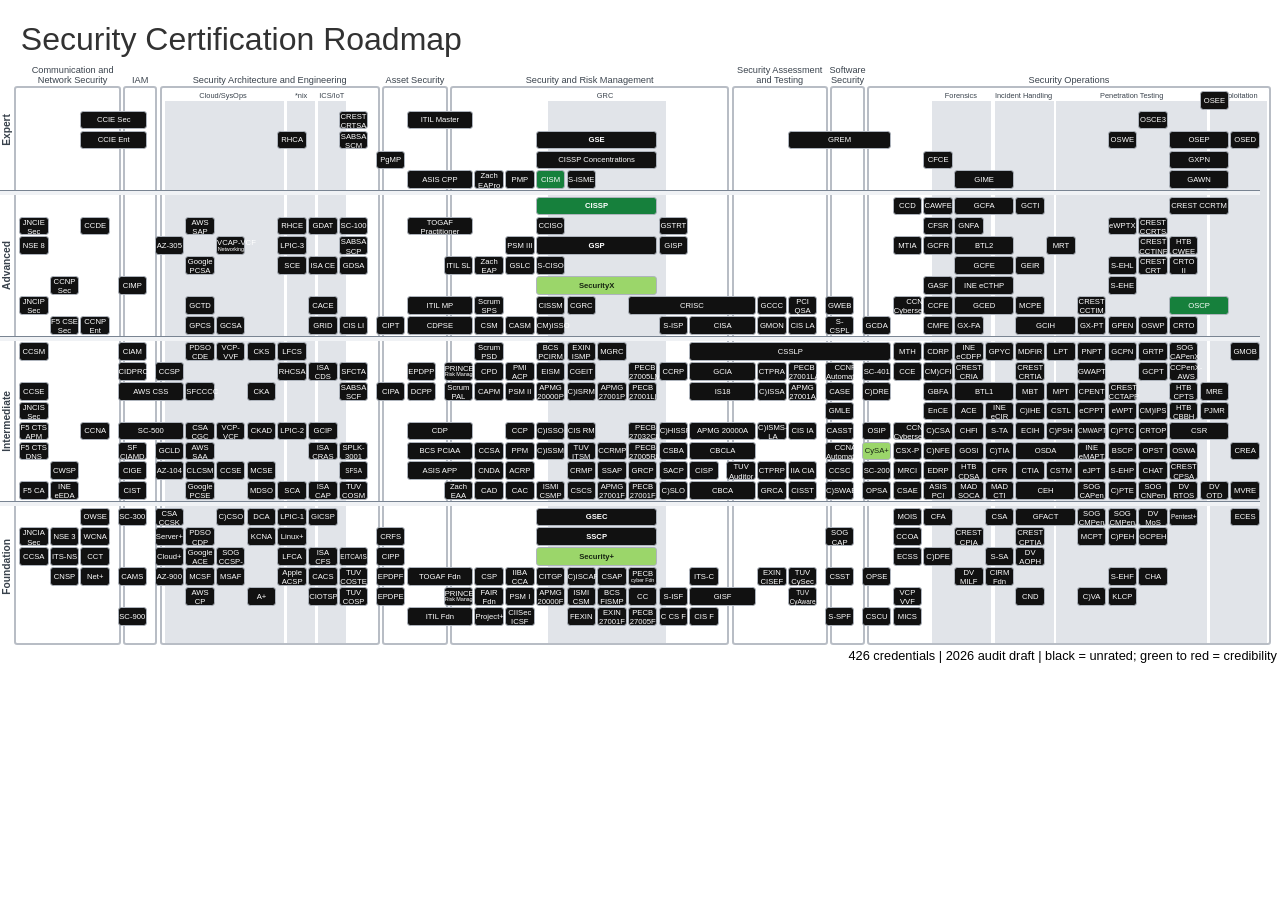
==== commit 47f26b9f: "Sync certification audit lifecycle and pricing into roadmap" ====
--- a/index.html
+++ b/index.html
@@ -1106,8 +1106,8 @@
                     <div class="spacer"></div>
                     <a class="engineeritem1" href="https://www.crest-approved.org/examination/technical-security-architecture/index.html" tooltiptext="CREST Registered Technical Security Architect
 Credibility: not yet assessed
-Lifecycle: Unverified (legacy inventory)
-Acquisition price: not verified" tabindex="0" target="_blank"  style="background-color:#111111;color:#ffffff;" data-credential-id="SRC-003">CREST CRTSA</a>
+Lifecycle: Active
+Minimum verified acquisition: $2,300" tabindex="0" target="_blank"  style="background-color:#111111;color:#ffffff;" data-credential-id="SRC-003">CREST CRTSA</a>
                     <div class="spacer"></div>
                     <div class="spacer"></div>
                     <a class="mgmtitem2" href="https://www.axelos.com/certifications/itil-certifications/itil-master" tooltiptext="ITIL Master
@@ -1123,7 +1123,7 @@
                     <a class="redopsitem1" href="https://help.offensive-security.com/hc/en-us/articles/4403282452628-What-is-OSCE3-" tooltiptext="Offensive Security Certified Expert 3
 Credibility: not yet assessed
 Lifecycle: Active
-Acquisition price: not verified" tabindex="0" target="_blank"  style="background-color:#111111;color:#ffffff;" data-credential-id="SRC-005">OSCE3</a>
+Minimum verified acquisition: $5,247" tabindex="0" target="_blank"  style="background-color:#111111;color:#ffffff;" data-credential-id="SRC-005">OSCE3</a>
                     <div class="spacer"></div>
                     <div class="spacer"></div>
                     <div class="spacer"></div>
@@ -1140,8 +1140,8 @@
                     <div class="spacer"></div>
                     <a class="engineeritem1" href="https://www.vmware.com/education-services/certification/vcdx-dcv.html" tooltiptext="VMware Certified Design Expert in Datacenter Virtualization
 Credibility: not yet assessed
-Lifecycle: Unverified (legacy inventory)
-Acquisition price: not verified" tabindex="0" target="_blank"  style="background-color:#111111;color:#ffffff;" data-credential-id="SRC-007">VCDX DCV</a>
+Lifecycle: Archived (removed from audit)
+Acquisition price: not verified" tabindex="-1" target="_blank"  style="background-color:#111111;color:#ffffff;visibility:hidden;pointer-events:none;" data-credential-id="SRC-007">VCDX DCV</a>
                     <div class="spacer"></div>
                     <a class="engineeritem1" href="https://www.redhat.com/en/services/certification/rhca" tooltiptext="Red Hat Certified Architect
 Credibility: not yet assessed
@@ -1174,16 +1174,16 @@
                     <a class="redopsitem1" href="https://www.offensive-security.com/awae-oswe/" tooltiptext="Offensive Security Web Expert
 Credibility: not yet assessed
 Lifecycle: Active
-Acquisition price: not verified" tabindex="0" target="_blank"  style="background-color:#111111;color:#ffffff;" data-credential-id="SRC-012">OSWE</a>
+Minimum verified acquisition: $1,749" tabindex="0" target="_blank"  style="background-color:#111111;color:#ffffff;" data-credential-id="SRC-012">OSWE</a>
                     <div class="spacer"></div>
                     <a class="redopsitem2" href="https://www.offensive-security.com/pen300-osep/" tooltipright="Offensive Security Experienced Penetration Tester
 Credibility: not yet assessed
 Lifecycle: Active
-Acquisition price: not verified" tabindex="0" target="_blank"  style="background-color:#111111;color:#ffffff;" data-credential-id="SRC-013">OSEP</a>
+Minimum verified acquisition: $1,749" tabindex="0" target="_blank"  style="background-color:#111111;color:#ffffff;" data-credential-id="SRC-013">OSEP</a>
                     <a class="redopsitem1" href="https://www.offensive-security.com/exp301-osed/" tooltipright="Offensive Security Exploit Developer
 Credibility: not yet assessed
 Lifecycle: Active
-Acquisition price: not verified" tabindex="0" target="_blank"  style="background-color:#111111;color:#ffffff;" data-credential-id="SRC-014">OSED</a>
+Minimum verified acquisition: $1,749" tabindex="0" target="_blank"  style="background-color:#111111;color:#ffffff;" data-credential-id="SRC-014">OSED</a>
                     <!-- Row 5 -->
                     <div class="spacer"></div>
                     <div class="spacer10"></div>
@@ -1194,7 +1194,7 @@
                     <a class="mgmtitem1" href="https://www.pmi.org/certifications/types/program-management-pgmp" tooltiptext="PMI Program Management Professional
 Credibility: not yet assessed
 Lifecycle: Active
-Acquisition price: not verified" tabindex="0" target="_blank"  style="background-color:#111111;color:#ffffff;" data-credential-id="SRC-015">PgMP</a>
+Minimum verified acquisition: $1,000" tabindex="0" target="_blank"  style="background-color:#111111;color:#ffffff;" data-credential-id="SRC-015">PgMP</a>
                     <div class="spacer"></div>
                     <div class="spacer"></div>
                     <div class="spacer"></div>
@@ -1202,8 +1202,8 @@
                     <div class="spacer"></div>
                     <a class="mgmtitem4x" href="https://www.isc2.org/certifications" tooltiptext="ISC2 ISSAP / ISSEP / ISSMP advanced certifications
 Credibility: not yet assessed
-Lifecycle: Active (renamed)
-Acquisition price: not verified" tabindex="0" target="_blank"  style="background-color:#111111;color:#ffffff;" data-credential-id="SRC-016"><b>ISSAP / ISSEP / ISSMP</b></a>
+Lifecycle: Active
+Minimum verified acquisition: $599" tabindex="0" target="_blank"  style="background-color:#111111;color:#ffffff;" data-credential-id="SRC-016">CISSP Concentrations</a>
                     <div class="spacer"></div>
                     <a class="mgmtitem1" href="https://www.ncsc.gov.uk/information/about-certified-professional-scheme" tooltiptext="NCSC Certified Cybersecurity Professional - Lead Practitioner
 Credibility: not yet assessed
@@ -1234,8 +1234,8 @@
                     <div class="spacer"></div>
                     <a class="engineeritem1" href="https://www.vmware.com/education-services/certification/vcap-dcv-design.html" tooltiptext="VMware Certified Implementation Expert in Datacenter Virtualization
 Credibility: not yet assessed
-Lifecycle: Unverified (legacy inventory)
-Acquisition price: not verified" tabindex="0" target="_blank"  style="background-color:#111111;color:#ffffff;" data-credential-id="SRC-020">VCIX DCV</a>
+Lifecycle: Archived (removed from audit)
+Acquisition price: not verified" tabindex="-1" target="_blank"  style="background-color:#111111;color:#ffffff;visibility:hidden;pointer-events:none;" data-credential-id="SRC-020">VCIX DCV</a>
                     <div class="spacer"></div>
                     <div class="spacer"></div>
                     <div class="spacer"></div>
@@ -1245,7 +1245,7 @@
                     <a class="assetitem2" href="https://www.asisonline.org/certification/certified-protection-professional-cpp/" tooltiptext="ASIS Certified Protection Professional
 Credibility: not yet assessed
 Lifecycle: Active
-Acquisition price: not verified" tabindex="0" target="_blank"  style="background-color:#111111;color:#ffffff;" data-credential-id="SRC-021">ASIS CPP</a>
+Minimum verified acquisition: $910" tabindex="0" target="_blank"  style="background-color:#111111;color:#ffffff;" data-credential-id="SRC-021">ASIS CPP</a>
                     <a class="mgmtitem1" href="https://www.zachman.com/certification/what-we-certify/enterprise-architect" tooltiptext="Zachman Enterprise Architect Professional (Level 3)
 Credibility: not yet assessed
 Lifecycle: Active
@@ -1253,7 +1253,7 @@
                     <a class="mgmtitem1" href="https://www.pmi.org/certifications/project-management-pmp" tooltiptext="PMI Project Management Professional
 Credibility: not yet assessed
 Lifecycle: Active
-Acquisition price: not verified" tabindex="0" target="_blank"  style="background-color:#111111;color:#ffffff;" data-credential-id="SRC-023">PMP</a>
+Minimum verified acquisition: $655" tabindex="0" target="_blank"  style="background-color:#111111;color:#ffffff;" data-credential-id="SRC-023">PMP</a>
                     <a class="mgmtitem1" href="https://www.isaca.org/credentialing/cism" tooltiptext="Certified Information Security Manager
 Credibility: 82/100 (provisional)
 Lifecycle: Active
@@ -1276,8 +1276,8 @@
 		    <div class="spacer"></div>
                     <a class="blueopsitem1" href="https://www.csiac.org/certification/cybersecurity-forensic-analyst-csfa-certification/" tooltiptext="CSIAC CyberSecurity Forensic Analyst
 Credibility: not yet assessed
-Lifecycle: Unverified (legacy inventory)
-Acquisition price: not verified" tabindex="0" target="_blank"  style="background-color:#111111;color:#ffffff;" data-credential-id="SRC-027">CSFA</a>
+Lifecycle: Archived (removed from audit)
+Acquisition price: not verified" tabindex="-1" target="_blank"  style="background-color:#111111;color:#ffffff;visibility:hidden;pointer-events:none;" data-credential-id="SRC-027">CSFA</a>
                     <a class="blueopsitem2" href="https://www.giac.org/certifications/ios-macos-examiner-gime/" tooltiptext="GIAC iOS and MacOS Examiner
 Credibility: not yet assessed
 Lifecycle: Active
@@ -1311,8 +1311,8 @@
                     <div class="spacer5"></div>
                     <a class="blueopsitem1" href="https://cyberdefenders.org/certifications/certified-cyberdefender-level2/" tooltiptext="Certified CyberDefender Level 2
 Credibility: not yet assessed
-Lifecycle: Active (renamed)
-Acquisition price: not verified" tabindex="0" target="_blank" style="background-color:#111111;color:#ffffff;" data-credential-id="SRC-031">CCDL2</a>
+Lifecycle: Active
+Minimum verified acquisition: $1,499" tabindex="0" target="_blank" style="background-color:#111111;color:#ffffff;" data-credential-id="SRC-031">CCD</a>
                     <a class="blueopsitem1" href="https://www.iacis.com/certification/cawfe/" tooltiptext="IACIS Certified Advanced Windows Forensic Examiner
 Credibility: not yet assessed
 Lifecycle: Active
@@ -1331,7 +1331,7 @@
                     <div class="spacer"></div>
                     <a class="redopsitem2" href="https://www.crest-approved.org/skills-certifications-careers/crest-certifications/" tooltipright="CREST Certified Red Team Manager
 Credibility: not yet assessed
-Lifecycle: Active (renamed)
+Lifecycle: Active
 Acquisition price: not verified" tabindex="0" target="_blank"  style="background-color:#111111;color:#ffffff;" data-credential-id="SRC-035">CREST CCRTM</a>
                     <div class="spacer"></div>
                     <!-- Row 8 -->
@@ -1339,7 +1339,7 @@
                     <a class="networkitem1" href="https://www.juniper.net/us/en/training/certification/certification-tracks/junos-security-track/?tab=jnciesec" tooltipleft="Juniper Networks Certified Internet Expert, Security
 Credibility: not yet assessed
 Lifecycle: Active
-Acquisition price: not verified" tabindex="0" target="_blank"  style="background-color:#111111;color:#ffffff;" data-credential-id="SRC-036">JNCIE Sec</a>
+Minimum verified acquisition: $2,500" tabindex="0" target="_blank"  style="background-color:#111111;color:#ffffff;" data-credential-id="SRC-036">JNCIE Sec</a>
                     <div class="spacer"></div>
                     <a class="networkitem1" href="https://www.cisco.com/c/en/us/training-events/training-certifications/certifications/expert/ccde.html" tooltiptext="Cisco Certified Design Expert
 Credibility: not yet assessed
@@ -1369,10 +1369,10 @@
 Minimum verified acquisition: $330" tabindex="0" target="_blank"  style="background-color:#111111;color:#ffffff;" data-credential-id="SRC-041">SC-100</a>
                     <div class="spacer"></div>
                     <div class="spacer"></div>
-                    <a class="mgmtitem2" href="https://www.opengroup.org/certifications/togaf" tooltiptext="OpenGroup TOGAF Certified
-Credibility: not yet assessed
-Lifecycle: Unverified (legacy inventory)
-Acquisition price: not verified" tabindex="0" target="_blank"  style="background-color:#111111;color:#ffffff;" data-credential-id="SRC-042">TOGAF</a>
+                    <a class="mgmtitem2" href="https://www.opengroup.org/certifications/togaf" tooltiptext="TOGAF Enterprise Architecture Practitioner
+Credibility: not yet assessed
+Lifecycle: Active
+Minimum verified acquisition: $610" tabindex="0" target="_blank"  style="background-color:#111111;color:#ffffff;" data-credential-id="SRC-042">TOGAF Practitioner</a>
                     <div class="spacer"></div>
                     <div class="spacer"></div>
                     <a class="mgmtitem1" href="https://ciso.eccouncil.org/cciso-certification/" tooltiptext="EC Council Certified Information Security Officer
@@ -1416,35 +1416,35 @@
                     <a class="redopsitem1" href="https://elearnsecurity.com/product/ewptxv2-certification/" tooltiptext="eLearnSecurity Web Application Penetration Tester eXtreme
 Credibility: not yet assessed
 Lifecycle: Active
-Acquisition price: not verified" tabindex="0" target="_blank"  style="background-color:#111111;color:#ffffff;" data-credential-id="SRC-050">eWPTX</a>
-                    <a class="redopsitem1 audit-two-line" href="https://www.crest-approved.org/skills-certifications-careers/crest-certifications/" tooltiptext="CREST Certified Red Team Specialist
-Credibility: not yet assessed
-Lifecycle: Active (renamed)
-Acquisition price: not verified" tabindex="0" target="_blank"  style="background-color:#111111;color:#ffffff;" data-credential-id="SRC-051"><span class="audit-label-head">CREST</span><span class="audit-label-tail">CCRTS</span></a>
+Minimum verified acquisition: $799" tabindex="0" target="_blank"  style="background-color:#111111;color:#ffffff;" data-credential-id="SRC-050">eWPTX</a>
+                    <a class="redopsitem1" href="https://www.crest-approved.org/skills-certifications-careers/crest-certifications/" tooltiptext="CREST Certified Red Team Specialist
+Credibility: not yet assessed
+Lifecycle: Active
+Acquisition price: not verified" tabindex="0" target="_blank"  style="background-color:#111111;color:#ffffff;" data-credential-id="SRC-051">CREST CCRTS</a>
                     <div class="spacer"></div>
                     <div class="spacer"></div>
                     <div class="spacer"></div>
                     <!-- Row 9 -->
                     <div class="spacer"></div>
-                    <a class="networkitem1" href="https://helpdesk.training.fortinet.com/support/solutions/articles/73000665774-what-will-happen-to-my-existing-certifications-and-which-new-certification-will-i-receive-on-july-15" tooltipleft="Fortinet NSE 8
-Credibility: not yet assessed
-Lifecycle: Active (renamed)
-Acquisition price: not verified" tabindex="0" target="_blank"  style="background-color:#111111;color:#ffffff;" data-credential-id="SRC-052">NSE 8</a>
+                    <a class="networkitem1" href="https://helpdesk.training.fortinet.com/support/solutions/articles/73000665774-what-will-happen-to-my-existing-certifications-and-which-new-certification-will-i-receive-on-july-15" tooltipleft="Fortinet NSE 8 in Cybersecurity (Cybersecurity Expert)
+Credibility: not yet assessed
+Lifecycle: Active
+Minimum verified acquisition: $2,520" tabindex="0" target="_blank"  style="background-color:#111111;color:#ffffff;" data-credential-id="SRC-052">NSE 8</a>
                     <div class="spacer5"></div>
                     <a class="engineeritem1" href="https://docs.microsoft.com/en-us/learn/certifications/azure-solutions-architect?wt.mc_id=learningredirect_certs-web-wwl" tooltiptext="Microsoft Azure Solutions Architect Expert
 Credibility: not yet assessed
 Lifecycle: Active
 Minimum verified acquisition: $330" tabindex="0" target="_blank"  style="background-color:#111111;color:#ffffff;" data-credential-id="SRC-053">AZ-305</a>
                     <div class="spacer"></div>
-                    <a class="engineeritem1" href="https://www.vmware.com/education-services/certification/vcap-nv-deploy.html" tooltiptext="VMware Certified Implementation Expert in Network Virtualization
-Credibility: not yet assessed
-Lifecycle: Unverified (legacy inventory)
-Acquisition price: not verified" tabindex="0" target="_blank"  style="background-color:#111111;color:#ffffff;" data-credential-id="SRC-054">VCIX NV</a>
+                    <a class="engineeritem1 audit-two-line" href="https://blogs.vmware.com/cloud-foundation/2026/08/12/level-up-learning-and-certification-highlights-at-vmware-explore-2026/" tooltiptext="VMware Certified Advanced Professional – VMware Cloud Foundation Networking
+Credibility: not yet assessed
+Lifecycle: Active
+Minimum verified acquisition: $250" tabindex="0" target="_blank"  style="background-color:#111111;color:#ffffff;" data-credential-id="SRC-054"><span class="audit-label-head">VCAP-VCF</span><span class="audit-label-tail">Networking</span></a>
                     <div class="spacer"></div>
                     <a class="engineeritem1" href="https://www.lpi.org/our-certifications/lpic-3-303-overview" tooltiptext="Linux Professional Institute Certified: 303 Security
 Credibility: not yet assessed
 Lifecycle: Active
-Acquisition price: not verified" tabindex="0" target="_blank"  style="background-color:#111111;color:#ffffff;" data-credential-id="SRC-055">LPIC-3</a>
+Minimum verified acquisition: $200" tabindex="0" target="_blank"  style="background-color:#111111;color:#ffffff;" data-credential-id="SRC-055">LPIC-3</a>
                     <div class="spacer"></div>
                     <a class="engineeritem1" href="https://sabsa.org/certification/" tooltiptext="SABSA Chartered Security Architect - Practitioner Certificate
 Credibility: not yet assessed
@@ -1492,14 +1492,14 @@
 Minimum verified acquisition: $699" tabindex="0" target="_blank" style="background-color:#111111;color:#ffffff;" data-credential-id="SRC-063">MRT</a>
                     <div class="spacer"></div>
                     <div class="spacer"></div>
-                    <a class="redopsitem1 audit-two-line" href="hhttps://www.crest-approved.org/certification-careers/crest-certifications/crest-certified-infrastructure-tester" tooltiptext="CREST Certified Infrastructure Tester
-Credibility: not yet assessed
-Lifecycle: Active
-Acquisition price: not verified" tabindex="0" target="_blank"  style="background-color:#111111;color:#ffffff;" data-credential-id="SRC-064"><span class="audit-label-head">CREST</span><span class="audit-label-tail">CCTINF</span></a>
+                    <a class="redopsitem1" href="hhttps://www.crest-approved.org/certification-careers/crest-certifications/crest-certified-infrastructure-tester" tooltiptext="CREST Certified Infrastructure Tester
+Credibility: not yet assessed
+Lifecycle: Active
+Acquisition price: not verified" tabindex="0" target="_blank"  style="background-color:#111111;color:#ffffff;" data-credential-id="SRC-064">CREST CCTINF</a>
                     <a class="redopsitem1" href="https://academy.hackthebox.com/preview/certifications/htb-certified-web-exploitation-expert" tooltiptext="Hack the Box Certified Web Exploitation Expert
 Credibility: not yet assessed
 Lifecycle: Active
-Acquisition price: not verified" tabindex="0" target="_blank"  style="background-color:#111111;color:#ffffff;" data-credential-id="SRC-065">HTB CWEE</a>
+Minimum verified acquisition: $445" tabindex="0" target="_blank"  style="background-color:#111111;color:#ffffff;" data-credential-id="SRC-065">HTB CWEE</a>
                     <div class="spacer"></div>
                     <div class="spacer"></div>
                     <!-- Row 10 -->
@@ -1516,7 +1516,7 @@
                     <a class="engineeritem1" href="https://www.suse.com/training/exam/sce-sles-15/" tooltiptext="SUSE Certified Engineer
 Credibility: not yet assessed
 Lifecycle: Active
-Acquisition price: not verified" tabindex="0" target="_blank"  style="background-color:#111111;color:#ffffff;" data-credential-id="SRC-067">SCE</a>
+Minimum verified acquisition: $344" tabindex="0" target="_blank"  style="background-color:#111111;color:#ffffff;" data-credential-id="SRC-067">SCE</a>
                     <a class="engineeritem1" href="https://www.isa.org/training-and-certifications/isa-certification/isa99iec-62443/isa99iec-62443-cybersecurity-certificate-programs/" tooltiptext="ISA Cybersecurity Expert
 Credibility: not yet assessed
 Lifecycle: Active
@@ -1561,12 +1561,12 @@
 Minimum verified acquisition: $999" tabindex="0" target="_blank"  style="background-color:#111111;color:#ffffff;" data-credential-id="SRC-075">GEIR</a>
                     <a class="redopsitem1" href="https://www.pentesteracademy.com/gcb" tooltiptext="Pentester Academy Certified Enterprise Security Specialist
 Credibility: not yet assessed
-Lifecycle: Unverified (legacy inventory)
-Acquisition price: not verified" tabindex="0" target="_blank"  style="background-color:#111111;color:#ffffff;" data-credential-id="SRC-076">PACES</a>
+Lifecycle: Archived (removed from audit)
+Acquisition price: not verified" tabindex="-1" target="_blank"  style="background-color:#111111;color:#ffffff;visibility:hidden;pointer-events:none;" data-credential-id="SRC-076">PACES</a>
                     <div class="spacer"></div>
                     <a class="redopsitem1" href="https://www.dnv.com/training/path-ethical-hacking/" tooltiptext="SECO Ethical Hacking Leader
 Credibility: not yet assessed
-Lifecycle: Active (renamed)
+Lifecycle: Active
 Acquisition price: not verified" tabindex="0" target="_blank"  style="background-color:#111111;color:#ffffff;" data-credential-id="SRC-077">S-EHL</a>
                     <a class="redopsitem1" href="https://www.crest-approved.org/certification-careers/crest-certifications/crest-registered-penetration-tester" tooltiptext="CREST Registered Penetration Tester
 Credibility: not yet assessed
@@ -1574,12 +1574,12 @@
 Acquisition price: not verified" tabindex="0" target="_blank"  style="background-color:#111111;color:#ffffff;" data-credential-id="SRC-078">CREST CRT</a>
                     <a class="redopsitem1" href="https://training.zeropointsecurity.co.uk/pages/exams" tooltiptext="Zero-Point Security Red Team Lead
 Credibility: not yet assessed
-Lifecycle: Active (renamed)
-Acquisition price: not verified" tabindex="0" target="_blank"  style="background-color:#111111;color:#ffffff;" data-credential-id="SRC-079">CRTL</a>
+Lifecycle: Active
+Acquisition price: not verified" tabindex="0" target="_blank"  style="background-color:#111111;color:#ffffff;" data-credential-id="SRC-079">CRTO II</a>
                     <a class="redopsitem1" href="https://www.mosse-institute.com/certifications/mcd-certified-code-deobfuscation-specialist.html" tooltipright="Mosse Institute Certified Code Deobfuscation Specialist Certification
 Credibility: not yet assessed
-Lifecycle: Unverified (legacy inventory)
-Acquisition price: not verified" tabindex="0" target="_blank" style="background-color:#111111;color:#ffffff;" data-credential-id="SRC-080">MCD</a>
+Lifecycle: Archived (removed from audit)
+Acquisition price: not verified" tabindex="-1" target="_blank" style="background-color:#111111;color:#ffffff;visibility:hidden;pointer-events:none;" data-credential-id="SRC-080">MCD</a>
                     <div class="spacer"></div>
                     <!-- Row 11 -->
                     <div class="spacer"></div>
@@ -1593,17 +1593,17 @@
                     <a class="iamitem1" href="https://www.identitymanagementinstitute.org/cimp/" tooltiptext="Identify Management Institute Certified Identity Management Professional
 Credibility: not yet assessed
 Lifecycle: Active
-Acquisition price: not verified" tabindex="0" target="_blank"  style="background-color:#111111;color:#ffffff;" data-credential-id="SRC-082">CIMP</a>
-                    <div class="spacer"></div>
-                    <div class="spacer"></div>
-                    <div class="spacer5"></div>
-                    <div class="spacer5"></div>
-                    <div class="spacer"></div>
-                    <div class="spacer"></div>
-                    <div class="spacer"></div>
-                    <a class="mgmtitem4x" href="https://www.comptia.org/en-us/certifications/securityx/" tooltiptext="CompTIA SecurityX
+Minimum verified acquisition: $390" tabindex="0" target="_blank"  style="background-color:#111111;color:#ffffff;" data-credential-id="SRC-082">CIMP</a>
+                    <div class="spacer"></div>
+                    <div class="spacer"></div>
+                    <div class="spacer5"></div>
+                    <div class="spacer5"></div>
+                    <div class="spacer"></div>
+                    <div class="spacer"></div>
+                    <div class="spacer"></div>
+                    <a class="mgmtitem4x" href="https://www.comptia.org/certifications/comptia-advanced-security-practitioner" tooltiptext="CompTIA SecurityX
 Credibility: 76/100 (provisional)
-Lifecycle: Active (renamed)
+Lifecycle: Active
 Acquisition price: not verified" tabindex="0" target="_blank"  style="background-color:#9bd66a;color:#172412;" data-credential-id="SRC-083"><b>SecurityX</b></a>
                     <div class="spacer5"></div>
                     <div class="spacer5"></div>
@@ -1612,16 +1612,16 @@
 Credibility: not yet assessed
 Lifecycle: Active
 Minimum verified acquisition: $999" tabindex="0" target="_blank"  style="background-color:#111111;color:#ffffff;" data-credential-id="SRC-084">GASF</a>
-                    <a class="blueopsitem2" href="https://security.ine.com/certifications/ecthp-certification/" tooltiptext="eLearnSecurity Certified Threat Hunting Professional
-Credibility: not yet assessed
-Lifecycle: Active
-Acquisition price: not verified" tabindex="0" target="_blank"  style="background-color:#111111;color:#ffffff;" data-credential-id="SRC-085">eCTHP</a>
+                    <a class="blueopsitem2" href="https://security.ine.com/certifications/ecthp-certification/" tooltiptext="INE Threat Hunting Professional (eCTHP)
+Credibility: not yet assessed
+Lifecycle: Active
+Minimum verified acquisition: $799" tabindex="0" target="_blank"  style="background-color:#111111;color:#ffffff;" data-credential-id="SRC-085">INE eCTHP</a>
                     <div class="spacer"></div>
 		    <div class="spacer"></div>
                     <div class="spacer"></div>
                     <a class="redopsitem1" href="https://www.seco-institute.org/certifications/ethical-hacking-certification-track/" tooltiptext="SECO Ethical Hacker Expert
 Credibility: not yet assessed
-Lifecycle: Unverified (legacy inventory)
+Lifecycle: Active
 Acquisition price: not verified" tabindex="0" target="_blank"  style="background-color:#111111;color:#ffffff;" data-credential-id="SRC-086">S-EHE</a>
                     <div class="spacer"></div>
                     <div class="spacer"></div>
@@ -1632,7 +1632,7 @@
                     <a class="networkitem1" href="https://www.juniper.net/us/en/training/certification/certification-tracks/junos-security-track/?tab=jncip-sec" tooltipleft="Juniper Networks Certified Internet Professional, Security
 Credibility: not yet assessed
 Lifecycle: Active
-Acquisition price: not verified" tabindex="0" target="_blank"  style="background-color:#111111;color:#ffffff;" data-credential-id="SRC-087">JNCIP Sec</a>
+Minimum verified acquisition: $900" tabindex="0" target="_blank"  style="background-color:#111111;color:#ffffff;" data-credential-id="SRC-087">JNCIP Sec</a>
                     <a class="networkitem1" href="https://www.paloaltonetworks.com/services/education/certification#pcnse" tooltipleft="Palo Alto Networks Certified Network Security Engineer
 Credibility: not yet assessed
 Lifecycle: Retired
@@ -1705,10 +1705,10 @@
 Minimum verified acquisition: $999" tabindex="0" target="_blank"  style="background-color:#111111;color:#ffffff;" data-credential-id="SRC-102">GWEB</a>
                     <div class="spacer"></div>
                     <div class="spacer"></div>
-                    <a class="blueopsitem1 audit-two-line" href="https://blogs.cisco.com/learning/lead-the-ai-era-meet-learn-with-cisco-at-cisco-live-amsterdam-2026" tooltiptext="Cisco Certified Network Professional Cybersecurity
-Credibility: not yet assessed
-Lifecycle: Active (renamed)
-Acquisition price: not verified" tabindex="0" target="_blank"  style="background-color:#111111;color:#ffffff;" data-credential-id="SRC-103"><span class="audit-label-head">CCNP</span><span class="audit-label-tail">Cyber</span></a>
+                    <a class="blueopsitem1" href="https://blogs.cisco.com/learning/lead-the-ai-era-meet-learn-with-cisco-at-cisco-live-amsterdam-2026" tooltiptext="Cisco Certified Network Professional Cybersecurity
+Credibility: not yet assessed
+Lifecycle: Active
+Minimum verified acquisition: $700" tabindex="0" target="_blank"  style="background-color:#111111;color:#ffffff;" data-credential-id="SRC-103">CCNP Cybersecurity</a>
                     <a class="blueopsitem1" href="https://app.infosecinstitute.com/portal/courses/a0t1A000009H5RcQAK" tooltiptext="Infosec Institute Certified Computer Forensics Examiner
 Credibility: not yet assessed
 Lifecycle: Active
@@ -1739,7 +1739,7 @@
                     <a class="networkitem1" href="https://view.ceros.com/f5/certification-roadmap/p/9?heightOverride=740" tooltipleft="F5 Big-IP Certified Solution Expert - Security
 Credibility: not yet assessed
 Lifecycle: Active
-Acquisition price: not verified" tabindex="0" target="_blank"  style="background-color:#111111;color:#ffffff;" data-credential-id="SRC-109">F5 CSE Sec</a>
+Minimum verified acquisition: $610" tabindex="0" target="_blank"  style="background-color:#111111;color:#ffffff;" data-credential-id="SRC-109">F5 CSE Sec</a>
                     <a class="networkitem1" href="https://www.cisco.com/c/en/us/training-events/training-certifications/certifications/professional/ccnp-enterprise.html" tooltipleft="Cisco Certified Network Professional - Enterprise
 Credibility: not yet assessed
 Lifecycle: Active
@@ -1774,7 +1774,7 @@
                     <a class="assetitem1" href="https://iapp.org/certify/cipt/" tooltiptext="IAPP Certified Information Privacy Technologist
 Credibility: not yet assessed
 Lifecycle: Active
-Acquisition price: not verified" tabindex="0" target="_blank"  style="background-color:#111111;color:#ffffff;" data-credential-id="SRC-117">CIPT</a>
+Minimum verified acquisition: $800" tabindex="0" target="_blank"  style="background-color:#111111;color:#ffffff;" data-credential-id="SRC-117">CIPT</a>
                     <a class="assetitem2" href="https://www.isaca.org/credentialing/certified-data-privacy-solutions-engineer" tooltiptext="ISACA Certified Data Privacy Solutions Engineer
 Credibility: not yet assessed
 Lifecycle: Active
@@ -1844,7 +1844,7 @@
                     <a class="redopsitem1" href="https://www.offensive-security.com/wifu-oswp/" tooltiptext="Offensive Security Wireless Professional
 Credibility: not yet assessed
 Lifecycle: Active
-Acquisition price: not verified" tabindex="0" target="_blank"  style="background-color:#111111;color:#ffffff;" data-credential-id="SRC-133">OSWP</a>
+Minimum verified acquisition: $899" tabindex="0" target="_blank"  style="background-color:#111111;color:#ffffff;" data-credential-id="SRC-133">OSWP</a>
                     <a class="redopsitem1" href="https://courses.zeropointsecurity.co.uk/courses/red-team-ops" tooltipright="Zero Point Security Certified Red Team Operator
 Credibility: not yet assessed
 Lifecycle: Active
@@ -1870,7 +1870,7 @@
                     <a class="iamitem1" href="https://www.identitymanagementinstitute.org/ciam/" tooltiptext="Identify Management Institute Certified Identify and Access Manager
 Credibility: not yet assessed
 Lifecycle: Active
-Acquisition price: not verified" tabindex="0" target="_blank"  style="background-color:#111111;color:#ffffff;" data-credential-id="SRC-138">CIAM</a>
+Minimum verified acquisition: $390" tabindex="0" target="_blank"  style="background-color:#111111;color:#ffffff;" data-credential-id="SRC-138">CIAM</a>
                     <div class="spacer"></div>
                     <a class="engineeritem1" href="https://training.fortinet.com/local/staticpage/view.php?page=fcss_security_operations" tooltiptext="Fortinet Certified Solution Specialist - Security Operations
 Credibility: not yet assessed
@@ -1879,11 +1879,11 @@
                     <a class="engineeritem1" href="https://www.practical-devsecops.com/certified-devsecops-expert" tooltiptext="PDSO Certified DevSecOps Expert
 Credibility: not yet assessed
 Lifecycle: Active
-Acquisition price: not verified" tabindex="0" target="_blank"  style="background-color:#111111;color:#ffffff;" data-credential-id="SRC-140">PDSO CDE</a>
-                    <a class="engineeritem1" href="https://www.vmware.com/education-services/certification/vcp-dcv.html" tooltiptext="VMware Certified Professional in Datacenter Virtualization
-Credibility: not yet assessed
-Lifecycle: Unverified (legacy inventory)
-Acquisition price: not verified" tabindex="0" target="_blank"  style="background-color:#111111;color:#ffffff;" data-credential-id="SRC-141">VCP DCV</a>
+Minimum verified acquisition: $1,019.15" tabindex="0" target="_blank"  style="background-color:#111111;color:#ffffff;" data-credential-id="SRC-140">PDSO CDE</a>
+                    <a class="engineeritem1" href="https://www.vmware.com/education-services/certification/vcp-dcv.html" tooltiptext="VMware Certified Professional – VMware vSphere Foundation Administrator
+Credibility: not yet assessed
+Lifecycle: Active
+Minimum verified acquisition: $250" tabindex="0" target="_blank"  style="background-color:#111111;color:#ffffff;" data-credential-id="SRC-141">VCP-VVF</a>
                      <a class="engineeritem1" href="https://www.cncf.io/certification/cks/" tooltiptext="Cloud Native Computing Foundation Certified Kubernetes Security Specialist
 Credibility: not yet assessed
 Lifecycle: Active
@@ -1898,8 +1898,8 @@
 Acquisition price: not verified" tabindex="-1" target="_blank"  style="visibility:hidden;pointer-events:none;background-color:#111111;color:#ffffff;" data-credential-id="SRC-144">FCSS OT</a>
                     <a class="engineeritem4" href="https://app.infosecinstitute.com/portal/courses/a0tC0000000Fp4JIAS" tooltiptext="Infosec Institute Certified SCADA Security Architect
 Credibility: not yet assessed
-Lifecycle: Unverified (legacy inventory)
-Acquisition price: not verified" tabindex="0" target="_blank"  style="background-color:#111111;color:#ffffff;" data-credential-id="SRC-145">CSSA</a>
+Lifecycle: Archived (removed from audit)
+Acquisition price: not verified" tabindex="-1" target="_blank"  style="background-color:#111111;color:#ffffff;visibility:hidden;pointer-events:none;" data-credential-id="SRC-145">CSSA</a>
                     <a class="mgmtitem1" href="https://www.scrum.org/professional-scrum-developer-certification" tooltiptext="Scrum Professional Scrum Developer
 Credibility: not yet assessed
 Lifecycle: Active
@@ -1912,11 +1912,11 @@
 Credibility: not yet assessed
 Lifecycle: Active
 Acquisition price: not verified" tabindex="0" target="_blank"  style="background-color:#111111;color:#ffffff;" data-credential-id="SRC-148">BCS PCIRM</a>
-                    <a class="mgmtitem1" href="https://www.exin.com/certifications/information-security-management-professional-based-isoiec-27001-exam" tooltiptext="EXIN Information Security Management Professional
-Credibility: not yet assessed
-Lifecycle: Active
-Acquisition price: not verified" tabindex="0" target="_blank"  style="background-color:#111111;color:#ffffff;" data-credential-id="SRC-149">PEXIN ISM</a>
-                    <a class="mgmtitem1" href="https://www.mosse-institute.com/certifications/mgrc-certified-grc-practitioner.html" tooltiptext="Mosse Institute Certified GRC Expert Certification
+                    <a class="mgmtitem1" href="https://www.exin.com/certifications/information-security-management-professional-based-isoiec-27001-exam" tooltiptext="EXIN Information Security Management Professional based on ISO/IEC 27001
+Credibility: not yet assessed
+Lifecycle: Active
+Acquisition price: not verified" tabindex="0" target="_blank"  style="background-color:#111111;color:#ffffff;" data-credential-id="SRC-149">EXIN ISMP</a>
+                    <a class="mgmtitem1" href="https://www.mosse-institute.com/certifications/mgrc-certified-grc-practitioner.html" tooltiptext="MCSI Certified GRC Expert
 Credibility: not yet assessed
 Lifecycle: Active
 Minimum verified acquisition: $595" tabindex="0" target="_blank" style="background-color:#111111;color:#ffffff;" data-credential-id="SRC-150">MGRC</a>
@@ -1934,10 +1934,10 @@
 Credibility: not yet assessed
 Lifecycle: Active
 Acquisition price: not verified" tabindex="0" target="_blank"  style="background-color:#111111;color:#ffffff;" data-credential-id="SRC-153">CDRP</a>
-                    <a class="blueopsitem1" href="https://security.ine.com/certifications/ecdfp-certification/" tooltiptext="eLearnSecurity Certified Digital Forensics Professional
-Credibility: not yet assessed
-Lifecycle: Active
-Acquisition price: not verified" tabindex="0" target="_blank"  style="background-color:#111111;color:#ffffff;" data-credential-id="SRC-154">eCDFP</a>
+                    <a class="blueopsitem1" href="https://security.ine.com/certifications/ecdfp-certification/" tooltiptext="INE Digital Forensics Professional (eCDFP)
+Credibility: not yet assessed
+Lifecycle: Active
+Minimum verified acquisition: $799" tabindex="0" target="_blank"  style="background-color:#111111;color:#ffffff;" data-credential-id="SRC-154">INE eCDFP</a>
                     <a class="blueopsitem1" href="https://www.giac.org/certification/python-coder-gpyc" tooltiptext="GIAC Python Coder
 Credibility: not yet assessed
 Lifecycle: Active
@@ -1953,7 +1953,7 @@
                     <a class="redopsitem1" href="https://certifications.tcm-sec.com/pnpt/" tooltiptext="TCM Security Practical Network Penetration Tester
 Credibility: not yet assessed
 Lifecycle: Active
-Acquisition price: not verified" tabindex="0" target="_blank"  style="background-color:#111111;color:#ffffff;" data-credential-id="SRC-158">PNPT</a>
+Minimum verified acquisition: $399" tabindex="0" target="_blank"  style="background-color:#111111;color:#ffffff;" data-credential-id="SRC-158">PNPT</a>
                     <a class="redopsitem1" href="https://www.giac.org/certification/gcpn" tooltiptext="GIAC Cloud Penetration Tester
 Credibility: not yet assessed
 Lifecycle: Active
@@ -1965,7 +1965,7 @@
                     <a class="redopsitem1" href="https://secops.group/product/certified-appsec-pentesting-expert-capenx/" tooltiptext="The SecurityOps Group Certified AppSec Pentesting eXpert
 Credibility: not yet assessed
 Lifecycle: Active
-Acquisition price: not verified" tabindex="0" target="_blank"  style="background-color:#111111;color:#ffffff;" data-credential-id="SRC-161">SOG CAPenX</a>
+Minimum verified acquisition: $52" tabindex="0" target="_blank"  style="background-color:#111111;color:#ffffff;" data-credential-id="SRC-161">SOG CAPenX</a>
                     <div class="spacer"></div>
                     <a class="redopsitem1" href="https://www.giac.org/certification/mobile-device-security-analyst-gmob" tooltipright="GIAC Mobile Device Security Analyst
 Credibility: not yet assessed
@@ -1983,7 +1983,7 @@
                     <a class="iamitem1" href="https://idpro.org/cidpro/" tooltiptext="IDPro Certified Identity Professional
 Credibility: not yet assessed
 Lifecycle: Active
-Acquisition price: not verified" tabindex="0" target="_blank"  style="background-color:#111111;color:#ffffff;" data-credential-id="SRC-164">CIDPRO</a>
+Minimum verified acquisition: $750" tabindex="0" target="_blank"  style="background-color:#111111;color:#ffffff;" data-credential-id="SRC-164">CIDPRO</a>
                     <div class="spacer"></div>
                     <a class="engineeritem1" href="https://www.isc2.org/Certifications/CCSP" tooltiptext="(ISC)2 Certified Cloud Security Professional
 Credibility: not yet assessed
@@ -2009,18 +2009,18 @@
                     <a class="engineeritem1" href="https://trailhead.salesforce.com/help?article=Salesforce-Certified-Technical-Architect-Exam-Guide" tooltiptext="Salesforce Certified Technical Architect
 Credibility: not yet assessed
 Lifecycle: Active
-Acquisition price: not verified" tabindex="0" target="_blank" style="background-color:#111111;color:#ffffff;" data-credential-id="SRC-170">SFCTA</a>
-                    <div class="spacer"></div>
-                    <div class="spacer"></div>
-                    <a class="assetitem1 audit-two-line" href="https://www.exin.com/data-protection-security/exin-privacy-and-data-protection/exin-privacy-and-data-protection-professional/" tooltiptext="EXIN Privacy &amp; Data Protection Professional
-Credibility: not yet assessed
-Lifecycle: Active (renamed)
-Acquisition price: not verified" tabindex="0" target="_blank"  style="background-color:#111111;color:#ffffff;" data-credential-id="SRC-171"><span class="audit-label-head">EXIN</span><span class="audit-label-tail">PDPP</span></a>
-                    <div class="spacer"></div>
-                    <a class="mgmtitem1" href="https://www.axelos.com/certifications/propath/mor-risk-management/mor-4-practitioner" tooltiptext="Axelos M_o_R Practitioner Risk Management
-Credibility: not yet assessed
-Lifecycle: Active
-Acquisition price: not verified" tabindex="0" target="_blank"  style="background-color:#111111;color:#ffffff;" data-credential-id="SRC-172">M_o_R P</a>
+Minimum verified acquisition: $8,400" tabindex="0" target="_blank" style="background-color:#111111;color:#ffffff;" data-credential-id="SRC-170">SFCTA</a>
+                    <div class="spacer"></div>
+                    <div class="spacer"></div>
+                    <a class="assetitem1" href="https://www.exin.com/data-protection-security/exin-privacy-and-data-protection/exin-privacy-and-data-protection-professional/" tooltiptext="EXIN Privacy &amp; Data Protection Professional
+Credibility: not yet assessed
+Lifecycle: Active
+Acquisition price: not verified" tabindex="0" target="_blank"  style="background-color:#111111;color:#ffffff;" data-credential-id="SRC-171">EPDPP</a>
+                    <div class="spacer"></div>
+                    <a class="mgmtitem1 audit-two-line" href="https://www.axelos.com/certifications/propath/mor-risk-management/mor-4-practitioner" tooltiptext="PRINCE2 Risk Management Practitioner (M_o_R)
+Credibility: not yet assessed
+Lifecycle: Active
+Minimum verified acquisition: $675" tabindex="0" target="_blank"  style="background-color:#111111;color:#ffffff;" data-credential-id="SRC-172"><span class="audit-label-head">PRINCE2</span><span class="audit-label-tail">Risk Management Practitioner</span></a>
                     <a class="mgmtitem1" href="https://gaqm.org/certifications/project_management/cpd" tooltiptext="GAQM Certified Project Director
 Credibility: not yet assessed
 Lifecycle: Active
@@ -2028,7 +2028,7 @@
                     <a class="mgmtitem1" href="https://www.pmi.org/certifications/types/agile-acp" tooltiptext="PMI Agile Certified Practitioner
 Credibility: not yet assessed
 Lifecycle: Active
-Acquisition price: not verified" tabindex="0" target="_blank"  style="background-color:#111111;color:#ffffff;" data-credential-id="SRC-174">PMI ACP</a>
+Minimum verified acquisition: $495" tabindex="0" target="_blank"  style="background-color:#111111;color:#ffffff;" data-credential-id="SRC-174">PMI ACP</a>
                     <a class="mgmtitem1" href="https://ciso.eccouncil.org/cciso-certification/eism-program/" tooltiptext="EC Council Information Security Manager
 Credibility: not yet assessed
 Lifecycle: Active
@@ -2041,14 +2041,14 @@
 Credibility: not yet assessed
 Lifecycle: Retired
 Acquisition price: not verified" tabindex="-1" target="_blank"  style="visibility:hidden;pointer-events:none;background-color:#111111;color:#ffffff;" data-credential-id="SRC-177">EXIN 27001E</a>
-                    <a class="mgmtitem1 audit-two-line" href="https://pecb.com/en/education-and-certification-for-individuals/iso-iec-27005/iso-27005-lead-risk-manager" tooltiptext="PECB ISO/IEC 27005 Lead Risk Manager
-Credibility: not yet assessed
-Lifecycle: Active
-Acquisition price: not verified" tabindex="0" target="_blank"  style="background-color:#111111;color:#ffffff;" data-credential-id="SRC-178"><span class="audit-label-head">PECB</span><span class="audit-label-tail">27005LM</span></a>
+                    <a class="mgmtitem1" href="https://pecb.com/en/education-and-certification-for-individuals/iso-iec-27005/iso-27005-lead-risk-manager" tooltiptext="PECB ISO/IEC 27005 Lead Risk Manager
+Credibility: not yet assessed
+Lifecycle: Active
+Acquisition price: not verified" tabindex="0" target="_blank"  style="background-color:#111111;color:#ffffff;" data-credential-id="SRC-178">PECB 27005LM</a>
                     <a class="mgmtitem1" href="https://drii.org/certification/ccrp" tooltiptext="DRI Certified Cyber Resilience Professional
 Credibility: not yet assessed
 Lifecycle: Active
-Acquisition price: not verified" tabindex="0" target="_blank"  style="background-color:#111111;color:#ffffff;" data-credential-id="SRC-179">DCCRP</a>
+Acquisition price: not verified" tabindex="0" target="_blank"  style="background-color:#111111;color:#ffffff;" data-credential-id="SRC-179">CCRP</a>
                     <a class="testitem2" href="https://www.giac.org/certification/certified-intrusion-analyst-gcia" tooltiptext="GIAC Certified Intrusion Analyst
 Credibility: not yet assessed
 Lifecycle: Active
@@ -2056,16 +2056,16 @@
                     <a class="testitem1" href="https://sharedassessments.org/ctpra/" tooltiptext="Shared Assessment Certified Third-Party Risk Assessor
 Credibility: not yet assessed
 Lifecycle: Active
-Acquisition price: not verified" target="_blank" style="background-color:#111111;color:#ffffff;" data-credential-id="SRC-181">CTPRA</a> 
-                    <a class="testitem1 audit-two-line" href="https://pecb.com/en/education-and-certification-for-individuals/iso-iec-27001/iso-iec-27001-lead-auditor" tooltiptext="PECB ISO/IEC 27001 Lead Auditor
-Credibility: not yet assessed
-Lifecycle: Active
-Acquisition price: not verified" tabindex="0" target="_blank"  style="background-color:#111111;color:#ffffff;" data-credential-id="SRC-182"><span class="audit-label-head">PECB</span><span class="audit-label-tail">27001LA</span></a>
-                    <div class="spacer"></div>
-                    <a class="softwareitem1 audit-two-line" href="https://blogs.cisco.com/learning/lead-the-ai-era-meet-learn-with-cisco-at-cisco-live-amsterdam-2026" tooltiptext="Cisco Certified Network Professional Automation
-Credibility: not yet assessed
-Lifecycle: Active (renamed)
-Acquisition price: not verified" tabindex="0" target="_blank"  style="background-color:#111111;color:#ffffff;" data-credential-id="SRC-183"><span class="audit-label-head">CCNP</span><span class="audit-label-tail">Auto</span></a>
+Minimum verified acquisition: $995" target="_blank" style="background-color:#111111;color:#ffffff;" data-credential-id="SRC-181">CTPRA</a> 
+                    <a class="testitem1" href="https://pecb.com/en/education-and-certification-for-individuals/iso-iec-27001/iso-iec-27001-lead-auditor" tooltiptext="PECB ISO/IEC 27001 Lead Auditor
+Credibility: not yet assessed
+Lifecycle: Active
+Acquisition price: not verified" tabindex="0" target="_blank"  style="background-color:#111111;color:#ffffff;" data-credential-id="SRC-182">PECB 27001LA</a>
+                    <div class="spacer"></div>
+                    <a class="softwareitem1" href="https://blogs.cisco.com/learning/lead-the-ai-era-meet-learn-with-cisco-at-cisco-live-amsterdam-2026" tooltiptext="Cisco Certified Network Professional Automation
+Credibility: not yet assessed
+Lifecycle: Active
+Minimum verified acquisition: $700" tabindex="0" target="_blank"  style="background-color:#111111;color:#ffffff;" data-credential-id="SRC-183">CCNP Automation</a>
                      <div class="spacer"></div>
                      <a class="blueopsitem1" href="https://learn.microsoft.com/en-us/credentials/certifications/information-security-administrator/" tooltiptext="Microsoft Certified: Information Security Administrator Associate
 Credibility: not yet assessed
@@ -2075,10 +2075,10 @@
 Credibility: not yet assessed
 Lifecycle: Active
 Acquisition price: not verified" tabindex="0" target="_blank"  style="background-color:#111111;color:#ffffff;" data-credential-id="SRC-185">CCE</a>
-                    <a class="blueopsitem1" href="https://www.mile2.com/master-certifications/" tooltiptext="Mile2 Certified Master Digital Forensic Investigator
-Credibility: not yet assessed
-Lifecycle: Unverified (legacy inventory)
-Acquisition price: not verified" tabindex="0" target="_blank"  style="background-color:#111111;color:#ffffff;" data-credential-id="SRC-186">CM)DFI</a>
+                    <a class="blueopsitem1" href="https://www.mile2.com/master-certifications/" tooltiptext="Mile2 Certified Master Cyber Forensics Investigator
+Credibility: not yet assessed
+Lifecycle: Active
+Acquisition price: not verified" tabindex="0" target="_blank"  style="background-color:#111111;color:#ffffff;" data-credential-id="SRC-186">CM)CFI</a>
                     <a class="blueopsitem1" href="https://www.crest-approved.org/certification-careers/crest-certifications/crest-registered-intrusion-analyst" tooltiptext="CREST Registered Intrusion Analyst
 Credibility: not yet assessed
 Lifecycle: Active
@@ -2104,7 +2104,7 @@
                     <a class="redopsitem1" href="https://secops.group/product/certified-cloud-pentesting-expert/" tooltiptext="The SecurityOps Group Certified Cloud Pentesting eXpert-AWS
 Credibility: not yet assessed
 Lifecycle: Active
-Acquisition price: not verified" tabindex="0" target="_blank"  style="background-color:#111111;color:#ffffff;" data-credential-id="SRC-192">CCPenX-AWS</a>
+Minimum verified acquisition: $52" tabindex="0" target="_blank"  style="background-color:#111111;color:#ffffff;" data-credential-id="SRC-192">CCPenX-AWS</a>
                     <div class="spacer"></div>
                     <div class="spacer"></div>
                     <!-- Row 16 -->
@@ -2122,12 +2122,12 @@
 Minimum verified acquisition: $300" tabindex="0" target="_blank"  style="background-color:#111111;color:#ffffff;" data-credential-id="SRC-194">AWS CSS</a>
                     <a class="engineeritem1" href="https://trailhead.salesforce.com/credentials/experiencecloudconsultant" tooltiptext="Salesforce Certified Experience Cloud Consultant
 Credibility: not yet assessed
-Lifecycle: Active (renamed)
-Acquisition price: not verified" tabindex="0" target="_blank" style="background-color:#111111;color:#ffffff;" data-credential-id="SRC-195">SF ECC</a>
+Lifecycle: Active
+Minimum verified acquisition: $200" tabindex="0" target="_blank" style="background-color:#111111;color:#ffffff;" data-credential-id="SRC-195">SFCCCC</a>
                     <a class="engineeritem1" href="https://www.exin.com/certifications/ccc-professional-cloud-solution-architect-exam" tooltiptext="EXIN Professional Cloud Solution Architect
 Credibility: not yet assessed
-Lifecycle: Unverified (legacy inventory)
-Acquisition price: not verified" tabindex="0" target="_blank"  style="background-color:#111111;color:#ffffff;" data-credential-id="SRC-196">EXIN PCSA</a>
+Lifecycle: Archived (removed from audit)
+Acquisition price: not verified" tabindex="-1" target="_blank"  style="background-color:#111111;color:#ffffff;visibility:hidden;pointer-events:none;" data-credential-id="SRC-196">EXIN PCSA</a>
                     <a class="engineeritem1" href="https://www.cncf.io/certification/cka/" tooltiptext="Cloud Native Computing Foundation Certified Kubernetes Administrator
 Credibility: not yet assessed
 Lifecycle: Active
@@ -2135,17 +2135,17 @@
                     <div class="spacer"></div>
                     <a class="engineeritem1" href="https://www.tuv.com/landingpage/en/lp-certified-operational-technology-cybersecurity-professional-program/" tooltiptext="TUV Rheinland Certified Operational Technology Cybersecurity Professional (GERMAN)
 Credibility: not yet assessed
-Lifecycle: Unverified (legacy inventory)
-Acquisition price: not verified" tabindex="0" target="_blank"  style="background-color:#111111;color:#ffffff;" data-credential-id="SRC-198">TUV COTCP</a>
+Lifecycle: Archived (removed from audit)
+Acquisition price: not verified" tabindex="-1" target="_blank"  style="background-color:#111111;color:#ffffff;visibility:hidden;pointer-events:none;" data-credential-id="SRC-198">TUV COTCP</a>
                     <a class="engineeritem1" href="https://sabsa.org/certification/" tooltiptext="SABSA Chartered Security Architect - Foundation Certificate
 Credibility: not yet assessed
 Lifecycle: Active
 Acquisition price: not verified" tabindex="0" target="_blank"  style="background-color:#111111;color:#ffffff;" data-credential-id="SRC-199">SABSA SCF</a>
                     <div class="spacer"></div>
-                    <a class="assetitem1" href="https://www.identitymanagementinstitute.org/cipa/" tooltiptext="IMI Certified Identity Protection comptia-advanced-security-practitioner
-Credibility: not yet assessed
-Lifecycle: Active
-Acquisition price: not verified" tabindex="0" target="_blank"  style="background-color:#111111;color:#ffffff;" data-credential-id="SRC-200">CIPA</a>
+                    <a class="assetitem1" href="https://www.identitymanagementinstitute.org/cipa/" tooltiptext="IMI Certified Identity Protection Advisor
+Credibility: not yet assessed
+Lifecycle: Active
+Minimum verified acquisition: $390" tabindex="0" target="_blank"  style="background-color:#111111;color:#ffffff;" data-credential-id="SRC-200">CIPA</a>
                     <a class="assetitem1" href="https://www.dsci.in/content/dsci-certified-privacy-professional-dcpp" tooltiptext="DSCI Certified Privacy Professional
 Credibility: not yet assessed
 Lifecycle: Active
@@ -2158,7 +2158,7 @@
                     <a class="mgmtitem1" href="https://www.pmi.org/certifications/types/certified-associate-capm" tooltiptext="PMI Certified Associate in Project Management
 Credibility: not yet assessed
 Lifecycle: Active
-Acquisition price: not verified" tabindex="0" target="_blank"  style="background-color:#111111;color:#ffffff;" data-credential-id="SRC-203">CAPM</a>
+Minimum verified acquisition: $300" tabindex="0" target="_blank"  style="background-color:#111111;color:#ffffff;" data-credential-id="SRC-203">CAPM</a>
                     <a class="mgmtitem1" href="https://www.scrum.org/assessments/professional-scrum-master-ii-certification" tooltiptext="Scrum.org Professional Scrum Master II
 Credibility: not yet assessed
 Lifecycle: Active
@@ -2175,18 +2175,18 @@
 Credibility: not yet assessed
 Lifecycle: Active
 Acquisition price: not verified" tabindex="0" target="_blank"  style="background-color:#111111;color:#ffffff;" data-credential-id="SRC-207">APMG 27001P</a>
-                    <a class="mgmtitem1 audit-two-line" href="https://pecb.com/en/education-and-certification-for-individuals/iso-iec-27001/iso-iec-27001-lead-implementer" tooltiptext="PECB ISO/IEC 27001 Lead Implementer
-Credibility: not yet assessed
-Lifecycle: Active
-Acquisition price: not verified" tabindex="0" target="_blank"  style="background-color:#111111;color:#ffffff;" data-credential-id="SRC-208"><span class="audit-label-head">PECB</span><span class="audit-label-tail">27001LI</span></a>
+                    <a class="mgmtitem1" href="https://pecb.com/en/education-and-certification-for-individuals/iso-iec-27001/iso-iec-27001-lead-implementer" tooltiptext="PECB ISO/IEC 27001 Lead Implementer
+Credibility: not yet assessed
+Lifecycle: Active
+Acquisition price: not verified" tabindex="0" target="_blank"  style="background-color:#111111;color:#ffffff;" data-credential-id="SRC-208">PECB 27001LI</a>
                     <div class=""spacer"></div>
-                    <a class="testitem2" href="https://www.mile2.com/is20_outline/" tooltiptext="Mile2 IS20 Controls
-Credibility: not yet assessed
-Lifecycle: Unverified (legacy inventory)
-Acquisition price: not verified" tabindex="0" target="_blank"  style="background-color:#111111;color:#ffffff;" data-credential-id="SRC-209">IS20</a>
+                    <a class="testitem2" href="https://www.mile2.com/is20_outline/" tooltiptext="Mile2 IS18 Controls
+Credibility: not yet assessed
+Lifecycle: Active
+Acquisition price: not verified" tabindex="0" target="_blank"  style="background-color:#111111;color:#ffffff;" data-credential-id="SRC-209">IS18</a>
                     <a class="testitem1" href="https://www.mile2.com/information_systems_security_auditor_outline/" tooltiptext="Mile2 Certified Information Systems Security Auditor
 Credibility: not yet assessed
-Lifecycle: Unverified (legacy inventory)
+Lifecycle: Active
 Acquisition price: not verified" tabindex="0" target="_blank"  style="background-color:#111111;color:#ffffff;" data-credential-id="SRC-210">C)ISSA</a>
                     <a class="testitem1" href="https://apmg-international.com/product/isoiec-27001" tooltiptext="APMG ISO/IEC 27001 Auditor
 Credibility: not yet assessed
@@ -2204,8 +2204,8 @@
 Acquisition price: not verified" tabindex="0" target="_blank"  style="background-color:#111111;color:#ffffff;" data-credential-id="SRC-213">C)DRE</a>
                     <a class="blueopsitem1" href="https://www.giac.org/certifications/security-operations-certified-gsoc/" tooltiptext="GIAC Security Operations Certified
 Credibility: not yet assessed
-Lifecycle: Active
-Minimum verified acquisition: $999" tabindex="0" target="_blank" style="background-color:#111111;color:#ffffff;" data-credential-id="SRC-214">GSOC</a>
+Lifecycle: Archived (removed from audit)
+Minimum verified acquisition: $999" tabindex="-1" target="_blank" style="background-color:#111111;color:#ffffff;visibility:hidden;pointer-events:none;" data-credential-id="SRC-214">GSOC</a>
                     <a class="blueopsitem1" href="https://www.giac.org/certification/gbfa" tooltiptext="GIAC Battlefield Forensics and Acquisition
 Credibility: not yet assessed
 Lifecycle: Active
@@ -2226,15 +2226,15 @@
 Credibility: not yet assessed
 Lifecycle: Active
 Acquisition price: not verified" tabindex="0" target="_blank"  style="background-color:#111111;color:#ffffff;" data-credential-id="SRC-219">CPENT</a>
-                    <a class="redopsitem1 audit-two-line" href="https://www.crest-approved.org/certification-careers/crest-certifications/crest-certified-web-application-tester/" tooltiptext="CREST Certified Web Application Tester
-Credibility: not yet assessed
-Lifecycle: Active
-Acquisition price: not verified" tabindex="0" target="_blank"  style="background-color:#111111;color:#ffffff;" data-credential-id="SRC-220"><span class="audit-label-head">CREST</span><span class="audit-label-tail">CCTAPP</span></a>
+                    <a class="redopsitem1" href="https://www.crest-approved.org/certification-careers/crest-certifications/crest-certified-web-application-tester/" tooltiptext="CREST Certified Web Application Tester
+Credibility: not yet assessed
+Lifecycle: Active
+Acquisition price: not verified" tabindex="0" target="_blank"  style="background-color:#111111;color:#ffffff;" data-credential-id="SRC-220">CREST CCTAPP</a>
                     <div class="spacer"></div>
                     <a class="redopsitem1" href="https://academy.hackthebox.com/preview/certifications/htb-certified-penetration-testing-specialist/" tooltiptext="Hack the Box Certified Penetration Testing Specialist
 Credibility: not yet assessed
 Lifecycle: Active
-Acquisition price: not verified" tabindex="0" target="_blank"  style="background-color:#111111;color:#ffffff;" data-credential-id="SRC-221">HTB CPTS</a>
+Minimum verified acquisition: $240" tabindex="0" target="_blank"  style="background-color:#111111;color:#ffffff;" data-credential-id="SRC-221">HTB CPTS</a>
                     <a class="redopsitem1" href="https://www.mosse-institute.com/certifications/mre-certified-reverse-engineer.html" tooltipright="Mosse Institute Certified Reverse Engineer Certification
 Credibility: not yet assessed
 Lifecycle: Active
@@ -2245,7 +2245,7 @@
                     <a class="networkitem1" href="https://www.juniper.net/us/en/training/certification/certification-tracks/junos-security-track/?tab=jncisec" tooltipleft="Juniper Networks Certified Internet Specialist, Security
 Credibility: not yet assessed
 Lifecycle: Active
-Acquisition price: not verified" tabindex="0" target="_blank"  style="background-color:#111111;color:#ffffff;" data-credential-id="SRC-223">JNCIS Sec</a>
+Minimum verified acquisition: $500" tabindex="0" target="_blank"  style="background-color:#111111;color:#ffffff;" data-credential-id="SRC-223">JNCIS Sec</a>
                     <div class="spacer5"></div>
                     <div class="spacer5"></div>
                     <div class="spacer5"></div>
@@ -2268,8 +2268,8 @@
                     <div class="spacer"></div>
                     <a class="blueopsitem1" href="https://www.crest-approved.org/certification-careers/crest-certifications/crest-certified-host-intrusion-analyst" tooltiptext="CREST Certified Host intrustion Analyst
 Credibility: not yet assessed
-Lifecycle: Unverified (legacy inventory)
-Acquisition price: not verified" tabindex="0" target="_blank"  style="background-color:#111111;color:#ffffff;" data-credential-id="SRC-226">CREST CCHIA</a>
+Lifecycle: Archived (removed from audit)
+Acquisition price: not verified" tabindex="-1" target="_blank"  style="background-color:#111111;color:#ffffff;visibility:hidden;pointer-events:none;" data-credential-id="SRC-226">CREST CCHIA</a>
                     <a class="blueopsitem1" href="https://www.opentext.com/products-and-solutions/services/training-and-learning-services/encase-training/examiner-certification" tooltiptext="OpenText EnCase Certified Examiner
 Credibility: not yet assessed
 Lifecycle: Active
@@ -2278,10 +2278,10 @@
 Credibility: not yet assessed
 Lifecycle: Active
 Acquisition price: not verified" tabindex="0" target="_blank"  style="background-color:#111111;color:#ffffff;" data-credential-id="SRC-228">ACE</a>
-                    <a class="blueopsitem1" href="https://security.ine.com/certifications/ecir-certification/" tooltiptext="eLearnSecurity Certified Incident Responder
-Credibility: not yet assessed
-Lifecycle: Active
-Acquisition price: not verified" tabindex="0" target="_blank"  style="background-color:#111111;color:#ffffff;" data-credential-id="SRC-229">eCIR</a>
+                    <a class="blueopsitem1" href="https://security.ine.com/certifications/ecir-certification/" tooltiptext="INE Incident Handling &amp; Response Professional (eCIR)
+Credibility: not yet assessed
+Lifecycle: Active
+Minimum verified acquisition: $799" tabindex="0" target="_blank"  style="background-color:#111111;color:#ffffff;" data-credential-id="SRC-229">INE eCIR</a>
                     <a class="blueopsitem1" href="https://www.mile2.com/cihe_outline/" tooltiptext="Mile2 Certified Incident Handling Engineer
 Credibility: not yet assessed
 Lifecycle: Active
@@ -2293,30 +2293,30 @@
                     <a class="redopsitem1" href="https://security.ine.com/certifications/ecppt-certification/" tooltiptext="eLearnSecurity Certified Professional Penetration Tester
 Credibility: not yet assessed
 Lifecycle: Active
-Acquisition price: not verified" tabindex="0" target="_blank"  style="background-color:#111111;color:#ffffff;" data-credential-id="SRC-232">eCPPT</a>
+Minimum verified acquisition: $799" tabindex="0" target="_blank"  style="background-color:#111111;color:#ffffff;" data-credential-id="SRC-232">eCPPT</a>
                     <a class="redopsitem1" href="https://security.ine.com/certifications/ewpt-certification/" tooltiptext="eLearnSecurity Web Application Penetration Tester
 Credibility: not yet assessed
 Lifecycle: Active
-Acquisition price: not verified" tabindex="0" target="_blank"  style="background-color:#111111;color:#ffffff;" data-credential-id="SRC-233">eWPT</a>
+Minimum verified acquisition: $799" tabindex="0" target="_blank"  style="background-color:#111111;color:#ffffff;" data-credential-id="SRC-233">eWPT</a>
                     <a class="redopsitem1" href="https://www.mile2.com/master-certifications/" tooltiptext="Mile2 Certified Master Intrusion Prevention Specialist
 Credibility: not yet assessed
 Lifecycle: Active
 Acquisition price: not verified" tabindex="0" target="_blank"  style="background-color:#111111;color:#ffffff;" data-credential-id="SRC-234">CM)IPS</a>
                     <a class="redopsitem1" href="https://academy.hackthebox.com/preview/certifications/htb-certified-web-exploitation-specialist" tooltiptext="Hack The Box Certified Web Exploitation Specialist
 Credibility: not yet assessed
-Lifecycle: Active (renamed)
-Acquisition price: not verified" tabindex="0" target="_blank"  style="background-color:#111111;color:#ffffff;" data-credential-id="SRC-235">HTB CWES</a>
+Lifecycle: Active
+Acquisition price: not verified" tabindex="0" target="_blank"  style="background-color:#111111;color:#ffffff;" data-credential-id="SRC-235">HTB CBBH</a>
                     <a class="redopsitem1" href="https://certifications.tcm-sec.com/pmrp/" tooltipright="Practical Malware Research Professional
 Credibility: not yet assessed
-Lifecycle: Active (renamed)
-Acquisition price: not verified" tabindex="0" target="_blank"  style="background-color:#111111;color:#ffffff;" data-credential-id="SRC-236">PMRP</a>
+Lifecycle: Active
+Minimum verified acquisition: $399" tabindex="0" target="_blank"  style="background-color:#111111;color:#ffffff;" data-credential-id="SRC-236">PJMR</a>
                     <div class="spacer"></div>
                     <!-- Row 18 -->
                     <div class="spacer"></div>
                     <a class="networkitem1" href="https://view.ceros.com/f5/certification-roadmap/p/9?heightOverride=740" tooltipleft="F5 Big-IP Certified Technical Specialist - Access Policy Manager
 Credibility: not yet assessed
 Lifecycle: Active
-Acquisition price: not verified" tabindex="0" target="_blank"  style="background-color:#111111;color:#ffffff;" data-credential-id="SRC-237">F5 CTS APM</a>
+Minimum verified acquisition: $430" tabindex="0" target="_blank"  style="background-color:#111111;color:#ffffff;" data-credential-id="SRC-237">F5 CTS APM</a>
                     <a class="networkitem1" href="https://training.fortinet.com/local/staticpage/view.php?page=fcp_network_security" tooltipleft="Fortinet Certified Professional - Network Security
 Credibility: not yet assessed
 Lifecycle: Retired
@@ -2332,12 +2332,12 @@
 Minimum verified acquisition: $165" tabindex="0" target="_blank"  style="background-color:#111111;color:#ffffff;" data-credential-id="NEW-003">SC-500</a>
                     <a class="engineeritem1" href="https://cloudsecurityalliance.org/education/cloud-governance-and-compliance/" tooltiptext="Cloud Security Alliance Cloud Governance &amp; Compliance
 Credibility: not yet assessed
-Lifecycle: Unverified (legacy inventory)
+Lifecycle: Active
 Acquisition price: not verified" tabindex="0" target="_blank"  style="background-color:#111111;color:#ffffff;" data-credential-id="SRC-241">CSA CGC</a>
-                    <a class="engineeritem1" href="https://www.vmware.com/education-services/certification/vcp-nv-tracks.html" tooltiptext="VMware Certified Professional in Network Virtualization
-Credibility: not yet assessed
-Lifecycle: Unverified (legacy inventory)
-Acquisition price: not verified" tabindex="0" target="_blank"  style="background-color:#111111;color:#ffffff;" data-credential-id="SRC-242">VCP NV</a>
+                    <a class="engineeritem1" href="https://www.vmware.com/education-services/certification/vcp-nv-tracks.html" tooltiptext="VMware Certified Professional – VMware Cloud Foundation Administrator
+Credibility: not yet assessed
+Lifecycle: Active
+Minimum verified acquisition: $250" tabindex="0" target="_blank"  style="background-color:#111111;color:#ffffff;" data-credential-id="SRC-242">VCP-VCF</a>
                     <a class="engineeritem1" href="https://www.cncf.io/certification/ckad/" tooltiptext="Cloud Native Computing Foundation Certified Kubernetes Application Developer
 Credibility: not yet assessed
 Lifecycle: Active
@@ -2345,7 +2345,7 @@
                     <a class="engineeritem1" href="https://www.lpi.org/our-certifications/lpic-2-overview" tooltiptext="Linux Professional Institute Certified: Linux Engineer
 Credibility: not yet assessed
 Lifecycle: Active
-Acquisition price: not verified" tabindex="0" target="_blank"  style="background-color:#111111;color:#ffffff;" data-credential-id="SRC-244">LPIC-2</a>
+Minimum verified acquisition: $400" tabindex="0" target="_blank"  style="background-color:#111111;color:#ffffff;" data-credential-id="SRC-244">LPIC-2</a>
                     <a class="engineeritem1" href="https://www.giac.org/certification/critical-infrastructure-protection-gcip" tooltiptext="GIAC Critical Infrastructure Protection
 Credibility: not yet assessed
 Lifecycle: Active
@@ -2355,13 +2355,13 @@
                     <a class="assetitem1" href="https://www.identitymanagementinstitute.org/cimp/" tooltiptext="Identify Management Institute Certified Identity Management Professional
 Credibility: not yet assessed
 Lifecycle: Active
-Acquisition price: not verified" tabindex="-1" target="_blank"  style="visibility:hidden;pointer-events:none;background-color:#111111;color:#ffffff;" data-credential-id="SRC-082">CIMP</a>
+Minimum verified acquisition: $390" tabindex="-1" target="_blank"  style="visibility:hidden;pointer-events:none;background-color:#111111;color:#ffffff;" data-credential-id="SRC-082">CIMP</a>
                     <a class="assetitem2" href="https://www.identitymanagementinstitute.org/cdp/" tooltiptext="IMI Certified in Data Protection
 Credibility: not yet assessed
 Lifecycle: Active
-Acquisition price: not verified" tabindex="0" target="_blank"  style="background-color:#111111;color:#ffffff;" data-credential-id="SRC-247">CDP</a>
-                    <div class="spacer"></div>
-                    <a class="mgmtitem1" href="https://ecfirst.biz/index.php?route=product/product&path=59_83&product_id=281" tooltiptext="EC First Certified CCMC Professional
+Minimum verified acquisition: $490" tabindex="0" target="_blank"  style="background-color:#111111;color:#ffffff;" data-credential-id="SRC-247">CDP</a>
+                    <div class="spacer"></div>
+                    <a class="mgmtitem1" href="https://ecfirst.biz/index.php?route=product/product&path=59_83&product_id=281" tooltiptext="ISACA CMMC Certified Professional
 Credibility: not yet assessed
 Lifecycle: Active
 Acquisition price: not verified" tabindex="0" target="_blank"  style="background-color:#111111;color:#ffffff;" data-credential-id="SRC-248">CCP</a>
@@ -2375,12 +2375,12 @@
 Acquisition price: not verified" tabindex="0" target="_blank"  style="background-color:#111111;color:#ffffff;" data-credential-id="SRC-250">CIS RM</a>
                     <a class="mgmtitem1" href="https://www.exin.com/certifications/information-security-management-professional-based-isoiec-27001-exam" tooltiptext="EXIN ISO/IEC 27001 Professional
 Credibility: not yet assessed
-Lifecycle: Active
-Acquisition price: not verified" tabindex="0" target="_blank"  style="background-color:#111111;color:#ffffff;" data-credential-id="SRC-251">EXIN 27001P</a>
-                    <a class="mgmtitem1 audit-two-line" href="https://pecb.com/en/education-and-certification-for-individuals/iso-iec-27032/iso-iec-27032-lead-cyber-security-manager" tooltiptext="PECB ISO/IEC 27032 Lead Cybersecurity Manager
-Credibility: not yet assessed
-Lifecycle: Unverified (legacy inventory)
-Acquisition price: not verified" tabindex="0" target="_blank"  style="background-color:#111111;color:#ffffff;" data-credential-id="SRC-252"><span class="audit-label-head">PECB</span><span class="audit-label-tail">27032CM</span></a>
+Lifecycle: Archived (removed from audit)
+Acquisition price: not verified" tabindex="-1" target="_blank"  style="background-color:#111111;color:#ffffff;visibility:hidden;pointer-events:none;" data-credential-id="SRC-251">EXIN 27001P</a>
+                    <a class="mgmtitem1" href="https://pecb.com/en/education-and-certification-for-individuals/iso-iec-27032/iso-iec-27032-lead-cyber-security-manager" tooltiptext="PECB ISO/IEC 27032 Lead Cybersecurity Manager
+Credibility: not yet assessed
+Lifecycle: Active
+Acquisition price: not verified" tabindex="0" target="_blank"  style="background-color:#111111;color:#ffffff;" data-credential-id="SRC-252">PECB 27032CM</a>
                     <a class="mgmtitem1" href="https://www.mile2.com/chissp_outline/" tooltiptext="Mile2 Certified Healthcare Information Systems Security Practitioner
 Credibility: not yet assessed
 Lifecycle: Active
@@ -2391,7 +2391,7 @@
 Acquisition price: not verified" tabindex="0" target="_blank"  style="background-color:#111111;color:#ffffff;" data-credential-id="SRC-254">APMG 20000A</a>
                     <a class="testitem1" href="https://www.mile2.com/cisms-la-li-outline/" tooltiptext="Mile2 Certified Information security Management Systems Lead Auditor
 Credibility: not yet assessed
-Lifecycle: Unverified (legacy inventory)
+Lifecycle: Active
 Acquisition price: not verified" tabindex="0" target="_blank"  style="background-color:#111111;color:#ffffff;" data-credential-id="SRC-255">C)ISMS-LA</a>
                     <a class="testitem1" href="https://www.itgovernance.co.uk/shop/product/iso27001-certified-isms-internal-auditor-training-course" tooltiptext="IBITGQ Certified ISO 27001 Information Security Management Specialist Internal Auditor
 Credibility: not yet assessed
@@ -2407,10 +2407,10 @@
 Credibility: not yet assessed
 Lifecycle: Active
 Acquisition price: not verified" tabindex="0" target="_blank"  style="background-color:#111111;color:#ffffff;" data-credential-id="SRC-258">OSIP</a>
-                    <a class="blueopsitem1 audit-two-line" href="https://blogs.cisco.com/learning/lead-the-ai-era-meet-learn-with-cisco-at-cisco-live-amsterdam-2026" tooltiptext="Cisco Certified Network Associate Cybersecurity
-Credibility: not yet assessed
-Lifecycle: Active (renamed)
-Minimum verified acquisition: $300" tabindex="0" target="_blank" style="background-color:#111111;color:#ffffff;" data-credential-id="SRC-259"><span class="audit-label-head">CCNA</span><span class="audit-label-tail">Cyber</span></a>
+                    <a class="blueopsitem1" href="https://blogs.cisco.com/learning/lead-the-ai-era-meet-learn-with-cisco-at-cisco-live-amsterdam-2026" tooltiptext="Cisco Certified Network Associate Cybersecurity
+Credibility: not yet assessed
+Lifecycle: Active
+Minimum verified acquisition: $300" tabindex="0" target="_blank" style="background-color:#111111;color:#ffffff;" data-credential-id="SRC-259">CCNA Cybersecurity</a>
                     <a class="blueopsitem1" href="https://www.mile2.com/ccsa_outline/" tooltiptext="Mile2 Certified Cybersecurity Analyst
 Credibility: not yet assessed
 Lifecycle: Active
@@ -2453,17 +2453,17 @@
                     <a class="networkitem1" href="https://view.ceros.com/f5/certification-roadmap/p/9?heightOverride=740" tooltipleft="F5 Big-IP Certified Technical Specialist - Domain Name Services
 Credibility: not yet assessed
 Lifecycle: Active
-Acquisition price: not verified" tabindex="0" target="_blank"  style="background-color:#111111;color:#ffffff;" data-credential-id="SRC-269">F5 CTS DNS</a>
+Minimum verified acquisition: $430" tabindex="0" target="_blank"  style="background-color:#111111;color:#ffffff;" data-credential-id="SRC-269">F5 CTS DNS</a>
                     <a class="networkitem1" href="https://www.paloaltonetworks.com/services/education/certification" tooltiptext="Palo Alto Networks Certified Detection and Remediation Analyst
 Credibility: not yet assessed
 Lifecycle: Retired
 Acquisition price: not verified" tabindex="-1" target="_blank"  style="visibility:hidden;pointer-events:none;background-color:#111111;color:#ffffff;" data-credential-id="SRC-270">PCDRA</a>
                     <div class="spacer"></div>
                     <div class="spacer"></div>
-                    <a class="iamitem1 audit-two-line" href="https://trailhead.salesforce.com/credentials/platformidentityandaccessmanagementarchitect" tooltiptext="Salesforce Certified Platform Identity and Access Management Architect
-Credibility: not yet assessed
-Lifecycle: Active (renamed)
-Acquisition price: not verified" tabindex="0" target="_blank" style="background-color:#111111;color:#ffffff;" data-credential-id="SRC-271"><span class="audit-label-head">SF</span><span class="audit-label-tail">IAM Arch</span></a>
+                    <a class="iamitem1" href="https://trailhead.salesforce.com/credentials/platformidentityandaccessmanagementarchitect" tooltiptext="Salesforce Certified Platform Identity and Access Management Architect
+Credibility: not yet assessed
+Lifecycle: Active
+Minimum verified acquisition: $400" tabindex="0" target="_blank" style="background-color:#111111;color:#ffffff;" data-credential-id="SRC-271">SF CIAMD</a>
                     <div class="spacer"></div>
                     <a class="engineeritem1" href="https://www.giac.org/certifications/cloud-security-essentials-gcld/" tooltiptext="GIAC Cloud Security Essentials
 Credibility: not yet assessed
@@ -2475,8 +2475,8 @@
 Minimum verified acquisition: $150" tabindex="0" target="_blank"  style="background-color:#111111;color:#ffffff;" data-credential-id="SRC-273">AWS SAA</a>
                     <a class="engineeritem1" href="https://www.exin.com/certifications/ccc-professional-cloud-service-manager-exam" tooltiptext="EXIN Professional Cloud Service Manager
 Credibility: not yet assessed
-Lifecycle: Unverified (legacy inventory)
-Acquisition price: not verified" tabindex="0" target="_blank"  style="background-color:#111111;color:#ffffff;" data-credential-id="SRC-274">EXIN PCSerM</a>
+Lifecycle: Archived (removed from audit)
+Acquisition price: not verified" tabindex="-1" target="_blank"  style="background-color:#111111;color:#ffffff;visibility:hidden;pointer-events:none;" data-credential-id="SRC-274">EXIN PCSerM</a>
                     <div class="spacer"></div>
                     <div class="spacer"></div>
                     <a class="engineeritem1" href="https://www.isa.org/training-and-certifications/isa-certification/isa99iec-62443/isa99iec-62443-cybersecurity-certificate-programs/" tooltiptext="ISA Certified Risk Assesment Specialist
@@ -2486,7 +2486,7 @@
                     <a class="engineeritem1" href="https://www.splunk.com/en_us/training/certification-track/splunk-es-certified-admin.html" tooltiptext="Splunk Enterprise Security Certified Administrator
 Credibility: not yet assessed
 Lifecycle: Active
-Acquisition price: not verified" tabindex="0" target="_blank"  style="background-color:#111111;color:#ffffff;" data-credential-id="SRC-276">SPLK-<wbr/>3001</a>
+Minimum verified acquisition: $130" tabindex="0" target="_blank"  style="background-color:#111111;color:#ffffff;" data-credential-id="SRC-276">SPLK-<wbr/>3001</a>
                     <div class="spacer"></div>
                     <div class="spacer"></div>
                     <a class="mgmtitem2" href="https://www.bcs.org/get-qualified/certifications-for-professionals/information-security-and-ccp-scheme-certifications/bcs-practitioner-certificate-in-information-assurance-architecture/" tooltiptext="BCS Practitioner Certificate in Information Assurance Architecture
@@ -2503,20 +2503,20 @@
 Acquisition price: not verified" tabindex="0" target="_blank"  style="background-color:#111111;color:#ffffff;" data-credential-id="SRC-279">PPM</a>
                     <a class="mgmtitem1" href="https://mile2.com/cissm_outline/" tooltiptext="Mile2 Certified Information Systems Security Manager
 Credibility: not yet assessed
-Lifecycle: Unverified (legacy inventory)
+Lifecycle: Active
 Acquisition price: not verified" tabindex="0" target="_blank"  style="background-color:#111111;color:#ffffff;" data-credential-id="SRC-280">C)ISSM</a>
                     <a class="mgmtitem1" href="https://www.certipedia.com/quality_marks/0000063483?locale=en" tooltiptext="TUV IT Security Manager (GERMAN)
 Credibility: not yet assessed
 Lifecycle: Active
 Acquisition price: not verified" tabindex="0" target="_blank"  style="background-color:#111111;color:#ffffff;" data-credential-id="SRC-281">TUV ITSM</a>
-                    <a class="mgmtitem1" href="https://uk.grcsolutions.io/product/managing-cyber-security-risk-training-course" tooltiptext="IBITGQ Certified in Managing Cyber Security Risk
-Credibility: not yet assessed
-Lifecycle: Active (renamed)
-Acquisition price: not verified" tabindex="0" target="_blank"  style="background-color:#111111;color:#ffffff;" data-credential-id="SRC-282">CMCSR</a>
-                    <a class="mgmtitem1 audit-two-line" href="https://pecb.com/en/education-and-certification-for-individuals/iso-iec-27005/iso-iec-27005-risk-manager" tooltiptext="PECB ISO/IEC 27005 Risk Manager
-Credibility: not yet assessed
-Lifecycle: Active
-Acquisition price: not verified" tabindex="0" target="_blank"  style="background-color:#111111;color:#ffffff;" data-credential-id="SRC-283"><span class="audit-label-head">PECB</span><span class="audit-label-tail">27005RM</span></a>
+                    <a class="mgmtitem1" href="https://uk.grcsolutions.io/product/managing-cyber-security-risk-training-course" tooltiptext="IBITGQ Managing Cyber Security Risk (CCRMP)
+Credibility: not yet assessed
+Lifecycle: Active
+Acquisition price: not verified" tabindex="0" target="_blank"  style="background-color:#111111;color:#ffffff;" data-credential-id="SRC-282">CCRMP</a>
+                    <a class="mgmtitem1" href="https://pecb.com/en/education-and-certification-for-individuals/iso-iec-27005/iso-iec-27005-risk-manager" tooltiptext="PECB ISO/IEC 27005 Risk Manager
+Credibility: not yet assessed
+Lifecycle: Active
+Acquisition price: not verified" tabindex="0" target="_blank"  style="background-color:#111111;color:#ffffff;" data-credential-id="SRC-283">PECB 27005RM</a>
                     <a class="mgmtitem1" href="https://www.softwarecertifications.org/csba/" tooltiptext="QAI Certified Software Business Analyst
 Credibility: not yet assessed
 Lifecycle: Active
@@ -2524,17 +2524,17 @@
                     <a class="testitem2" href="https://drii.org/certification/cbcla" tooltiptext="DRI Certified Business Continuity Lead Auditor
 Credibility: not yet assessed
 Lifecycle: Active
-Acquisition price: not verified" target="_blank" style="background-color:#111111;color:#ffffff;" data-credential-id="SRC-285">DCBCLA</a>
+Acquisition price: not verified" target="_blank" style="background-color:#111111;color:#ffffff;" data-credential-id="SRC-285">CBCLA</a>
                     <a class="testitem1" href="https://www.certipedia.com/quality_marks/0000046324?locale=en" tooltiptext="TUV Rheinland Mobile Security Analyst (GERMAN)
 Credibility: not yet assessed
-Lifecycle: Unverified (legacy inventory)
-Acquisition price: not verified" tabindex="0" target="_blank"  style="background-color:#111111;color:#ffffff;" data-credential-id="SRC-286">TUV MSA</a>
-                    <div class="spacer"></div>
-                    <div class="spacer"></div>
-                    <a class="softwareitem1 audit-two-line" href="https://blogs.cisco.com/learning/lead-the-ai-era-meet-learn-with-cisco-at-cisco-live-amsterdam-2026" tooltiptext="Cisco Certified Network Associate Automation
-Credibility: not yet assessed
-Lifecycle: Active (renamed)
-Acquisition price: not verified" target="_blank" style="background-color:#111111;color:#ffffff;" data-credential-id="SRC-287"><span class="audit-label-head">CCNA</span><span class="audit-label-tail">Auto</span></a>
+Lifecycle: Archived (removed from audit)
+Acquisition price: not verified" tabindex="-1" target="_blank"  style="background-color:#111111;color:#ffffff;visibility:hidden;pointer-events:none;" data-credential-id="SRC-286">TUV MSA</a>
+                    <div class="spacer"></div>
+                    <div class="spacer"></div>
+                    <a class="softwareitem1" href="https://blogs.cisco.com/learning/lead-the-ai-era-meet-learn-with-cisco-at-cisco-live-amsterdam-2026" tooltiptext="Cisco Certified Network Associate Automation
+Credibility: not yet assessed
+Lifecycle: Active
+Minimum verified acquisition: $300" target="_blank" style="background-color:#111111;color:#ffffff;" data-credential-id="SRC-287">CCNA Automation</a>
                     <div class="spacer"></div>
                     <a class="blueopsitem1" href="https://www.comptia.org/certifications/cybersecurity-analyst" tooltiptext="CompTIA CySA+
 Credibility: 76/100 (provisional)
@@ -2542,8 +2542,8 @@
 Acquisition price: not verified" tabindex="0" target="_blank"  style="background-color:#9bd66a;color:#172412;" data-credential-id="SRC-288">CySA+</a>
                     <a class="blueopsitem1" href="https://cybersecurity.isaca.org/csx-certifications/csx-practitioner-certification" tooltiptext="ISACA Cybersecurity Practitioner
 Credibility: not yet assessed
-Lifecycle: Retired
-Acquisition price: not verified" tabindex="-1" target="_blank"  style="visibility:hidden;pointer-events:none;background-color:#111111;color:#ffffff;" data-credential-id="SRC-289">CSX-P</a>
+Lifecycle: Active
+Acquisition price: not verified" tabindex="0" target="_blank"  style="background-color:#111111;color:#ffffff;" data-credential-id="SRC-289">CSX-P</a>
                     <a class="blueopsitem1" href="https://www.mile2.com/network-forensics-examiner-outline/" tooltiptext="Mile2 Certified Network Forensics Examiner
 Credibility: not yet assessed
 Lifecycle: Active
@@ -2559,11 +2559,11 @@
                     <a class="blueopsitem2" href="https://www.offensive-security.com/soc200-osda/" tooltiptext="Offensive Security Defense Analyst
 Credibility: not yet assessed
 Lifecycle: Active
-Acquisition price: not verified" tabindex="0" target="_blank"  style="background-color:#111111;color:#ffffff;" data-credential-id="SRC-293">OSDA</a>
-                    <a class="redopsitem1" href="https://security.ine.com/certifications/emapt-certification/" tooltiptext="eLearnSecurity Mobile Application Penetration Tester
-Credibility: not yet assessed
-Lifecycle: Active
-Acquisition price: not verified" tabindex="0" target="_blank"  style="background-color:#111111;color:#ffffff;" data-credential-id="SRC-294">eMAPT</a>
+Minimum verified acquisition: $1,749" tabindex="0" target="_blank"  style="background-color:#111111;color:#ffffff;" data-credential-id="SRC-293">OSDA</a>
+                    <a class="redopsitem1" href="https://security.ine.com/certifications/emapt-certification/" tooltiptext="INE Mobile Application Penetration Testing Professional (eMAPT)
+Credibility: not yet assessed
+Lifecycle: Active
+Minimum verified acquisition: $799" tabindex="0" target="_blank"  style="background-color:#111111;color:#ffffff;" data-credential-id="SRC-294">INE eMAPT</a>
                     <a class="redopsitem1" href="https://portswigger.net/web-security/certification" tooltiptext="Portswigger Burp Suite Certified Practioner
 Credibility: not yet assessed
 Lifecycle: Active
@@ -2575,7 +2575,7 @@
                     <a class="redopsitem1" href="https://www.offensive-security.com/web200-oswa/" tooltiptext="Offensive Security Web Assessor
 Credibility: not yet assessed
 Lifecycle: Active
-Acquisition price: not verified" tabindex="0" target="_blank"  style="background-color:#111111;color:#ffffff;" data-credential-id="SRC-297">OSWA</a>
+Minimum verified acquisition: $1,749" tabindex="0" target="_blank"  style="background-color:#111111;color:#ffffff;" data-credential-id="SRC-297">OSWA</a>
                     <div class="spacer"></div>
                     <a class="redopsitem1" href="https://app.infosecinstitute.com/portal/courses/a0tC0000000Fp4IIAS" tooltipright="Infosec Institute Certified Reverse Engineering Analyst
 Credibility: not yet assessed
@@ -2590,13 +2590,13 @@
 Acquisition price: not verified" tabindex="0" target="_blank"  style="background-color:#111111;color:#ffffff;" data-credential-id="SRC-299">CWSP</a>
                     <a class="networkitem1" href="https://www.crest-approved.org/certification-careers/crest-certifications/crest-certified-network-intrusion-analyst" tooltiptext="CREST Certified Network Intrusion Analyst
 Credibility: not yet assessed
-Lifecycle: Unverified (legacy inventory)
-Acquisition price: not verified" tabindex="0" target="_blank" style="background-color:#111111;color:#ffffff;" data-credential-id="SRC-300">CREST CCNIA</a>
+Lifecycle: Archived (removed from audit)
+Acquisition price: not verified" tabindex="-1" target="_blank" style="background-color:#111111;color:#ffffff;visibility:hidden;pointer-events:none;" data-credential-id="SRC-300">CREST CCNIA</a>
                     <div class="spacer"></div>
                      <a class="iamitem1" href="https://www.identitymanagementinstitute.org/cige/" tooltiptext="IMI Certified Identity Governance Expert
 Credibility: not yet assessed
 Lifecycle: Active
-Acquisition price: not verified" target="_blank" style="background-color:#111111;color:#ffffff;" data-credential-id="SRC-301">CIGE</a>
+Minimum verified acquisition: $490" target="_blank" style="background-color:#111111;color:#ffffff;" data-credential-id="SRC-301">CIGE</a>
                     <div class="spacer"></div>
                     <a class="engineeritem1" href="https://docs.microsoft.com/en-us/learn/certifications/azure-administrator?wt.mc_id=learningredirect_certs-web-wwl" tooltiptext="Microsoft Azure Administrator Associate
 Credibility: not yet assessed
@@ -2619,13 +2619,13 @@
                     <a class="engineeritem1" style="font-size:0.5vmax;background-color:#111111;color:#ffffff;" href="https://trailhead.salesforce.com/credentials/systemarchitect" tooltiptext="SalesForce System Architect
 Credibility: not yet assessed
 Lifecycle: Active
-Acquisition price: not verified" tabindex="0" target="_blank"  data-credential-id="SRC-306">SFSA</a>
+Minimum verified acquisition: $1,400" tabindex="0" target="_blank"  data-credential-id="SRC-306">SFSA</a>
                     <div class="spacer"></div>
                     <div class="spacer"></div>
                     <a class="assetitem2" href="https://www.asisonline.org/certification/associate-protection-professional-app/" tooltiptext="ASIS Associate Protection Professional
 Credibility: not yet assessed
 Lifecycle: Active
-Acquisition price: not verified" tabindex="0" target="_blank"  style="background-color:#111111;color:#ffffff;" data-credential-id="SRC-307">ASIS APP</a>
+Minimum verified acquisition: $620" tabindex="0" target="_blank"  style="background-color:#111111;color:#ffffff;" data-credential-id="SRC-307">ASIS APP</a>
                     <a class="mgmtitem1" href="https://www.eccouncil.org/programs/certified-network-defense-architect-cnda/" tooltiptext="EC Council Certified Network Defense Architect
 Credibility: not yet assessed
 Lifecycle: Active
@@ -2633,15 +2633,15 @@
                     <a class="mgmtitem1" href="https://drii.org/certification/acrp" tooltiptext="DRI Associate Cyber Resilience Professional
 Credibility: not yet assessed
 Lifecycle: Active
-Acquisition price: not verified" target="_blank" style="background-color:#111111;color:#ffffff;" data-credential-id="SRC-309">DACRP</a>
+Acquisition price: not verified" target="_blank" style="background-color:#111111;color:#ffffff;" data-credential-id="SRC-309">ACRP</a>
                     <a class="mgmtitem1" href="https://www.itgovernance.co.uk/shop/product/iso-27005-certified-isms-risk-management" tooltiptext="IBITGQ Certified ISO 27005 Information Security Management Specialist Risk Management
 Credibility: not yet assessed
-Lifecycle: Active
-Acquisition price: not verified" tabindex="0" target="_blank"  style="background-color:#111111;color:#ffffff;" data-credential-id="SRC-310">CISRM</a>
+Lifecycle: Archived (removed from audit)
+Acquisition price: not verified" tabindex="-1" target="_blank"  style="background-color:#111111;color:#ffffff;visibility:hidden;pointer-events:none;" data-credential-id="SRC-310">CISRM</a>
                     <a class="mgmtitem1" href="https://drii.org/certification/crmp" tooltiptext="DRI Certified Risk Management Professional
 Credibility: not yet assessed
 Lifecycle: Active
-Acquisition price: not verified" tabindex="0" target="_blank"  style="background-color:#111111;color:#ffffff;" data-credential-id="SRC-311">DCRMP</a>
+Acquisition price: not verified" tabindex="0" target="_blank"  style="background-color:#111111;color:#ffffff;" data-credential-id="SRC-311">CRMP</a>
                     <a class="mgmtitem1" href="https://www.sans.org/security-awareness-training/career-development/credential/" tooltiptext="SANS Security Awareness Professional
 Credibility: not yet assessed
 Lifecycle: Active
@@ -2649,11 +2649,11 @@
                     <a class="mgmtitem1" href="https://www.oceg.org/certifications/grc-professional-certification/" tooltiptext="OCEG Governance, Risk, and Compliance Professional
 Credibility: not yet assessed
 Lifecycle: Active
-Acquisition price: not verified" tabindex="0" target="_blank" rel="noopener" style="background-color:#111111;color:#ffffff;" data-credential-id="SRC-313">GRCP</a>
+Minimum verified acquisition: $499" tabindex="0" target="_blank" rel="noopener" style="background-color:#111111;color:#ffffff;" data-credential-id="SRC-313">GRCP</a>
                     <a class="mgmtitem1" href="https://www.thehlayer.com/about-exam/" tooltiptext="The H Layer Security Awareness and Culture Professional
 Credibility: not yet assessed
 Lifecycle: Active
-Acquisition price: not verified" tabindex="0" target="_blank" rel="noopener" style="background-color:#111111;color:#ffffff;" data-credential-id="SRC-314">SACP</a>
+Minimum verified acquisition: $369" tabindex="0" target="_blank" rel="noopener" style="background-color:#111111;color:#ffffff;" data-credential-id="SRC-314">SACP</a>
                     <a class="mgmtitem1" href="https://gaqm.org/certifications/information_systems_security/cisp" tooltiptext="GAQM Certified Information Security Professional
 Credibility: not yet assessed
 Lifecycle: Active
@@ -2666,11 +2666,11 @@
                     <a class="testitem1" href="https://sharedassessments.org/ctprp/" tooltiptext="Shared Assessment Certified Third-Party Risk Professional
 Credibility: not yet assessed
 Lifecycle: Active
-Acquisition price: not verified" target="_blank" style="background-color:#111111;color:#ffffff;" data-credential-id="SRC-317">CTPRP</a>                
+Minimum verified acquisition: $695" target="_blank" style="background-color:#111111;color:#ffffff;" data-credential-id="SRC-317">CTPRP</a>                
                     <a class="testitem1" href="https://na.theiia.org/certification/CIA-Certification/Pages/CIA-Certification.aspx" tooltiptext="The Institute of Internal Auditors Certified Internal Auditor
 Credibility: not yet assessed
 Lifecycle: Active
-Acquisition price: not verified" target="_blank" style="background-color:#111111;color:#ffffff;" data-credential-id="SRC-318">IIA CIA</a>
+Minimum verified acquisition: $1,515" target="_blank" style="background-color:#111111;color:#ffffff;" data-credential-id="SRC-318">IIA CIA</a>
                     <div class="spacer"></div>
                     <a class="softwareitem1" href="https://certnexus.com/certification/cyber-secure-coder/" tooltiptext="CertNexus Cyber Secure Coder
 Credibility: not yet assessed
@@ -2692,7 +2692,7 @@
                     <a class="blueopsitem1" href="https://academy.hackthebox.com/preview/certifications/htb-certified-defensive-security-analyst" tooltiptext="Hack the Box Certified Defensive Security Analyst
 Credibility: not yet assessed
 Lifecycle: Active
-Acquisition price: not verified" tabindex="0" target="_blank"  style="background-color:#111111;color:#ffffff;" data-credential-id="SRC-323">HTB CDSA</a>
+Minimum verified acquisition: $240" tabindex="0" target="_blank"  style="background-color:#111111;color:#ffffff;" data-credential-id="SRC-323">HTB CDSA</a>
                     <a class="blueopsitem1" href="https://certnexus.com/certification/cybersec-first-responder/" tooltiptext="CertNexus CyberSec First Responder
 Credibility: not yet assessed
 Lifecycle: Active
@@ -2708,7 +2708,7 @@
                     <a class="redopsitem1" href="https://ine.com/learning/certifications/internal/elearnsecurity-junior-penetration-tester-v2" tooltiptext="eLearnSecurity Junior Penetration Tester
 Credibility: not yet assessed
 Lifecycle: Active
-Acquisition price: not verified" tabindex="0" target="_blank"  style="background-color:#111111;color:#ffffff;" data-credential-id="SRC-327">eJPT</a>
+Minimum verified acquisition: $349" tabindex="0" target="_blank"  style="background-color:#111111;color:#ffffff;" data-credential-id="SRC-327">eJPT</a>
                     <a class="redopsitem1" href="hhttps://www.seco-institute.org/certifications/ethical-hacking-track/practitioner/" tooltiptext="SECO Ethical Hacking Practitioner
 Credibility: not yet assessed
 Lifecycle: Active
@@ -2728,17 +2728,17 @@
                     <a class="networkitem1" href="https://view.ceros.com/f5/certification-roadmap/p/9?heightOverride=740" tooltipleft="F5 Big-IP Certified Administrator
 Credibility: not yet assessed
 Lifecycle: Active
-Acquisition price: not verified" tabindex="0" target="_blank"  style="background-color:#111111;color:#ffffff;" data-credential-id="SRC-331">F5 CA</a>
-                    <a class="networkitem1" href="https://ine.com/security/certifications/eeda-certification" tooltipleft="INE Enterprise Defense Administrator
-Credibility: not yet assessed
-Lifecycle: Active (renamed)
-Acquisition price: not verified" tabindex="0" target="_blank"  style="background-color:#111111;color:#ffffff;" data-credential-id="SRC-332">eEDA</a>
+Minimum verified acquisition: $250" tabindex="0" target="_blank"  style="background-color:#111111;color:#ffffff;" data-credential-id="SRC-331">F5 CA</a>
+                    <a class="networkitem1" href="https://ine.com/security/certifications/eeda-certification" tooltipleft="INE Enterprise Defense Administrator (eEDA)
+Credibility: not yet assessed
+Lifecycle: Active
+Minimum verified acquisition: $799" tabindex="0" target="_blank"  style="background-color:#111111;color:#ffffff;" data-credential-id="SRC-332">INE eEDA</a>
                     <div class="spacer"></div>
                     <div class="spacer"></div>
                     <a class="iamitem1" href="https://www.identitymanagementinstitute.org/cist/" tooltiptext="IMI Certfied Identity and Security Technologist
 Credibility: not yet assessed
 Lifecycle: Active
-Acquisition price: not verified" target="_blank" style="background-color:#111111;color:#ffffff;" data-credential-id="SRC-333">CIST</a>
+Minimum verified acquisition: $390" target="_blank" style="background-color:#111111;color:#ffffff;" data-credential-id="SRC-333">CIST</a>
                     <div class="spacer"></div>
                     <div class="spacer"></div>
                     <a class="engineeritem1" href="https://cloud.google.com/certification/cloud-security-engineer" tooltiptext="Google Professional Cloud Security Engineer
@@ -2747,8 +2747,8 @@
 Minimum verified acquisition: $200" tabindex="0" target="_blank"  style="background-color:#111111;color:#ffffff;" data-credential-id="SRC-334">Google PCSE</a>
                     <a class="engineeritem1" href="https://www.exin.com/certifications/ccc-professional-cloud-security-manager-exam" tooltiptext="EXIN Professional Cloud Security Manager
 Credibility: not yet assessed
-Lifecycle: Unverified (legacy inventory)
-Acquisition price: not verified" tabindex="0" target="_blank"  style="background-color:#111111;color:#ffffff;" data-credential-id="SRC-335">EXIN PCSM</a>
+Lifecycle: Archived (removed from audit)
+Acquisition price: not verified" tabindex="-1" target="_blank"  style="background-color:#111111;color:#ffffff;visibility:hidden;pointer-events:none;" data-credential-id="SRC-335">EXIN PCSM</a>
                     <a class="engineeritem1" href="https://www.mosse-institute.com/certifications/mdso-certified-devsecops-engineer.html" tooltiptext="Mosse Institute Certified DevSecOps Engineer
 Credibility: not yet assessed
 Lifecycle: Active
@@ -2756,10 +2756,10 @@
                     <a class="engineeritem1" href=" https://www.suse.com/training/exam/sca-sles-15/" tooltiptext="SUSE Certified Administrator
 Credibility: not yet assessed
 Lifecycle: Active
-Acquisition price: not verified" tabindex="0" target="_blank"  style="background-color:#111111;color:#ffffff;" data-credential-id="SRC-337">SCA</a>
-                    <a class="engineeritem1" href="https://www.isa.org/training-and-certifications/isa-certification/isa99iec-62443/isa99iec-62443-cybersecurity-certificate-programs/" tooltiptext="ISA Certified Automation Specialist
-Credibility: not yet assessed
-Lifecycle: Unverified (legacy inventory)
+Minimum verified acquisition: $149" tabindex="0" target="_blank"  style="background-color:#111111;color:#ffffff;" data-credential-id="SRC-337">SCA</a>
+                    <a class="engineeritem1" href="https://www.isa.org/training-and-certifications/isa-certification/isa99iec-62443/isa99iec-62443-cybersecurity-certificate-programs/" tooltiptext="ISA Certified Automation Professional
+Credibility: not yet assessed
+Lifecycle: Active
 Acquisition price: not verified" tabindex="0" target="_blank"  style="background-color:#111111;color:#ffffff;" data-credential-id="SRC-338">ISA CAP</a>
                      <a class="engineeritem1" href="https://limessecurity.com/en/academy/ics-211/" tooltiptext="TUV Certified OT Security Manager
 Credibility: not yet assessed
@@ -2788,7 +2788,7 @@
                     <a class="mgmtitem1" href="https://ecfirst.biz/index.php?route=product/product&path=59_61&product_id=89" tooltiptext="EC First Certified Security Compliance Specialist
 Credibility: not yet assessed
 Lifecycle: Active
-Acquisition price: not verified" tabindex="0" target="_blank"  style="background-color:#111111;color:#ffffff;" data-credential-id="SRC-344">CSCS</a>
+Minimum verified acquisition: $695" tabindex="0" target="_blank"  style="background-color:#111111;color:#ffffff;" data-credential-id="SRC-344">CSCS</a>
                     <a class="mgmtitem1" href="https://apmg-international.com/product/isoiec-27001" tooltiptext="APMG ISO/IEC 27001 Foundation
 Credibility: not yet assessed
 Lifecycle: Active
@@ -2804,11 +2804,11 @@
                     <a class="testitem2" href="https://drii.org/certification/cbca" tooltiptext="DRI Certified Business Continuity Auditor
 Credibility: not yet assessed
 Lifecycle: Active
-Acquisition price: not verified" target="_blank" style="background-color:#111111;color:#ffffff;" data-credential-id="SRC-348">DCBCA</a>
-                    <a class="testitem1" href="https://www.oceg.org/certifications/grc-audit-certification/" tooltiptext="OCEG Governance, Risk, and Compliance Auditor
-Credibility: not yet assessed
-Lifecycle: Active
-Acquisition price: not verified" tabindex="0" target="_blank" rel="noopener" style="background-color:#111111;color:#ffffff;" data-credential-id="SRC-349">GRCA</a>
+Acquisition price: not verified" target="_blank" style="background-color:#111111;color:#ffffff;" data-credential-id="SRC-348">CBCA</a>
+                    <a class="testitem1" href="https://www.oceg.org/certifications/grc-audit-certification/" tooltiptext="OCEG GRC Auditor
+Credibility: not yet assessed
+Lifecycle: Active
+Minimum verified acquisition: $499" tabindex="0" target="_blank" rel="noopener" style="background-color:#111111;color:#ffffff;" data-credential-id="SRC-349">GRCA</a>
                     <a class="testitem1" href="https://gaqm.org/certifications/information_systems_security/cisst" tooltiptext="GAQM Certified Information systems Security Tester
 Credibility: not yet assessed
 Lifecycle: Active
@@ -2830,15 +2830,15 @@
                     <a class="blueopsitem1" href="https://www.asisonline.org/certification/professional-certified-investigator-pci" tooltiptext="ASIS Professional Certified Investigator
 Credibility: not yet assessed
 Lifecycle: Active
-Acquisition price: not verified" tabindex="0" target="_blank"  style="background-color:#111111;color:#ffffff;" data-credential-id="SRC-354">ASIS PCI</a>
-                    <a class="blueopsitem1 audit-two-line" href="https://mad20.com/" tooltiptext="MAD20 ATT&amp;CK Security Operations Center Assessment
-Credibility: not yet assessed
-Lifecycle: Active (renamed)
-Acquisition price: not verified" tabindex="0" target="_blank"  style="background-color:#111111;color:#ffffff;" data-credential-id="SRC-355"><span class="audit-label-head">MAD20</span><span class="audit-label-tail">SOCA</span></a>
-                    <a class="blueopsitem1 audit-two-line" href="https://mad20.com/" tooltiptext="MAD20 ATT&amp;CK Cyber Threat Intelligence
-Credibility: not yet assessed
-Lifecycle: Active (renamed)
-Acquisition price: not verified" tabindex="0" target="_blank"  style="background-color:#111111;color:#ffffff;" data-credential-id="SRC-356"><span class="audit-label-head">MAD20</span><span class="audit-label-tail">CTI</span></a>
+Minimum verified acquisition: $910" tabindex="0" target="_blank"  style="background-color:#111111;color:#ffffff;" data-credential-id="SRC-354">ASIS PCI</a>
+                    <a class="blueopsitem1" href="https://mad20.com/" tooltiptext="MAD20 ATT&amp;CK Security Operations Center Assessment
+Credibility: not yet assessed
+Lifecycle: Active
+Acquisition price: not verified" tabindex="0" target="_blank"  style="background-color:#111111;color:#ffffff;" data-credential-id="SRC-355">MAD SOCA</a>
+                    <a class="blueopsitem1" href="https://mad20.com/" tooltiptext="MAD20 ATT&amp;CK Cyber Threat Intelligence
+Credibility: not yet assessed
+Lifecycle: Active
+Acquisition price: not verified" tabindex="0" target="_blank"  style="background-color:#111111;color:#ffffff;" data-credential-id="SRC-356">MAD CTI</a>
                     <a class="redopsitem2" href="https://www.eccouncil.org/programs/certified-ethical-hacker-ceh/" tooltiptext="EC Council Certified Ethical Hacker
 Credibility: not yet assessed
 Lifecycle: Active
@@ -2846,7 +2846,7 @@
                     <a class="redopsitem1" href="https://secops.group/product/certified-appsec-pentester/" tooltiptext="The SecOps Group Certified AppSec Pentester
 Credibility: not yet assessed
 Lifecycle: Active
-Acquisition price: not verified" tabindex="0" target="_blank"  style="background-color:#111111;color:#ffffff;" data-credential-id="SRC-358">SOG CAPen</a>
+Minimum verified acquisition: $33" tabindex="0" target="_blank"  style="background-color:#111111;color:#ffffff;" data-credential-id="SRC-358">SOG CAPen</a>
                     <a class="redopsitem1" href="https://www.mile2.com/penetration-testing-engineer-outline/" tooltiptext="Mile2 Certified Penetration Testing Engineer
 Credibility: not yet assessed
 Lifecycle: Active
@@ -2854,7 +2854,7 @@
                     <a class="redopsitem1" href="https://secops.group/product/certified-network-pentester/" tooltiptext="The SecOps Group Certified Network Pentester
 Credibility: not yet assessed
 Lifecycle: Active
-Acquisition price: not verified" tabindex="0" target="_blank"  style="background-color:#111111;color:#ffffff;" data-credential-id="SRC-360">SOG CNPen</a>
+Minimum verified acquisition: $33" tabindex="0" target="_blank"  style="background-color:#111111;color:#ffffff;" data-credential-id="SRC-360">SOG CNPen</a>
                     <a class="redopsitem1" href="https://0xdarkvortex.dev/training-programs/red-team-and-operational-security/" tooltiptext="Dark Vortex Red Team &amp; Operational Security
 Credibility: not yet assessed
 Lifecycle: Active
@@ -2872,8 +2872,8 @@
                     <div class="spacer"></div>
                     <a class="networkitem1" href="https://www.mosse-institute.com/certifications/mnse-network-security-essentials.html" tooltipleft="Mosse Institute Network Security Essentials
 Credibility: not yet assessed
-Lifecycle: Unverified (legacy inventory)
-Acquisition price: not verified" tabindex="0" target="_blank" style="background-color:#111111;color:#ffffff;" data-credential-id="SRC-364">MNSE</a>
+Lifecycle: Archived (removed from audit)
+Acquisition price: not verified" tabindex="-1" target="_blank" style="background-color:#111111;color:#ffffff;visibility:hidden;pointer-events:none;" data-credential-id="SRC-364">MNSE</a>
                     <a class="networkitem1" href="https://www.paloaltonetworks.com/services/education/certification" tooltipleft="Palo Alto Networks Certified Network Security Administrator
 Credibility: not yet assessed
 Lifecycle: Retired
@@ -2900,7 +2900,7 @@
                      <a class="engineeritem1" href="https://training.mirantis.com/dca-certification-exam/" tooltiptext="Docker Certified Associate
 Credibility: not yet assessed
 Lifecycle: Active
-Acquisition price: not verified" tabindex="0" target="_blank"  style="background-color:#111111;color:#ffffff;" data-credential-id="SRC-370">DCA</a>
+Minimum verified acquisition: $199" tabindex="0" target="_blank"  style="background-color:#111111;color:#ffffff;" data-credential-id="SRC-370">DCA</a>
                     <a class="engineeritem1" href="https://www.lpi.org/our-certifications/lpic-1-overview" tooltiptext="Linux Professional Institute Certified: Linux Administrator
 Credibility: not yet assessed
 Lifecycle: Active
@@ -2936,14 +2936,14 @@
 Credibility: not yet assessed
 Lifecycle: Active
 Minimum verified acquisition: $399" tabindex="0" target="_blank"  style="background-color:#111111;color:#ffffff;" data-credential-id="SRC-377">GFACT</a>
-                    <a class="redopsitem1 audit-two-line" href="https://secops.group/product/certified-mobile-pentester-cmpen-android/" tooltiptext="The SecOps Group Certified Mobile Pentester - Android
-Credibility: not yet assessed
-Lifecycle: Active
-Acquisition price: not verified" tabindex="0" target="_blank"  style="background-color:#111111;color:#ffffff;" data-credential-id="SRC-378"><span class="audit-label-head">SOG</span><span class="audit-label-tail">CMPen And</span></a>
-                    <a class="redopsitem1 audit-two-line" href="https://secops.group/product/certified-mobile-pentester-cmpen-ios/" tooltiptext="The SecOps Group Certified Mobile Pentester - iOS
-Credibility: not yet assessed
-Lifecycle: Active
-Acquisition price: not verified" tabindex="0" target="_blank"  style="background-color:#111111;color:#ffffff;" data-credential-id="SRC-379"><span class="audit-label-head">SOG</span><span class="audit-label-tail">CMPen iOS</span></a>
+                    <a class="redopsitem1" href="https://secops.group/product/certified-mobile-pentester-cmpen-android/" tooltiptext="The SecOps Group Certified Mobile Pentester - Android
+Credibility: not yet assessed
+Lifecycle: Active
+Minimum verified acquisition: $33" tabindex="0" target="_blank"  style="background-color:#111111;color:#ffffff;" data-credential-id="SRC-378">SOG CMPen And</a>
+                    <a class="redopsitem1" href="https://secops.group/product/certified-mobile-pentester-cmpen-ios/" tooltiptext="The SecOps Group Certified Mobile Pentester - iOS
+Credibility: not yet assessed
+Lifecycle: Active
+Minimum verified acquisition: $33" tabindex="0" target="_blank"  style="background-color:#111111;color:#ffffff;" data-credential-id="SRC-379">SOG CMPen iOS</a>
                     <a class="redopsitem1" href="https://0xdarkvortex.dev/training-programs/malware-on-steroids/#certification" tooltiptext="Dark Vortex Malware on Steroids
 Credibility: not yet assessed
 Lifecycle: Active
@@ -2952,10 +2952,10 @@
 Credibility: not yet assessed
 Lifecycle: Active
 Acquisition price: not verified" tabindex="0" target="_blank"  data-credential-id="SRC-381">Pentest+</a>
-                    <a class="redopsitem1 audit-two-line" href="https://www.crest-approved.org/skills-certifications-careers/crest-certifications/" tooltipright="CREST Certified Red Team Specialist
-Credibility: not yet assessed
-Lifecycle: Active (renamed)
-Acquisition price: not verified" tabindex="0" target="_blank"  style="background-color:#111111;color:#ffffff;" data-credential-id="SRC-382"><span class="audit-label-head">CREST</span><span class="audit-label-tail">CCRTS</span></a>
+                    <a class="redopsitem1" href="https://www.crest-approved.org/skills-certifications-careers/crest-certifications/" tooltipright="CREST Certified Red Team Specialist
+Credibility: not yet assessed
+Lifecycle: Archived (removed from audit)
+Acquisition price: not verified" tabindex="-1" target="_blank"  style="background-color:#111111;color:#ffffff;visibility:hidden;pointer-events:none;" data-credential-id="SRC-382">CREST CCRTS</a>
                     <a class="redopsitem1" href="https://www.eccouncil.org/programs/ec-council-certified-encryption-specialist-eces/" tooltipright="EC Council Certified Encryption Specialist
 Credibility: not yet assessed
 Lifecycle: Active
@@ -2965,12 +2965,12 @@
                     <a class="networkitem1" href="https://www.juniper.net/us/en/training/certification/certification-tracks/junos-security-track/?tab=jnciasec" tooltipleft="Juniper Networks Certified Internet Associate, Security
 Credibility: not yet assessed
 Lifecycle: Active
-Acquisition price: not verified" tabindex="0" target="_blank"  style="background-color:#111111;color:#ffffff;" data-credential-id="SRC-384">JNCIA Sec</a>
-                    <a class="networkitem1" href="https://helpdesk.training.fortinet.com/support/solutions/articles/73000665774-what-will-happen-to-my-existing-certifications-and-which-new-certification-will-i-receive-on-july-15" tooltipleft="Fortinet NSE 3
-Credibility: not yet assessed
-Lifecycle: Active (renamed)
-Acquisition price: not verified" tabindex="0" target="_blank"  style="background-color:#111111;color:#ffffff;" data-credential-id="SRC-385">NSE 3</a>
-                    <a class="networkitem1" href="https://www.wcnacertification.com/exam-information-1" tooltipleft="Protocol Analysis Institute Wireshark Certified Network Analyst
+Minimum verified acquisition: $200" tabindex="0" target="_blank"  style="background-color:#111111;color:#ffffff;" data-credential-id="SRC-384">JNCIA Sec</a>
+                    <a class="networkitem1" href="https://helpdesk.training.fortinet.com/support/solutions/articles/73000665774-what-will-happen-to-my-existing-certifications-and-which-new-certification-will-i-receive-on-july-15" tooltipleft="Fortinet NSE 3 in Cybersecurity
+Credibility: not yet assessed
+Lifecycle: Active
+Minimum verified acquisition: $0" tabindex="0" target="_blank"  style="background-color:#111111;color:#ffffff;" data-credential-id="SRC-385">NSE 3</a>
+                    <a class="networkitem1" href="https://www.wcnacertification.com/exam-information-1" tooltipleft="Worldwide Certified Network Analyst
 Credibility: not yet assessed
 Lifecycle: Active
 Acquisition price: not verified" tabindex="0" target="_blank"  style="background-color:#111111;color:#ffffff;" data-credential-id="SRC-386">WCNA</a>
@@ -2984,11 +2984,11 @@
                     <a class="engineeritem1" href="https://www.practical-devsecops.com/certified-devsecops-professional/" tooltiptext="PDSO Certified DevSecOps Professional
 Credibility: not yet assessed
 Lifecycle: Active
-Acquisition price: not verified" tabindex="0" target="_blank"  style="background-color:#111111;color:#ffffff;" data-credential-id="SRC-388">PDSO CDP</a>
+Minimum verified acquisition: $764.15" tabindex="0" target="_blank"  style="background-color:#111111;color:#ffffff;" data-credential-id="SRC-388">PDSO CDP</a>
                     <a class="engineeritem1" href="https://www.exin.com/certifications/ccc-professional-cloud-developer-exam" tooltiptext="EXIN Professional Cloud Developer
 Credibility: not yet assessed
-Lifecycle: Unverified (legacy inventory)
-Acquisition price: not verified" tabindex="0" target="_blank"  style="background-color:#111111;color:#ffffff;" data-credential-id="SRC-389">EXIN PCD</a>
+Lifecycle: Archived (removed from audit)
+Acquisition price: not verified" tabindex="-1" target="_blank"  style="background-color:#111111;color:#ffffff;visibility:hidden;pointer-events:none;" data-credential-id="SRC-389">EXIN PCD</a>
     <a class="engineeritem1" href="https://www.cncf.io/certification/kcna/" tooltiptext="Cloud Native Computing Foundation Kubernetes and Cloud Native Associate
 Credibility: not yet assessed
 Lifecycle: Active
@@ -3006,7 +3006,7 @@
                     <a class="assetitem1" href="https://www.identitymanagementinstitute.org/crfs/" tooltiptext="IMI Certified Red Flag Specialist
 Credibility: not yet assessed
 Lifecycle: Active
-Acquisition price: not verified" target="_blank" style="background-color:#111111;color:#ffffff;" data-credential-id="SRC-393">CRFS</a>
+Minimum verified acquisition: $390" target="_blank" style="background-color:#111111;color:#ffffff;" data-credential-id="SRC-393">CRFS</a>
                     <div class="spacer5"></div>
                     <a class="mgmtitem4x" href="https://www.isc2.org/Certifications/SSCP" tooltiptext="(ISC)2 Systems Security Certified Practitioner
 Credibility: not yet assessed
@@ -3018,7 +3018,7 @@
                     <a class="softwareitem1" href="https://secops.group/product/certified-application-security-practitioner/" tooltiptext="SecOps Group Certified AppSec Practitioner
 Credibility: not yet assessed
 Lifecycle: Active
-Acquisition price: not verified" tabindex="0" target="_blank"  style="background-color:#111111;color:#ffffff;" data-credential-id="SRC-395">SOG CAP</a>
+Minimum verified acquisition: $13" tabindex="0" target="_blank"  style="background-color:#111111;color:#ffffff;" data-credential-id="SRC-395">SOG CAP</a>
                     <div class="spacer"></div>
                     <div class="spacer"></div>
                     <a class="blueopsitem1" href="https://www.isaca.org/credentialing/ccoa" tooltiptext="ISACA Certified Cybersecurity Operations Analyst
@@ -3032,8 +3032,8 @@
 Acquisition price: not verified" tabindex="0" target="_blank"  style="background-color:#111111;color:#ffffff;" data-credential-id="SRC-397">CREST CPIA</a>
                     <a class="blueopsitem1" href="https://www.mosse-institute.com/certifications/mese-certified-enterprise-security-engineer.html" tooltiptext="Mosse Institute Enterprise Security Engineer
 Credibility: not yet assessed
-Lifecycle: Unverified (legacy inventory)
-Acquisition price: not verified" tabindex="0" target="_blank"  style="background-color:#111111;color:#ffffff;" data-credential-id="SRC-398">MESE</a>
+Lifecycle: Archived (removed from audit)
+Acquisition price: not verified" tabindex="-1" target="_blank"  style="background-color:#111111;color:#ffffff;visibility:hidden;pointer-events:none;" data-credential-id="SRC-398">MESE</a>
                     <a class="blueopsitem1" href="https://www.crest-approved.org/certification-careers/crest-certifications/crest-practitioner-threat-intelligence-analyst/" tooltiptext="CREST Practitioner Threat Intelligence Analyst
 Credibility: not yet assessed
 Lifecycle: Active
@@ -3067,7 +3067,7 @@
                     <a class="networkitem1" href="https://www.cisco.com/c/en/us/training-events/training-certifications/certifications/entry/technician-cct.html" tooltiptext="Cisco Certified Technician
 Credibility: not yet assessed
 Lifecycle: Active
-Acquisition price: not verified" tabindex="0" target="_blank"  style="background-color:#111111;color:#ffffff;" data-credential-id="SRC-405">CCT</a>
+Minimum verified acquisition: $125" tabindex="0" target="_blank"  style="background-color:#111111;color:#ffffff;" data-credential-id="SRC-405">CCT</a>
                     <div class="spacer"></div>
                     <div class="spacer"></div>
                     <div class="spacer"></div>
@@ -3079,10 +3079,10 @@
 Credibility: not yet assessed
 Lifecycle: Active
 Minimum verified acquisition: $125" tabindex="0" target="_blank"  style="background-color:#111111;color:#ffffff;" data-credential-id="SRC-407">Google ACE</a>
-                    <a class="engineeritem1 audit-two-line" href="https://secops.group/product/certified-cloud-security-practitioner-aws-ccsp-aws/" tooltiptext="SecOps Group Certified Cloud Security Practitioner - AWS
-Credibility: not yet assessed
-Lifecycle: Active
-Acquisition price: not verified" tabindex="0" target="_blank"  style="background-color:#111111;color:#ffffff;" data-credential-id="SRC-408"><span class="audit-label-head">SOG</span><span class="audit-label-tail">CCSP-AWS</span></a>
+                    <a class="engineeritem1" href="https://secops.group/product/certified-cloud-security-practitioner-aws-ccsp-aws/" tooltiptext="SecOps Group Certified Cloud Security Practitioner - AWS
+Credibility: not yet assessed
+Lifecycle: Active
+Minimum verified acquisition: $13" tabindex="0" target="_blank"  style="background-color:#111111;color:#ffffff;" data-credential-id="SRC-408">SOG CCSP-AWS</a>
                     <div class="spacer"></div>
                     <a class="engineeritem1" href="https://training.linuxfoundation.org/certification/certified-it-associate/" tooltiptext="Linux Foundation Certified IT Associate
 Credibility: not yet assessed
@@ -3100,7 +3100,7 @@
                     <a class="assetitem1" href="https://iapp.org/certify/cipp" tooltiptext="IAPP Certified Information Privacy Professional
 Credibility: not yet assessed
 Lifecycle: Active
-Acquisition price: not verified" tabindex="0" target="_blank"  style="background-color:#111111;color:#ffffff;" data-credential-id="SRC-412">CIPP</a>
+Minimum verified acquisition: $800" tabindex="0" target="_blank"  style="background-color:#111111;color:#ffffff;" data-credential-id="SRC-412">CIPP</a>
                     <div class="spacer5"></div>
                     <a class="mgmtitem4x" href="https://www.comptia.org/certifications/security" tooltiptext="CompTIA Security+
 Credibility: 78/100 (provisional)
@@ -3123,7 +3123,7 @@
 Acquisition price: not verified" tabindex="0" target="_blank"  style="background-color:#111111;color:#ffffff;" data-credential-id="SRC-416">S-SA</a>
                     <a class="blueopsitem1" href="https://0xdarkvortex.dev/training-programs/adversary-operations-and-proactive-hunting/" tooltiptext="Dark Vortex Adversary Operations and Proactive Hunting
 Credibility: not yet assessed
-Lifecycle: Unverified (legacy inventory)
+Lifecycle: Active
 Acquisition price: not verified" tabindex="0" target="_blank"  style="background-color:#111111;color:#ffffff;" data-credential-id="SRC-417">DV AOPH</a>
                     <div class="spacer"></div>
                     <div class="spacer5"></div>
@@ -3133,8 +3133,8 @@
                     <div class="spacer"></div>
                     <a class="networkitem1" href="https://pentestingexams.com/certifications/essentials/certified-network-security-practitioner/" tooltiptext="The SecOps Group Certified Network Security Practitioner
 Credibility: not yet assessed
-Lifecycle: Active (renamed)
-Acquisition price: not verified" tabindex="0" target="_blank"  style="background-color:#111111;color:#ffffff;" data-credential-id="SRC-418">SOG CNSP</a>
+Lifecycle: Active
+Minimum verified acquisition: $13" tabindex="0" target="_blank"  style="background-color:#111111;color:#ffffff;" data-credential-id="SRC-418">CNSP</a>
                     <a class="networkitem1" href="https://www.comptia.org/certifications/network" tooltiptext="CompTIA Network+
 Credibility: not yet assessed
 Lifecycle: Active
@@ -3143,7 +3143,7 @@
                     <a class="iamitem1" href="https://www.identitymanagementinstitute.org/cams/" tooltiptext="IMI Certfied Access Management Specialist
 Credibility: not yet assessed
 Lifecycle: Active
-Acquisition price: not verified" tabindex="0" target="_blank"  style="background-color:#111111;color:#ffffff;" data-credential-id="SRC-420">CAMS</a>
+Minimum verified acquisition: $290" tabindex="0" target="_blank"  style="background-color:#111111;color:#ffffff;" data-credential-id="SRC-420">CAMS</a>
                     <div class="spacer"></div>
                     <a class="engineeritem1" href="https://docs.microsoft.com/en-us/learn/certifications/azure-fundamentals" tooltiptext="Microsoft Azure Fundamentals
 Credibility: not yet assessed
@@ -3161,7 +3161,7 @@
                     <a class="engineeritem1" href="https://training.apple.com/us/en/recognition" tooltiptext="Apple Certified Support Professional
 Credibility: not yet assessed
 Lifecycle: Active
-Acquisition price: not verified" tabindex="0" target="_blank"  style="background-color:#111111;color:#ffffff;" data-credential-id="SRC-424">Apple ACSP</a>
+Minimum verified acquisition: $149" tabindex="0" target="_blank"  style="background-color:#111111;color:#ffffff;" data-credential-id="SRC-424">Apple ACSP</a>
                     <a class="engineeritem1" href="https://www.exidacace.com/Apply/CACS" tooltiptext="Excida IEC 62443 Certified Automation Cybersecurity Specialist
 Credibility: not yet assessed
 Lifecycle: Active
@@ -3177,8 +3177,8 @@
 Acquisition price: not verified" tabindex="0" target="_blank"  style="background-color:#111111;color:#ffffff;" data-credential-id="SRC-427">EPDPF</a>
                     <a class="mgmtitem2" href="https://www.opengroup.org/certifications/togaf" tooltiptext="OpenGroup TOGAF Certified
 Credibility: not yet assessed
-Lifecycle: Unverified (legacy inventory)
-Acquisition price: not verified" tabindex="0" target="_blank"  style="background-color:#111111;color:#ffffff;" data-credential-id="SRC-428">TOGAF Fdn</a>
+Lifecycle: Active
+Minimum verified acquisition: $405" tabindex="0" target="_blank"  style="background-color:#111111;color:#ffffff;" data-credential-id="SRC-428">TOGAF Fdn</a>
                     <a class="mgmtitem1" href="https://gaqm.org/certifications/scrum_agile/csp-410" tooltiptext="GAQM Certified SAFe Practitioner
 Credibility: not yet assessed
 Lifecycle: Active
@@ -3186,37 +3186,37 @@
                     <a class="mgmtitem1" href="https://www.iiba.org/certification/iiba-certifications/specialized-business-analysis-certifications/certificate-in-cybersecurity-analysis/" tooltiptext="IIBA Certification in Cybersecurity Analysis
 Credibility: not yet assessed
 Lifecycle: Active
-Acquisition price: not verified" tabindex="0" target="_blank"  style="background-color:#111111;color:#ffffff;" data-credential-id="SRC-430">IIBA CCA</a>
+Minimum verified acquisition: $324" tabindex="0" target="_blank"  style="background-color:#111111;color:#ffffff;" data-credential-id="SRC-430">IIBA CCA</a>
                     <a class="mgmtitem1" href="https://www.itgovernance.co.uk/shop/product/implementing-it-governance-foundation-principles-training-course" tooltiptext="IBITGQ Certified in Implementing IT Governance - Foundation &amp; Principles
 Credibility: not yet assessed
-Lifecycle: Unverified (legacy inventory)
+Lifecycle: Active
 Acquisition price: not verified" tabindex="0" target="_blank"  style="background-color:#111111;color:#ffffff;" data-credential-id="SRC-431">CITGP</a>
                     <a class="mgmtitem1" href="https://www.mile2.com/iscap_outline/" tooltiptext="Mile2 Information Systems Certification and Accredidation Professional
 Credibility: not yet assessed
-Lifecycle: Unverified (legacy inventory)
+Lifecycle: Active
 Acquisition price: not verified" tabindex="0" target="_blank"  style="background-color:#111111;color:#ffffff;" data-credential-id="SRC-432">C)ISCAP</a>
                     <a class="mgmtitem1" href="https://app.infosecinstitute.com/portal/courses/a0t0y000009lTzjAAE" tooltiptext="Infosec Institute Certified Security Awareness Practitioner
 Credibility: not yet assessed
 Lifecycle: Active
 Acquisition price: not verified" tabindex="0" target="_blank"  style="background-color:#111111;color:#ffffff;" data-credential-id="SRC-433">CSAP</a>
-                    <a class="mgmtitem1" href="https://pecb.com/en/education-and-certification-for-individuals/iso-iec-27032/iso-iec-27032-foundation" tooltiptext="PECB ISO/IEC 27032 Foundation
-Credibility: not yet assessed
-Lifecycle: Unverified (legacy inventory)
-Acquisition price: not verified" tabindex="0" target="_blank"  style="background-color:#111111;color:#ffffff;" data-credential-id="SRC-434">PECB 27032F</a>
+                    <a class="mgmtitem1 audit-two-line" href="https://pecb.com/en/education-and-certification-for-individuals/iso-iec-27032/iso-iec-27032-foundation" tooltiptext="PECB Cybersecurity Foundation
+Credibility: not yet assessed
+Lifecycle: Active
+Acquisition price: not verified" tabindex="0" target="_blank"  style="background-color:#111111;color:#ffffff;" data-credential-id="SRC-434"><span class="audit-label-head">PECB</span><span class="audit-label-tail">cyber Fdn</span></a>
                     <a class="mgmtitem1" href="https://www.mosse-institute.com/certifications/mcl-cybersecurity-leadership.html" tooltiptext="Mosse Institute Cybersecurity Leadership
 Credibility: not yet assessed
-Lifecycle: Unverified (legacy inventory)
-Acquisition price: not verified" tabindex="0" target="_blank"  style="background-color:#111111;color:#ffffff;" data-credential-id="SRC-435">MCL</a>
+Lifecycle: Archived (removed from audit)
+Acquisition price: not verified" tabindex="-1" target="_blank"  style="background-color:#111111;color:#ffffff;visibility:hidden;pointer-events:none;" data-credential-id="SRC-435">MCL</a>
                     <a class="mgmtitem1" href="https://certiport.filecamp.com/s/JTIy1sX0ci0ZI3ss/fi" tooltiptext="Certiport IT Specialist - Cybersecurity
 Credibility: not yet assessed
-Lifecycle: Unverified (legacy inventory)
+Lifecycle: Active
 Acquisition price: not verified" tabindex="0" target="_blank"  style="background-color:#111111;color:#ffffff;" data-credential-id="SRC-436">ITS-C</a>
                     <div class="spacer"></div>
                     <div class="spacer"></div>
-                    <a class="testitem1" href="https://www.exin.com/qualification-program/exin-cyber-and-it-security" tooltiptext="EXIN Cyber &amp; IT Security
-Credibility: not yet assessed
-Lifecycle: Active
-Acquisition price: not verified" tabindex="0" target="_blank"  style="background-color:#111111;color:#ffffff;" data-credential-id="SRC-437">EXIN CIT</a>
+                    <a class="testitem1" href="https://www.exin.com/qualification-program/exin-cyber-and-it-security" tooltiptext="EXIN Cyber &amp; IT Security Foundation
+Credibility: not yet assessed
+Lifecycle: Active
+Acquisition price: not verified" tabindex="0" target="_blank"  style="background-color:#111111;color:#ffffff;" data-credential-id="SRC-437">EXIN CISEF</a>
                     <a class="testitem1" href="https://www.tuv.com/landingpage/en/training-functional-safety-cyber-security/detail-pages/zertifikate/cs-specialist.html" tooltiptext="TUV Rheinland Cybersecurity Specialist (GERMAN)
 Credibility: not yet assessed
 Lifecycle: Active
@@ -3233,12 +3233,12 @@
 Acquisition price: not verified" tabindex="0" target="_blank"  style="background-color:#111111;color:#ffffff;" data-credential-id="SRC-440">OPSE</a>
                     <a class="blueopsitem1" href="https://www.itgovernance.co.uk/shop/product/cyber-incident-response-management-foundation-training-course" tooltiptext="IBITGQ Cyber Incident Response Management Foundation
 Credibility: not yet assessed
-Lifecycle: Active
-Acquisition price: not verified" tabindex="0" target="_blank"  style="background-color:#111111;color:#ffffff;" data-credential-id="SRC-441">CSX-F</a>
+Lifecycle: Archived (removed from audit)
+Acquisition price: not verified" tabindex="-1" target="_blank"  style="background-color:#111111;color:#ffffff;visibility:hidden;pointer-events:none;" data-credential-id="SRC-441">CSX-F</a>
                     <div class="spacer"></div>
                      <a class="blueopsitem1" href="https://0xdarkvortex.dev/training-programs/malware-incident-and-log-forensics/" tooltiptext="Dark Vortex Malware Incident and Log Foensics
 Credibility: not yet assessed
-Lifecycle: Unverified (legacy inventory)
+Lifecycle: Active
 Acquisition price: not verified" tabindex="0" target="_blank"  style="background-color:#111111;color:#ffffff;" data-credential-id="SRC-442">DV MILF</a>
                     <a class="blueopsitem1" href="https://www.itgovernance.co.uk/shop/product/cyber-incident-response-management-foundation-training-course" tooltiptext="IBITGQ Cyber Incident Response Management Foundation
 Credibility: not yet assessed
@@ -3282,8 +3282,8 @@
 Minimum verified acquisition: $100" tabindex="0" target="_blank"  style="background-color:#111111;color:#ffffff;" data-credential-id="SRC-449">AWS CP</a>
                     <a class="engineeritem1" href="https://www.exin.com/certifications/ccc-professional-cloud-administrator-exam" tooltiptext="EXIN Professional Cloud Administrator
 Credibility: not yet assessed
-Lifecycle: Unverified (legacy inventory)
-Acquisition price: not verified" tabindex="0" target="_blank"  style="background-color:#111111;color:#ffffff;" data-credential-id="SRC-450">EXIN PCA</a>
+Lifecycle: Archived (removed from audit)
+Acquisition price: not verified" tabindex="-1" target="_blank"  style="background-color:#111111;color:#ffffff;visibility:hidden;pointer-events:none;" data-credential-id="SRC-450">EXIN PCA</a>
                     <a class="engineeritem1" href="https://www.comptia.org/certifications/a" tooltiptext="CompTIA A+
 Credibility: not yet assessed
 Lifecycle: Active
@@ -3304,14 +3304,14 @@
 Acquisition price: not verified" tabindex="0" target="_blank"  style="background-color:#111111;color:#ffffff;" data-credential-id="SRC-454">EPDPE</a>
                     <div class="spacer"></div>
                     <div class="spacer"></div>
-                    <a class="mgmtitem1" href="https://www.axelos.com/certifications/propath/mor-risk-management/mor-foundation" tooltiptext="Axelos M_o_R Framework Foundation
-Credibility: not yet assessed
-Lifecycle: Active
-Acquisition price: not verified" tabindex="0" target="_blank"  style="background-color:#111111;color:#ffffff;" data-credential-id="SRC-455">M_o_R Fdn</a>
-                    <a class="mgmtitem1" href="https://risklens-academy.myshopify.com/collections/popular-courses/products/fair-analysis-fundamentals-2" tooltiptext="Fair Institute Analysis Fundamentals
-Credibility: not yet assessed
-Lifecycle: Unverified (legacy inventory)
-Acquisition price: not verified" tabindex="0" target="_blank"  style="background-color:#111111;color:#ffffff;" data-credential-id="SRC-456">Fair Fdn</a>
+                    <a class="mgmtitem1 audit-two-line" href="https://www.axelos.com/certifications/propath/mor-risk-management/mor-foundation" tooltiptext="PRINCE2 Risk Management Foundation (M_o_R)
+Credibility: not yet assessed
+Lifecycle: Active
+Minimum verified acquisition: $598" tabindex="0" target="_blank"  style="background-color:#111111;color:#ffffff;" data-credential-id="SRC-455"><span class="audit-label-head">PRINCE2</span><span class="audit-label-tail">Risk Management Foundation</span></a>
+                    <a class="mgmtitem1" href="https://risklens-academy.myshopify.com/collections/popular-courses/products/fair-analysis-fundamentals-2" tooltiptext="Open FAIR certification
+Credibility: not yet assessed
+Lifecycle: Active
+Acquisition price: not verified" tabindex="0" target="_blank"  style="background-color:#111111;color:#ffffff;" data-credential-id="SRC-456">FAIR Fdn</a>
                     <a class="mgmtitem1" href="https://www.scrum.org/assessments/professional-scrum-master-i-certification" tooltiptext="Scrum.org Professional Scrum Master I
 Credibility: not yet assessed
 Lifecycle: Active
@@ -3348,14 +3348,14 @@
                     <div class="spacer"></div>
                     <a class="softwareitem1" href="https://www.mosse-institute.com/certifications/mase-certified-application-security-engineer.html" tooltiptext="Mosse Institute Certified Application Security Engineer
 Credibility: not yet assessed
-Lifecycle: Unverified (legacy inventory)
-Acquisition price: not verified" tabindex="0" target="_blank" style="background-color:#111111;color:#ffffff;" data-credential-id="SRC-465">MASE</a>
-                    <div class="spacer"></div>
-                    <div class="spacer"></div>
-                    <a class="blueopsitem1" href="https://www.mile2.com/csp_outline/" tooltiptext="Mile2 Certified Security Principles
-Credibility: not yet assessed
-Lifecycle: Active
-Acquisition price: not verified" tabindex="0" target="_blank"  style="background-color:#111111;color:#ffffff;" data-credential-id="SRC-466">C)SP</a>
+Lifecycle: Archived (removed from audit)
+Acquisition price: not verified" tabindex="-1" target="_blank" style="background-color:#111111;color:#ffffff;visibility:hidden;pointer-events:none;" data-credential-id="SRC-465">MASE</a>
+                    <div class="spacer"></div>
+                    <div class="spacer"></div>
+                    <a class="blueopsitem1" href="https://www.mile2.com/csp_outline/" tooltiptext="VMware Certified Professional – VMware vSphere Foundation
+Credibility: not yet assessed
+Lifecycle: Active
+Minimum verified acquisition: $250" tabindex="0" target="_blank"  style="background-color:#111111;color:#ffffff;" data-credential-id="SRC-466">VCP VVF</a>
                     <div class="spacer"></div>
                     <div class="spacer"></div>
                     <div class="spacer"></div>
@@ -3450,7 +3450,7 @@
                     <div class="spacer"></div>
             </div>
             <!-- Find # of certs by searching for _bl@nk replacing the @ for a -->
-            <div class="key">449 credentials | 2026 audit draft | black = unrated; green to red = credibility</div>
+            <div class="key">426 credentials | 2026 audit draft | black = unrated; green to red = credibility</div>
             <div class="key"> <br></div>
     </div>
 
